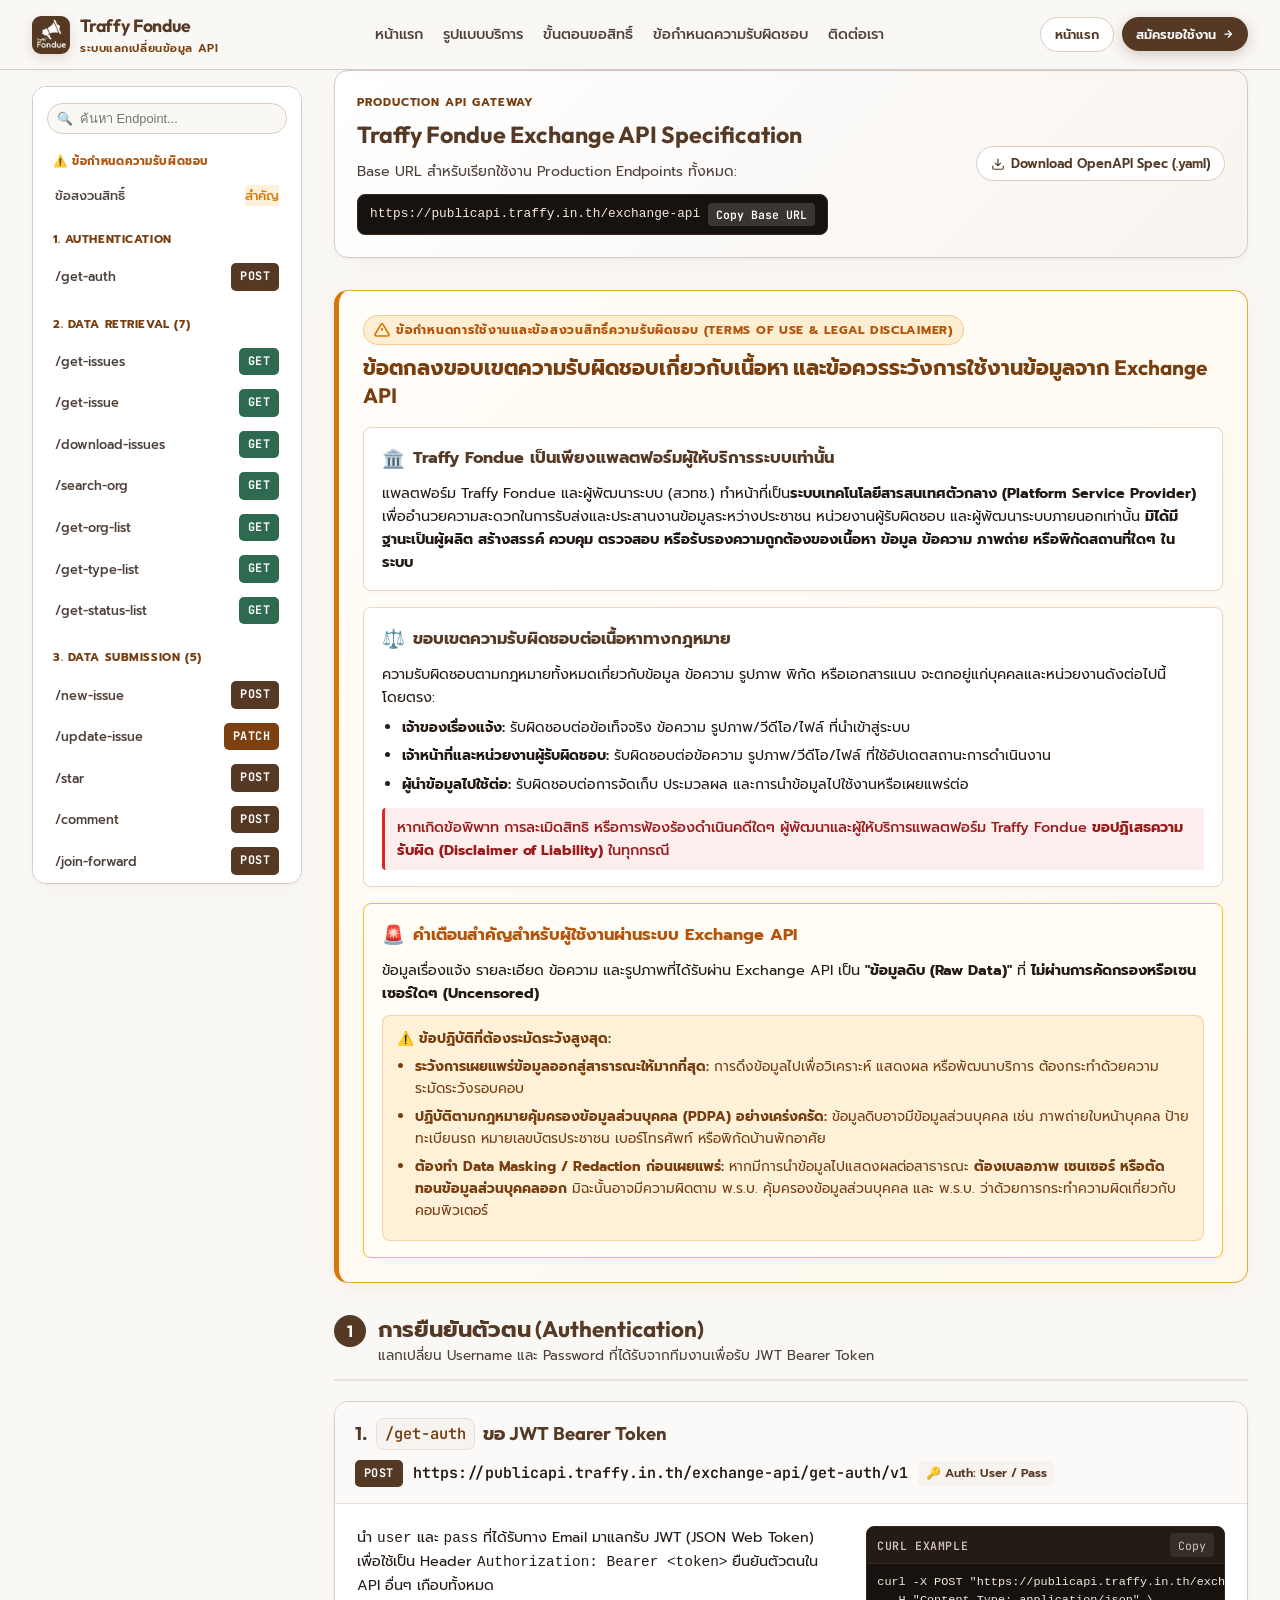
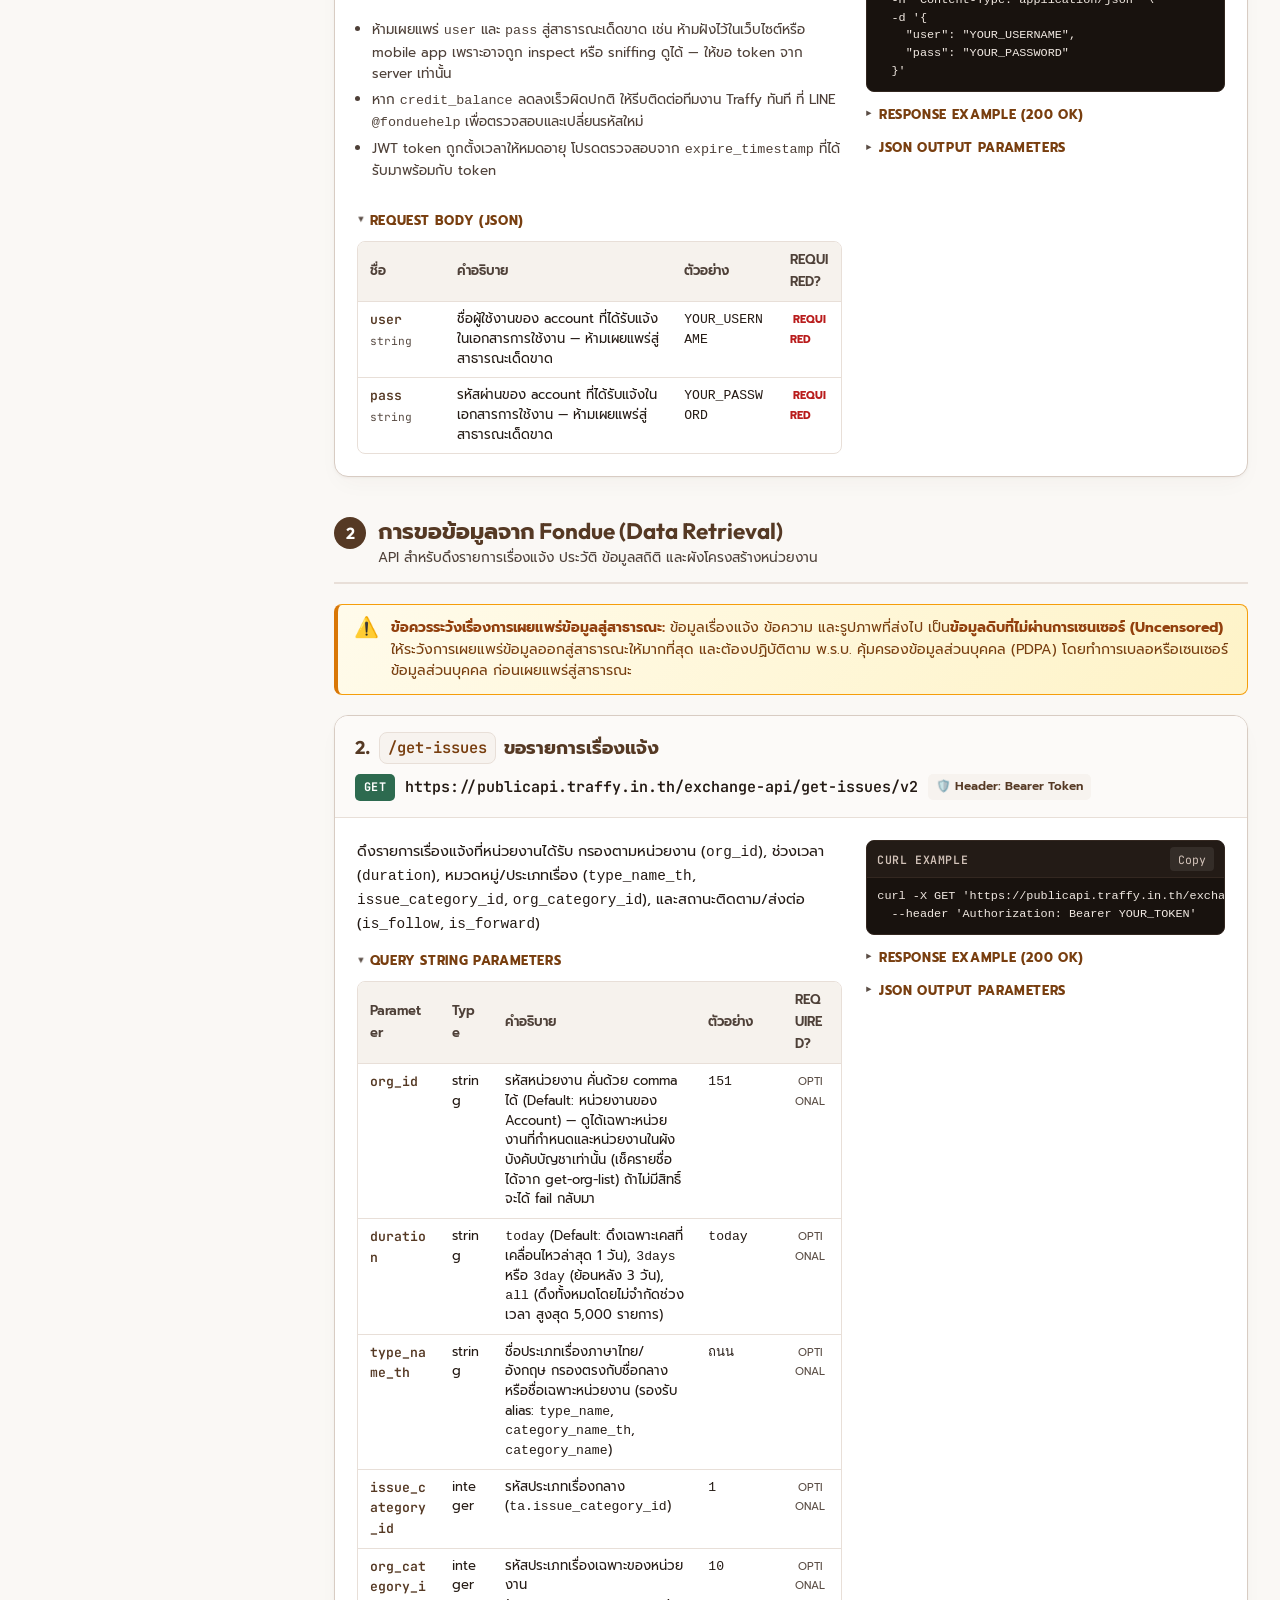
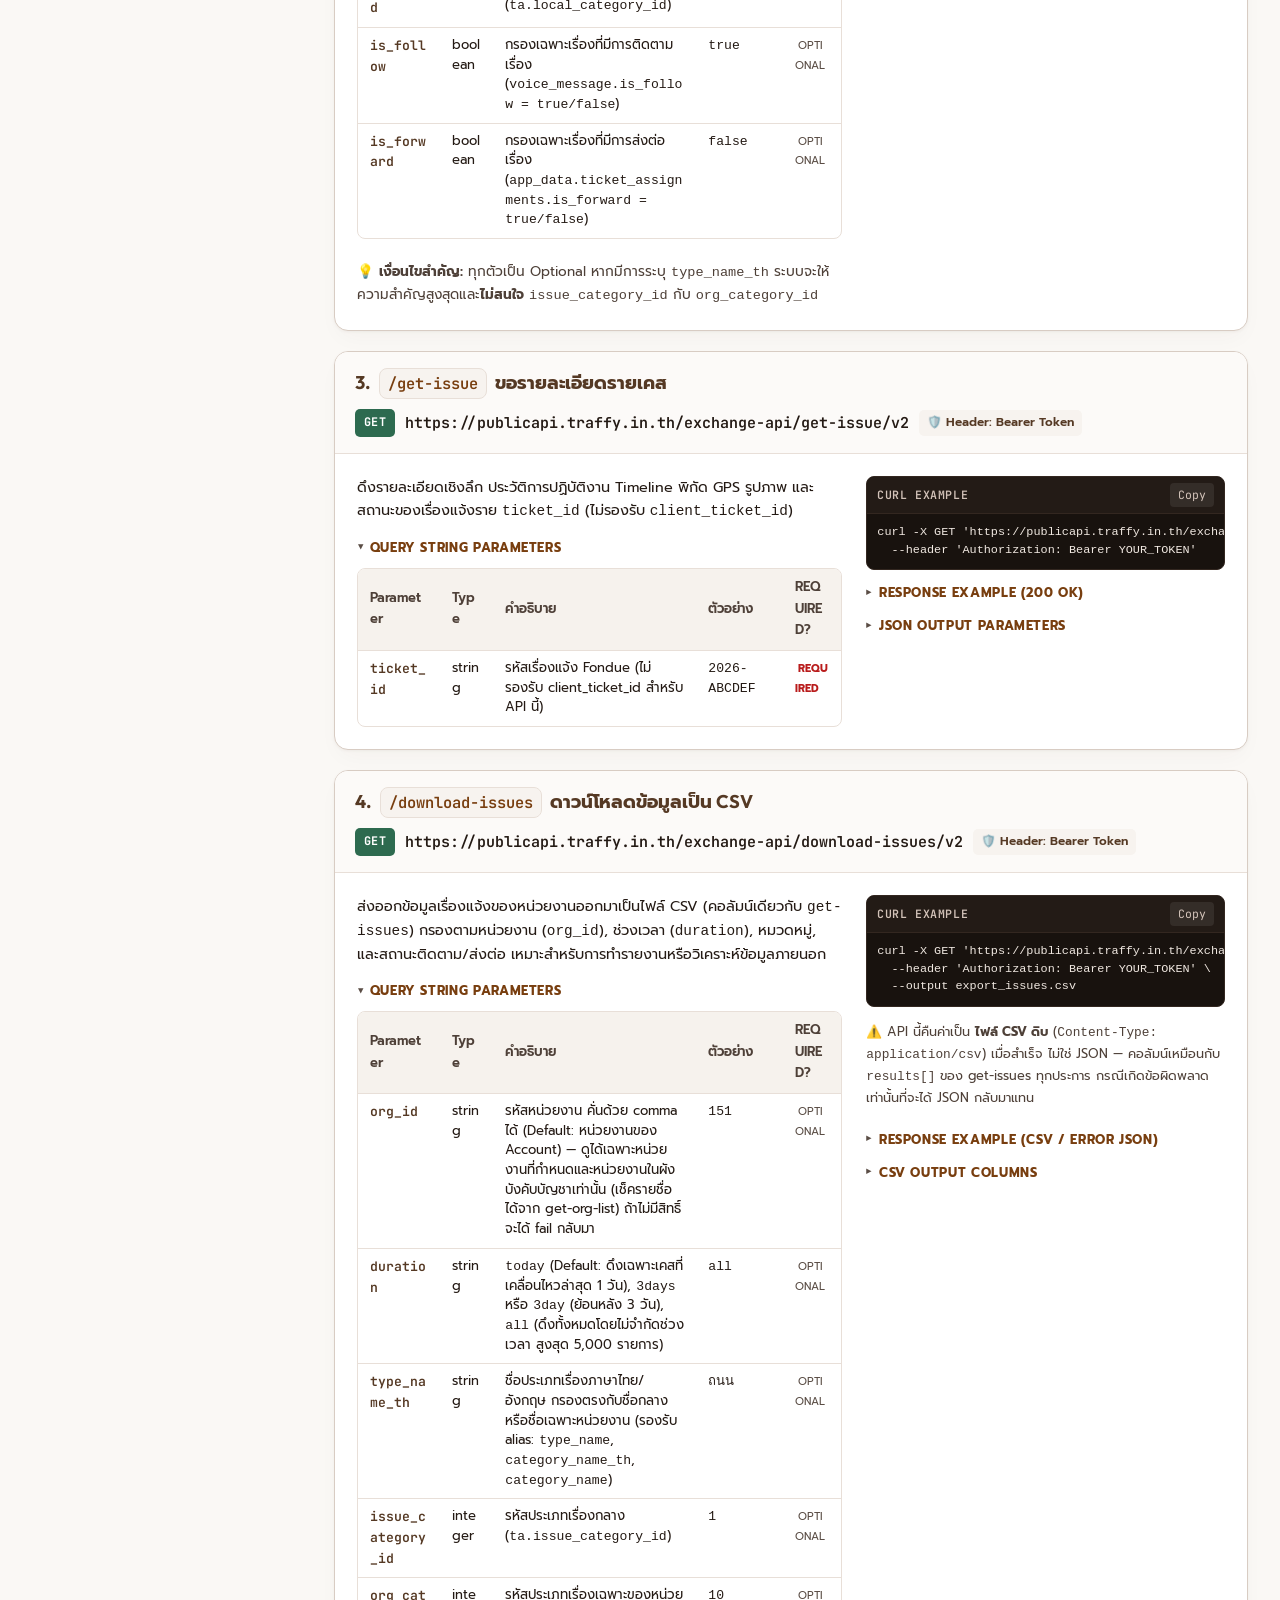
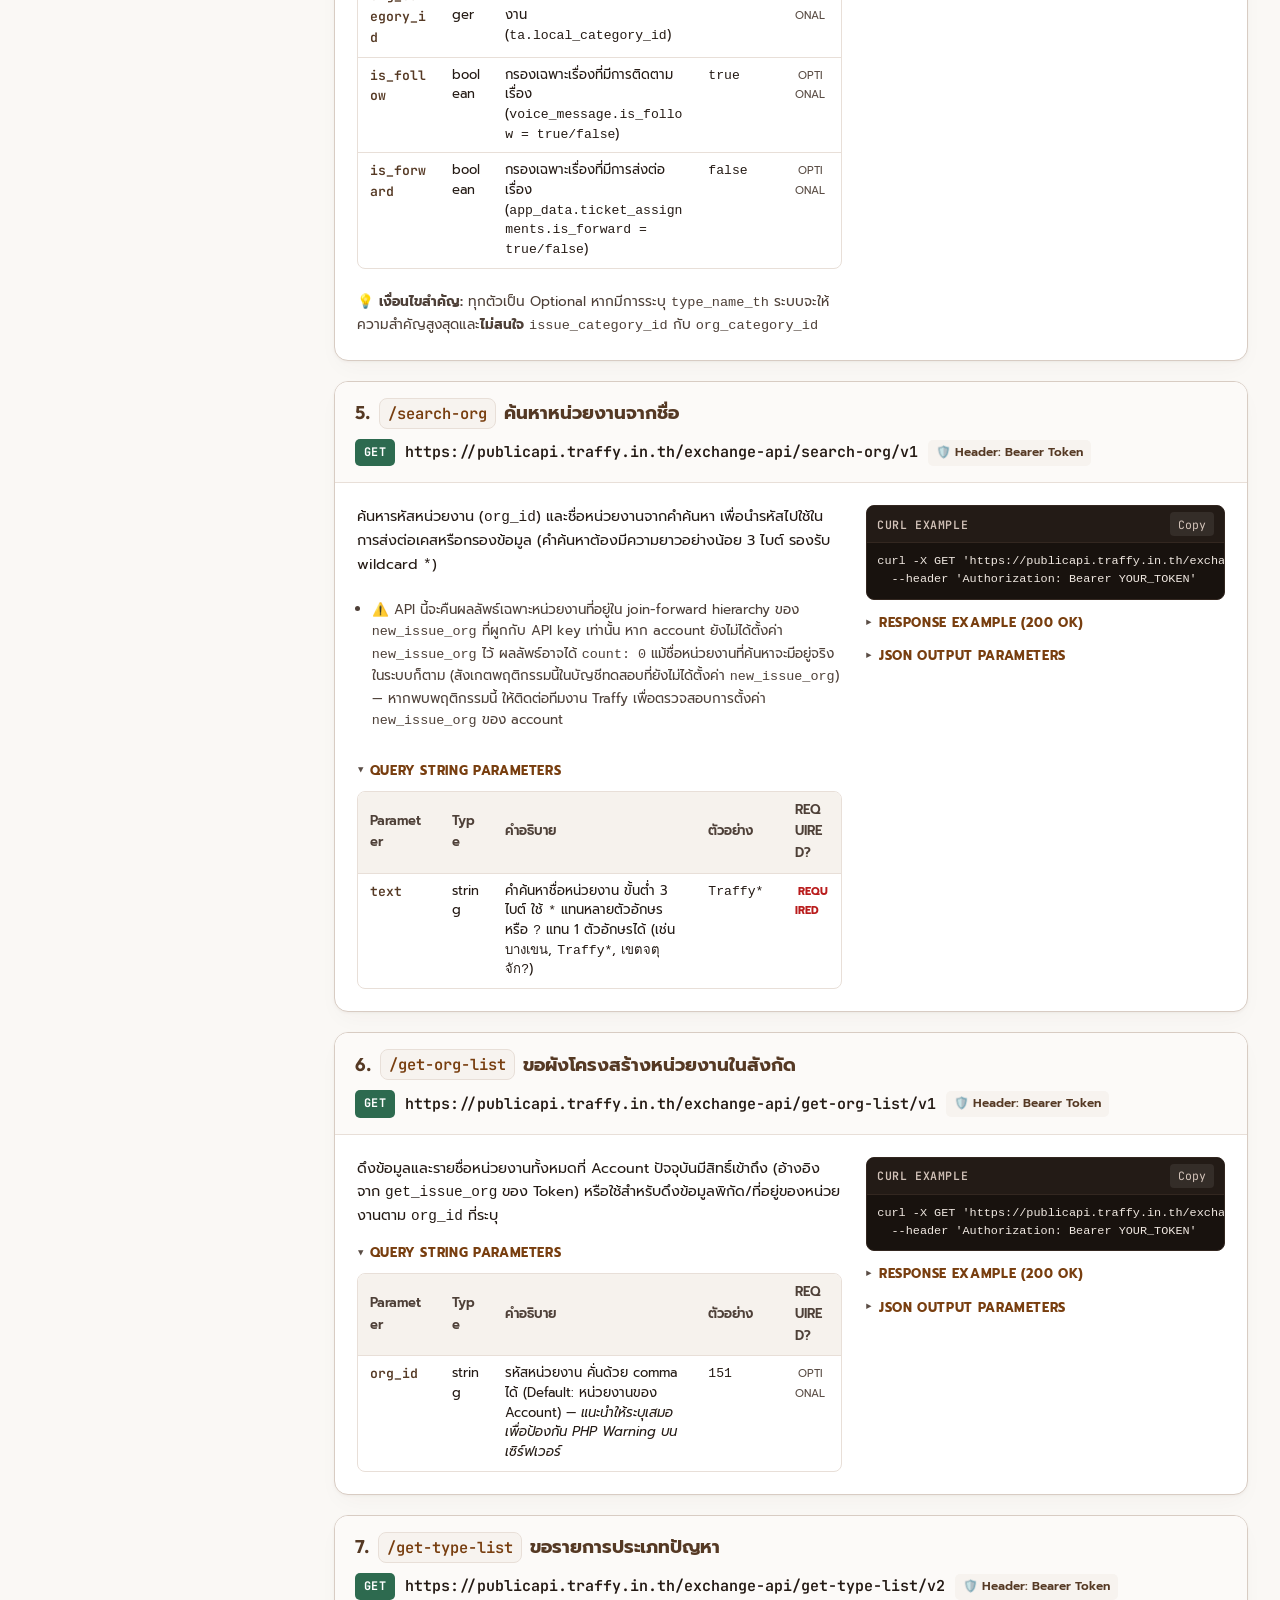
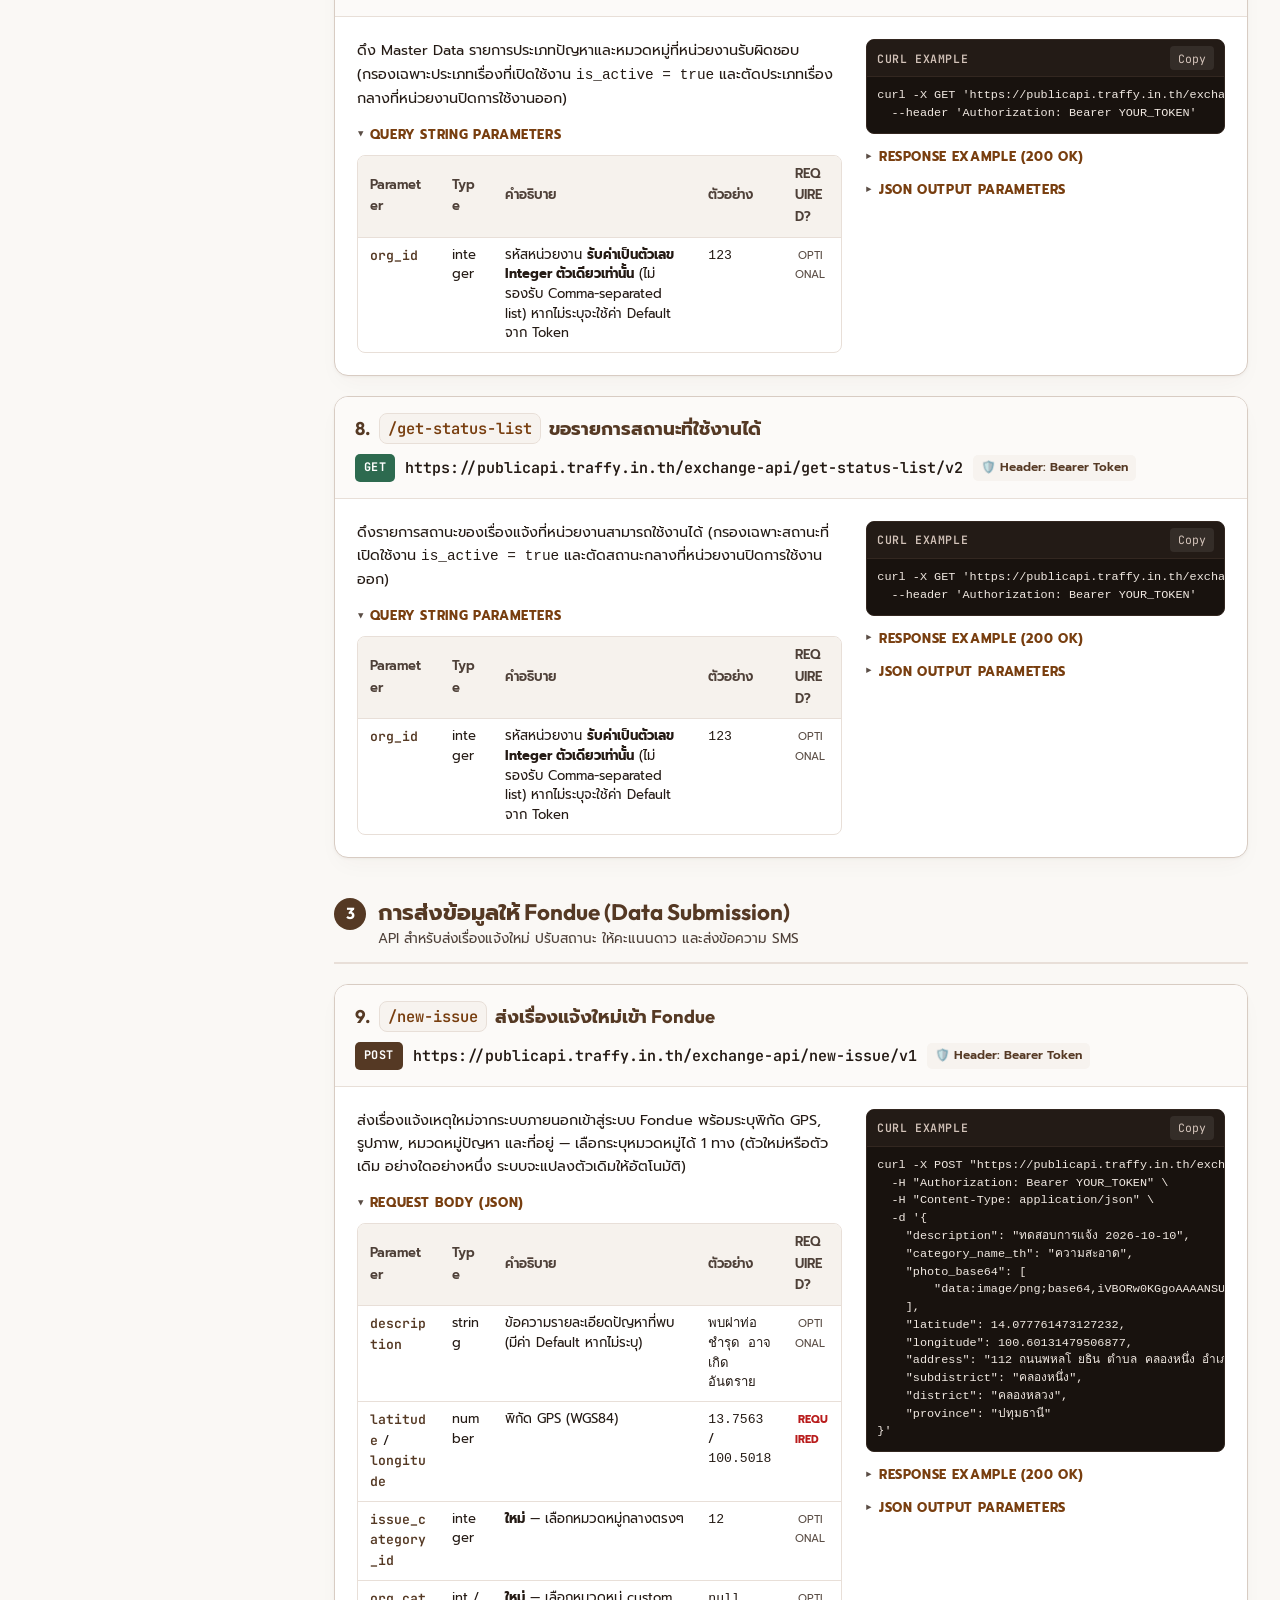
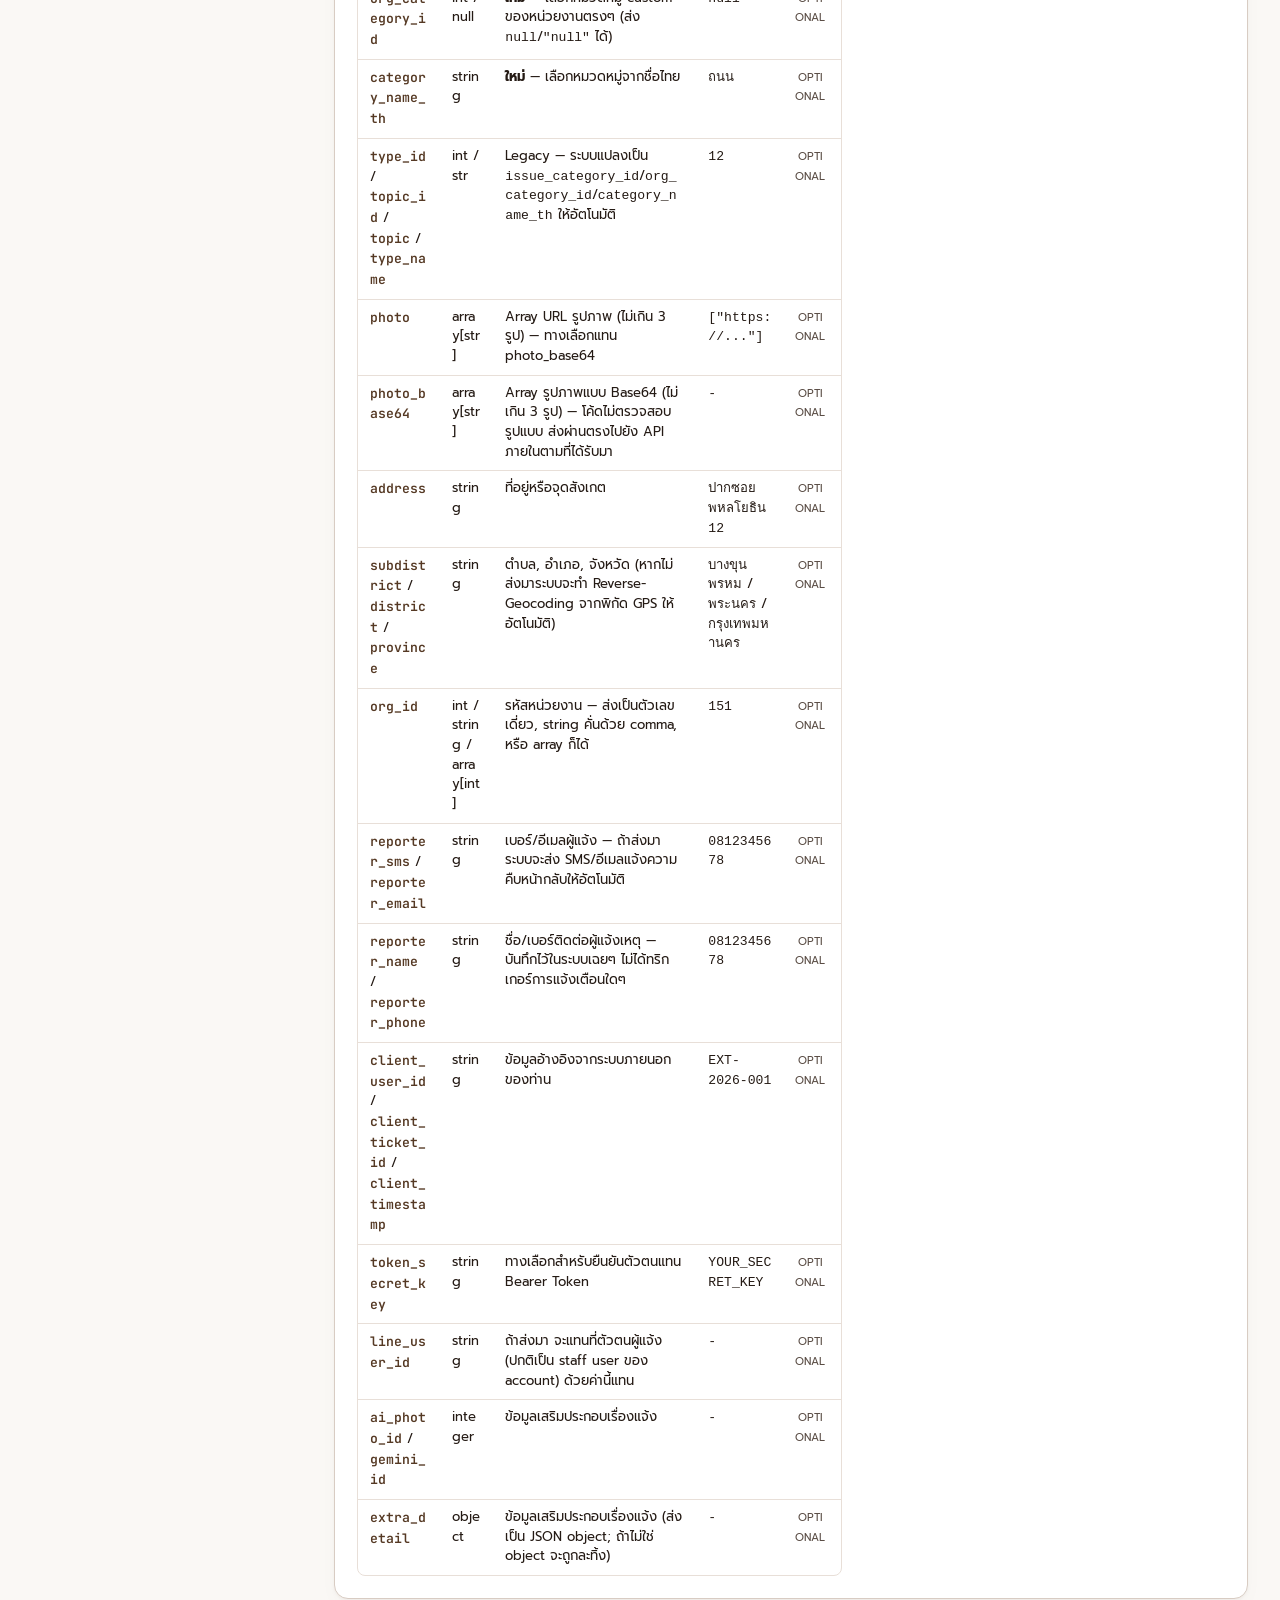
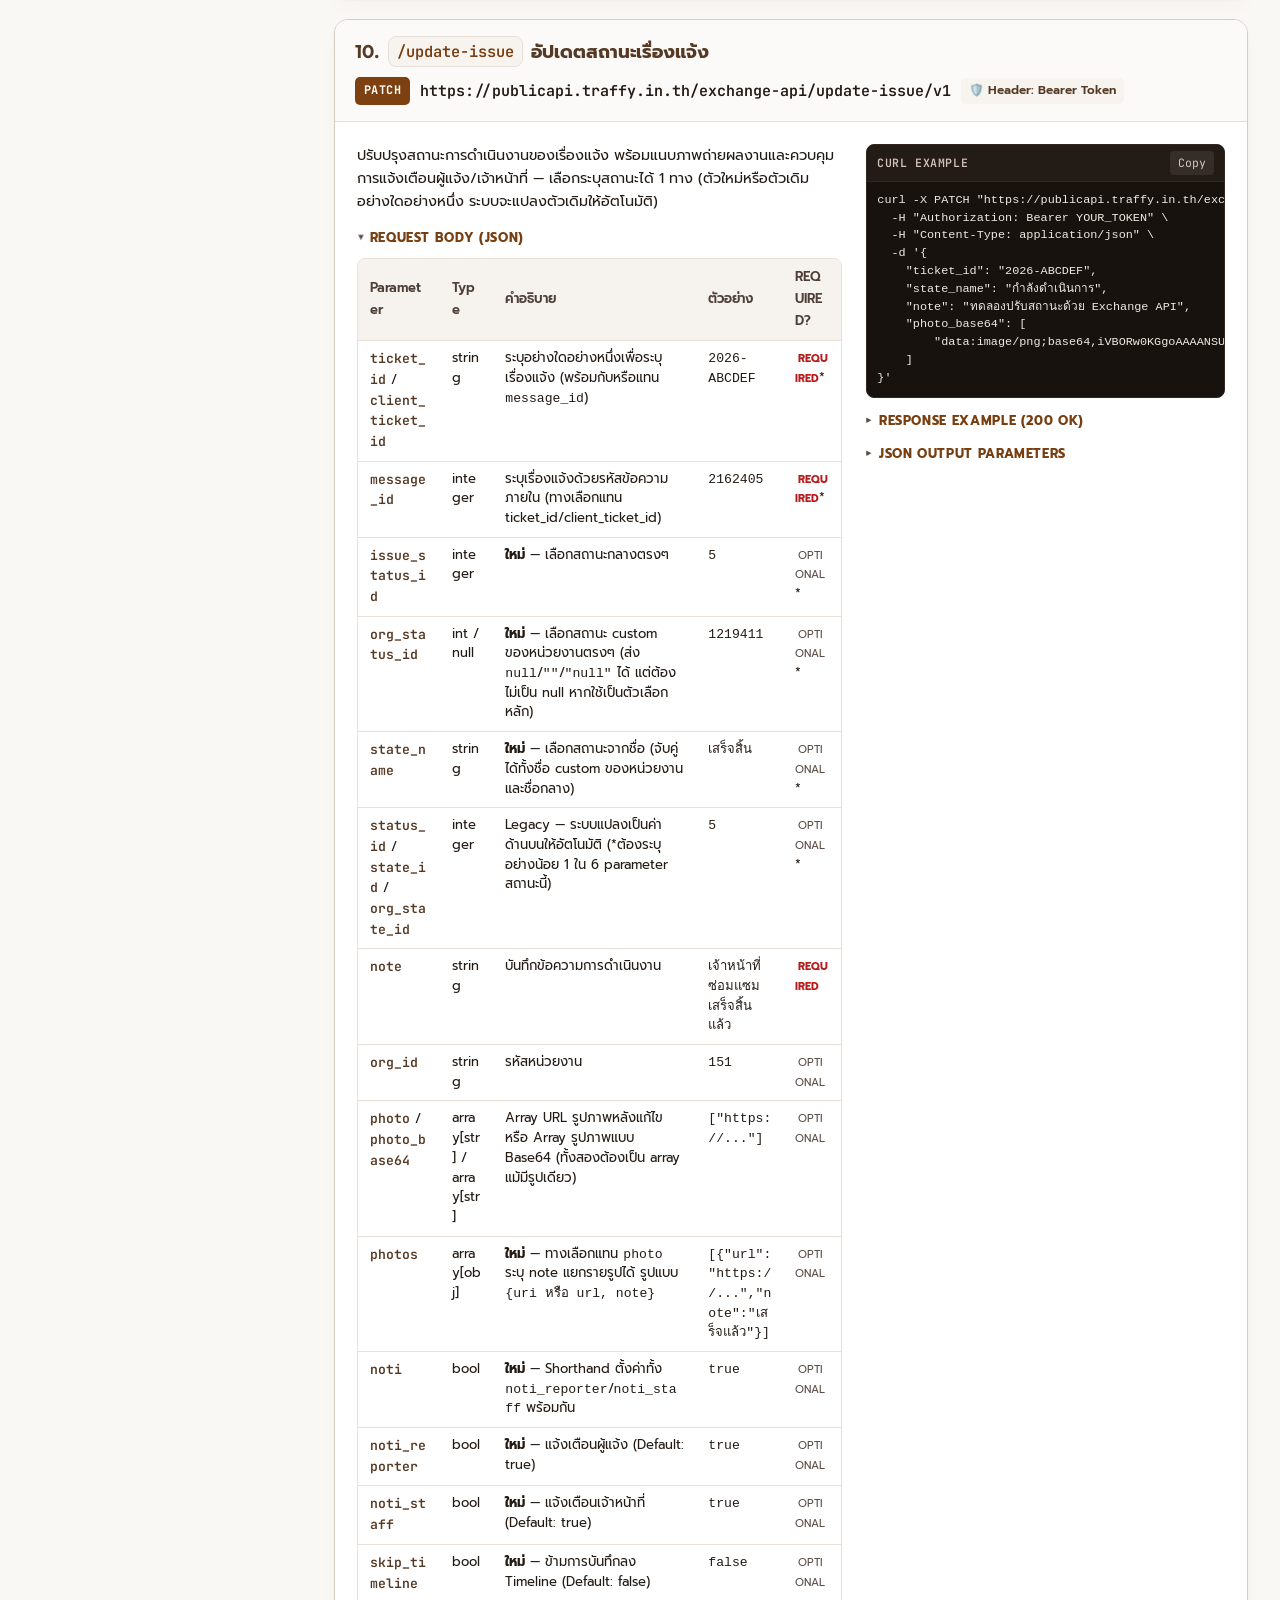
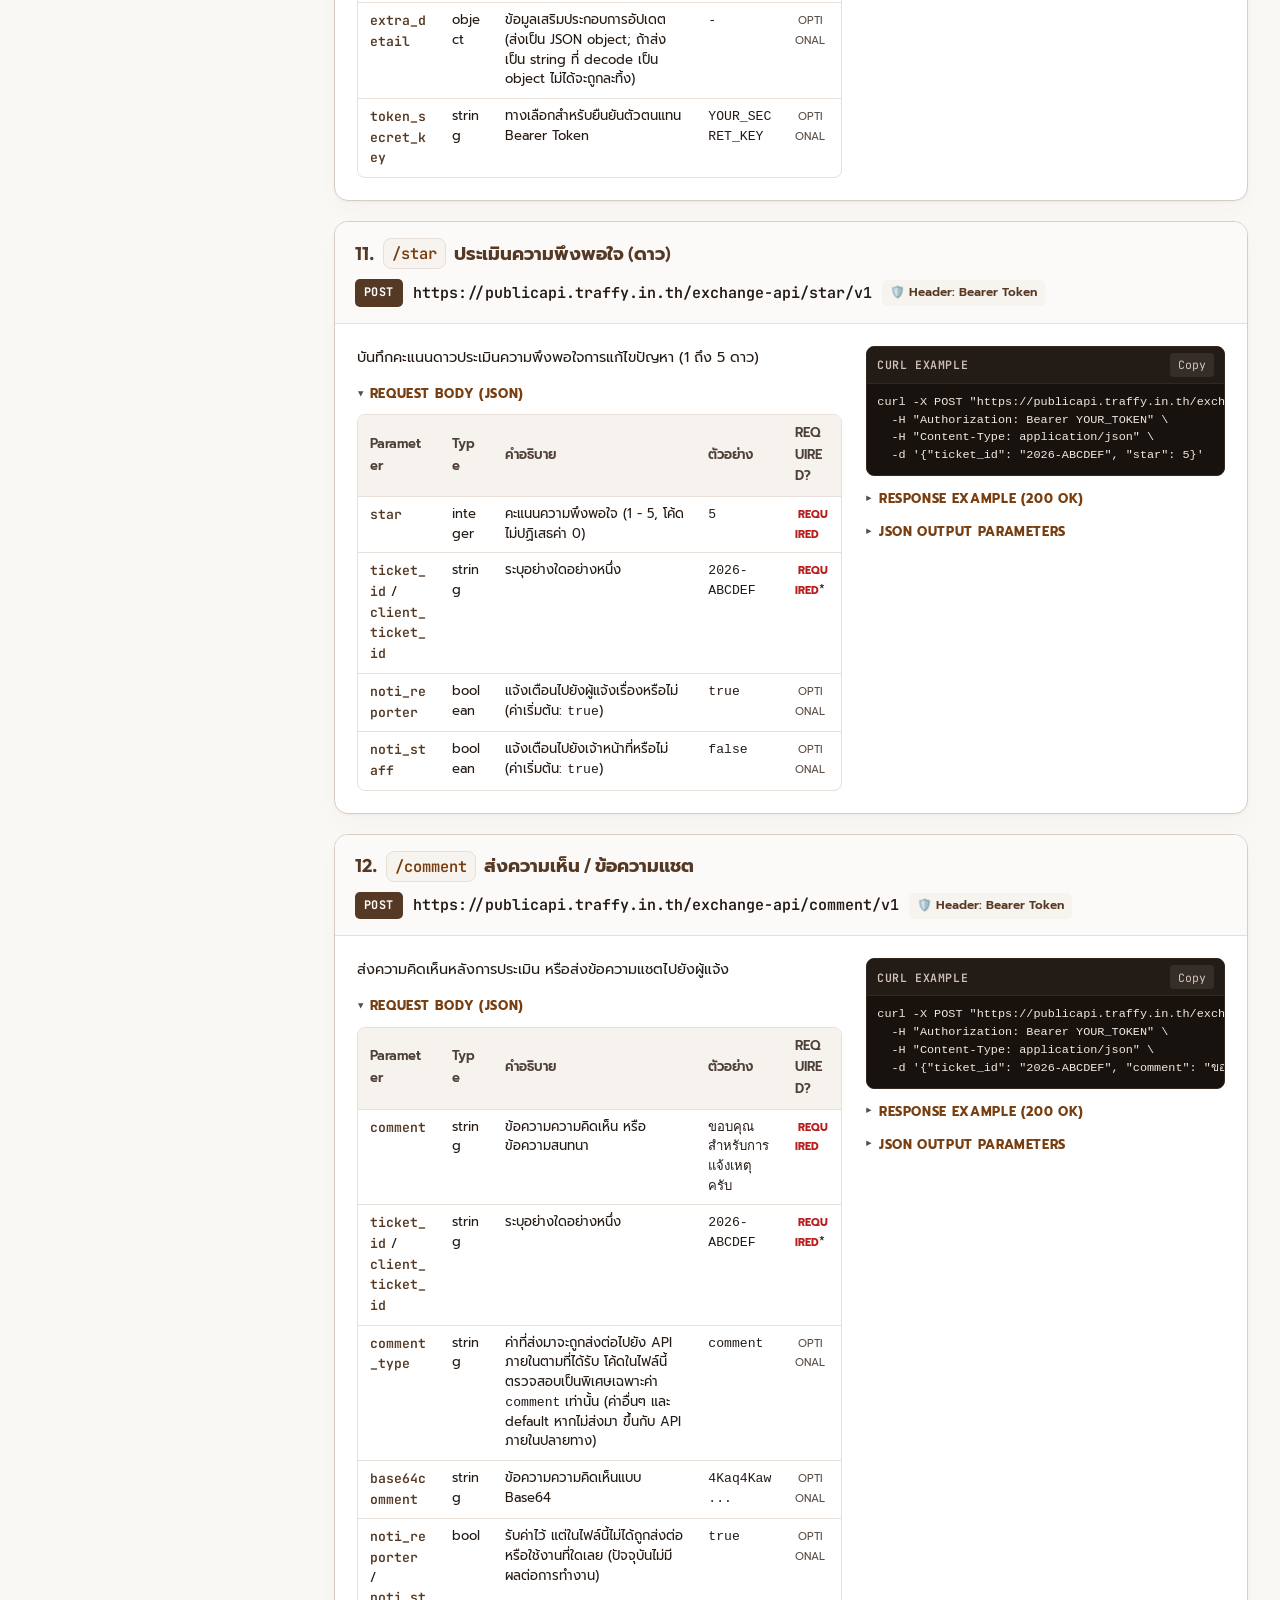
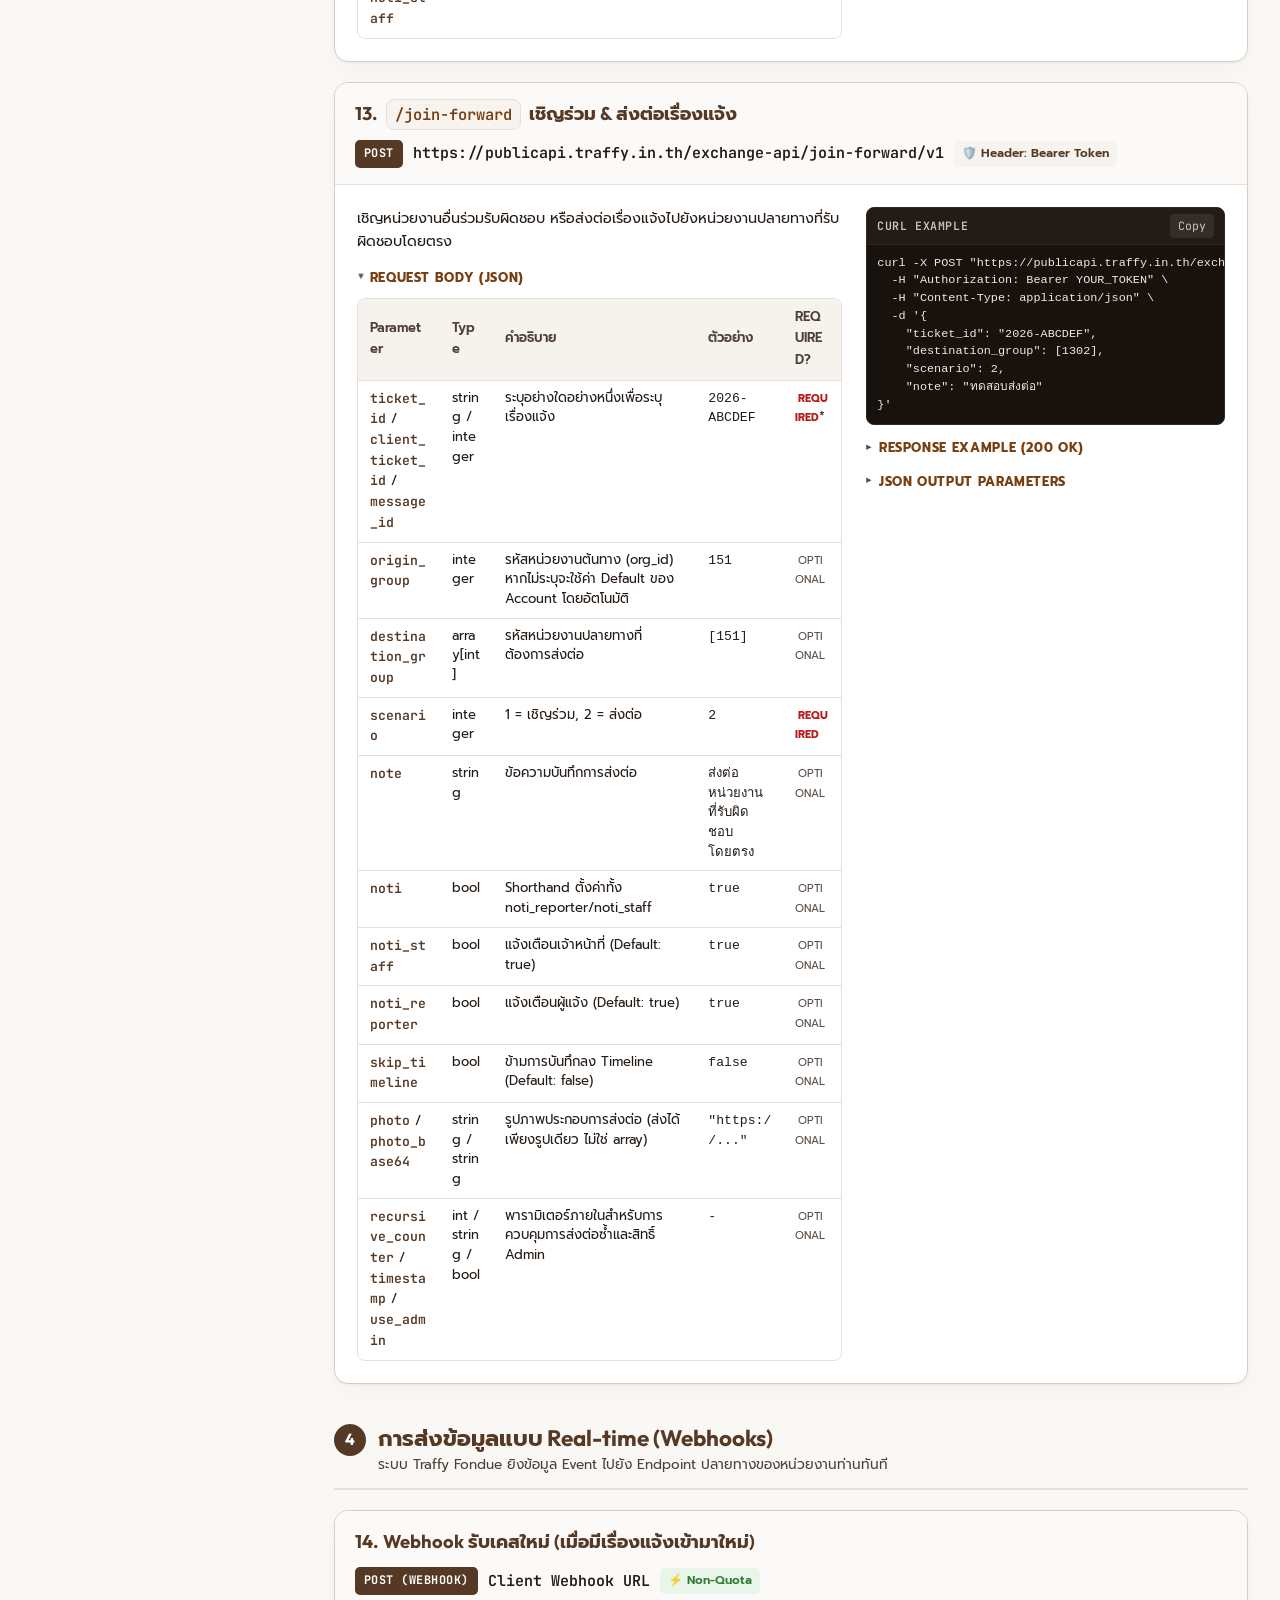
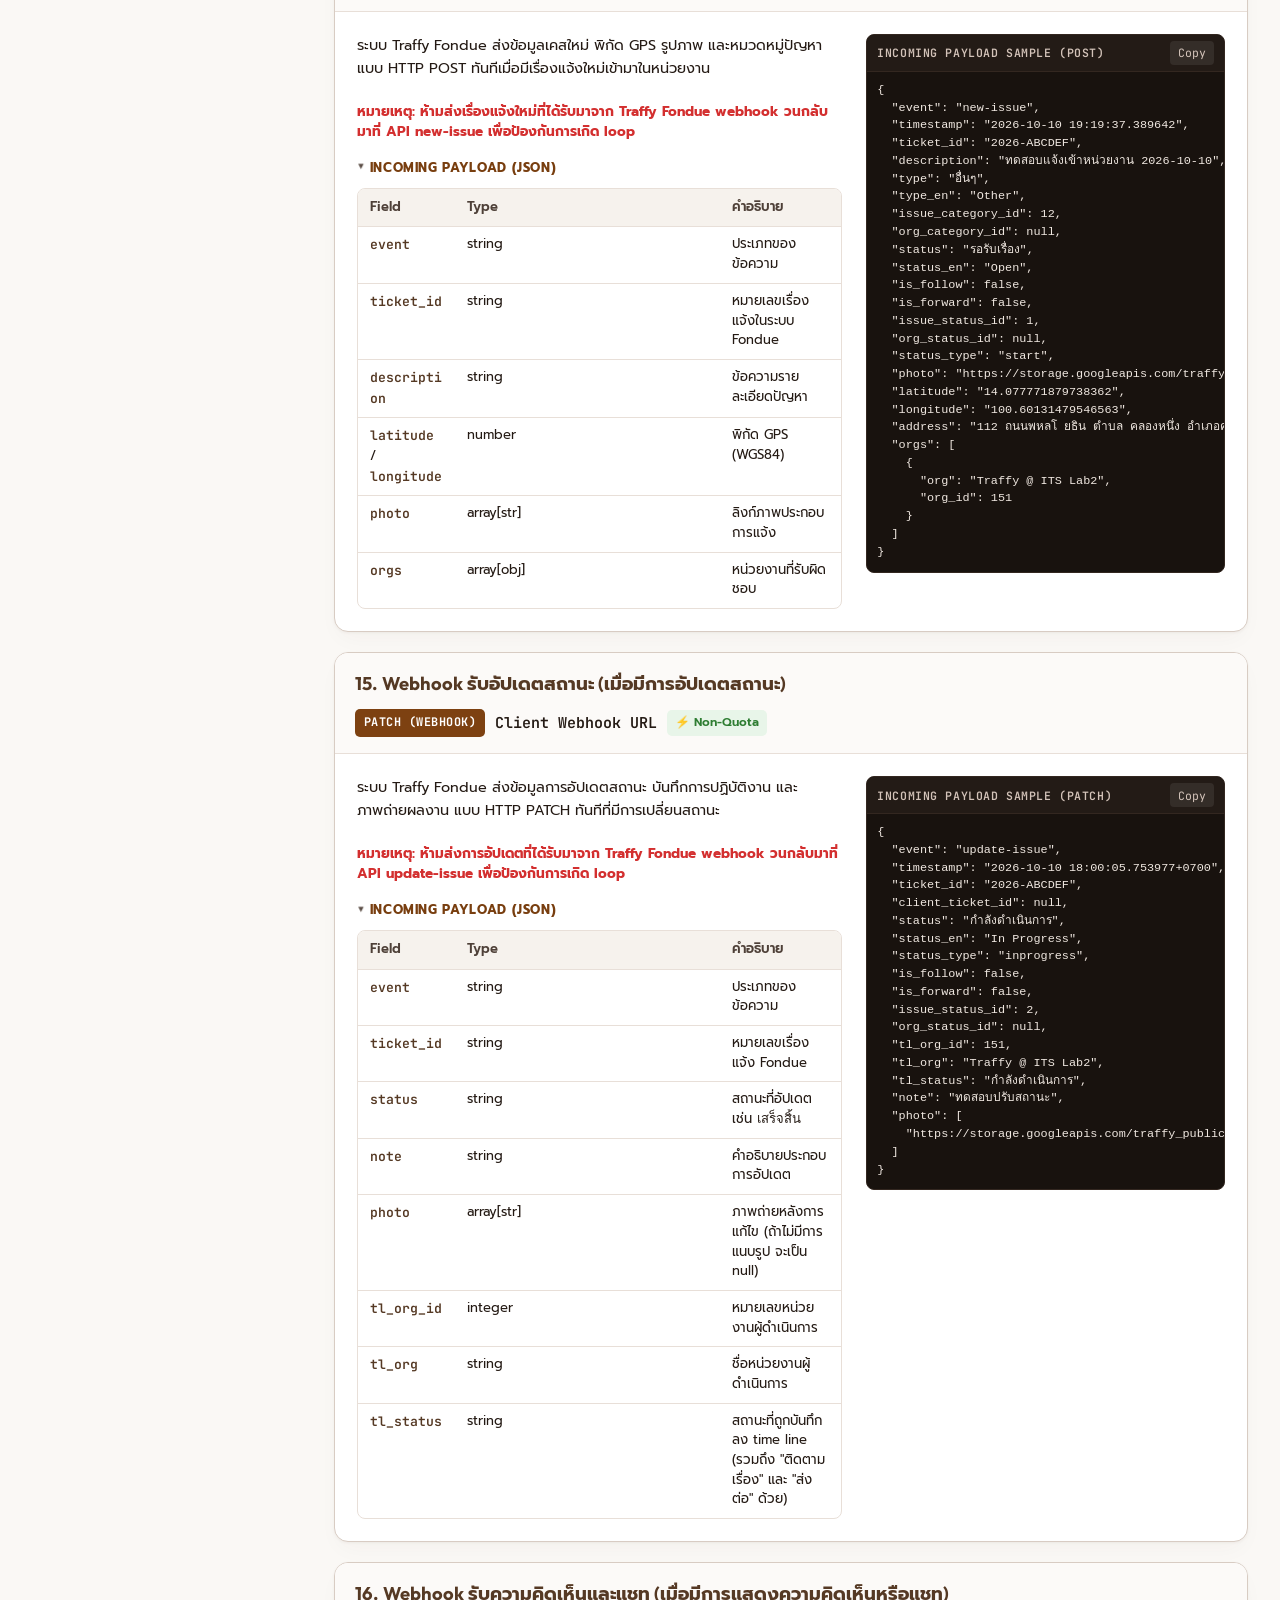
==== docs.html @ c978ef25 "docs: update API card headers to two-row layout and record ADR-009" ====
<!DOCTYPE html>
<html lang="th">

<head>
  <meta charset="UTF-8">
  <meta name="viewport" content="width=device-width, initial-scale=1.0">
  <title>Traffy Fondue Exchange API - Developer Reference Documentation</title>
  <meta name="description" content="คู่มืออ้างอิงทางเทคนิคและสเปก API ฉบับสมบูรณ์สำหรับ Traffy Fondue Exchange API">
  <link rel="icon" type="image/webp" href="assets/logo.webp">
  <link rel="stylesheet" href="css/style.css">
</head>

<body class="docs-page">
  <a href="#main-docs" class="skip-link">ข้ามไปยังเนื้อหาหลัก (Skip to Content)</a>

  <!-- SITE HEADER (Consistent with index.html) -->
  <!-- UNIFIED FIXED HEADER -->
  <header class="site-header">
    <div class="container nav-wrap">
      <a href="index.html" class="brand-logo" aria-label="Traffy Fondue Exchange API หน้าแรก">
        <img src="assets/logo.webp" alt="Traffy Fondue Logo">
        <div class="brand-text">
          <span class="brand-title">Traffy Fondue</span>
          <span class="brand-badge">ระบบแลกเปลี่ยนข้อมูล API</span>
        </div>
      </a>
      <ul class="nav-links">
        <li><a href="index.html" class="nav-link">หน้าแรก</a></li>
        <li><a href="index.html#modes" class="nav-link">รูปแบบบริการ</a></li>
        <li><a href="index.html#onboarding" class="nav-link">ขั้นตอนขอสิทธิ์</a></li>
        <li><a href="#sec-disclaimer" class="nav-link">ข้อกำหนดความรับผิดชอบ</a></li>
        <li><a href="index.html#support" class="nav-link">ติดต่อเรา</a></li>
      </ul>
      <div class="header-actions">
        <a href="index.html" class="btn btn-secondary btn-sm" aria-label="กลับสู่หน้าแรก">
          <span>หน้าแรก</span>
        </a>
        <a href="https://forms.gle/bvFEhjPHSmU1x7wP7" target="_blank" rel="noopener" class="btn btn-primary btn-sm"
          aria-label="สมัครขอใช้งาน API (เปิดในหน้าต่างใหม่)">
          <span>สมัครขอใช้งาน</span>
          <svg aria-hidden="true" focusable="false" width="12" height="12" viewBox="0 0 24 24" fill="none"
            stroke="currentColor" stroke-width="2.5">
            <path d="M5 12h14M12 5l7 7-7 7" />
          </svg>
        </a>
      </div>
    </div>
  </header>

  <!-- MOBILE QUICK JUMP BAR -->
  <div class="mobile-doc-nav" aria-label="เลือกหัวข้อ API สำหรับมือถือ">
    <div class="container">
      <select id="mobileEndpointSelect" class="mobile-endpoint-select" aria-label="เลือกข้ามไปยัง Endpoint">
        <option value="">⚡ ข้ามไปยัง Endpoint...</option>
        <optgroup label="⚠️ ข้อกำหนดและข้อสงวนสิทธิ์">
          <option value="#sec-disclaimer">⚠️ ข้อกำหนดความรับผิดชอบ & ข้อควรระวังเกี่ยวกับข้อมูล</option>
        </optgroup>
        <optgroup label="1. Authentication">
          <option value="#sec-auth">📌 1. Authentication (การยืนยันตัวตน)</option>
          <option value="#get-auth">get-auth - ขอรับ Token</option>
        </optgroup>
        <optgroup label="2. Data Retrieval (ดึงข้อมูล)">
          <option value="#sec-query">📌 2. Data Retrieval (การขอข้อมูลจาก Fondue)</option>
          <option value="#get-issues">get-issues - ขอรายการเรื่องแจ้ง</option>
          <option value="#get-issue">get-issue - ขอรายละเอียดรายเคส</option>
          <option value="#download-issues">download-issues - ดาวน์โหลดรายการเรื่องแจ้งเป็น CSV</option>
          <option value="#search-org">search-org - ค้นหาหน่วยงาน</option>
          <option value="#get-org-list">get-org-list - ขอรายชื่อหน่วยงานในผังโครงสร้างองค์กร</option>
          <option value="#get-type-list">get-type-list - ขอรายการประเภทปัญหา</option>
          <option value="#get-status-list">get-status-list - ขอรายการสถานะ</option>
        </optgroup>
        <optgroup label="3. Data Submission (ส่งข้อมูล)">
          <option value="#sec-action">📌 3. Data Submission (การส่งข้อมูลให้ Fondue)</option>
          <option value="#new-issue">new-issue - ส่งเรื่องแจ้งใหม่</option>
          <option value="#update-issue">update-issue - อัปเดตสถานะ</option>
          <option value="#star">star - ให้คะแนนความพึงพอใจ</option>
          <option value="#comment">comment - ส่งความเห็น/แชท</option>
          <option value="#join-forward">join-forward - เชิญร่วม/ส่งต่อ</option>
        </optgroup>
        <optgroup label="4. Real-time Webhooks">
          <option value="#sec-webhook">📌 4. Real-time Webhooks (Fondue ส่งข้อมูลออกไปแบบ real-time)</option>
          <option value="#webhook-new-issue">POST Webhook - เมื่อมีเคสเข้ามาใหม่</option>
          <option value="#webhook-status-update">PATCH Webhook - เมื่อเคสมีการอัปเดตสถานะ</option>
          <option value="#webhook-chat">POST Webhook - เมื่อมีการแสดงความคิดเห็นหรือแชท</option>
        </optgroup>
        <optgroup label="5. Troubleshooting">
          <option value="#sec-error">📌 5. Troubleshooting (รหัสข้อผิดพลาด)</option>
          <option value="#error-codes">Error Codes & วิธีแก้ไข</option>
        </optgroup>
        <optgroup label="6. Change Log">
          <option value="#sec-changelog">📌 6. Change Log (ประวัติการเปลี่ยนแปลง)</option>
          <option value="#changelog">2026-09-26 - v2 Release</option>
        </optgroup>
      </select>
    </div>
  </div>

  <!-- MAIN DOCS LAYOUT -->
  <div class="container docs-wrapper">
    <div class="docs-layout">

      <!-- STICKY SIDEBAR -->
      <aside class="docs-sidebar" aria-label="เมนูนำทางเอกสาร API">
        <div class="sidebar-search-wrap">
          <label for="docSearch" class="sr-only">ค้นหา Endpoint หรือคีย์เวิร์ด</label>
          <span class="search-icon" aria-hidden="true">🔍</span>
          <input type="search" id="docSearch" class="search-input doc-search-input" placeholder="ค้นหา Endpoint..."
            aria-label="ค้นหา Endpoint">
        </div>

        <nav class="docs-sidebar-nav">
          <!-- Terms & Disclaimer -->
          <div class="sidebar-group">
            <a href="#sec-disclaimer" class="sidebar-group-title" style="color: #b45309;">⚠️ ข้อกำหนดความรับผิดชอบ</a>
            <ul class="sidebar-links">
              <li>
                <a href="#sec-disclaimer" class="sidebar-link">
                  <span class="link-name">ข้อสงวนสิทธิ์</span>
                  <span class="sidebar-badge"
                    style="background: rgba(245, 158, 11, 0.15); color: #d97706; border-color: rgba(245, 158, 11, 0.3);">สำคัญ</span>
                </a>
              </li>
            </ul>
          </div>

          <!-- Group 1 -->
          <div class="sidebar-group">
            <a href="#sec-auth" class="sidebar-group-title">1. Authentication</a>
            <ul class="sidebar-links">
              <li>
                <a href="#get-auth" class="sidebar-link">
                  <span class="link-name">/get-auth</span>
                  <span class="method-badge method-post badge-mini">POST</span>
                </a>
              </li>
            </ul>
          </div>

          <!-- Group 2 -->
          <div class="sidebar-group">
            <a href="#sec-query" class="sidebar-group-title">2. Data Retrieval (7)</a>
            <ul class="sidebar-links">
              <li><a href="#get-issues" class="sidebar-link"><span class="link-name">/get-issues</span><span
                    class="method-badge method-get badge-mini">GET</span></a></li>
              <li><a href="#get-issue" class="sidebar-link"><span class="link-name">/get-issue</span><span
                    class="method-badge method-get badge-mini">GET</span></a></li>
              <li><a href="#download-issues" class="sidebar-link"><span class="link-name">/download-issues</span><span
                    class="method-badge method-get badge-mini">GET</span></a></li>
              <li><a href="#search-org" class="sidebar-link"><span class="link-name">/search-org</span><span
                    class="method-badge method-get badge-mini">GET</span></a></li>
              <li><a href="#get-org-list" class="sidebar-link"><span class="link-name">/get-org-list</span><span
                    class="method-badge method-get badge-mini">GET</span></a></li>
              <li><a href="#get-type-list" class="sidebar-link"><span class="link-name">/get-type-list</span><span
                    class="method-badge method-get badge-mini">GET</span></a></li>
              <li><a href="#get-status-list" class="sidebar-link"><span class="link-name">/get-status-list</span><span
                    class="method-badge method-get badge-mini">GET</span></a></li>
            </ul>
          </div>

          <!-- Group 3 -->
          <div class="sidebar-group">
            <a href="#sec-action" class="sidebar-group-title">3. Data Submission (5)</a>
            <ul class="sidebar-links">
              <li><a href="#new-issue" class="sidebar-link"><span class="link-name">/new-issue</span><span
                    class="method-badge method-post badge-mini">POST</span></a></li>
              <li><a href="#update-issue" class="sidebar-link"><span class="link-name">/update-issue</span><span
                    class="method-badge method-patch badge-mini">PATCH</span></a></li>
              <li><a href="#star" class="sidebar-link"><span class="link-name">/star</span><span
                    class="method-badge method-post badge-mini">POST</span></a></li>
              <li><a href="#comment" class="sidebar-link"><span class="link-name">/comment</span><span
                    class="method-badge method-post badge-mini">POST</span></a></li>
              <li><a href="#join-forward" class="sidebar-link"><span class="link-name">/join-forward</span><span
                    class="method-badge method-post badge-mini">POST</span></a></li>
            </ul>
          </div>

          <!-- Group 4 -->
          <div class="sidebar-group">
            <a href="#sec-webhook" class="sidebar-group-title">4. Webhooks (3)</a>
            <ul class="sidebar-links">
              <li><a href="#webhook-new-issue" class="sidebar-link"><span class="link-name">รับเคสใหม่</span><span
                    class="method-badge method-post badge-mini">POST</span></a></li>
              <li><a href="#webhook-status-update" class="sidebar-link"><span
                    class="link-name">รับอัปเดตสถานะ</span><span
                    class="method-badge method-patch badge-mini">PATCH</span></a></li>
              <li><a href="#webhook-chat" class="sidebar-link"><span class="link-name">แชทและความคิดเห็น</span><span
                    class="method-badge method-post badge-mini">POST</span></a></li>
            </ul>
          </div>

          <!-- Group 5 -->
          <div class="sidebar-group">
            <a href="#sec-error" class="sidebar-group-title">5. Troubleshooting</a>
            <ul class="sidebar-links">
              <li><a href="#error-codes" class="sidebar-link"><span class="link-name">Error Codes</span><span
                    class="sidebar-badge">INFO</span></a></li>
            </ul>
          </div>

          <!-- Group 6 -->
          <div class="sidebar-group">
            <a href="#sec-changelog" class="sidebar-group-title">6. Change Log</a>
            <ul class="sidebar-links">
              <li><a href="#changelog" class="sidebar-link"><span class="link-name">2026-09-26</span><span
                    class="sidebar-badge"
                    style="background: rgba(34, 197, 94, 0.15); color: #22c55e; border-color: rgba(34, 197, 94, 0.3);">v2</span></a>
              </li>
            </ul>
          </div>
        </nav>
      </aside>

      <!-- MAIN CONTENT COLUMN -->
      <main class="docs-content" id="main-docs">

        <!-- DOCS HERO CALLOUT -->
        <div class="docs-hero-callout">
          <div class="callout-content">
            <span class="callout-tag">Production API Gateway</span>
            <h1 class="callout-title">Traffy Fondue Exchange API Specification</h1>
            <p class="callout-desc">Base URL สำหรับเรียกใช้งาน Production Endpoints ทั้งหมด:</p>
            <div class="base-url-box">
              <code>https://publicapi.traffy.in.th/exchange-api</code>
              <button class="btn-copy-inline"
                onclick="copyText('https://publicapi.traffy.in.th/exchange-api', this)">Copy Base URL</button>
            </div>
          </div>
          <div class="callout-actions">
            <a href="openapi.yaml" download class="btn btn-secondary btn-sm">
              <svg aria-hidden="true" focusable="false" width="14" height="14" viewBox="0 0 24 24" fill="none"
                stroke="currentColor" stroke-width="2">
                <path d="M21 15v4a2 2 0 0 1-2 2H5a2 2 0 0 1-2-2v-4M7 10l5 5 5-5M12 15V3" />
              </svg>
              <span>Download OpenAPI Spec (.yaml)</span>
            </a>
          </div>
        </div>

        <!-- DISCLAIMER & TERMS OF DATA USE BANNER -->
        <section class="docs-disclaimer-banner" id="sec-disclaimer"
          aria-label="ข้อกำหนดความรับผิดชอบเกี่ยวกับเนื้อหาและข้อควรระวังเกี่ยวกับข้อมูล">
          <div class="disclaimer-header">
            <div class="disclaimer-badge">
              <svg aria-hidden="true" focusable="false" width="16" height="16" viewBox="0 0 24 24" fill="none"
                stroke="currentColor" stroke-width="2.5">
                <path d="M10.29 3.86L1.82 18a2 2 0 0 0 1.71 3h16.94a2 2 0 0 0 1.71-3L13.71 3.86a2 2 0 0 0-3.42 0z" />
                <line x1="12" y1="9" x2="12" y2="13" />
                <line x1="12" y1="17" x2="12.01" y2="17" />
              </svg>
              <span>ข้อกำหนดการใช้งานและข้อสงวนสิทธิ์ความรับผิดชอบ (Terms of Use & Legal Disclaimer)</span>
            </div>
            <h2 class="disclaimer-title">ข้อตกลงขอบเขตความรับผิดชอบเกี่ยวกับเนื้อหา และข้อควรระวังการใช้งานข้อมูลจาก
              Exchange API</h2>
          </div>

          <div class="disclaimer-grid">
            <!-- Box 1: Platform Service Provider Only -->
            <div class="disclaimer-card">
              <div class="disclaimer-card-header">
                <span class="disclaimer-icon">🏛️</span>
                <h3>Traffy Fondue เป็นเพียงแพลตฟอร์มผู้ให้บริการระบบเท่านั้น</h3>
              </div>
              <p>
                แพลตฟอร์ม Traffy Fondue และผู้พัฒนาระบบ (สวทช.) ทำหน้าที่เป็น<strong>ระบบเทคโนโลยีสารสนเทศตัวกลาง
                  (Platform Service Provider)</strong> เพื่ออำนวยความสะดวกในการรับส่งและประสานงานข้อมูลระหว่างประชาชน
                หน่วยงานผู้รับผิดชอบ และผู้พัฒนาระบบภายนอกเท่านั้น <strong>มิได้มีฐานะเป็นผู้ผลิต สร้างสรรค์ ควบคุม
                  ตรวจสอบ หรือรับรองความถูกต้องของเนื้อหา ข้อมูล ข้อความ ภาพถ่าย หรือพิกัดสถานที่ใดๆ ในระบบ</strong>
              </p>
            </div>

            <!-- Box 2: Content Liability & Legal Disclaimer -->
            <div class="disclaimer-card">
              <div class="disclaimer-card-header">
                <span class="disclaimer-icon">⚖️</span>
                <h3>ขอบเขตความรับผิดชอบต่อเนื้อหาทางกฎหมาย</h3>
              </div>
              <p>ความรับผิดชอบตามกฎหมายทั้งหมดเกี่ยวกับข้อมูล ข้อความ รูปภาพ พิกัด หรือเอกสารแนบ
                จะตกอยู่แก่บุคคลและหน่วยงานดังต่อไปนี้โดยตรง:</p>
              <ul class="disclaimer-list">
                <li><strong>เจ้าของเรื่องแจ้ง:</strong> รับผิดชอบต่อข้อเท็จจริง ข้อความ รูปภาพ/วีดีโอ/ไฟล์
                  ที่นำเข้าสู่ระบบ</li>
                <li><strong>เจ้าหน้าที่และหน่วยงานผู้รับผิดชอบ:</strong> รับผิดชอบต่อข้อความ รูปภาพ/วีดีโอ/ไฟล์
                  ที่ใช้อัปเดตสถานะการดำเนินงาน</li>
                <li><strong>ผู้นำข้อมูลไปใช้ต่อ:</strong> รับผิดชอบต่อการจัดเก็บ ประมวลผล
                  และการนำข้อมูลไปใช้งานหรือเผยแพร่ต่อ</li>
              </ul>
              <p class="disclaimer-highlight-text">
                หากเกิดข้อพิพาท การละเมิดสิทธิ หรือการฟ้องร้องดำเนินคดีใดๆ ผู้พัฒนาและผู้ให้บริการแพลตฟอร์ม Traffy
                Fondue <strong>ขอปฏิเสธความรับผิด (Disclaimer of Liability)</strong> ในทุกกรณี
              </p>
            </div>

            <!-- Box 3: Raw Uncensored Data Warning -->
            <div class="disclaimer-card disclaimer-card-danger">
              <div class="disclaimer-card-header">
                <span class="disclaimer-icon">🚨</span>
                <h3 style="color: #b45309;">คำเตือนสำคัญสำหรับผู้ใช้งานผ่านระบบ Exchange API</h3>
              </div>
              <p>
                ข้อมูลเรื่องแจ้ง รายละเอียด ข้อความ และรูปภาพที่ได้รับผ่าน Exchange API เป็น <strong>"ข้อมูลดิบ (Raw
                  Data)"</strong> ที่ <strong>ไม่ผ่านการคัดกรองหรือเซนเซอร์ใดๆ (Uncensored)</strong>
              </p>
              <div class="disclaimer-danger-box">
                <strong>⚠️ ข้อปฏิบัติที่ต้องระมัดระวังสูงสุด:</strong>
                <ul>
                  <li><strong>ระวังการเผยแพร่ข้อมูลออกสู่สาธารณะให้มากที่สุด:</strong> การดึงข้อมูลไปเพื่อวิเคราะห์
                    แสดงผล หรือพัฒนาบริการ ต้องกระทำด้วยความระมัดระวังรอบคอบ</li>
                  <li><strong>ปฏิบัติตามกฎหมายคุ้มครองข้อมูลส่วนบุคคล (PDPA) อย่างเคร่งครัด:</strong>
                    ข้อมูลดิบอาจมีข้อมูลส่วนบุคคล เช่น ภาพถ่ายใบหน้าบุคคล ป้ายทะเบียนรถ หมายเลขบัตรประชาชน เบอร์โทรศัพท์
                    หรือพิกัดบ้านพักอาศัย</li>
                  <li><strong>ต้องทำ Data Masking / Redaction ก่อนเผยแพร่:</strong> หากมีการนำข้อมูลไปแสดงผลต่อสาธารณะ
                    <strong>ต้องเบลอภาพ เซนเซอร์ หรือตัดทอนข้อมูลส่วนบุคคลออก</strong> มิฉะนั้นอาจมีความผิดตาม พ.ร.บ.
                    คุ้มครองข้อมูลส่วนบุคคล และ พ.ร.บ. ว่าด้วยการกระทำความผิดเกี่ยวกับคอมพิวเตอร์</li>
                </ul>
              </div>
            </div>
          </div>
        </section>

        <!-- 1. AUTHENTICATION -->
        <section class="docs-section-group" id="sec-auth">
          <div class="docs-group-header">
            <span class="group-num-badge">1</span>
            <div>
              <h2 class="group-heading">การยืนยันตัวตน (Authentication)</h2>
              <p class="group-subheading">แลกเปลี่ยน Username และ Password ที่ได้รับจากทีมงานเพื่อรับ JWT Bearer Token
              </p>
            </div>
          </div>

          <div class="api-cards-container">
            <!-- get-auth -->
            <article class="api-card" id="get-auth" data-keywords="get-auth auth login token jwt password user">
              <div class="api-card-header">
                <div class="api-card-header-top">
                  <span class="api-card-title">1. <code>/get-auth</code> ขอ JWT Bearer Token</span>
                </div>
                <div class="api-card-header-bottom">
                  <span class="method-badge method-post">POST</span>
                  <span class="api-endpoint">https://publicapi.traffy.in.th/exchange-api/get-auth/v1</span>
                  <span class="api-auth-badge">🔑 Auth: User / Pass</span>
                </div>
              </div>
              <div class="api-card-body">
                <div class="api-details-col">
                  <p class="api-desc">นำ <code>user</code> และ <code>pass</code> ที่ได้รับทาง Email มาแลกรับ JWT (JSON
                    Web Token) เพื่อใช้เป็น Header <code>Authorization: Bearer &lt;token&gt;</code> ยืนยันตัวตนใน API
                    อื่นๆ เกือบทั้งหมด</p>
                  <ul class="api-notes">
                    <li>ห้ามเผยแพร่ <code>user</code> และ <code>pass</code> สู่สาธารณะเด็ดขาด เช่น
                      ห้ามฝังไว้ในเว็บไซต์หรือ mobile app เพราะอาจถูก inspect หรือ sniffing ดูได้ — ให้ขอ token จาก
                      server เท่านั้น</li>
                    <li>หาก <code>credit_balance</code> ลดลงเร็วผิดปกติ ให้รีบติดต่อทีมงาน Traffy ทันที ที่ LINE
                      <code>@fonduehelp</code> เพื่อตรวจสอบและเปลี่ยนรหัสใหม่
                    </li>
                    <li>JWT token ถูกตั้งเวลาให้หมดอายุ โปรดตรวจสอบจาก <code>expire_timestamp</code> ที่ได้รับมาพร้อมกับ
                      token</li>
                  </ul>
                  <details class="param-section" open>
                    <summary class="param-title">Request Body (JSON)</summary>
                    <div class="table-wrap">
                      <table class="param-table">
                        <thead>
                          <tr>
                            <th>ชื่อ</th>
                            <th>คำอธิบาย</th>
                            <th>ตัวอย่าง</th>
                            <th>REQUIRED?</th>
                          </tr>
                        </thead>
                        <tbody>
                          <tr>
                            <td><span class="param-name">user</span><span class="param-type-inline">string</span></td>
                            <td>ชื่อผู้ใช้งานของ account ที่ได้รับแจ้งในเอกสารการใช้งาน — ห้ามเผยแพร่สู่สาธารณะเด็ดขาด
                            </td>
                            <td><code>YOUR_USERNAME</code></td>
                            <td><span class="param-req">REQUIRED</span></td>
                          </tr>
                          <tr>
                            <td><span class="param-name">pass</span><span class="param-type-inline">string</span></td>
                            <td>รหัสผ่านของ account ที่ได้รับแจ้งในเอกสารการใช้งาน — ห้ามเผยแพร่สู่สาธารณะเด็ดขาด</td>
                            <td><code>YOUR_PASSWORD</code></td>
                            <td><span class="param-req">REQUIRED</span></td>
                          </tr>
                        </tbody>
                      </table>
                    </div>
                  </details>
                </div>
                <div class="api-code-col">
                  <div class="code-block-wrap">
                    <div class="code-header"><span class="code-title">cURL Example</span><button class="btn-copy"
                        onclick="copyCode(this)">Copy</button></div>
                    <div class="code-content">
                      <pre><code>curl -X POST "https://publicapi.traffy.in.th/exchange-api/get-auth/v1" \
  -H "Content-Type: application/json" \
  -d '{
    "user": "YOUR_USERNAME",
    "pass": "YOUR_PASSWORD"
  }'</code></pre>
                    </div>
                  </div>
                  <details class="param-section">
                    <summary class="param-title">Response Example (200 OK)</summary>
                    <div class="code-block-wrap">
                      <div class="code-header"><span class="code-title">Response (200 OK)</span><button class="btn-copy"
                          onclick="copyCode(this)">Copy</button></div>
                      <div class="code-content">
                        <pre><code>{
    "status": "success",
    "message": "",
    "exec_time": "0.89s",
    "credit_balance": 975,
    "quota_limit": 1000,
    "permissions": [
        "read",
        "write"
    ],
    "results": {
        "token": "YOUT_TOKEN",
        "expire_timestamp": "2026-10-17 17:00:42"
    },
    "api_log_session_id": 410727497
}</code></pre>
                      </div>
                    </div>
                  </details>
                  <details class="param-section">
                    <summary class="param-title">JSON Output Parameters</summary>
                    <div class="table-wrap">
                      <table class="param-table">
                        <thead>
                          <tr>
                            <th>ชื่อ</th>
                            <th>คำอธิบาย</th>
                            <th>ตัวอย่าง</th>
                          </tr>
                        </thead>
                        <tbody>
                          <tr>
                            <td><span class="param-name">status</span></td>
                            <td>ผลการทำงาน ได้แก่ <code>success</code> (ไม่เกิดข้อผิดพลาด) / <code>fail</code>
                              (เกิดข้อผิดพลาด ทำงานต่อไม่ได้) / <code>warning</code> (เกิดข้อผิดพลาด แต่ยังทำงานต่อได้)
                            </td>
                            <td><code>success</code></td>
                          </tr>
                          <tr>
                            <td><span class="param-name">message</span></td>
                            <td>ข้อความอธิบายเมื่อ status เป็น fail หรือ warning เช่น
                              <code>"Invalid user or pass | user หรือ pass ไม่ถูกต้อง"</code>,
                              <code>"Almost running out of API usage quota | ใกล้หมดโควต้าการใช้งาน API แล้ว"</code>,
                              <code>"Running out of API usage quota | หมดโควต้าการใช้งาน API แล้ว"</code>
                            </td>
                            <td><code>""</code></td>
                          </tr>
                          <tr>
                            <td><span class="param-name">exec_time</span></td>
                            <td>เวลาที่ใช้ประมวลผล (วินาที)</td>
                            <td><code>0.041s</code></td>
                          </tr>
                          <tr>
                            <td><span class="param-name">credit_balance</span></td>
                            <td>จำนวนครั้งการใช้งานที่เหลืออยู่ในเดือนนี้ (<code>null</code> = ไม่จำกัดโควต้า)</td>
                            <td><code>820</code></td>
                          </tr>
                          <tr>
                            <td><span class="param-name">quota_limit</span></td>
                            <td>จำนวนโควต้าต่อเดือน (<code>null</code> = ไม่จำกัด)</td>
                            <td><code>1000</code></td>
                          </tr>
                          <tr>
                            <td><span class="param-name">permissions</span></td>
                            <td>สิทธิ์ของ account นี้ — <code>read</code> และ/หรือ <code>write</code> (Array of string)
                            </td>
                            <td><code>["read","write"]</code></td>
                          </tr>
                          <tr>
                            <td><span class="param-name">api_log_session_id</span></td>
                            <td>หมายเลข API log session สำหรับใช้ค้นหา debug การทำงานของ API ร่วมกับทีม Traffy</td>
                            <td><code>2122913957</code></td>
                          </tr>
                          <tr>
                            <td><span class="param-name">results</span></td>
                            <td>ข้อมูลผลลัพธ์ (object)</td>
                            <td><code>(Object)</code></td>
                          </tr>
                          <tr>
                            <td colspan="3" style="background:var(--bg-subtle);font-weight:600;">* ข้อมูลที่อยู่ใน
                              <code>results</code>
                            </td>
                          </tr>
                          <tr>
                            <td><span class="param-name">token</span></td>
                            <td>JWT สำหรับนำไปใช้เป็น <code>Authorization: Bearer</code> กับ API ต่างๆ</td>
                            <td><code>YOUR_TOKEN</code></td>
                          </tr>
                          <tr>
                            <td><span class="param-name">expire_timestamp</span></td>
                            <td>วันเวลาที่ token หมดอายุ (UTC+7)</td>
                            <td><code>2031-08-31 23:59:59</code></td>
                          </tr>
                        </tbody>
                      </table>
                    </div>
                  </details>
                </div>
              </div>
            </article>
          </div>
        </section>

        <!-- 2. DATA RETRIEVAL -->
        <section class="docs-section-group" id="sec-query">
          <div class="docs-group-header">
            <span class="group-num-badge">2</span>
            <div>
              <h2 class="group-heading">การขอข้อมูลจาก Fondue (Data Retrieval)</h2>
              <p class="group-subheading">API สำหรับดึงรายการเรื่องแจ้ง ประวัติ ข้อมูลสถิติ และผังโครงสร้างหน่วยงาน</p>
            </div>
          </div>

          <!-- RAW DATA WARNING ALERT -->
          <div class="raw-data-alert">
            <div class="raw-data-alert-icon">⚠️</div>
            <div class="raw-data-alert-content">
              <strong>ข้อควรระวังเรื่องการเผยแพร่ข้อมูลสู่สาธารณะ:</strong> ข้อมูลเรื่องแจ้ง ข้อความ และรูปภาพที่ส่งไป
              เป็น<strong>ข้อมูลดิบที่ไม่ผ่านการเซนเซอร์ (Uncensored)</strong>
              ให้ระวังการเผยแพร่ข้อมูลออกสู่สาธารณะให้มากที่สุด และต้องปฏิบัติตาม พ.ร.บ. คุ้มครองข้อมูลส่วนบุคคล (PDPA)
              โดยทำการเบลอหรือเซนเซอร์ข้อมูลส่วนบุคคล ก่อนเผยแพร่สู่สาธารณะ
            </div>
          </div>

          <div class="api-cards-container">
            <!-- get-issues -->
            <article class="api-card" id="get-issues"
              data-keywords="get-issues issues list search filter query date range pagination">
              <div class="api-card-header">
                <div class="api-card-header-top">
                  <span class="api-card-title">2. <code>/get-issues</code> ขอรายการเรื่องแจ้ง</span>
                </div>
                <div class="api-card-header-bottom">
                  <span class="method-badge method-get">GET</span>
                  <span class="api-endpoint">https://publicapi.traffy.in.th/exchange-api/get-issues/v2</span>
                  <span class="api-auth-badge">🛡️ Header: Bearer Token</span>
                </div>
              </div>
              <div class="api-card-body">
                <div class="api-details-col">
                  <p class="api-desc">ดึงรายการเรื่องแจ้งที่หน่วยงานได้รับ กรองตามหน่วยงาน (<code>org_id</code>),
                    ช่วงเวลา (<code>duration</code>), หมวดหมู่/ประเภทเรื่อง (<code>type_name_th</code>,
                    <code>issue_category_id</code>, <code>org_category_id</code>), และสถานะติดตาม/ส่งต่อ
                    (<code>is_follow</code>, <code>is_forward</code>)
                  </p>
                  <details class="param-section" open>
                    <summary class="param-title">Query String Parameters</summary>
                    <div class="table-wrap">
                      <table class="param-table">
                        <thead>
                          <tr>
                            <th>Parameter</th>
                            <th>Type</th>
                            <th>คำอธิบาย</th>
                            <th>ตัวอย่าง</th>
                            <th>REQUIRED?</th>
                          </tr>
                        </thead>
                        <tbody>
                          <tr>
                            <td><span class="param-name">org_id</span></td>
                            <td>string</td>
                            <td>รหัสหน่วยงาน คั่นด้วย comma ได้ (Default: หน่วยงานของ Account) —
                              ดูได้เฉพาะหน่วยงานที่กำหนดและหน่วยงานในผังบังคับบัญชาเท่านั้น (เช็ครายชื่อได้จาก
                              get-org-list) ถ้าไม่มีสิทธิ์จะได้ fail กลับมา</td>
                            <td><code>151</code></td>
                            <td><span class="param-opt">OPTIONAL</span></td>
                          </tr>
                          <tr>
                            <td><span class="param-name">duration</span></td>
                            <td>string</td>
                            <td><code>today</code> (Default: ดึงเฉพาะเคสที่เคลื่อนไหวล่าสุด 1 วัน), <code>3days</code>
                              หรือ <code>3day</code> (ย้อนหลัง 3 วัน), <code>all</code> (ดึงทั้งหมดโดยไม่จำกัดช่วงเวลา
                              สูงสุด 5,000 รายการ)</td>
                            <td><code>today</code></td>
                            <td><span class="param-opt">OPTIONAL</span></td>
                          </tr>
                          <tr>
                            <td><span class="param-name">type_name_th</span></td>
                            <td>string</td>
                            <td>ชื่อประเภทเรื่องภาษาไทย/อังกฤษ กรองตรงกับชื่อกลางหรือชื่อเฉพาะหน่วยงาน (รองรับ alias:
                              <code>type_name</code>, <code>category_name_th</code>, <code>category_name</code>)
                            </td>
                            <td><code>ถนน</code></td>
                            <td><span class="param-opt">OPTIONAL</span></td>
                          </tr>
                          <tr>
                            <td><span class="param-name">issue_category_id</span></td>
                            <td>integer</td>
                            <td>รหัสประเภทเรื่องกลาง (<code>ta.issue_category_id</code>)</td>
                            <td><code>1</code></td>
                            <td><span class="param-opt">OPTIONAL</span></td>
                          </tr>
                          <tr>
                            <td><span class="param-name">org_category_id</span></td>
                            <td>integer</td>
                            <td>รหัสประเภทเรื่องเฉพาะของหน่วยงาน (<code>ta.local_category_id</code>)</td>
                            <td><code>10</code></td>
                            <td><span class="param-opt">OPTIONAL</span></td>
                          </tr>
                          <tr>
                            <td><span class="param-name">is_follow</span></td>
                            <td>boolean</td>
                            <td>กรองเฉพาะเรื่องที่มีการติดตามเรื่อง (<code>voice_message.is_follow = true/false</code>)
                            </td>
                            <td><code>true</code></td>
                            <td><span class="param-opt">OPTIONAL</span></td>
                          </tr>
                          <tr>
                            <td><span class="param-name">is_forward</span></td>
                            <td>boolean</td>
                            <td>กรองเฉพาะเรื่องที่มีการส่งต่อเรื่อง
                              (<code>app_data.ticket_assignments.is_forward = true/false</code>)</td>
                            <td><code>false</code></td>
                            <td><span class="param-opt">OPTIONAL</span></td>
                          </tr>
                        </tbody>
                      </table>
                    </div>
                  </details>
                  <p style="font-size:0.85rem;color:var(--text-muted);margin:8px 0 0;">
                    💡 <strong>เงื่อนไขสำคัญ:</strong> ทุกตัวเป็น Optional หากมีการระบุ <code>type_name_th</code>
                    ระบบจะให้ความสำคัญสูงสุดและ<strong>ไม่สนใจ</strong> <code>issue_category_id</code> กับ
                    <code>org_category_id</code>
                  </p>
                </div>
                <div class="api-code-col">
                  <div class="code-block-wrap">
                    <div class="code-header"><span class="code-title">cURL Example</span><button class="btn-copy"
                        onclick="copyCode(this)">Copy</button></div>
                    <div class="code-content">
                      <pre><code>curl -X GET 'https://publicapi.traffy.in.th/exchange-api/get-issues/v2?org_id=151&duration=today' \
  --header 'Authorization: Bearer YOUR_TOKEN'</code></pre>
                    </div>
                  </div>
                  <details class="param-section">
                    <summary class="param-title">Response Example (200 OK)</summary>
                    <div class="code-block-wrap">
                      <div class="code-header"><span class="code-title">Response (200 OK)</span><button class="btn-copy"
                          onclick="copyCode(this)">Copy</button></div>
                      <div class="code-content">
                        <pre><code>{
    "status": "success",
    "message": "",
    "exec_time": "1.219s",
    "source": "h db, db",
    "credit_balance": 968,
    "org_id": [
        151
    ],
    "count": 2,
    "api_log_session_id": 987350047,
    "results": [
        {
            "ticket_id": "2026-ABCDEF",
            "type": "น้ำท่วม",
            "type_reporter": "น้ำท่วม",
            "organization": "ทดสอบการใช้งานระบบ Fondue (หน่วยงานย่อย), ทดสอบการใช้งานระบบ Fondue, !@฿, Traffy @ ITS Lab ทดสอบ19/08/68, เมืองแอสการ์ด",
            "description": "ทดสอบการแจ้ง 2026-10-05 19:06\n#ThukTeamTraffy",
            "photo": "https://storage.googleapis.com/traffy_public_bucket/attachment/2026-10/a9e049e39a9c492cf43408bed8eddf0b.png",
            "latitude": 13.754158,
            "longitude": 100.501499,
            "address": "แขวงเสาชิงช้า เขตพระนคร กรุงเทพมหานคร",
            "subdistrict": "เสาชิงช้า",
            "district": "พระนคร",
            "province": "กรุงเทพมหานคร",
            "timestamp": "2026-10-05 19:06:16.831069",
            "photo_after": null,
            "timestamp_inprogress": null,
            "timestamp_finished": "2026-10-05 19:06:29.688952",
            "org_finished": "ทดสอบการใช้งานระบบ Fondue (หน่วยงานย่อย)",
            "is_follow": false,
            "is_forward": false,
            "status": "เสร็จสิ้น",
            "status_latest": "เสร็จสิ้น",
            "confirmed": false,
            "star": 5,
            "count_reopen": 0,
            "last_activity": "2026-10-05 19:06:29.688952"
        },
        {
            "ticket_id": "2026-GHIJKL",
            "type": "น้ำท่วม",
            "type_reporter": "น้ำท่วม",
            "organization": "ทดสอบการใช้งานระบบ Fondue, ทดสอบการใช้งานระบบ Fondue (หน่วยงานย่อย)",
            "description": "ทดสอบการแจ้ง 27/04/2569 ครั้งที่ 1 น้ำท่วม\n#SoSafe",
            "photo": "https://storage.googleapis.com/traffy_public_bucket/attachment/2026-04/d18444b2e7dd0979b6c9362c2219056e.jpg",
            "latitude": 13.750072,
            "longitude": 100.491292,
            "address": "แขวงพระบรมมหาราชวัง เขตพระนคร กรุงเทพมหานคร",
            "subdistrict": "พระบรมมหาราชวัง",
            "district": "พระนคร",
            "province": "กรุงเทพมหานคร",
            "timestamp": "2026-04-27 15:32:24.316164",
            "photo_after": null,
            "timestamp_inprogress": null,
            "timestamp_finished": null,
            "org_finished": null,
            "is_follow": false,
            "is_forward": false,
            "status": "รอรับเรื่อง",
            "status_latest": "รอรับเรื่อง",
            "confirmed": false,
            "star": 0,
            "count_reopen": 0,
            "last_activity": "2026-04-27 15:32:24.316164"
        },
        {
        }
    ]
}</code></pre>
                      </div>
                    </div>
                  </details>
                  <details class="param-section">
                    <summary class="param-title">JSON Output Parameters</summary>
                    <div class="table-wrap">
                      <table class="param-table">
                        <thead>
                          <tr>
                            <th>ชื่อ</th>
                            <th>คำอธิบาย</th>
                            <th>ตัวอย่าง</th>
                          </tr>
                        </thead>
                        <tbody>
                          <tr>
                            <td><span class="param-name">status</span></td>
                            <td>ผลการทำงาน: <code>success</code> / <code>fail</code> / <code>warning</code></td>
                            <td><code>success</code></td>
                          </tr>
                          <tr>
                            <td><span class="param-name">message</span></td>
                            <td>ข้อความอธิบายเพิ่มเติม (ไม่ว่างเมื่อ status เป็น fail หรือ warning)</td>
                            <td><code>""</code></td>
                          </tr>
                          <tr>
                            <td><span class="param-name">exec_time</span></td>
                            <td>เวลาที่ใช้ประมวลผล (วินาที)</td>
                            <td><code>14.128s</code></td>
                          </tr>
                          <tr>
                            <td><span class="param-name">source</span></td>
                            <td>แหล่งข้อมูล — <code>db</code> เมื่อดึงข้อมูลสดจากฐานข้อมูล หรือข้อความรูปแบบ
                              <code>cache/h cache &lt;วันเวลาที่แคชถูกสร้าง&gt; (expire Ns)</code> เมื่อดึงจากแคช
                            </td>
                            <td><code>h db, db</code></td>
                          </tr>
                          <tr>
                            <td><span class="param-name">credit_balance</span></td>
                            <td>โควต้าคงเหลือ (<code>null</code> = ไม่จำกัด)</td>
                            <td><code>null</code></td>
                          </tr>
                          <tr>
                            <td><span class="param-name">org_id</span></td>
                            <td>รหัสหน่วยงานที่ใช้กรอง (Array of int)</td>
                            <td><code>[151]</code></td>
                          </tr>
                          <tr>
                            <td><span class="param-name">count</span></td>
                            <td>จำนวนเรื่องแจ้งทั้งหมดที่พบ</td>
                            <td><code>4367</code></td>
                          </tr>
                          <tr>
                            <td><span class="param-name">api_log_session_id</span></td>
                            <td>หมายเลข API log session สำหรับ debug ร่วมกับทีม Traffy</td>
                            <td><code>2030246239</code></td>
                          </tr>
                          <tr>
                            <td><span class="param-name">results</span></td>
                            <td>Array ของข้อมูลเรื่องแจ้ง เรียงจากแจ้ง/อัปเดตล่าสุดก่อน</td>
                            <td><code>(Array)</code></td>
                          </tr>
                          <tr>
                            <td colspan="3" style="background:var(--bg-subtle);font-weight:600;">* ข้อมูลที่อยู่ใน
                              <code>results[]</code>
                            </td>
                          </tr>
                          <tr>
                            <td><span class="param-name">ticket_id</span></td>
                            <td>หมายเลขของเรื่องแจ้ง</td>
                            <td><code>2026-B9WGC7</code></td>
                          </tr>
                          <tr>
                            <td><span class="param-name">type</span></td>
                            <td>ประเภทปัญหาที่เจ้าหน้าที่แก้ไข (ถ้ามี)</td>
                            <td><code>ทุจริต</code></td>
                          </tr>
                          <tr>
                            <td><span class="param-name">type_reporter</span></td>
                            <td>ประเภทปัญหาที่ผู้แจ้งระบุ</td>
                            <td><code>ทางเท้า</code></td>
                          </tr>
                          <tr>
                            <td><span class="param-name">organization</span></td>
                            <td>หน่วยงานที่ร่วมรับผิดชอบ คั่นด้วยลูกน้ำ</td>
                            <td><code>Traffy @ ITS Lab2, Accom Park</code></td>
                          </tr>
                          <tr>
                            <td><span class="param-name">description</span></td>
                            <td>ข้อความที่ผู้แจ้งพิมพ์มา</td>
                            <td><code>(***) ทดสอบแจ้ง</code></td>
                          </tr>
                          <tr>
                            <td><span class="param-name">photo</span></td>
                            <td>ภาพก่อนแก้ไขที่ผู้แจ้งส่งมา</td>
                            <td><code>https://storage.googleapis.com/...</code></td>
                          </tr>
                          <tr>
                            <td><span class="param-name">latitude</span> / <span class="param-name">longitude</span>
                            </td>
                            <td>พิกัด GPS</td>
                            <td><code>14.060383</code> / <code>100.596114</code></td>
                          </tr>
                          <tr>
                            <td><span class="param-name">address</span> / <span class="param-name">subdistrict</span> /
                              <span class="param-name">district</span> / <span class="param-name">province</span>
                            </td>
                            <td>ที่อยู่ / ตำบล / อำเภอ / จังหวัด</td>
                            <td><code>คลองหนึ่ง</code> / <code>คลองหลวง</code> / <code>ปทุมธานี</code></td>
                          </tr>
                          <tr>
                            <td><span class="param-name">timestamp</span></td>
                            <td>วันเวลาที่แจ้ง (UTC+7)</td>
                            <td><code>2026-08-20 22:25:37</code></td>
                          </tr>
                          <tr>
                            <td><span class="param-name">photo_after</span></td>
                            <td>ภาพหลังแก้ไขที่เจ้าหน้าที่ส่งเข้ามา</td>
                            <td><code>https://storage.googleapis.com/...</code></td>
                          </tr>
                          <tr>
                            <td><span class="param-name">timestamp_inprogress</span> / <span
                                class="param-name">timestamp_finished</span></td>
                            <td>วันเวลาที่เริ่มดำเนินการ / เสร็จสิ้น (<code>null</code> ถ้ายังไม่ถึงขั้นตอนนั้น)</td>
                            <td><code>null</code></td>
                          </tr>
                          <tr>
                            <td><span class="param-name">org_finished</span></td>
                            <td>ชื่อหน่วยงานล่าสุดที่อัปโหลดภาพการดำเนินการ</td>
                            <td><code>Accom Park</code></td>
                          </tr>
                          <tr>
                            <td><span class="param-name">status</span></td>
                            <td>สถานะปัจจุบันของเรื่องแจ้ง (ชื่อสถานะที่หน่วยงานตั้ง)</td>
                            <td><code>ของบประมาณ</code></td>
                          </tr>
                          <tr>
                            <td><span class="param-name">status_latest</span></td>
                            <td>สถานะล่าสุดในระบบ</td>
                            <td><code>ของบประมาณ</code></td>
                          </tr>
                          <tr>
                            <td><span class="param-name">is_follow</span></td>
                            <td>มีการติดตามเรื่องหรือไม่</td>
                            <td><code>false</code></td>
                          </tr>
                          <tr>
                            <td><span class="param-name">is_forward</span></td>
                            <td>มีการส่งต่อเรื่องหรือไม่</td>
                            <td><code>false</code></td>
                          </tr>
                          <tr>
                            <td><span class="param-name">confirmed</span></td>
                            <td>รับรองการแก้ไขแล้วหรือไม่</td>
                            <td><code>false</code></td>
                          </tr>
                          <tr>
                            <td><span class="param-name">star</span></td>
                            <td>ดาวความพึงพอใจที่ผู้แจ้งให้ (integer, ค่าเริ่มต้น/ยังไม่ได้ให้ = 0)</td>
                            <td><code>0</code></td>
                          </tr>
                          <tr>
                            <td><span class="param-name">count_reopen</span></td>
                            <td>จำนวนครั้งที่ถูกเปิดเรื่องใหม่</td>
                            <td><code>0</code></td>
                          </tr>
                          <tr>
                            <td><span class="param-name">last_activity</span></td>
                            <td>วันเวลากิจกรรมล่าสุด (UTC+7)</td>
                            <td><code>2026-09-09 14:38:19</code></td>
                          </tr>
                        </tbody>
                      </table>
                    </div>
                  </details>
                </div>
              </div>
            </article>

            <!-- get-issue -->
            <article class="api-card" id="get-issue"
              data-keywords="get-issue issue detail ticket ticket_id history logs timeline">
              <div class="api-card-header">
                <div class="api-card-header-top">
                  <span class="api-card-title">3. <code>/get-issue</code> ขอรายละเอียดรายเคส</span>
                </div>
                <div class="api-card-header-bottom">
                  <span class="method-badge method-get">GET</span>
                  <span class="api-endpoint">https://publicapi.traffy.in.th/exchange-api/get-issue/v2</span>
                  <span class="api-auth-badge">🛡️ Header: Bearer Token</span>
                </div>
              </div>
              <div class="api-card-body">
                <div class="api-details-col">
                  <p class="api-desc">ดึงรายละเอียดเชิงลึก ประวัติการปฏิบัติงาน Timeline พิกัด GPS รูปภาพ
                    และสถานะของเรื่องแจ้งราย <code>ticket_id</code> (ไม่รองรับ <code>client_ticket_id</code>)</p>
                  <details class="param-section" open>
                    <summary class="param-title">Query String Parameters</summary>
                    <div class="table-wrap">
                      <table class="param-table">
                        <thead>
                          <tr>
                            <th>Parameter</th>
                            <th>Type</th>
                            <th>คำอธิบาย</th>
                            <th>ตัวอย่าง</th>
                            <th>REQUIRED?</th>
                          </tr>
                        </thead>
                        <tbody>
                          <tr>
                            <td><span class="param-name">ticket_id</span></td>
                            <td>string</td>
                            <td>รหัสเรื่องแจ้ง Fondue (ไม่รองรับ client_ticket_id สำหรับ API นี้)</td>
                            <td><code>2026-ABCDEF</code></td>
                            <td><span class="param-req">REQUIRED</span></td>
                          </tr>
                        </tbody>
                      </table>
                    </div>
                  </details>
                </div>
                <div class="api-code-col">
                  <div class="code-block-wrap">
                    <div class="code-header"><span class="code-title">cURL Example</span><button class="btn-copy"
                        onclick="copyCode(this)">Copy</button></div>
                    <div class="code-content">
                      <pre><code>curl -X GET 'https://publicapi.traffy.in.th/exchange-api/get-issue/v2?ticket_id=2026-GM6GX7' \
  --header 'Authorization: Bearer YOUR_TOKEN'</code></pre>
                    </div>
                  </div>
                  <details class="param-section">
                    <summary class="param-title">Response Example (200 OK)</summary>
                    <div class="code-block-wrap">
                      <div class="code-header"><span class="code-title">Response (200 OK)</span><button class="btn-copy"
                          onclick="copyCode(this)">Copy</button></div>
                      <div class="code-content">
                        <pre><code>{
    "status": "success",
    "message": "",
    "exec_time": "1.43s",
    "source": "h db, db",
    "credit_balance": 965,
    "ticket_id": "2026-ABCDEF",
    "results": {
        "ticket_id": "2026-ABCDEF",
        "type": "น้ำท่วม",
        "organization": "ทดสอบการใช้งานระบบ Fondue (หน่วยงานย่อย), ทดสอบการใช้งานระบบ Fondue, !@฿, Traffy @ ITS Lab ทดสอบ19/08/68, เมืองแอสการ์ด",
        "description": "ทดสอบการแจ้ง 2026-10-05 19:06\n#ThukTeamTraffy",
        "photo": "https://storage.googleapis.com/traffy_public_bucket/attachment/2026-10/a9e049e39a9c492cf43408bed8eddf0b.png",
        "latitude": 13.754158,
        "longitude": 100.501499,
        "address": "แขวงเสาชิงช้า เขตพระนคร กรุงเทพมหานคร",
        "subdistrict": "เสาชิงช้า",
        "district": "พระนคร",
        "province": "กรุงเทพมหานคร",
        "timestamp": "2026-10-05 19:06:16.831069",
        "status_th_latest": "เสร็จสิ้น",
        "status_type": "finish",
        "confirmed": false,
        "star": 5,
        "count_reopen": 0,
        "last_activity": "2026-10-05 19:06:29.688952",
        "orgs": [
            {
                "timestamp": "2026-10-05 19:06:16.831069",
                "org_id": 6347,
                "name": "ทดสอบการใช้งานระบบ Fondue",
                "type": "น้ำท่วม",
                "type_en": "Flood",
                "issue_category_id": 78,
                "org_category_id": null,
                "status": "เสร็จสิ้น",
                "status_en": "Resolved",
                "is_follow": false,
                "is_forward": false,
                "issue_status_id": 3,
                "org_status_id": null,
                "status_type": "finish"
            },
            {
                "timestamp": "2026-10-05 19:06:16.831069",
                "org_id": 43152,
                "name": "ทดสอบการใช้งานระบบ Fondue (หน่วยงานย่อย)",
                "type": "น้ำท่วม",
                "type_en": "Flood",
                "issue_category_id": 78,
                "org_category_id": null,
                "status": "เสร็จสิ้น",
                "status_en": "Resolved",
                "is_follow": false,
                "is_forward": false,
                "issue_status_id": 3,
                "org_status_id": null,
                "status_type": "finish"
            },
            {
                "timestamp": "2026-10-05 19:06:21.519541",
                "org_id": 1302,
                "name": "!@฿",
                "type": "น้ำท่วม",
                "type_en": "Flood",
                "issue_category_id": 78,
                "org_category_id": null,
                "status": "เสร็จสิ้น",
                "status_en": "Resolved",
                "is_follow": false,
                "is_forward": false,
                "issue_status_id": 3,
                "org_status_id": null,
                "status_type": "finish"
            },
            {
                "timestamp": "2026-10-05 19:06:21.519541",
                "org_id": 28186,
                "name": "เมืองแอสการ์ด",
                "type": "น้ำท่วม",
                "type_en": "Flood",
                "issue_category_id": 78,
                "org_category_id": null,
                "status": "เสร็จสิ้น",
                "status_en": "Resolved",
                "is_follow": false,
                "is_forward": false,
                "issue_status_id": 3,
                "org_status_id": null,
                "status_type": "finish"
            },
            {
                "timestamp": "2026-10-05 19:06:21.519541",
                "org_id": 151,
                "name": "Traffy @ ITS Lab2",
                "type": "น้ำท่วม",
                "type_en": "Flood",
                "issue_category_id": 78,
                "org_category_id": null,
                "status": "เสร็จสิ้น",
                "status_en": "Resolved",
                "is_follow": false,
                "is_forward": false,
                "issue_status_id": 3,
                "org_status_id": null,
                "status_type": "finish"
            }
        ],
        "timeline": [
            {
                "timestamp": "2026-10-05 19:06:16.831069",
                "status_id": null,
                "status": "รอรับเรื่อง",
                "org_id": null,
                "org": null,
                "note": "ทดสอบการแจ้ง 2026-10-05 19:06\n#Test",
                "photo": "https://storage.googleapis.com/traffy_public_bucket/attachment/2026-10/a9e049e39a9c492cf43408bed8eddf0b.png"
            },
            {
                "timestamp": "2026-10-05 19:06:21.519541",
                "status_id": 285951,
                "status": "ส่งต่อ",
                "org_id": 151,
                "org": "ทดสอบการใช้งานระบบ Fondue (หน่วยงานย่อย)",
                "note": "ทดสอบการใช้งานระบบ Fondue (หน่วยงานย่อย) ส่งต่อไปยัง !@฿\r\nเนื่องจาก ทดสอบส่งต่อ\n( ⓘ และ ทดสอบการใช้งานระบบ Fondue ก็เป็นส่งต่อด้วยโดยอัตโนมัติ)",
                "photo": null
            },
            {
                "timestamp": "2026-10-05 19:06:29.571698",
                "status_id": 285950,
                "status": "เสร็จสิ้น",
                "org_id": 151,
                "org": "ทดสอบการใช้งานระบบ Fondue (หน่วยงานย่อย)",
                "note": "ทดลองปรับสถานะด้วย Exchange API",
                "photo": "https://storage.googleapis.com/traffy_public_bucket/attachment/2026-10/43252b17ad0ed1fd03b7cd9467bf4ca2.png"
            }
        ]
    },
    "api_log_session_id": 1799826007
}</code></pre>
                      </div>
                    </div>
                  </details>
                  <details class="param-section">
                    <summary class="param-title">JSON Output Parameters</summary>
                    <div class="table-wrap">
                      <table class="param-table">
                        <thead>
                          <tr>
                            <th>ชื่อ</th>
                            <th>คำอธิบาย</th>
                            <th>ตัวอย่าง</th>
                          </tr>
                        </thead>
                        <tbody>
                          <tr>
                            <td><span class="param-name">status</span></td>
                            <td>ผลการทำงาน: <code>success</code> / <code>fail</code> / <code>warning</code></td>
                            <td><code>success</code></td>
                          </tr>
                          <tr>
                            <td><span class="param-name">message</span></td>
                            <td>ข้อความอธิบายเพิ่มเติม (ไม่ว่างเมื่อ status เป็น fail หรือ warning)</td>
                            <td><code>""</code></td>
                          </tr>
                          <tr>
                            <td><span class="param-name">exec_time</span></td>
                            <td>เวลาที่ใช้ประมวลผล (วินาที)</td>
                            <td><code>1.193s</code></td>
                          </tr>
                          <tr>
                            <td><span class="param-name">source</span></td>
                            <td>แหล่งข้อมูล — <code>db</code> เมื่อดึงข้อมูลสดจากฐานข้อมูล หรือข้อความรูปแบบ
                              <code>cache/h cache &lt;วันเวลาที่แคชถูกสร้าง&gt; (expire Ns)</code> เมื่อดึงจากแคช
                            </td>
                            <td><code>h cache 2026-09-09 16:42:17 (expire 600s), db</code></td>
                          </tr>
                          <tr>
                            <td><span class="param-name">credit_balance</span></td>
                            <td>โควต้าคงเหลือ (<code>null</code> = ไม่จำกัด)</td>
                            <td><code>null</code></td>
                          </tr>
                          <tr>
                            <td><span class="param-name">ticket_id</span></td>
                            <td>รหัสการแจ้งที่ต้องการดูรายละเอียด</td>
                            <td><code>2026-ABCDEF</code></td>
                          </tr>
                          <tr>
                            <td><span class="param-name">results</span></td>
                            <td>ข้อมูลผลลัพธ์ (object)</td>
                            <td><code>(Object)</code></td>
                          </tr>
                          <tr>
                            <td colspan="3" style="background:var(--bg-subtle);font-weight:600;">* ข้อมูลที่อยู่ใน
                              <code>results</code>
                            </td>
                          </tr>
                          <tr>
                            <td><span class="param-name">ticket_id</span></td>
                            <td>หมายเลขของเรื่องแจ้ง</td>
                            <td><code>2026-ABCDEF</code></td>
                          </tr>
                          <tr>
                            <td><span class="param-name">type</span></td>
                            <td>ประเภทปัญหาที่ผู้แจ้งเลือกไว้</td>
                            <td><code>อื่นๆ</code></td>
                          </tr>
                          <tr>
                            <td><span class="param-name">organization</span></td>
                            <td>หน่วยงานที่ร่วมรับผิดชอบ คั่นด้วยลูกน้ำ</td>
                            <td><code>Traffy @ ITS Lab2, ทดสอบ toy (2)</code></td>
                          </tr>
                          <tr>
                            <td><span class="param-name">description</span></td>
                            <td>ข้อความที่ผู้แจ้งพิมพ์มา</td>
                            <td><code>ทดสอบแจ้ง ด้วย ssl ใหม่</code></td>
                          </tr>
                          <tr>
                            <td><span class="param-name">photo</span></td>
                            <td>ภาพที่ผู้แจ้งส่งมา</td>
                            <td><code>https://storage.googleapis.com/...</code></td>
                          </tr>
                          <tr>
                            <td><span class="param-name">latitude</span> / <span class="param-name">longitude</span>
                            </td>
                            <td>พิกัด GPS</td>
                            <td><code>14.077774</code> / <code>100.60131</code></td>
                          </tr>
                          <tr>
                            <td><span class="param-name">address</span> / <span class="param-name">subdistrict</span> /
                              <span class="param-name">district</span> / <span class="param-name">province</span>
                            </td>
                            <td>ที่อยู่ / ตำบล / อำเภอ / จังหวัด</td>
                            <td><code>คลองหนึ่ง</code> / <code>คลองหลวง</code> / <code>ปทุมธานี</code></td>
                          </tr>
                          <tr>
                            <td><span class="param-name">timestamp</span></td>
                            <td>วันเวลาที่แจ้ง (UTC+7)</td>
                            <td><code>2026-08-27 22:15:33</code></td>
                          </tr>
                          <tr>
                            <td><span class="param-name">status_th_latest</span></td>
                            <td>สถานะล่าสุดของระบบ (ภาษาไทย)</td>
                            <td><code>ของบประมาณ</code></td>
                          </tr>
                          <tr>
                            <td><span class="param-name">status_type</span></td>
                            <td>สถานะตามที่ผู้แจ้งเห็น:
                              <code>report</code>/<code>inprogress</code>/<code>finish</code>/<code>irrelevant</code>/<code>follow</code>
                            </td>
                            <td><code>inprogress</code></td>
                          </tr>
                          <tr>
                            <td><span class="param-name">confirmed</span></td>
                            <td>รับรองการแก้ไขแล้วหรือไม่</td>
                            <td><code>false</code></td>
                          </tr>
                          <tr>
                            <td><span class="param-name">star</span></td>
                            <td>ดาวความพึงพอใจ (1-5, <code>null</code> ถ้ายังไม่ได้ให้)</td>
                            <td><code>null</code></td>
                          </tr>
                          <tr>
                            <td><span class="param-name">count_reopen</span></td>
                            <td>จำนวนครั้งที่ถูกเปิดเรื่องใหม่</td>
                            <td><code>0</code></td>
                          </tr>
                          <tr>
                            <td><span class="param-name">last_activity</span></td>
                            <td>วันเวลากิจกรรมล่าสุด (UTC+7)</td>
                            <td><code>2026-09-01 16:14:49</code></td>
                          </tr>
                          <tr>
                            <td><span class="param-name">orgs</span></td>
                            <td>Array สถานะ/ประเภทปัญหาที่แต่ละหน่วยงานได้รับ</td>
                            <td><code>(Array)</code></td>
                          </tr>
                          <tr>
                            <td colspan="3" style="background:var(--bg-subtle);font-weight:600;">** ข้อมูลที่อยู่ใน
                              <code>orgs[]</code>
                            </td>
                          </tr>
                          <tr>
                            <td><span class="param-name">timestamp</span></td>
                            <td>วันเวลาที่ข้อมูลเข้าหน่วยงาน</td>
                            <td><code>2026-08-27 22:15:33</code></td>
                          </tr>
                          <tr>
                            <td><span class="param-name">org_id</span> / <span class="param-name">name</span></td>
                            <td>รหัสและชื่อหน่วยงาน</td>
                            <td><code>151</code> / <code>Traffy @ ITS Lab2</code></td>
                          </tr>
                          <tr>
                            <td><span class="param-name">issue_category_id</span> / <span class="param-name">type</span>
                              / <span class="param-name">type_en</span></td>
                            <td>รหัสและชื่อประเภทปัญหาที่หน่วยงานได้รับ</td>
                            <td><code>74</code> / <code>ทุจริต</code> / <code>Corruption</code></td>
                          </tr>
                          <tr>
                            <td><span class="param-name">issue_status_id</span> / <span class="param-name">status</span>
                              / <span class="param-name">status_en</span> /
                              <span class="param-name">status_type</span>
                            </td>
                            <td>รหัส ชื่อ และประเภทสถานะที่หน่วยงานมองเห็น</td>
                            <td><code>2</code> / <code>ของบประมาณ</code> / <code>In Progress</code> /
                              <code>inprogress</code>
                            </td>
                          </tr>
                          <tr>
                            <td><span class="param-name">is_follow</span> / <span class="param-name">is_forward</span>
                            </td>
                            <td>มีการติดตาม หรือมีการส่งต่อเรื่องหรือไม่</td>
                            <td><code>false</code> / <code>false</code></td>
                          </tr>
                          <tr>
                            <td><span class="param-name">org_category_id</span></td>
                            <td>รหัสหมวดหมู่ custom ของหน่วยงาน (<code>null</code> = ยังไม่ปรับแต่ง) <span
                                class="param-opt">NEW</span></td>
                            <td><code>null</code></td>
                          </tr>
                          <tr>
                            <td><span class="param-name">org_status_id</span></td>
                            <td>รหัสสถานะ custom ของหน่วยงาน (<code>null</code> = ยังไม่ปรับแต่ง) <span
                                class="param-opt">NEW</span></td>
                            <td><code>1219411</code></td>
                          </tr>
                          <tr>
                            <td><span class="param-name">timeline</span></td>
                            <td>Array ประวัติการดำเนินการ (ห้ามเผยแพร่สู่สาธารณะ อาจมีข้อมูลผู้แจ้ง)</td>
                            <td><code>(Array)</code></td>
                          </tr>
                          <tr>
                            <td colspan="3" style="background:var(--bg-subtle);font-weight:600;">*** ข้อมูลที่อยู่ใน
                              <code>timeline[]</code>
                            </td>
                          </tr>
                          <tr>
                            <td><span class="param-name">timestamp</span></td>
                            <td>วันเวลาของการอัปเดต</td>
                            <td><code>2026-08-27 22:18:06</code></td>
                          </tr>
                          <tr>
                            <td><span class="param-name">status_id</span> / <span class="param-name">status</span></td>
                            <td>รหัสและชื่อสถานะที่ จนท. กดอัปเดต</td>
                            <td><code>106369</code> / <code>จัดทำนโยบาย</code></td>
                          </tr>
                          <tr>
                            <td><span class="param-name">org_id</span> / <span class="param-name">org</span></td>
                            <td>รหัสและชื่อหน่วยงานที่กดอัปเดต</td>
                            <td><code>151</code> / <code>Traffy @ ITS Lab2</code></td>
                          </tr>
                          <tr>
                            <td><span class="param-name">note</span></td>
                            <td>คำอธิบายประกอบการอัปเดต</td>
                            <td><code>ทดสอบ</code></td>
                          </tr>
                          <tr>
                            <td><span class="param-name">photo</span></td>
                            <td>URL รูปภาพประกอบการอัปเดต</td>
                            <td><code>null</code></td>
                          </tr>
                          <tr>
                            <td><span class="param-name">api_log_session_id</span></td>
                            <td>หมายเลข API log session สำหรับ debug ร่วมกับทีม Traffy</td>
                            <td><code>2077283457</code></td>
                          </tr>
                        </tbody>
                      </table>
                    </div>
                  </details>
                </div>
              </div>
            </article>

            <!-- download-issues -->
            <article class="api-card" id="download-issues" data-keywords="download-issues csv export download report">
              <div class="api-card-header">
                <div class="api-card-header-top">
                  <span class="api-card-title">4. <code>/download-issues</code> ดาวน์โหลดข้อมูลเป็น CSV</span>
                </div>
                <div class="api-card-header-bottom">
                  <span class="method-badge method-get">GET</span>
                  <span class="api-endpoint">https://publicapi.traffy.in.th/exchange-api/download-issues/v2</span>
                  <span class="api-auth-badge">🛡️ Header: Bearer Token</span>
                </div>
              </div>
              <div class="api-card-body">
                <div class="api-details-col">
                  <p class="api-desc">ส่งออกข้อมูลเรื่องแจ้งของหน่วยงานออกมาเป็นไฟล์ CSV (คอลัมน์เดียวกับ
                    <code>get-issues</code>) กรองตามหน่วยงาน (<code>org_id</code>), ช่วงเวลา (<code>duration</code>),
                    หมวดหมู่, และสถานะติดตาม/ส่งต่อ เหมาะสำหรับการทำรายงานหรือวิเคราะห์ข้อมูลภายนอก
                  </p>
                  <details class="param-section" open>
                    <summary class="param-title">Query String Parameters</summary>
                    <div class="table-wrap">
                      <table class="param-table">
                        <thead>
                          <tr>
                            <th>Parameter</th>
                            <th>Type</th>
                            <th>คำอธิบาย</th>
                            <th>ตัวอย่าง</th>
                            <th>REQUIRED?</th>
                          </tr>
                        </thead>
                        <tbody>
                          <tr>
                            <td><span class="param-name">org_id</span></td>
                            <td>string</td>
                            <td>รหัสหน่วยงาน คั่นด้วย comma ได้ (Default: หน่วยงานของ Account) —
                              ดูได้เฉพาะหน่วยงานที่กำหนดและหน่วยงานในผังบังคับบัญชาเท่านั้น (เช็ครายชื่อได้จาก
                              get-org-list) ถ้าไม่มีสิทธิ์จะได้ fail กลับมา</td>
                            <td><code>151</code></td>
                            <td><span class="param-opt">OPTIONAL</span></td>
                          </tr>
                          <tr>
                            <td><span class="param-name">duration</span></td>
                            <td>string</td>
                            <td><code>today</code> (Default: ดึงเฉพาะเคสที่เคลื่อนไหวล่าสุด 1 วัน), <code>3days</code>
                              หรือ <code>3day</code> (ย้อนหลัง 3 วัน), <code>all</code> (ดึงทั้งหมดโดยไม่จำกัดช่วงเวลา
                              สูงสุด 5,000 รายการ)</td>
                            <td><code>all</code></td>
                            <td><span class="param-opt">OPTIONAL</span></td>
                          </tr>
                          <tr>
                            <td><span class="param-name">type_name_th</span></td>
                            <td>string</td>
                            <td>ชื่อประเภทเรื่องภาษาไทย/อังกฤษ กรองตรงกับชื่อกลางหรือชื่อเฉพาะหน่วยงาน (รองรับ alias:
                              <code>type_name</code>, <code>category_name_th</code>, <code>category_name</code>)
                            </td>
                            <td><code>ถนน</code></td>
                            <td><span class="param-opt">OPTIONAL</span></td>
                          </tr>
                          <tr>
                            <td><span class="param-name">issue_category_id</span></td>
                            <td>integer</td>
                            <td>รหัสประเภทเรื่องกลาง (<code>ta.issue_category_id</code>)</td>
                            <td><code>1</code></td>
                            <td><span class="param-opt">OPTIONAL</span></td>
                          </tr>
                          <tr>
                            <td><span class="param-name">org_category_id</span></td>
                            <td>integer</td>
                            <td>รหัสประเภทเรื่องเฉพาะของหน่วยงาน (<code>ta.local_category_id</code>)</td>
                            <td><code>10</code></td>
                            <td><span class="param-opt">OPTIONAL</span></td>
                          </tr>
                          <tr>
                            <td><span class="param-name">is_follow</span></td>
                            <td>boolean</td>
                            <td>กรองเฉพาะเรื่องที่มีการติดตามเรื่อง (<code>voice_message.is_follow = true/false</code>)
                            </td>
                            <td><code>true</code></td>
                            <td><span class="param-opt">OPTIONAL</span></td>
                          </tr>
                          <tr>
                            <td><span class="param-name">is_forward</span></td>
                            <td>boolean</td>
                            <td>กรองเฉพาะเรื่องที่มีการส่งต่อเรื่อง
                              (<code>app_data.ticket_assignments.is_forward = true/false</code>)</td>
                            <td><code>false</code></td>
                            <td><span class="param-opt">OPTIONAL</span></td>
                          </tr>
                        </tbody>
                      </table>
                    </div>
                  </details>
                  <p style="font-size:0.85rem;color:var(--text-muted);margin:8px 0 0;">
                    💡 <strong>เงื่อนไขสำคัญ:</strong> ทุกตัวเป็น Optional หากมีการระบุ <code>type_name_th</code>
                    ระบบจะให้ความสำคัญสูงสุดและ<strong>ไม่สนใจ</strong> <code>issue_category_id</code> กับ
                    <code>org_category_id</code>
                  </p>
                </div>
                <div class="api-code-col">
                  <div class="code-block-wrap">
                    <div class="code-header"><span class="code-title">cURL Example</span><button class="btn-copy"
                        onclick="copyCode(this)">Copy</button></div>
                    <div class="code-content">
                      <pre><code>curl -X GET 'https://publicapi.traffy.in.th/exchange-api/download-issues/v2?org_id=151&duration=all' \
  --header 'Authorization: Bearer YOUR_TOKEN' \
  --output export_issues.csv</code></pre>
                    </div>
                  </div>
                  <p style="font-size:0.8rem;color:var(--text-muted);margin:2px 0 8px;">⚠️ API นี้คืนค่าเป็น
                    <strong>ไฟล์ CSV ดิบ</strong> (<code>Content-Type: application/csv</code>) เมื่อสำเร็จ ไม่ใช่ JSON —
                    คอลัมน์เหมือนกับ <code>results[]</code> ของ <a href="#get-issues">get-issues</a> ทุกประการ
                    กรณีเกิดข้อผิดพลาดเท่านั้นที่จะได้ JSON กลับมาแทน
                  </p>
                  <details class="param-section">
                    <summary class="param-title">Response Example (CSV / Error JSON)</summary>
                    <div class="code-block-wrap">
                      <div class="code-header"><span class="code-title">Response (200 OK) — CSV</span><button
                          class="btn-copy" onclick="copyCode(this)">Copy</button></div>
                      <div class="code-content">
                        <pre><code>ticket_id,type,type_reporter,organization,description,photo,latitude,longitude,address,subdistrict,district,province,timestamp,photo_after,timestamp_inprogress,timestamp_finished,org_finished,is_follow,is_forward,status,status_latest,confirmed,star,count_reopen,last_activity
2026-ABCDEF,น้ำท่วม,น้ำท่วม,"ทดสอบการใช้งานระบบ Fondue (หน่วยงานย่อย), ทดสอบการใช้งานระบบ Fondue, !@฿, Traffy @ ITS Lab ทดสอบ19/08/68, เมืองแอสการ์ด","ทดสอบการแจ้ง 2026-10-05 19:06\n#ThukTeamTraffy",https://storage.googleapis.com/traffy_public_bucket/attachment/2026-10/a9e049e39a9c492cf43408bed8eddf0b.png,13.754158,100.501499,"แขวงเสาชิงช้า เขตพระนคร กรุงเทพมหานคร",เสาชิงช้า,พระนคร,กรุงเทพมหานคร,"2026-10-05 19:06:16.831069",,,"2026-10-05 19:06:29.688952","ทดสอบการใช้งานระบบ Fondue (หน่วยงานย่อย)",,,เสร็จสิ้น,เสร็จสิ้น,,5,0,"2026-10-05 19:06:29.688952"
2026-GHIJKL,น้ำท่วม,น้ำท่วม,"ทดสอบการใช้งานระบบ Fondue (หน่วยงานย่อย), ทดสอบการใช้งานระบบ Fondue","ทดสอบการแจ้ง 27/04/2569 ครั้งที่ 1 น้ำท่วม\n#SoSafe",https://storage.googleapis.com/traffy_public_bucket/attachment/2026-04/d18444b2e7dd0979b6c9362c2219056e.jpg,13.750072,100.491292,"แขวงพระบรมมหาราชวัง เขตพระนคร กรุงเทพมหานคร",พระบรมมหาราชวัง,พระนคร,กรุงเทพมหานคร,"2026-04-27 15:32:24.316164",,,,,,,รอรับเรื่อง,รอรับเรื่อง,,0,0,"2026-04-27 15:32:24.316164"
</code></pre>
                      </div>
                    </div>
                    <div class="code-block-wrap" style="margin-top:8px;">
                      <div class="code-header"><span class="code-title">Response (Error) — JSON</span><button
                          class="btn-copy" onclick="copyCode(this)">Copy</button></div>
                      <div class="code-content">
                        <pre><code>{
  "status": "fail",
  "message": "org_id is not specified | ไม่ได้ระบุ org_id",
  "exec_time": "0",
  "source": "",
  "credit_balance": null,
  "org_id": null,
  "count": 0,
  "api_log_session_id": 1234567890,
  "results": []
}</code></pre>
                      </div>
                    </div>
                  </details>
                  <details class="param-section">
                    <summary class="param-title">CSV Output Columns</summary>
                    <div class="table-wrap">
                      <table class="param-table">
                        <thead>
                          <tr>
                            <th>ชื่อ</th>
                            <th>คำอธิบาย</th>
                            <th>ตัวอย่าง</th>
                          </tr>
                        </thead>
                        <tbody>
                          <tr>
                            <td><span class="param-name">ticket_id</span></td>
                            <td>หมายเลขของเรื่องแจ้ง</td>
                            <td><code>2026-ABCDEF</code></td>
                          </tr>
                          <tr>
                            <td><span class="param-name">type</span></td>
                            <td>ประเภทปัญหาที่เจ้าหน้าที่เปลี่ยนใหม่ (ถ้ามี)</td>
                            <td><code>ทุจริต</code></td>
                          </tr>
                          <tr>
                            <td><span class="param-name">organization</span></td>
                            <td>หน่วยงานที่ร่วมรับผิดชอบ คั่นด้วยลูกน้ำ</td>
                            <td><code>Traffy @ ITS Lab2, Accom Park</code></td>
                          </tr>
                          <tr>
                            <td><span class="param-name">description</span></td>
                            <td>ข้อความที่ผู้แจ้งพิมพ์มา</td>
                            <td><code>(***) ทดสอบแจ้ง</code></td>
                          </tr>
                          <tr>
                            <td><span class="param-name">photo</span> / <span class="param-name">photo_after</span></td>
                            <td>ภาพก่อน / หลังแก้ไข</td>
                            <td><code>https://storage.googleapis.com/...</code></td>
                          </tr>
                          <tr>
                            <td><span class="param-name">latitude</span> / <span class="param-name">longitude</span>
                            </td>
                            <td>พิกัด GPS</td>
                            <td><code>14.060383</code> / <code>100.596114</code></td>
                          </tr>
                          <tr>
                            <td><span class="param-name">address</span> / <span class="param-name">subdistrict</span> /
                              <span class="param-name">district</span> / <span class="param-name">province</span>
                            </td>
                            <td>ที่อยู่ / ตำบล / อำเภอ / จังหวัด</td>
                            <td><code>คลองหนึ่ง</code> / <code>คลองหลวง</code> / <code>ปทุมธานี</code></td>
                          </tr>
                          <tr>
                            <td><span class="param-name">timestamp</span></td>
                            <td>วันเวลาที่แจ้ง (UTC+7)</td>
                            <td><code>2026-08-20 22:25:37.433959</code></td>
                          </tr>
                          <tr>
                            <td><span class="param-name">timestamp_inprogress</span> / <span
                                class="param-name">timestamp_finished</span></td>
                            <td>วันเวลาที่เริ่มดำเนินการ / เสร็จสิ้น (ว่าง ถ้ายังไม่ถึงขั้นตอนนั้น)</td>
                            <td><code>(ว่าง)</code></td>
                          </tr>
                          <tr>
                            <td><span class="param-name">org_finished</span></td>
                            <td>ชื่อหน่วยงานล่าสุดที่อัปโหลดภาพการดำเนินการ</td>
                            <td><code>Accom Park</code></td>
                          </tr>
                          <tr>
                            <td><span class="param-name">status</span></td>
                            <td>สถานะปัจจุบันของเรื่องแจ้ง (แต่ละหน่วยงานอาจเห็น status ไม่เหมือนกัน
                              แม้เป็นเรื่องแจ้งเดียวกัน)</td>
                            <td><code>ของบประมาณ</code></td>
                          </tr>

                          <tr>
                            <td><span class="param-name">confirmed</span></td>
                            <td>รับรองการแก้ไขแล้วหรือไม่ (ว่าง = false)</td>
                            <td><code>(ว่าง)</code></td>
                          </tr>
                          <tr>
                            <td><span class="param-name">star</span></td>
                            <td>ดาวความพึงพอใจที่ผู้แจ้งให้ (ค่าเริ่มต้น/ยังไม่ได้ให้ = 0)</td>
                            <td><code>0</code></td>
                          </tr>
                          <tr>
                            <td><span class="param-name">count_reopen</span></td>
                            <td>จำนวนครั้งที่ถูกเปิดเรื่องใหม่</td>
                            <td><code>0</code></td>
                          </tr>
                          <tr>
                            <td><span class="param-name">last_activity</span></td>
                            <td>วันเวลากิจกรรมล่าสุด (UTC+7)</td>
                            <td><code>2026-09-09 14:38:19.663501</code></td>
                          </tr>
                        </tbody>
                      </table>
                    </div>
                  </details>
                </div>
              </div>
            </article>

            <!-- search-org -->
            <article class="api-card" id="search-org" data-keywords="search-org org organization search find">
              <div class="api-card-header">
                <div class="api-card-header-top">
                  <span class="api-card-title">5. <code>/search-org</code> ค้นหาหน่วยงานจากชื่อ</span>
                </div>
                <div class="api-card-header-bottom">
                  <span class="method-badge method-get">GET</span>
                  <span class="api-endpoint">https://publicapi.traffy.in.th/exchange-api/search-org/v1</span>
                  <span class="api-auth-badge">🛡️ Header: Bearer Token</span>
                </div>
              </div>
              <div class="api-card-body">
                <div class="api-details-col">
                  <p class="api-desc">ค้นหารหัสหน่วยงาน (<code>org_id</code>) และชื่อหน่วยงานจากคำค้นหา
                    เพื่อนำรหัสไปใช้ในการส่งต่อเคสหรือกรองข้อมูล (คำค้นหาต้องมีความยาวอย่างน้อย 3 ไบต์ รองรับ wildcard
                    <code>*</code>)
                  </p>
                  <ul class="api-notes">
                    <li>⚠️ API นี้จะคืนผลลัพธ์เฉพาะหน่วยงานที่อยู่ใน join-forward hierarchy ของ
                      <code>new_issue_org</code> ที่ผูกกับ API key เท่านั้น หาก account ยังไม่ได้ตั้งค่า
                      <code>new_issue_org</code> ไว้ ผลลัพธ์อาจได้ <code>count: 0</code>
                      แม้ชื่อหน่วยงานที่ค้นหาจะมีอยู่จริงในระบบก็ตาม (สังเกตพฤติกรรมนี้ในบัญชีทดสอบที่ยังไม่ได้ตั้งค่า
                      <code>new_issue_org</code>) — หากพบพฤติกรรมนี้ ให้ติดต่อทีมงาน Traffy เพื่อตรวจสอบการตั้งค่า
                      <code>new_issue_org</code> ของ account
                    </li>
                  </ul>
                  <details class="param-section" open>
                    <summary class="param-title">Query String Parameters</summary>
                    <div class="table-wrap">
                      <table class="param-table">
                        <thead>
                          <tr>
                            <th>Parameter</th>
                            <th>Type</th>
                            <th>คำอธิบาย</th>
                            <th>ตัวอย่าง</th>
                            <th>REQUIRED?</th>
                          </tr>
                        </thead>
                        <tbody>
                          <tr>
                            <td><span class="param-name">text</span></td>
                            <td>string</td>
                            <td>คำค้นหาชื่อหน่วยงาน ขั้นต่ำ 3 ไบต์ ใช้ <code>*</code> แทนหลายตัวอักษร หรือ
                              <code>?</code> แทน 1 ตัวอักษรได้ (เช่น <code>บางเขน</code>, <code>Traffy*</code>,
                              <code>เขตจตุจัก?</code>)
                            </td>
                            <td><code>Traffy*</code></td>
                            <td><span class="param-req">REQUIRED</span></td>
                          </tr>
                        </tbody>
                      </table>
                    </div>
                  </details>
                </div>
                <div class="api-code-col">
                  <div class="code-block-wrap">
                    <div class="code-header"><span class="code-title">cURL Example</span><button class="btn-copy"
                        onclick="copyCode(this)">Copy</button></div>
                    <div class="code-content">
                      <pre><code>curl -X GET 'https://publicapi.traffy.in.th/exchange-api/search-org/v1?text=Traffy*' \
  --header 'Authorization: Bearer YOUR_TOKEN'</code></pre>
                    </div>
                  </div>
                  <details class="param-section">
                    <summary class="param-title">Response Example (200 OK)</summary>
                    <div class="code-block-wrap">
                      <div class="code-header"><span class="code-title">Response (200 OK)</span><button class="btn-copy"
                          onclick="copyCode(this)">Copy</button></div>
                      <div class="code-content">
                        <pre><code>{
    "status": "success",
    "message": "",
    "exec_time": "1.583s",
    "source": "db",
    "credit_balance": 960,
    "text": "เขตค*",
    "count": 5,
    "results": [
        {
            "org_id": "18055",
            "name": "เขตคลองเตย",
            "photo": "https://storage.googleapis.com/traffy_public_bucket/attachment/2023-12/ef26985e438d6873f8894bbb84cb1ebe09ab563b.png",
            "latitude": 13.70814,
            "longitude": 100.583706,
            "address": "เขตคลองเตย กรุงเทพมหานคร",
            "province": "กรุงเทพมหานคร",
            "is_official": true
        },
        {
            "org_id": "18056",
            "name": "เขตคลองสาน",
            "photo": "https://storage.googleapis.com/traffy_public_bucket/attachment/2023-11/a747aa05395b9c5ea4d2226e1da442c6d55063f2.jpg",
            "latitude": 13.730544,
            "longitude": 100.509252,
            "address": "เขตคลองสาน กรุงเทพมหานคร",
            "province": "กรุงเทพมหานคร",
            "is_official": true
        },
        {
        }
    ],
    "api_log_session_id": 1576633664,
    "api_log_session_id_show_joinforward_from_hierarchy": 538559209
}</code></pre>
                      </div>
                    </div>
                  </details>
                  <details class="param-section">
                    <summary class="param-title">JSON Output Parameters</summary>
                    <div class="table-wrap">
                      <table class="param-table">
                        <thead>
                          <tr>
                            <th>ชื่อ</th>
                            <th>คำอธิบาย</th>
                            <th>ตัวอย่าง</th>
                          </tr>
                        </thead>
                        <tbody>
                          <tr>
                            <td><span class="param-name">status</span></td>
                            <td>ผลการทำงาน: <code>success</code> / <code>fail</code> / <code>warning</code></td>
                            <td><code>success</code></td>
                          </tr>
                          <tr>
                            <td><span class="param-name">message</span></td>
                            <td>ข้อความอธิบายเพิ่มเติม (ไม่ว่างเมื่อ status เป็น fail หรือ warning)</td>
                            <td><code>""</code></td>
                          </tr>
                          <tr>
                            <td><span class="param-name">exec_time</span></td>
                            <td>เวลาที่ใช้ประมวลผล (วินาที)</td>
                            <td><code>1.372s</code></td>
                          </tr>
                          <tr>
                            <td><span class="param-name">source</span></td>
                            <td>แหล่งข้อมูล — <code>db</code> เมื่อดึงข้อมูลสดจากฐานข้อมูล หรือข้อความรูปแบบ
                              <code>cache &lt;วันเวลาที่แคชถูกสร้าง&gt; (expire Ns)</code> เมื่อดึงจากแคช
                            </td>
                            <td><code>db</code></td>
                          </tr>
                          <tr>
                            <td><span class="param-name">credit_balance</span></td>
                            <td>โควต้าคงเหลือ (<code>null</code> = ไม่จำกัด)</td>
                            <td><code>null</code></td>
                          </tr>
                          <tr>
                            <td><span class="param-name">text</span></td>
                            <td>คำค้นหาที่ส่งมา</td>
                            <td><code>Traffy*</code></td>
                          </tr>
                          <tr>
                            <td><span class="param-name">count</span></td>
                            <td>จำนวนหน่วยงานที่พบ (ดูหมายเหตุด้านบนเรื่อง <code>new_issue_org</code>)</td>
                            <td><code>0</code></td>
                          </tr>
                          <tr>
                            <td><span class="param-name">results</span></td>
                            <td>Array ของข้อมูลหน่วยงานที่พบ</td>
                            <td><code>[]</code></td>
                          </tr>
                          <tr>
                            <td colspan="3" style="background:var(--bg-subtle);font-weight:600;">* ข้อมูลที่อยู่ใน
                              <code>results[]</code> (เมื่อพบผลลัพธ์)
                            </td>
                          </tr>
                          <tr>
                            <td><span class="param-name">org_id</span></td>
                            <td>รหัสหน่วยงาน</td>
                            <td><code>151</code></td>
                          </tr>
                          <tr>
                            <td><span class="param-name">name</span></td>
                            <td>ชื่อหน่วยงาน</td>
                            <td><code>Traffy @ ITS Lab2</code></td>
                          </tr>
                          <tr>
                            <td><span class="param-name">photo</span></td>
                            <td>ภาพโลโก้/ภาพประจำหน่วยงาน</td>
                            <td><code>https://storage.googleapis.com/...</code></td>
                          </tr>
                          <tr>
                            <td><span class="param-name">latitude</span> / <span class="param-name">longitude</span>
                            </td>
                            <td>พิกัด GPS ของหน่วยงาน</td>
                            <td><code>13.8663</code> / <code>100.5967</code></td>
                          </tr>
                          <tr>
                            <td><span class="param-name">address</span> / <span class="param-name">province</span></td>
                            <td>ที่อยู่ / จังหวัด</td>
                            <td><code>กรุงเทพมหานคร</code></td>
                          </tr>
                          <tr>
                            <td><span class="param-name">is_official</span></td>
                            <td>เป็นหน่วยงานที่ยืนยันตัวตนแล้วหรือไม่</td>
                            <td><code>true</code></td>
                          </tr>
                          <tr>
                            <td><span class="param-name">api_log_session_id</span></td>
                            <td>หมายเลข API log session สำหรับ debug ร่วมกับทีม Traffy</td>
                            <td><code>1085634030</code></td>
                          </tr>
                          <tr>
                            <td><span class="param-name">api_log_session_id_show_joinforward_from_hierarchy</span></td>
                            <td>API log session ของการเรียก internal API <code>show_joinforward_from_hierarchy</code>
                              ที่ใช้กรองผลลัพธ์ — ปรากฏเฉพาะตอน <code>source</code> เป็น <code>db</code>
                              (ดึงข้อมูลสดจริง) เท่านั้น จะไม่ปรากฏเลยเมื่อผลมาจาก cache</td>
                            <td><code>689953440</code></td>
                          </tr>
                        </tbody>
                      </table>
                    </div>
                  </details>
                </div>
              </div>
            </article>

            <!-- get-org-list -->
            <article class="api-card" id="get-org-list" data-keywords="get-org-list org list structure tree hierarchy">
              <div class="api-card-header">
                <div class="api-card-header-top">
                  <span class="api-card-title">6. <code>/get-org-list</code> ขอผังโครงสร้างหน่วยงานในสังกัด</span>
                </div>
                <div class="api-card-header-bottom">
                  <span class="method-badge method-get">GET</span>
                  <span class="api-endpoint">https://publicapi.traffy.in.th/exchange-api/get-org-list/v1</span>
                  <span class="api-auth-badge">🛡️ Header: Bearer Token</span>
                </div>
              </div>
              <div class="api-card-body">
                <div class="api-details-col">
                  <p class="api-desc">ดึงข้อมูลและรายชื่อหน่วยงานทั้งหมดที่ Account ปัจจุบันมีสิทธิ์เข้าถึง (อ้างอิงจาก
                    <code>get_issue_org</code> ของ Token) หรือใช้สำหรับดึงข้อมูลพิกัด/ที่อยู่ของหน่วยงานตาม
                    <code>org_id</code> ที่ระบุ
                  </p>
                  <details class="param-section" open>
                    <summary class="param-title">Query String Parameters</summary>
                    <div class="table-wrap">
                      <table class="param-table">
                        <thead>
                          <tr>
                            <th>Parameter</th>
                            <th>Type</th>
                            <th>คำอธิบาย</th>
                            <th>ตัวอย่าง</th>
                            <th>REQUIRED?</th>
                          </tr>
                        </thead>
                        <tbody>
                          <tr>
                            <td><span class="param-name">org_id</span></td>
                            <td>string</td>
                            <td>รหัสหน่วยงาน คั่นด้วย comma ได้ (Default: หน่วยงานของ Account) —
                              <em>แนะนำให้ระบุเสมอเพื่อป้องกัน PHP Warning บนเซิร์ฟเวอร์</em>
                            </td>
                            <td><code>151</code></td>
                            <td><span class="param-opt">OPTIONAL</span></td>
                          </tr>
                        </tbody>
                      </table>
                    </div>
                  </details>
                </div>
                <div class="api-code-col">
                  <div class="code-block-wrap">
                    <div class="code-header"><span class="code-title">cURL Example</span><button class="btn-copy"
                        onclick="copyCode(this)">Copy</button></div>
                    <div class="code-content">
                      <pre><code>curl -X GET 'https://publicapi.traffy.in.th/exchange-api/get-org-list/v1?org_id=151' \
  --header 'Authorization: Bearer YOUR_TOKEN'</code></pre>
                    </div>
                  </div>
                  <details class="param-section">
                    <summary class="param-title">Response Example (200 OK)</summary>
                    <div class="code-block-wrap">
                      <div class="code-header"><span class="code-title">Response (200 OK)</span><button class="btn-copy"
                          onclick="copyCode(this)">Copy</button></div>
                      <div class="code-content">
                        <pre><code>{
  "status": "success",
  "message": "",
  "exec_time": "0.943s",
  "source": "db",
  "credit_balance": null,
  "org_id": "151",
  "count": 1,
  "results": [
    {
      "org_id": 151,
      "name": "Traffy @ ITS Lab2",
      "name_en": "Traffy @ ITS Lab2",
      "photo": "https://storage.googleapis.com/traffy_public_bucket/attachment/2022-01/998ce45a17d6fd64b0e35f7fb65c778a63397777.jpg",
      "latitude": 14.077786,
      "longitude": 100.601313,
      "address": "112 อุทยานวิทยาศาสตร์ ถนนพหลโยธิน ตำบลคลองหนึ่ง อำเภอคลองหลวง ปทุมธานี 12120 ประเทศไทย",
      "province": "ปทุมธานี",
      "is_official": true
    }
  ],
  "api_log_session_id": 1800786405
}</code></pre>
                      </div>
                    </div>
                  </details>
                  <details class="param-section">
                    <summary class="param-title">JSON Output Parameters</summary>
                    <div class="table-wrap">
                      <table class="param-table">
                        <thead>
                          <tr>
                            <th>ชื่อ</th>
                            <th>คำอธิบาย</th>
                            <th>ตัวอย่าง</th>
                          </tr>
                        </thead>
                        <tbody>
                          <tr>
                            <td><span class="param-name">status</span></td>
                            <td>ผลการทำงาน: <code>success</code> / <code>fail</code> / <code>warning</code></td>
                            <td><code>success</code></td>
                          </tr>
                          <tr>
                            <td><span class="param-name">message</span></td>
                            <td>ข้อความอธิบายเพิ่มเติม (ไม่ว่างเมื่อ status เป็น fail หรือ warning)</td>
                            <td><code>""</code></td>
                          </tr>
                          <tr>
                            <td><span class="param-name">exec_time</span></td>
                            <td>เวลาที่ใช้ประมวลผล (วินาที)</td>
                            <td><code>0.943s</code></td>
                          </tr>
                          <tr>
                            <td><span class="param-name">source</span></td>
                            <td>แหล่งข้อมูล — <code>db</code> เมื่อดึงข้อมูลสดจากฐานข้อมูล หรือข้อความรูปแบบ
                              <code>cache &lt;วันเวลาที่แคชถูกสร้าง&gt; (expire Ns)</code> เมื่อดึงจากแคช
                            </td>
                            <td><code>db</code></td>
                          </tr>
                          <tr>
                            <td><span class="param-name">credit_balance</span></td>
                            <td>โควต้าคงเหลือ (<code>null</code> = ไม่จำกัด)</td>
                            <td><code>null</code></td>
                          </tr>
                          <tr>
                            <td><span class="param-name">org_id</span></td>
                            <td>รหัสหน่วยงานตัวแรกที่ใช้กรองผลลัพธ์ — ค่าที่ส่งมา หรือหน่วยงานแรกของ Account
                              หากไม่ได้ส่ง org_id (string ตัวเดียว ไม่ใช่ array)</td>
                            <td><code>"151"</code></td>
                          </tr>
                          <tr>
                            <td><span class="param-name">count</span></td>
                            <td>จำนวนหน่วยงานทั้งหมดที่พบ (รวมหน่วยงานหลักของ account เองด้วย ไม่ใช่แค่หน่วยงานย่อย)
                            </td>
                            <td><code>1</code></td>
                          </tr>
                          <tr>
                            <td><span class="param-name">results</span></td>
                            <td>Array ของข้อมูลหน่วยงาน</td>
                            <td><code>(Array)</code></td>
                          </tr>
                          <tr>
                            <td colspan="3" style="background:var(--bg-subtle);font-weight:600;">* ข้อมูลที่อยู่ใน
                              <code>results[]</code>
                            </td>
                          </tr>
                          <tr>
                            <td><span class="param-name">org_id</span></td>
                            <td>รหัสหน่วยงาน</td>
                            <td><code>151</code></td>
                          </tr>
                          <tr>
                            <td><span class="param-name">name</span> / <span class="param-name">name_en</span></td>
                            <td>ชื่อหน่วยงาน ภาษาไทย / อังกฤษ</td>
                            <td><code>Traffy @ ITS Lab2</code></td>
                          </tr>
                          <tr>
                            <td><span class="param-name">photo</span></td>
                            <td>ภาพโลโก้/ภาพประจำหน่วยงาน</td>
                            <td><code>https://storage.googleapis.com/...</code></td>
                          </tr>
                          <tr>
                            <td><span class="param-name">latitude</span> / <span class="param-name">longitude</span>
                            </td>
                            <td>พิกัด GPS ของหน่วยงาน</td>
                            <td><code>14.077786</code> / <code>100.601313</code></td>
                          </tr>
                          <tr>
                            <td><span class="param-name">address</span> / <span class="param-name">province</span></td>
                            <td>ที่อยู่ / จังหวัด</td>
                            <td><code>ปทุมธานี</code></td>
                          </tr>
                          <tr>
                            <td><span class="param-name">is_official</span></td>
                            <td>เป็นหน่วยงานที่ยืนยันตัวตนแล้วหรือไม่</td>
                            <td><code>true</code></td>
                          </tr>
                          <tr>
                            <td><span class="param-name">api_log_session_id</span></td>
                            <td>หมายเลข API log session สำหรับ debug ร่วมกับทีม Traffy</td>
                            <td><code>1800786405</code></td>
                          </tr>
                        </tbody>
                      </table>
                    </div>
                  </details>
                </div>
              </div>
            </article>

            <!-- get-type-list -->
            <article class="api-card" id="get-type-list"
              data-keywords="get-type-list type category problem topic org_category">
              <div class="api-card-header">
                <div class="api-card-header-top">
                  <span class="api-card-title">7. <code>/get-type-list</code> ขอรายการประเภทปัญหา</span>
                </div>
                <div class="api-card-header-bottom">
                  <span class="method-badge method-get">GET</span>
                  <span class="api-endpoint">https://publicapi.traffy.in.th/exchange-api/get-type-list/v2</span>
                  <span class="api-auth-badge">🛡️ Header: Bearer Token</span>
                </div>
              </div>
              <div class="api-card-body">
                <div class="api-details-col">
                  <p class="api-desc">ดึง Master Data รายการประเภทปัญหาและหมวดหมู่ที่หน่วยงานรับผิดชอบ
                    (กรองเฉพาะประเภทเรื่องที่เปิดใช้งาน <code>is_active = true</code>
                    และตัดประเภทเรื่องกลางที่หน่วยงานปิดการใช้งานออก)</p>
                  <details class="param-section" open>
                    <summary class="param-title">Query String Parameters</summary>
                    <div class="table-wrap">
                      <table class="param-table">
                        <thead>
                          <tr>
                            <th>Parameter</th>
                            <th>Type</th>
                            <th>คำอธิบาย</th>
                            <th>ตัวอย่าง</th>
                            <th>REQUIRED?</th>
                          </tr>
                        </thead>
                        <tbody>
                          <tr>
                            <td><span class="param-name">org_id</span></td>
                            <td>integer</td>
                            <td>รหัสหน่วยงาน <strong>รับค่าเป็นตัวเลข Integer ตัวเดียวเท่านั้น</strong> (ไม่รองรับ
                              Comma-separated list) หากไม่ระบุจะใช้ค่า Default จาก Token</td>
                            <td><code>123</code></td>
                            <td><span class="param-opt">OPTIONAL</span></td>
                          </tr>
                        </tbody>
                      </table>
                    </div>
                  </details>
                </div>
                <div class="api-code-col">
                  <div class="code-block-wrap">
                    <div class="code-header"><span class="code-title">cURL Example</span><button class="btn-copy"
                        onclick="copyCode(this)">Copy</button></div>
                    <div class="code-content">
                      <pre><code>curl -X GET 'https://publicapi.traffy.in.th/exchange-api/get-type-list/v2?org_id=123' \
  --header 'Authorization: Bearer YOUR_TOKEN'</code></pre>
                    </div>
                  </div>
                  <details class="param-section">
                    <summary class="param-title">Response Example (200 OK)</summary>
                    <div class="code-block-wrap">
                      <div class="code-header"><span class="code-title">Response (200 OK)</span><button class="btn-copy"
                          onclick="copyCode(this)">Copy</button></div>
                      <div class="code-content">
                        <pre><code>{
    "status": "success",
    "message": "",
    "exec_time": "1.946s",
    "source": "h cache 2026-10-10 17:04:01 (expire 600s), cache 2026-10-10 17:04:01 (expire 3600s)",
    "credit_balance": 973,
    "org_id": 151,
    "count": 38,
    "results": [
        {
            "type": "น้ำท่วม",
            "type_en": "Flood",
            "issue_category_id": 78,
            "org_category_id": null,
            "photo": "https://storage.googleapis.com/traffy_public_bucket/attachment/2021-09/s-1630552986.779968.png",
            "index": 4
        },
        {
            "type": "ความสะอาด",
            "type_en": "Cleanliness",
            "issue_category_id": 5,
            "org_category_id": null,
            "photo": "https://storage.googleapis.com/traffy_public_bucket/attachment/2018-03/s-1520325639.52.png",
            "index": 6
        },
        {
        }
    ],
    "api_log_session_id": 1581207288
}</code></pre>
                      </div>
                    </div>
                  </details>
                  <details class="param-section">
                    <summary class="param-title">JSON Output Parameters</summary>
                    <div class="table-wrap">
                      <table class="param-table">
                        <thead>
                          <tr>
                            <th>ชื่อ</th>
                            <th>คำอธิบาย</th>
                            <th>ตัวอย่าง</th>
                          </tr>
                        </thead>
                        <tbody>
                          <tr>
                            <td><span class="param-name">status</span></td>
                            <td>ผลการทำงาน: <code>success</code> / <code>fail</code> / <code>warning</code></td>
                            <td><code>success</code></td>
                          </tr>
                          <tr>
                            <td><span class="param-name">org_id</span></td>
                            <td>หมายเลขหน่วยงาน (integer)</td>
                            <td><code>123</code></td>
                          </tr>
                          <tr>
                            <td><span class="param-name">count</span></td>
                            <td>จำนวนผลลัพธ์ใน <code>results</code></td>
                            <td><code>2</code></td>
                          </tr>
                          <tr>
                            <td><span class="param-name">results</span></td>
                            <td>Array ของข้อมูลประเภทปัญหา</td>
                            <td><code>(Array)</code></td>
                          </tr>
                          <tr>
                            <td><span class="param-name">message</span></td>
                            <td>ข้อความอธิบายเพิ่มเติม (ไม่ว่างเมื่อ status เป็น fail หรือ warning)</td>
                            <td><code>""</code></td>
                          </tr>
                          <tr>
                            <td><span class="param-name">exec_time</span></td>
                            <td>เวลาที่ใช้ประมวลผล (วินาที)</td>
                            <td><code>1.179s</code></td>
                          </tr>
                          <tr>
                            <td><span class="param-name">source</span></td>
                            <td>แหล่งข้อมูล (<code>db</code> หรือ <code>cache</code>)</td>
                            <td><code>db</code></td>
                          </tr>
                          <tr>
                            <td><span class="param-name">credit_balance</span></td>
                            <td>โควต้าคงเหลือ (<code>null</code> = ไม่จำกัด)</td>
                            <td><code>null</code></td>
                          </tr>
                          <tr>
                            <td><span class="param-name">api_log_session_id</span></td>
                            <td>หมายเลข API log session สำหรับ debug ร่วมกับทีม Traffy</td>
                            <td><code>424355237</code></td>
                          </tr>
                          <tr>
                            <td colspan="3" style="background:var(--bg-subtle);font-weight:600;">* ข้อมูลที่อยู่ใน
                              <code>results[]</code>
                            </td>
                          </tr>
                          <tr>
                            <td><span class="param-name">type</span> / <span class="param-name">type_en</span></td>
                            <td>ชื่อประเภทเรื่อง (ไทย/อังกฤษ)</td>
                            <td><code>ถนน</code> / <code>Road</code></td>
                          </tr>
                          <tr>
                            <td><span class="param-name">issue_category_id</span></td>
                            <td>รหัสประเภทเรื่องกลาง</td>
                            <td><code>1</code></td>
                          </tr>
                          <tr>
                            <td><span class="param-name">org_category_id</span></td>
                            <td>รหัสประเภทเรื่องเฉพาะของหน่วยงาน (<code>null</code> หากใช้ประเภทเรื่องกลาง)</td>
                            <td><code>10</code> / <code>null</code></td>
                          </tr>
                          <tr>
                            <td><span class="param-name">photo</span></td>
                            <td>URL รูปภาพไอคอนประเภทปัญหา</td>
                            <td><code>https://storage.googleapis.com/...</code></td>
                          </tr>
                          <tr>
                            <td><span class="param-name">index</span></td>
                            <td>ลำดับการเรียงลำดับ</td>
                            <td><code>1</code></td>
                          </tr>
                          <tr>
                            <td><span class="param-name">api_log_session_id</span></td>
                            <td>หมายเลข API log session สำหรับ debug ร่วมกับทีม Traffy</td>
                            <td><code>424355237</code></td>
                          </tr>
                        </tbody>
                      </table>
                    </div>
                  </details>
                </div>
              </div>
            </article>

            <!-- get-status-list -->
            <article class="api-card" id="get-status-list"
              data-keywords="get-status-list status state workflow master org_status">
              <div class="api-card-header">
                <div class="api-card-header-top">
                  <span class="api-card-title">8. <code>/get-status-list</code> ขอรายการสถานะที่ใช้งานได้</span>
                </div>
                <div class="api-card-header-bottom">
                  <span class="method-badge method-get">GET</span>
                  <span class="api-endpoint">https://publicapi.traffy.in.th/exchange-api/get-status-list/v2</span>
                  <span class="api-auth-badge">🛡️ Header: Bearer Token</span>
                </div>
              </div>
              <div class="api-card-body">
                <div class="api-details-col">
                  <p class="api-desc">ดึงรายการสถานะของเรื่องแจ้งที่หน่วยงานสามารถใช้งานได้ (กรองเฉพาะสถานะที่เปิดใช้งาน
                    <code>is_active = true</code> และตัดสถานะกลางที่หน่วยงานปิดการใช้งานออก)
                  </p>
                  <details class="param-section" open>
                    <summary class="param-title">Query String Parameters</summary>
                    <div class="table-wrap">
                      <table class="param-table">
                        <thead>
                          <tr>
                            <th>Parameter</th>
                            <th>Type</th>
                            <th>คำอธิบาย</th>
                            <th>ตัวอย่าง</th>
                            <th>REQUIRED?</th>
                          </tr>
                        </thead>
                        <tbody>
                          <tr>
                            <td><span class="param-name">org_id</span></td>
                            <td>integer</td>
                            <td>รหัสหน่วยงาน <strong>รับค่าเป็นตัวเลข Integer ตัวเดียวเท่านั้น</strong> (ไม่รองรับ
                              Comma-separated list) หากไม่ระบุจะใช้ค่า Default จาก Token</td>
                            <td><code>123</code></td>
                            <td><span class="param-opt">OPTIONAL</span></td>
                          </tr>
                        </tbody>
                      </table>
                    </div>
                  </details>
                </div>
                <div class="api-code-col">
                  <div class="code-block-wrap">
                    <div class="code-header"><span class="code-title">cURL Example</span><button class="btn-copy"
                        onclick="copyCode(this)">Copy</button></div>
                    <div class="code-content">
                      <pre><code>curl -X GET 'https://publicapi.traffy.in.th/exchange-api/get-status-list/v2?org_id=123' \
  --header 'Authorization: Bearer YOUR_TOKEN'</code></pre>
                    </div>
                  </div>
                  <details class="param-section">
                    <summary class="param-title">Response Example (200 OK)</summary>
                    <div class="code-block-wrap">
                      <div class="code-header"><span class="code-title">Response (200 OK)</span><button class="btn-copy"
                          onclick="copyCode(this)">Copy</button></div>
                      <div class="code-content">
                        <pre><code>{
    "status": "success",
    "message": "",
    "exec_time": "0.996s",
    "source": "h cache 2026-10-10 17:04:01 (expire 600s), db",
    "credit_balance": 972,
    "org_id": 151,
    "count": 4,
    "results": [
        {
            "issue_status_id": 1,
            "org_statuses_id": null,
            "status": "รอรับเรื่อง",
            "status_en": "Open",
            "status_type": "start",
            "sort_order": 1,
            "bg_color": "#f98a89",
            "text_color": "#000",
            "border_color": "#ef5d4a",
            "is_active": true
        },
        {
            "issue_status_id": 2,
            "org_statuses_id": null,
            "status": "กำลังดำเนินการ",
            "status_en": "In Progress",
            "status_type": "inprogress",
            "sort_order": 2,
            "bg_color": "#ffeca0",
            "text_color": "#92400E",
            "border_color": "#f4bf00",
            "is_active": true
        },
        {
        }
    ],
    "api_log_session_id": 31630987
}</code></pre>
                      </div>
                    </div>
                  </details>
                  <details class="param-section">
                    <summary class="param-title">JSON Output Parameters</summary>
                    <div class="table-wrap">
                      <table class="param-table">
                        <thead>
                          <tr>
                            <th>ชื่อ</th>
                            <th>คำอธิบาย</th>
                            <th>ตัวอย่าง</th>
                          </tr>
                        </thead>
                        <tbody>
                          <tr>
                            <td><span class="param-name">status</span></td>
                            <td>ผลการทำงาน: <code>success</code> / <code>fail</code> / <code>warning</code></td>
                            <td><code>success</code></td>
                          </tr>
                          <tr>
                            <td><span class="param-name">org_id</span></td>
                            <td>หมายเลขหน่วยงาน (integer)</td>
                            <td><code>123</code></td>
                          </tr>
                          <tr>
                            <td><span class="param-name">count</span></td>
                            <td>จำนวนผลลัพธ์ใน <code>results</code></td>
                            <td><code>2</code></td>
                          </tr>
                          <tr>
                            <td><span class="param-name">results</span></td>
                            <td>Array ของข้อมูลสถานะ</td>
                            <td><code>(Array)</code></td>
                          </tr>
                          <tr>
                            <td><span class="param-name">message</span></td>
                            <td>ข้อความอธิบายเพิ่มเติม (ไม่ว่างเมื่อ status เป็น fail หรือ warning)</td>
                            <td><code>""</code></td>
                          </tr>
                          <tr>
                            <td><span class="param-name">exec_time</span></td>
                            <td>เวลาที่ใช้ประมวลผล (วินาที)</td>
                            <td><code>1.121s</code></td>
                          </tr>
                          <tr>
                            <td><span class="param-name">source</span></td>
                            <td>แหล่งข้อมูล (<code>db</code> หรือ <code>cache</code>)</td>
                            <td><code>db</code></td>
                          </tr>
                          <tr>
                            <td><span class="param-name">credit_balance</span></td>
                            <td>โควต้าคงเหลือ (<code>null</code> = ไม่จำกัด)</td>
                            <td><code>null</code></td>
                          </tr>
                          <tr>
                            <td><span class="param-name">api_log_session_id</span></td>
                            <td>หมายเลข API log session สำหรับ debug ร่วมกับทีม Traffy</td>
                            <td><code>1841962945</code></td>
                          </tr>
                          <tr>
                            <td colspan="3" style="background:var(--bg-subtle);font-weight:600;">* ข้อมูลที่อยู่ใน
                              <code>results[]</code>
                            </td>
                          </tr>
                          <tr>
                            <td><span class="param-name">issue_status_id</span></td>
                            <td>รหัสสถานะกลางของระบบ</td>
                            <td><code>1</code></td>
                          </tr>
                          <tr>
                            <td><span class="param-name">org_statuses_id</span></td>
                            <td>รหัสสถานะเฉพาะของหน่วยงาน (<code>null</code> หากใช้สถานะกลาง)</td>
                            <td><code>15</code> / <code>null</code></td>
                          </tr>
                          <tr>
                            <td><span class="param-name">status</span></td>
                            <td>ชื่อกลุ่ม/สถานะภาษาไทย (เดิม <code>group_name_th</code>)</td>
                            <td><code>รอรับเรื่อง</code></td>
                          </tr>
                          <tr>
                            <td><span class="param-name">status_en</span></td>
                            <td>ชื่อกลุ่ม/สถานะภาษาอังกฤษ (เดิม <code>group_name_en</code>)</td>
                            <td><code>Pending</code> / <code>null</code></td>
                          </tr>
                          <tr>
                            <td><span class="param-name">status_type</span></td>
                            <td>ประเภทสถานะ (ดึงมาจาก <code>legacy_state_type</code> ของ <code>issue_statuses</code>
                              เช่น <code>waiting</code>, <code>inprogress</code>)</td>
                            <td><code>waiting</code></td>
                          </tr>
                          <tr>
                            <td><span class="param-name">sort_order</span></td>
                            <td>ลำดับการเรียงลำดับ</td>
                            <td><code>1</code></td>
                          </tr>
                          <tr>
                            <td><span class="param-name">bg_color</span> / <span class="param-name">text_color</span> /
                              <span class="param-name">border_color</span>
                            </td>
                            <td>สีพื้นหลัง / ตัวอักษร / ขอบ สำหรับแสดงผล (hex code)</td>
                            <td><code>#FFA500</code> / <code>#FFFFFF</code> / <code>#FFA500</code></td>
                          </tr>
                          <tr>
                            <td><span class="param-name">is_active</span></td>
                            <td>สถานะการเปิดใช้งาน คืนค่าเป็น Boolean (<code>true</code> / <code>false</code>)</td>
                            <td><code>true</code></td>
                          </tr>
                          <tr>
                            <td><span class="param-name">api_log_session_id</span></td>
                            <td>หมายเลข API log session สำหรับ debug ร่วมกับทีม Traffy</td>
                            <td><code>1789698051</code></td>
                          </tr>
                        </tbody>
                      </table>
                    </div>
                  </details>
                </div>
              </div>
            </article>
          </div>
        </section>

        <!-- 3. DATA SUBMISSION -->
        <section class="docs-section-group" id="sec-action">
          <div class="docs-group-header">
            <span class="group-num-badge">3</span>
            <div>
              <h2 class="group-heading">การส่งข้อมูลให้ Fondue (Data Submission)</h2>
              <p class="group-subheading">API สำหรับส่งเรื่องแจ้งใหม่ ปรับสถานะ ให้คะแนนดาว และส่งข้อความ SMS</p>
            </div>
          </div>

          <div class="api-cards-container">
            <!-- new-issue -->
            <article class="api-card" id="new-issue"
              data-keywords="new-issue create post issue report submit issue_category_id org_category_id category_name_th">
              <div class="api-card-header">
                <div class="api-card-header-top">
                  <span class="api-card-title">9. <code>/new-issue</code> ส่งเรื่องแจ้งใหม่เข้า Fondue</span>
                </div>
                <div class="api-card-header-bottom">
                  <span class="method-badge method-post">POST</span>
                  <span class="api-endpoint">https://publicapi.traffy.in.th/exchange-api/new-issue/v1</span>
                  <span class="api-auth-badge">🛡️ Header: Bearer Token</span>
                </div>
              </div>
              <div class="api-card-body">
                <div class="api-details-col">
                  <p class="api-desc">ส่งเรื่องแจ้งเหตุใหม่จากระบบภายนอกเข้าสู่ระบบ Fondue พร้อมระบุพิกัด GPS, รูปภาพ,
                    หมวดหมู่ปัญหา และที่อยู่ — เลือกระบุหมวดหมู่ได้ 1 ทาง (ตัวใหม่หรือตัวเดิม อย่างใดอย่างหนึ่ง
                    ระบบจะแปลงตัวเดิมให้อัตโนมัติ)</p>
                  <details class="param-section" open>
                    <summary class="param-title">Request Body (JSON)</summary>
                    <div class="table-wrap">
                      <table class="param-table">
                        <thead>
                          <tr>
                            <th>Parameter</th>
                            <th>Type</th>
                            <th>คำอธิบาย</th>
                            <th>ตัวอย่าง</th>
                            <th>REQUIRED?</th>
                          </tr>
                        </thead>
                        <tbody>
                          <tr>
                            <td><span class="param-name">description</span></td>
                            <td>string</td>
                            <td>ข้อความรายละเอียดปัญหาที่พบ (มีค่า Default หากไม่ระบุ)</td>
                            <td><code>พบฝาท่อชำรุด อาจเกิดอันตราย</code></td>
                            <td><span class="param-opt">OPTIONAL</span></td>
                          </tr>
                          <tr>
                            <td><span class="param-name">latitude</span> / <span class="param-name">longitude</span>
                            </td>
                            <td>number</td>
                            <td>พิกัด GPS (WGS84)</td>
                            <td><code>13.7563</code> / <code>100.5018</code></td>
                            <td><span class="param-req">REQUIRED</span></td>
                          </tr>
                          <tr>
                            <td><span class="param-name">issue_category_id</span></td>
                            <td>integer</td>
                            <td><b>ใหม่</b> — เลือกหมวดหมู่กลางตรงๆ</td>
                            <td><code>12</code></td>
                            <td><span class="param-opt">OPTIONAL</span></td>
                          </tr>
                          <tr>
                            <td><span class="param-name">org_category_id</span></td>
                            <td>int / null</td>
                            <td><b>ใหม่</b> — เลือกหมวดหมู่ custom ของหน่วยงานตรงๆ (ส่ง
                              <code>null</code>/<code>"null"</code> ได้)
                            </td>
                            <td><code>null</code></td>
                            <td><span class="param-opt">OPTIONAL</span></td>
                          </tr>
                          <tr>
                            <td><span class="param-name">category_name_th</span></td>
                            <td>string</td>
                            <td><b>ใหม่</b> — เลือกหมวดหมู่จากชื่อไทย</td>
                            <td><code>ถนน</code></td>
                            <td><span class="param-opt">OPTIONAL</span></td>
                          </tr>
                          <tr>
                            <td><span class="param-name">type_id</span> / <span class="param-name">topic_id</span> /
                              <span class="param-name">topic</span> / <span class="param-name">type_name</span>
                            </td>
                            <td>int / str</td>
                            <td>Legacy — ระบบแปลงเป็น
                              <code>issue_category_id</code>/<code>org_category_id</code>/<code>category_name_th</code>
                              ให้อัตโนมัติ
                            </td>
                            <td><code>12</code></td>
                            <td><span class="param-opt">OPTIONAL</span></td>
                          </tr>
                          <tr>
                            <td><span class="param-name">photo</span></td>
                            <td>array[str]</td>
                            <td>Array URL รูปภาพ (ไม่เกิน 3 รูป) — ทางเลือกแทน photo_base64</td>
                            <td><code>["https://..."]</code></td>
                            <td><span class="param-opt">OPTIONAL</span></td>
                          </tr>
                          <tr>
                            <td><span class="param-name">photo_base64</span></td>
                            <td>array[str]</td>
                            <td>Array รูปภาพแบบ Base64 (ไม่เกิน 3 รูป) — โค้ดไม่ตรวจสอบรูปแบบ ส่งผ่านตรงไปยัง API
                              ภายในตามที่ได้รับมา</td>
                            <td><code>-</code></td>
                            <td><span class="param-opt">OPTIONAL</span></td>
                          </tr>
                          <tr>
                            <td><span class="param-name">address</span></td>
                            <td>string</td>
                            <td>ที่อยู่หรือจุดสังเกต</td>
                            <td><code>ปากซอยพหลโยธิน 12</code></td>
                            <td><span class="param-opt">OPTIONAL</span></td>
                          </tr>
                          <tr>
                            <td><span class="param-name">subdistrict</span> / <span class="param-name">district</span> /
                              <span class="param-name">province</span>
                            </td>
                            <td>string</td>
                            <td>ตำบล, อำเภอ, จังหวัด (หากไม่ส่งมาระบบจะทำ Reverse-Geocoding จากพิกัด GPS ให้อัตโนมัติ)
                            </td>
                            <td><code>บางขุนพรหม</code> / <code>พระนคร</code> / <code>กรุงเทพมหานคร</code></td>
                            <td><span class="param-opt">OPTIONAL</span></td>
                          </tr>
                          <tr>
                            <td><span class="param-name">org_id</span></td>
                            <td>int / string / array[int]</td>
                            <td>รหัสหน่วยงาน — ส่งเป็นตัวเลขเดี่ยว, string คั่นด้วย comma, หรือ array ก็ได้</td>
                            <td><code>151</code></td>
                            <td><span class="param-opt">OPTIONAL</span></td>
                          </tr>
                          <tr>
                            <td><span class="param-name">reporter_sms</span> / <span
                                class="param-name">reporter_email</span></td>
                            <td>string</td>
                            <td>เบอร์/อีเมลผู้แจ้ง — ถ้าส่งมาระบบจะส่ง SMS/อีเมลแจ้งความคืบหน้ากลับให้อัตโนมัติ</td>
                            <td><code>0812345678</code></td>
                            <td><span class="param-opt">OPTIONAL</span></td>
                          </tr>
                          <tr>
                            <td><span class="param-name">reporter_name</span> / <span
                                class="param-name">reporter_phone</span></td>
                            <td>string</td>
                            <td>ชื่อ/เบอร์ติดต่อผู้แจ้งเหตุ — บันทึกไว้ในระบบเฉยๆ ไม่ได้ทริกเกอร์การแจ้งเตือนใดๆ</td>
                            <td><code>0812345678</code></td>
                            <td><span class="param-opt">OPTIONAL</span></td>
                          </tr>
                          <tr>
                            <td><span class="param-name">client_user_id</span> / <span
                                class="param-name">client_ticket_id</span> / <span
                                class="param-name">client_timestamp</span></td>
                            <td>string</td>
                            <td>ข้อมูลอ้างอิงจากระบบภายนอกของท่าน</td>
                            <td><code>EXT-2026-001</code></td>
                            <td><span class="param-opt">OPTIONAL</span></td>
                          </tr>
                          <tr>
                            <td><span class="param-name">token_secret_key</span></td>
                            <td>string</td>
                            <td>ทางเลือกสำหรับยืนยันตัวตนแทน Bearer Token</td>
                            <td><code>YOUR_SECRET_KEY</code></td>
                            <td><span class="param-opt">OPTIONAL</span></td>
                          </tr>
                          <tr>
                            <td><span class="param-name">line_user_id</span></td>
                            <td>string</td>
                            <td>ถ้าส่งมา จะแทนที่ตัวตนผู้แจ้ง (ปกติเป็น staff user ของ account) ด้วยค่านี้แทน</td>
                            <td><code>-</code></td>
                            <td><span class="param-opt">OPTIONAL</span></td>
                          </tr>
                          <tr>
                            <td><span class="param-name">ai_photo_id</span> / <span class="param-name">gemini_id</span>
                            </td>
                            <td>integer</td>
                            <td>ข้อมูลเสริมประกอบเรื่องแจ้ง</td>
                            <td><code>-</code></td>
                            <td><span class="param-opt">OPTIONAL</span></td>
                          </tr>
                          <tr>
                            <td><span class="param-name">extra_detail</span></td>
                            <td>object</td>
                            <td>ข้อมูลเสริมประกอบเรื่องแจ้ง (ส่งเป็น JSON object; ถ้าไม่ใช่ object จะถูกละทิ้ง)</td>
                            <td><code>-</code></td>
                            <td><span class="param-opt">OPTIONAL</span></td>
                          </tr>
                        </tbody>
                      </table>
                    </div>
                  </details>
                </div>
                <div class="api-code-col">
                  <div class="code-block-wrap">
                    <div class="code-header"><span class="code-title">cURL Example</span><button class="btn-copy"
                        onclick="copyCode(this)">Copy</button></div>
                    <div class="code-content">
                      <pre><code>curl -X POST "https://publicapi.traffy.in.th/exchange-api/new-issue/v1" \
  -H "Authorization: Bearer YOUR_TOKEN" \
  -H "Content-Type: application/json" \
  -d '{
    "description": "ทดสอบการแจ้ง 2026-10-10",
    "category_name_th": "ความสะอาด",
    "photo_base64": [
        "[data-uri]"
    ],
    "latitude": 14.077761473127232,
    "longitude": 100.60131479506877,
    "address": "112 ถนนพหลโ ยธิน ตำบล คลองหนึ่ง อำเภอคลองหลวง ปทุมธานี 12120",
    "subdistrict": "คลองหนึ่ง",
    "district": "คลองหลวง",
    "province": "ปทุมธานี"
}'</code></pre>
                    </div>
                  </div>
                  <details class="param-section">
                    <summary class="param-title">Response Example (200 OK)</summary>
                    <div class="code-block-wrap">
                      <div class="code-header"><span class="code-title">Response (200 OK)</span><button class="btn-copy"
                          onclick="copyCode(this)">Copy</button></div>
                      <div class="code-content">
                        <pre><code>{
    "status": "success",
    "message": "",
    "exec_time": "5.433s",
    "credit_balance": 959,
    "api_log_session": 2106821134,
    "org_id": [
        151
    ],
    "api_log_session_id_new-issue": 2103774691,
    "results": {
        "ticket_id": "2026-ABCDEF",
        "password": "1234"
    }
}</code></pre>
                      </div>
                    </div>
                  </details>
                  <details class="param-section">
                    <summary class="param-title">JSON Output Parameters</summary>
                    <div class="table-wrap">
                      <table class="param-table">
                        <thead>
                          <tr>
                            <th>ชื่อ</th>
                            <th>คำอธิบาย</th>
                            <th>ตัวอย่าง</th>
                          </tr>
                        </thead>
                        <tbody>
                          <tr>
                            <td><span class="param-name">status</span></td>
                            <td>ผลการทำงาน: <code>success</code> / <code>fail</code> / <code>warning</code></td>
                            <td><code>success</code></td>
                          </tr>
                          <tr>
                            <td><span class="param-name">message</span></td>
                            <td>ข้อความอธิบายเพิ่มเติม (ไม่ว่างเมื่อ status เป็น fail หรือ warning) เช่น
                              <code>"Invalid latitude or longitude value | ..."</code>,
                              <code>"Duplicate of post #XXXXXX | แจ้งซ้ำกับหมายเลข #XXXXXX"</code>
                            </td>
                            <td><code>""</code></td>
                          </tr>
                          <tr>
                            <td><span class="param-name">exec_time</span></td>
                            <td>เวลาที่ใช้ประมวลผล (วินาที)</td>
                            <td><code>0.31s</code></td>
                          </tr>
                          <tr>
                            <td><span class="param-name">credit_balance</span></td>
                            <td>โควต้าคงเหลือ (<code>null</code> = ไม่จำกัด)</td>
                            <td><code>819</code></td>
                          </tr>

                          <tr>
                            <td><span class="param-name">org_id</span></td>
                            <td>รหัสหน่วยงานที่รับเรื่อง (Array of int)</td>
                            <td><code>[151]</code></td>
                          </tr>
                          <tr>
                            <td><span class="param-name">results</span></td>
                            <td>ข้อมูลผลลัพธ์ (object)</td>
                            <td><code>(Object)</code></td>
                          </tr>
                          <tr>
                            <td colspan="3" style="background:var(--bg-subtle);font-weight:600;">* ข้อมูลที่อยู่ใน
                              <code>results</code>
                            </td>
                          </tr>
                          <tr>
                            <td><span class="param-name">ticket_id</span></td>
                            <td>หมายเลขเรื่องแจ้งที่สร้างขึ้นใหม่ (หรือหมายเลขเดิม หากตรวจพบว่าซ้ำ)</td>
                            <td><code>2026-ABCDEF</code></td>
                          </tr>
                          <tr>
                            <td><span class="param-name">password</span></td>
                            <td>รหัสผ่านสำหรับผู้แจ้งใช้ติดตามเรื่อง</td>
                            <td><code>5529</code></td>
                          </tr>
                          <tr>
                            <td><span class="param-name">client_ticket_id</span></td>
                            <td>สะท้อนค่า <code>client_ticket_id</code> กลับ — <b>ปรากฏเฉพาะกรณีตรวจพบว่าแจ้งซ้ำ</b>
                              (ไม่ปรากฏในกรณีสร้างเรื่องแจ้งใหม่สำเร็จตามปกติ)</td>
                            <td><code>EXT-2026-001</code></td>
                          </tr>
                          <tr>
                            <td><span class="param-name">smsStatus</span></td>
                            <td>สถานะการส่ง SMS แจ้งผู้แจ้ง ค่า <code>"Y"</code> เท่านั้น — <b>ปรากฏเฉพาะเมื่อส่ง
                                <code>reporter_sms</code> มา</b></td>
                            <td><code>Y</code></td>
                          </tr>
                          <tr>
                            <td><span class="param-name">emailStatus</span></td>
                            <td>สถานะการส่งอีเมลแจ้งผู้แจ้ง ค่า <code>"Y"</code> เท่านั้น — <b>ปรากฏเฉพาะเมื่อส่ง
                                <code>reporter_email</code> มา</b></td>
                            <td><code>Y</code></td>
                          </tr>
                          <tr>
                            <td><span class="param-name">api_log_session</span></td>
                            <td>หมายเลข API log session สำหรับ debug ร่วมกับทีม Traffy (สังเกตว่าไม่มี <code>_id</code>
                              ต่อท้าย ต่างจาก API อื่นๆ)</td>
                            <td><code>1234567890</code></td>
                          </tr>
                          <tr>
                            <td><span class="param-name">api_log_session_id_new-issue</span></td>
                            <td>API log session ของการเรียก internal API <code>new-issue/v1</code>
                              ที่ทำงานจริงเบื้องหลัง — ปรากฏเมื่อ response จาก internal API มี api_log_session_id
                              ส่งกลับมา (ไม่ว่าการเรียกนั้นจะสำเร็จหรือ error)</td>
                            <td><code>987654321</code></td>
                          </tr>
                        </tbody>
                      </table>
                    </div>
                  </details>
                </div>
              </div>
            </article>

            <!-- update-issue -->
            <article class="api-card" id="update-issue"
              data-keywords="update-issue update state patch status photo files report issue_status_id org_status_id state_name noti">
              <div class="api-card-header">
                <div class="api-card-header-top">
                  <span class="api-card-title">10. <code>/update-issue</code> อัปเดตสถานะเรื่องแจ้ง</span>
                </div>
                <div class="api-card-header-bottom">
                  <span class="method-badge method-patch">PATCH</span>
                  <span class="api-endpoint">https://publicapi.traffy.in.th/exchange-api/update-issue/v1</span>
                  <span class="api-auth-badge">🛡️ Header: Bearer Token</span>
                </div>
              </div>
              <div class="api-card-body">
                <div class="api-details-col">
                  <p class="api-desc">ปรับปรุงสถานะการดำเนินงานของเรื่องแจ้ง
                    พร้อมแนบภาพถ่ายผลงานและควบคุมการแจ้งเตือนผู้แจ้ง/เจ้าหน้าที่ — เลือกระบุสถานะได้ 1 ทาง
                    (ตัวใหม่หรือตัวเดิม อย่างใดอย่างหนึ่ง ระบบจะแปลงตัวเดิมให้อัตโนมัติ)</p>
                  <details class="param-section" open>
                    <summary class="param-title">Request Body (JSON)</summary>
                    <div class="table-wrap">
                      <table class="param-table">
                        <thead>
                          <tr>
                            <th>Parameter</th>
                            <th>Type</th>
                            <th>คำอธิบาย</th>
                            <th>ตัวอย่าง</th>
                            <th>REQUIRED?</th>
                          </tr>
                        </thead>
                        <tbody>
                          <tr>
                            <td><span class="param-name">ticket_id</span> / <span
                                class="param-name">client_ticket_id</span></td>
                            <td>string</td>
                            <td>ระบุอย่างใดอย่างหนึ่งเพื่อระบุเรื่องแจ้ง (พร้อมกับหรือแทน <code>message_id</code>)</td>
                            <td><code>2026-ABCDEF</code></td>
                            <td><span class="param-req">REQUIRED</span>*</td>
                          </tr>
                          <tr>
                            <td><span class="param-name">message_id</span></td>
                            <td>integer</td>
                            <td>ระบุเรื่องแจ้งด้วยรหัสข้อความภายใน (ทางเลือกแทน ticket_id/client_ticket_id)</td>
                            <td><code>2162405</code></td>
                            <td><span class="param-req">REQUIRED</span>*</td>
                          </tr>
                          <tr>
                            <td><span class="param-name">issue_status_id</span></td>
                            <td>integer</td>
                            <td><b>ใหม่</b> — เลือกสถานะกลางตรงๆ</td>
                            <td><code>5</code></td>
                            <td><span class="param-opt">OPTIONAL</span>*</td>
                          </tr>
                          <tr>
                            <td><span class="param-name">org_status_id</span></td>
                            <td>int / null</td>
                            <td><b>ใหม่</b> — เลือกสถานะ custom ของหน่วยงานตรงๆ (ส่ง
                              <code>null</code>/<code>""</code>/<code>"null"</code> ได้ แต่ต้องไม่เป็น null
                              หากใช้เป็นตัวเลือกหลัก)
                            </td>
                            <td><code>1219411</code></td>
                            <td><span class="param-opt">OPTIONAL</span>*</td>
                          </tr>
                          <tr>
                            <td><span class="param-name">state_name</span></td>
                            <td>string</td>
                            <td><b>ใหม่</b> — เลือกสถานะจากชื่อ (จับคู่ได้ทั้งชื่อ custom ของหน่วยงานและชื่อกลาง)</td>
                            <td><code>เสร็จสิ้น</code></td>
                            <td><span class="param-opt">OPTIONAL</span>*</td>
                          </tr>
                          <tr>
                            <td><span class="param-name">status_id</span> / <span class="param-name">state_id</span> /
                              <span class="param-name">org_state_id</span>
                            </td>
                            <td>integer</td>
                            <td>Legacy — ระบบแปลงเป็นค่าด้านบนให้อัตโนมัติ (*ต้องระบุอย่างน้อย 1 ใน 6 parameter
                              สถานะนี้)</td>
                            <td><code>5</code></td>
                            <td><span class="param-opt">OPTIONAL</span>*</td>
                          </tr>
                          <tr>
                            <td><span class="param-name">note</span></td>
                            <td>string</td>
                            <td>บันทึกข้อความการดำเนินงาน</td>
                            <td><code>เจ้าหน้าที่ซ่อมแซมเสร็จสิ้นแล้ว</code></td>
                            <td><span class="param-req">REQUIRED</span></td>
                          </tr>
                          <tr>
                            <td><span class="param-name">org_id</span></td>
                            <td>string</td>
                            <td>รหัสหน่วยงาน</td>
                            <td><code>151</code></td>
                            <td><span class="param-opt">OPTIONAL</span></td>
                          </tr>
                          <tr>
                            <td><span class="param-name">photo</span> / <span class="param-name">photo_base64</span>
                            </td>
                            <td>array[str] / array[str]</td>
                            <td>Array URL รูปภาพหลังแก้ไข หรือ Array รูปภาพแบบ Base64 (ทั้งสองต้องเป็น array
                              แม้มีรูปเดียว)</td>
                            <td><code>["https://..."]</code></td>
                            <td><span class="param-opt">OPTIONAL</span></td>
                          </tr>
                          <tr>
                            <td><span class="param-name">photos</span></td>
                            <td>array[obj]</td>
                            <td><b>ใหม่</b> — ทางเลือกแทน <code>photo</code> ระบุ note แยกรายรูปได้ รูปแบบ
                              <code>{uri หรือ url, note}</code>
                            </td>
                            <td><code>[{"url":"https://...","note":"เสร็จแล้ว"}]</code></td>
                            <td><span class="param-opt">OPTIONAL</span></td>
                          </tr>
                          <tr>
                            <td><span class="param-name">noti</span></td>
                            <td>bool</td>
                            <td><b>ใหม่</b> — Shorthand ตั้งค่าทั้ง <code>noti_reporter</code>/<code>noti_staff</code>
                              พร้อมกัน</td>
                            <td><code>true</code></td>
                            <td><span class="param-opt">OPTIONAL</span></td>
                          </tr>
                          <tr>
                            <td><span class="param-name">noti_reporter</span></td>
                            <td>bool</td>
                            <td><b>ใหม่</b> — แจ้งเตือนผู้แจ้ง (Default: true)</td>
                            <td><code>true</code></td>
                            <td><span class="param-opt">OPTIONAL</span></td>
                          </tr>
                          <tr>
                            <td><span class="param-name">noti_staff</span></td>
                            <td>bool</td>
                            <td><b>ใหม่</b> — แจ้งเตือนเจ้าหน้าที่ (Default: true)</td>
                            <td><code>true</code></td>
                            <td><span class="param-opt">OPTIONAL</span></td>
                          </tr>
                          <tr>
                            <td><span class="param-name">skip_timeline</span></td>
                            <td>bool</td>
                            <td><b>ใหม่</b> — ข้ามการบันทึกลง Timeline (Default: false)</td>
                            <td><code>false</code></td>
                            <td><span class="param-opt">OPTIONAL</span></td>
                          </tr>
                          <tr>
                            <td><span class="param-name">extra_detail</span></td>
                            <td>object</td>
                            <td>ข้อมูลเสริมประกอบการอัปเดต (ส่งเป็น JSON object; ถ้าส่งเป็น string ที่ decode เป็น
                              object ไม่ได้จะถูกละทิ้ง)</td>
                            <td><code>-</code></td>
                            <td><span class="param-opt">OPTIONAL</span></td>
                          </tr>
                          <tr>
                            <td><span class="param-name">token_secret_key</span></td>
                            <td>string</td>
                            <td>ทางเลือกสำหรับยืนยันตัวตนแทน Bearer Token</td>
                            <td><code>YOUR_SECRET_KEY</code></td>
                            <td><span class="param-opt">OPTIONAL</span></td>
                          </tr>
                        </tbody>
                      </table>
                    </div>
                  </details>
                </div>
                <div class="api-code-col">
                  <div class="code-block-wrap">
                    <div class="code-header"><span class="code-title">cURL Example</span><button class="btn-copy"
                        onclick="copyCode(this)">Copy</button></div>
                    <div class="code-content">
                      <pre><code>curl -X PATCH "https://publicapi.traffy.in.th/exchange-api/update-issue/v1" \
  -H "Authorization: Bearer YOUR_TOKEN" \
  -H "Content-Type: application/json" \
  -d '{
    "ticket_id": "2026-ABCDEF",
    "state_name": "กำลังดำเนินการ",
    "note": "ทดลองปรับสถานะด้วย Exchange API",
    "photo_base64": [
        "[data-uri]"
    ]
}'</code></pre>
                    </div>
                  </div>
                  <details class="param-section">
                    <summary class="param-title">Response Example (200 OK)</summary>
                    <div class="code-block-wrap">
                      <div class="code-header"><span class="code-title">Response (200 OK)</span><button class="btn-copy"
                          onclick="copyCode(this)">Copy</button></div>
                      <div class="code-content">
                        <pre><code>{
    "status": "success",
    "message": "",
    "exec_time": "4.544s",
    "credit_balance": 958,
    "org_id": 151,
    "api_log_session_id": 1318057093,
    "source": "h db",
    "api_log_session_id_update_message": 7604078
}</code></pre>
                      </div>
                    </div>
                  </details>
                  <details class="param-section">
                    <summary class="param-title">JSON Output Parameters</summary>
                    <div class="table-wrap">
                      <table class="param-table">
                        <thead>
                          <tr>
                            <th>ชื่อ</th>
                            <th>คำอธิบาย</th>
                            <th>ตัวอย่าง</th>
                          </tr>
                        </thead>
                        <tbody>
                          <tr>
                            <td><span class="param-name">status</span></td>
                            <td>ผลการทำงาน: <code>success</code> / <code>fail</code> / <code>warning</code></td>
                            <td><code>success</code></td>
                          </tr>
                          <tr>
                            <td><span class="param-name">message</span></td>
                            <td>ข้อความอธิบายเพิ่มเติม (ไม่ว่างเมื่อ status เป็น fail หรือ warning)</td>
                            <td><code>""</code></td>
                          </tr>
                          <tr>
                            <td><span class="param-name">exec_time</span></td>
                            <td>เวลาที่ใช้ประมวลผล (วินาที)</td>
                            <td><code>0.22s</code></td>
                          </tr>
                          <tr>
                            <td><span class="param-name">credit_balance</span></td>
                            <td>โควต้าคงเหลือ (<code>null</code> = ไม่จำกัด)</td>
                            <td><code>819</code></td>
                          </tr>
                          <tr>
                            <td><span class="param-name">org_id</span></td>
                            <td>รหัสหน่วยงานที่ทำการอัปเดต (int ตัวเดียว ไม่ใช่ array)</td>
                            <td><code>151</code></td>
                          </tr>
                          <tr>
                            <td><span class="param-name">api_log_session_id</span></td>
                            <td>หมายเลข API log session สำหรับ debug ร่วมกับทีม Traffy</td>
                            <td><code>1234567890</code></td>
                          </tr>
                          <tr>
                            <td><span class="param-name">source</span></td>
                            <td>แหล่งข้อมูลของ org hierarchy lookup — <code>h db</code> เมื่อดึงสดจากฐานข้อมูล หรือ
                              <code>h cache &lt;วันเวลาที่แคชถูกสร้าง&gt; (expire Ns)</code> เมื่อดึงจากแคช —
                              ปรากฏเฉพาะเมื่อ account ตั้งค่า <code>get_issue_org</code> ไว้เท่านั้น
                            </td>
                            <td><code>h db</code></td>
                          </tr>
                          <tr>
                            <td><span class="param-name">api_log_session_id_update_message</span></td>
                            <td>API log session ของการเรียก internal API <code>update_message/v2</code>
                              ที่ทำงานจริงเบื้องหลัง — ปรากฏเมื่อ response จาก internal API มี api_log_session_id
                              ส่งกลับมา (ไม่ว่าการเรียกนั้นจะสำเร็จหรือ error)</td>
                            <td><code>987654321</code></td>
                          </tr>
                          <tr>
                            <td><span class="param-name">results</span></td>
                            <td>ข้อมูลผลลัพธ์ (object) — ปรากฏเฉพาะเมื่อส่ง <code>noti_reporter=true</code>
                              (หรือไม่ได้ส่ง <code>noti</code>/<code>noti_reporter</code> มาเลย ซึ่งมีค่าเริ่มต้นเป็น
                              true) และ ticket มี <code>reporter_sms</code>/<code>reporter_email</code>
                              บันทึกไว้อยู่แล้วในระบบ (ไม่ใช่ค่าที่ผู้เรียก API ส่งมาตอนนี้)</td>
                            <td><code>(Object)</code></td>
                          </tr>
                          <tr>
                            <td colspan="3" style="background:var(--bg-subtle);font-weight:600;">* ข้อมูลที่อยู่ใน
                              <code>results</code>
                            </td>
                          </tr>
                          <tr>
                            <td><span class="param-name">smsStatus</span></td>
                            <td>สถานะการส่ง SMS แจ้งผู้แจ้ง ค่า <code>"Y"</code> เท่านั้น — ปรากฏเฉพาะเมื่อ ticket มี
                              <code>reporter_sms</code> บันทึกไว้อยู่แล้ว
                            </td>
                            <td><code>Y</code></td>
                          </tr>
                          <tr>
                            <td><span class="param-name">emailStatus</span></td>
                            <td>สถานะการส่งอีเมลแจ้งผู้แจ้ง ค่า <code>"Y"</code> เท่านั้น — ปรากฏเฉพาะเมื่อ ticket มี
                              <code>reporter_email</code> บันทึกไว้อยู่แล้ว
                            </td>
                            <td><code>Y</code></td>
                          </tr>
                        </tbody>
                      </table>
                    </div>
                  </details>
                </div>
              </div>
            </article>

            <!-- star -->
            <article class="api-card" id="star" data-keywords="star rating score satisfaction review">
              <div class="api-card-header">
                <div class="api-card-header-top">
                  <span class="api-card-title">11. <code>/star</code> ประเมินความพึงพอใจ (ดาว)</span>
                </div>
                <div class="api-card-header-bottom">
                  <span class="method-badge method-post">POST</span>
                  <span class="api-endpoint">https://publicapi.traffy.in.th/exchange-api/star/v1</span>
                  <span class="api-auth-badge">🛡️ Header: Bearer Token</span>
                </div>
              </div>
              <div class="api-card-body">
                <div class="api-details-col">
                  <p class="api-desc">บันทึกคะแนนดาวประเมินความพึงพอใจการแก้ไขปัญหา (1 ถึง 5 ดาว)</p>
                  <details class="param-section" open>
                    <summary class="param-title">Request Body (JSON)</summary>
                    <div class="table-wrap">
                      <table class="param-table">
                        <thead>
                          <tr>
                            <th>Parameter</th>
                            <th>Type</th>
                            <th>คำอธิบาย</th>
                            <th>ตัวอย่าง</th>
                            <th>REQUIRED?</th>
                          </tr>
                        </thead>
                        <tbody>
                          <tr>
                            <td><span class="param-name">star</span></td>
                            <td>integer</td>
                            <td>คะแนนความพึงพอใจ (1 - 5, โค้ดไม่ปฏิเสธค่า 0)</td>
                            <td><code>5</code></td>
                            <td><span class="param-req">REQUIRED</span></td>
                          </tr>
                          <tr>
                            <td><span class="param-name">ticket_id</span> / <span
                                class="param-name">client_ticket_id</span></td>
                            <td>string</td>
                            <td>ระบุอย่างใดอย่างหนึ่ง</td>
                            <td><code>2026-ABCDEF</code></td>
                            <td><span class="param-req">REQUIRED</span>*</td>
                          <tr>
                            <td><span class="param-name">noti_reporter</span></td>
                            <td>boolean</td>
                            <td>แจ้งเตือนไปยังผู้แจ้งเรื่องหรือไม่ (ค่าเริ่มต้น: <code>true</code>)</td>
                            <td><code>true</code></td>
                            <td><span class="param-opt">OPTIONAL</span></td>
                          </tr>
                          <tr>
                            <td><span class="param-name">noti_staff</span></td>
                            <td>boolean</td>
                            <td>แจ้งเตือนไปยังเจ้าหน้าที่หรือไม่ (ค่าเริ่มต้น: <code>true</code>)</td>
                            <td><code>false</code></td>
                            <td><span class="param-opt">OPTIONAL</span></td>
                          </tr>
                        </tbody>
                      </table>
                    </div>
                  </details>
                </div>
                <div class="api-code-col">
                  <div class="code-block-wrap">
                    <div class="code-header"><span class="code-title">cURL Example</span><button class="btn-copy"
                        onclick="copyCode(this)">Copy</button></div>
                    <div class="code-content">
                      <pre><code>curl -X POST "https://publicapi.traffy.in.th/exchange-api/star/v1" \
  -H "Authorization: Bearer YOUR_TOKEN" \
  -H "Content-Type: application/json" \
  -d '{"ticket_id": "2026-ABCDEF", "star": 5}'</code></pre>
                    </div>
                  </div>
                  <details class="param-section">
                    <summary class="param-title">Response Example (200 OK)</summary>
                    <div class="code-block-wrap">
                      <div class="code-header"><span class="code-title">Response (200 OK)</span><button class="btn-copy"
                          onclick="copyCode(this)">Copy</button></div>
                      <div class="code-content">
                        <pre><code>{
    "status": "success",
    "message": "",
    "exec_time": "2.019s",
    "credit_balance": 955,
    "api_log_session_id": 1627013755,
    "api_log_session_id_star": 1876745266
}</code></pre>
                      </div>
                    </div>
                  </details>
                  <details class="param-section">
                    <summary class="param-title">JSON Output Parameters</summary>
                    <div class="table-wrap">
                      <table class="param-table">
                        <thead>
                          <tr>
                            <th>ชื่อ</th>
                            <th>คำอธิบาย</th>
                            <th>ตัวอย่าง</th>
                          </tr>
                        </thead>
                        <tbody>
                          <tr>
                            <td><span class="param-name">status</span></td>
                            <td>ผลการทำงาน: <code>success</code> / <code>fail</code> / <code>warning</code></td>
                            <td><code>success</code></td>
                          </tr>
                          <tr>
                            <td><span class="param-name">message</span></td>
                            <td>ข้อความอธิบายเพิ่มเติม (ไม่ว่างเมื่อ status เป็น fail หรือ warning)</td>
                            <td><code>""</code></td>
                          </tr>
                          <tr>
                            <td><span class="param-name">exec_time</span></td>
                            <td>เวลาที่ใช้ประมวลผล (วินาที)</td>
                            <td><code>0.04s</code></td>
                          </tr>
                          <tr>
                            <td><span class="param-name">credit_balance</span></td>
                            <td>โควต้าคงเหลือ (<code>null</code> = ไม่จำกัด)</td>
                            <td><code>819</code></td>
                          </tr>
                          <tr>
                            <td><span class="param-name">api_log_session_id</span></td>
                            <td>หมายเลข API log session สำหรับ debug ร่วมกับทีม Traffy (ไม่มี <code>results</code>
                              object ใน response นี้)</td>
                            <td><code>1234567890</code></td>
                          </tr>
                          <tr>
                            <td><span class="param-name">api_log_session_id_star</span></td>
                            <td>API log session ของการเรียก internal API <code>issue/star/v1</code>
                              ที่ทำงานจริงเบื้องหลัง — ปรากฏเมื่อ response จาก internal API มี api_log_session_id
                              ส่งกลับมา (ไม่ว่าการเรียกนั้นจะสำเร็จหรือ error)</td>
                            <td><code>987654321</code></td>
                          </tr>
                        </tbody>
                      </table>
                    </div>
                  </details>
                </div>
              </div>
            </article>

            <!-- comment -->
            <article class="api-card" id="comment" data-keywords="comment chat sms feedback message conversation">
              <div class="api-card-header">
                <div class="api-card-header-top">
                  <span class="api-card-title">12. <code>/comment</code> ส่งความเห็น / ข้อความแชต</span>
                </div>
                <div class="api-card-header-bottom">
                  <span class="method-badge method-post">POST</span>
                  <span class="api-endpoint">https://publicapi.traffy.in.th/exchange-api/comment/v1</span>
                  <span class="api-auth-badge">🛡️ Header: Bearer Token</span>
                </div>
              </div>
              <div class="api-card-body">
                <div class="api-details-col">
                  <p class="api-desc">ส่งความคิดเห็นหลังการประเมิน หรือส่งข้อความแชตไปยังผู้แจ้ง</p>
                  <details class="param-section" open>
                    <summary class="param-title">Request Body (JSON)</summary>
                    <div class="table-wrap">
                      <table class="param-table">
                        <thead>
                          <tr>
                            <th>Parameter</th>
                            <th>Type</th>
                            <th>คำอธิบาย</th>
                            <th>ตัวอย่าง</th>
                            <th>REQUIRED?</th>
                          </tr>
                        </thead>
                        <tbody>
                          <tr>
                            <td><span class="param-name">comment</span></td>
                            <td>string</td>
                            <td>ข้อความความคิดเห็น หรือข้อความสนทนา</td>
                            <td><code>ขอบคุณสำหรับการแจ้งเหตุครับ</code></td>
                            <td><span class="param-req">REQUIRED</span></td>
                          </tr>
                          <tr>
                            <td><span class="param-name">ticket_id</span> / <span
                                class="param-name">client_ticket_id</span></td>
                            <td>string</td>
                            <td>ระบุอย่างใดอย่างหนึ่ง</td>
                            <td><code>2026-ABCDEF</code></td>
                            <td><span class="param-req">REQUIRED</span>*</td>
                          </tr>
                          <tr>
                            <td><span class="param-name">comment_type</span></td>
                            <td>string</td>
                            <td>ค่าที่ส่งมาจะถูกส่งต่อไปยัง API ภายในตามที่ได้รับ โค้ดในไฟล์นี้ตรวจสอบเป็นพิเศษเฉพาะค่า
                              <code>comment</code> เท่านั้น (ค่าอื่นๆ และ default หากไม่ส่งมา ขึ้นกับ API ภายในปลายทาง)
                            </td>
                            <td><code>comment</code></td>
                            <td><span class="param-opt">OPTIONAL</span></td>
                          </tr>
                          <tr>
                            <td><span class="param-name">base64comment</span></td>
                            <td>string</td>
                            <td>ข้อความความคิดเห็นแบบ Base64</td>
                            <td><code>4Kaq4Kaw...</code></td>
                            <td><span class="param-opt">OPTIONAL</span></td>
                          </tr>
                          <tr>
                            <td><span class="param-name">noti_reporter</span> / <span
                                class="param-name">noti_staff</span></td>
                            <td>bool</td>
                            <td>รับค่าไว้ แต่ในไฟล์นี้ไม่ได้ถูกส่งต่อหรือใช้งานที่ใดเลย (ปัจจุบันไม่มีผลต่อการทำงาน)
                            </td>
                            <td><code>true</code></td>
                            <td><span class="param-opt">OPTIONAL</span></td>
                          </tr>
                        </tbody>
                      </table>
                    </div>
                  </details>
                </div>
                <div class="api-code-col">
                  <div class="code-block-wrap">
                    <div class="code-header"><span class="code-title">cURL Example</span><button class="btn-copy"
                        onclick="copyCode(this)">Copy</button></div>
                    <div class="code-content">
                      <pre><code>curl -X POST "https://publicapi.traffy.in.th/exchange-api/comment/v1" \
  -H "Authorization: Bearer YOUR_TOKEN" \
  -H "Content-Type: application/json" \
  -d '{"ticket_id": "2026-ABCDEF", "comment": "ขอบคุณสำหรับการแจ้งเหตุครับ", "comment_type": "comment"}'</code></pre>
                    </div>
                  </div>
                  <details class="param-section">
                    <summary class="param-title">Response Example (200 OK)</summary>
                    <div class="code-block-wrap">
                      <div class="code-header"><span class="code-title">Response (200 OK)</span><button class="btn-copy"
                          onclick="copyCode(this)">Copy</button></div>
                      <div class="code-content">
                        <pre><code>{
    "status": "success",
    "message": "",
    "exec_time": "2.364s",
    "credit_balance": 954,
    "api_log_session_id": 318366603,
    "api_log_session_id_messagecomment": 214448439
}</code></pre>
                      </div>
                    </div>
                  </details>
                  <details class="param-section">
                    <summary class="param-title">JSON Output Parameters</summary>
                    <div class="table-wrap">
                      <table class="param-table">
                        <thead>
                          <tr>
                            <th>ชื่อ</th>
                            <th>คำอธิบาย</th>
                            <th>ตัวอย่าง</th>
                          </tr>
                        </thead>
                        <tbody>
                          <tr>
                            <td><span class="param-name">status</span></td>
                            <td>ผลการทำงาน: <code>success</code> / <code>fail</code> / <code>warning</code></td>
                            <td><code>success</code></td>
                          </tr>
                          <tr>
                            <td><span class="param-name">message</span></td>
                            <td>ข้อความอธิบายเพิ่มเติม (ไม่ว่างเมื่อ status เป็น fail หรือ warning)</td>
                            <td><code>""</code></td>
                          </tr>
                          <tr>
                            <td><span class="param-name">exec_time</span></td>
                            <td>เวลาที่ใช้ประมวลผล (วินาที)</td>
                            <td><code>0.10s</code></td>
                          </tr>
                          <tr>
                            <td><span class="param-name">credit_balance</span></td>
                            <td>โควต้าคงเหลือ (<code>null</code> = ไม่จำกัด)</td>
                            <td><code>819</code></td>
                          </tr>
                          <tr>
                            <td><span class="param-name">api_log_session_id</span></td>
                            <td>หมายเลข API log session สำหรับ debug ร่วมกับทีม Traffy (ไม่มี <code>results</code>
                              object ใน response นี้)</td>
                            <td><code>1234567890</code></td>
                          </tr>
                          <tr>
                            <td><span class="param-name">api_log_session_id_messagecomment</span></td>
                            <td>API log session ของการเรียก internal API <code>messagecomment</code>
                              ที่ทำงานจริงเบื้องหลัง — ปรากฏเมื่อการเรียกนั้นสำเร็จและส่ง api_log_session_id กลับมา</td>
                            <td><code>987654321</code></td>
                          </tr>
                        </tbody>
                      </table>
                    </div>
                  </details>
                </div>
              </div>
            </article>

            <!-- join-forward -->
            <article class="api-card" id="join-forward" data-keywords="join-forward forward invite transfer assign">
              <div class="api-card-header">
                <div class="api-card-header-top">
                  <span class="api-card-title">13. <code>/join-forward</code> เชิญร่วม & ส่งต่อเรื่องแจ้ง</span>
                </div>
                <div class="api-card-header-bottom">
                  <span class="method-badge method-post">POST</span>
                  <span class="api-endpoint">https://publicapi.traffy.in.th/exchange-api/join-forward/v1</span>
                  <span class="api-auth-badge">🛡️ Header: Bearer Token</span>
                </div>
              </div>
              <div class="api-card-body">
                <div class="api-details-col">
                  <p class="api-desc">เชิญหน่วยงานอื่นร่วมรับผิดชอบ
                    หรือส่งต่อเรื่องแจ้งไปยังหน่วยงานปลายทางที่รับผิดชอบโดยตรง</p>
                  <details class="param-section" open>
                    <summary class="param-title">Request Body (JSON)</summary>
                    <div class="table-wrap">
                      <table class="param-table">
                        <thead>
                          <tr>
                            <th>Parameter</th>
                            <th>Type</th>
                            <th>คำอธิบาย</th>
                            <th>ตัวอย่าง</th>
                            <th>REQUIRED?</th>
                          </tr>
                        </thead>
                        <tbody>
                          <tr>
                            <td><span class="param-name">ticket_id</span> / <span
                                class="param-name">client_ticket_id</span> / <span class="param-name">message_id</span>
                            </td>
                            <td>string / integer</td>
                            <td>ระบุอย่างใดอย่างหนึ่งเพื่อระบุเรื่องแจ้ง</td>
                            <td><code>2026-ABCDEF</code></td>
                            <td><span class="param-req">REQUIRED</span>*</td>
                          </tr>
                          <tr>
                            <td><span class="param-name">origin_group</span></td>
                            <td>integer</td>
                            <td>รหัสหน่วยงานต้นทาง (org_id) หากไม่ระบุจะใช้ค่า Default ของ Account โดยอัตโนมัติ</td>
                            <td><code>151</code></td>
                            <td><span class="param-opt">OPTIONAL</span></td>
                          </tr>
                          <tr>
                            <td><span class="param-name">destination_group</span></td>
                            <td>array[int]</td>
                            <td>รหัสหน่วยงานปลายทางที่ต้องการส่งต่อ</td>
                            <td><code>[151]</code></td>
                            <td><span class="param-opt">OPTIONAL</span></td>
                          </tr>
                          <tr>
                            <td><span class="param-name">scenario</span></td>
                            <td>integer</td>
                            <td>1 = เชิญร่วม, 2 = ส่งต่อ</td>
                            <td><code>2</code></td>
                            <td><span class="param-req">REQUIRED</span></td>
                          </tr>
                          <tr>
                            <td><span class="param-name">note</span></td>
                            <td>string</td>
                            <td>ข้อความบันทึกการส่งต่อ</td>
                            <td><code>ส่งต่อหน่วยงานที่รับผิดชอบโดยตรง</code></td>
                            <td><span class="param-opt">OPTIONAL</span></td>
                          </tr>
                          <tr>
                            <td><span class="param-name">noti</span></td>
                            <td>bool</td>
                            <td>Shorthand ตั้งค่าทั้ง noti_reporter/noti_staff</td>
                            <td><code>true</code></td>
                            <td><span class="param-opt">OPTIONAL</span></td>
                          </tr>
                          <tr>
                            <td><span class="param-name">noti_staff</span></td>
                            <td>bool</td>
                            <td>แจ้งเตือนเจ้าหน้าที่ (Default: true)</td>
                            <td><code>true</code></td>
                            <td><span class="param-opt">OPTIONAL</span></td>
                          </tr>
                          <tr>
                            <td><span class="param-name">noti_reporter</span></td>
                            <td>bool</td>
                            <td>แจ้งเตือนผู้แจ้ง (Default: true)</td>
                            <td><code>true</code></td>
                            <td><span class="param-opt">OPTIONAL</span></td>
                          </tr>
                          <tr>
                            <td><span class="param-name">skip_timeline</span></td>
                            <td>bool</td>
                            <td>ข้ามการบันทึกลง Timeline (Default: false)</td>
                            <td><code>false</code></td>
                            <td><span class="param-opt">OPTIONAL</span></td>
                          </tr>
                          <tr>
                            <td><span class="param-name">photo</span> / <span class="param-name">photo_base64</span>
                            </td>
                            <td>string / string</td>
                            <td>รูปภาพประกอบการส่งต่อ (ส่งได้เพียงรูปเดียว ไม่ใช่ array)</td>
                            <td><code>"https://..."</code></td>
                            <td><span class="param-opt">OPTIONAL</span></td>
                          </tr>
                          <tr>
                            <td><span class="param-name">recursive_counter</span> / <span
                                class="param-name">timestamp</span> / <span class="param-name">use_admin</span></td>
                            <td>int / string / bool</td>
                            <td>พารามิเตอร์ภายในสำหรับการควบคุมการส่งต่อซ้ำและสิทธิ์ Admin</td>
                            <td><code>-</code></td>
                            <td><span class="param-opt">OPTIONAL</span></td>
                          </tr>
                        </tbody>
                      </table>
                    </div>
                  </details>
                </div>
                <div class="api-code-col">
                  <div class="code-block-wrap">
                    <div class="code-header"><span class="code-title">cURL Example</span><button class="btn-copy"
                        onclick="copyCode(this)">Copy</button></div>
                    <div class="code-content">
                      <pre><code>curl -X POST "https://publicapi.traffy.in.th/exchange-api/join-forward/v1" \
  -H "Authorization: Bearer YOUR_TOKEN" \
  -H "Content-Type: application/json" \
  -d '{
    "ticket_id": "2026-ABCDEF",
    "destination_group": [1302],
    "scenario": 2,
    "note": "ทดสอบส่งต่อ"
}'</code></pre>
                    </div>
                  </div>
                  <details class="param-section">
                    <summary class="param-title">Response Example (200 OK)</summary>
                    <div class="code-block-wrap">
                      <div class="code-header"><span class="code-title">Response (200 OK)</span><button class="btn-copy"
                          onclick="copyCode(this)">Copy</button></div>
                      <div class="code-content">
                        <pre><code>{
    "status": "success",
    "message": "",
    "exec_time": "3.81s",
    "credit_balance": 953,
    "api_log_session_id": 197816176,
    "api_log_session_id_join_forward": 1289237601,
    "results": []
}</code></pre>
                      </div>
                    </div>
                  </details>
                  <details class="param-section">
                    <summary class="param-title">JSON Output Parameters</summary>
                    <div class="table-wrap">
                      <table class="param-table">
                        <thead>
                          <tr>
                            <th>ชื่อ</th>
                            <th>คำอธิบาย</th>
                            <th>ตัวอย่าง</th>
                          </tr>
                        </thead>
                        <tbody>
                          <tr>
                            <td><span class="param-name">status</span></td>
                            <td>ผลการทำงาน: <code>success</code> / <code>fail</code> / <code>warning</code></td>
                            <td><code>success</code></td>
                          </tr>
                          <tr>
                            <td><span class="param-name">message</span></td>
                            <td>ข้อความอธิบายเพิ่มเติม (ไม่ว่างเมื่อ status เป็น fail หรือ warning) เช่น
                              <code>"Error calling API join_forward : ..."</code>
                            </td>
                            <td><code>""</code></td>
                          </tr>
                          <tr>
                            <td><span class="param-name">exec_time</span></td>
                            <td>เวลาที่ใช้ประมวลผล (วินาที)</td>
                            <td><code>0.18s</code></td>
                          </tr>
                          <tr>
                            <td><span class="param-name">credit_balance</span></td>
                            <td>โควต้าคงเหลือ (<code>null</code> = ไม่จำกัด)</td>
                            <td><code>819</code></td>
                          </tr>
                          <tr>
                            <td><span class="param-name">results</span></td>
                            <td>ส่งผ่านมาจาก internal API <code>join_forward</code> โดยตรง (ไม่มีสัญญา (contract)
                              ที่ตายตัวเปิดเผยต่อสาธารณะ) — <b>ไม่ปรากฏ key นี้เสมอไป</b></td>
                            <td><code>(Object, ไม่แน่นอน)</code></td>
                          </tr>
                          <tr>
                            <td><span class="param-name">api_log_session_id</span></td>
                            <td>หมายเลข API log session สำหรับ debug ร่วมกับทีม Traffy</td>
                            <td><code>1234567890</code></td>
                          </tr>
                          <tr>
                            <td><span class="param-name">api_log_session_id_join_forward</span></td>
                            <td>API log session ของการเรียก internal API <code>join_forward</code>
                              ที่ทำงานจริงเบื้องหลัง (มีประโยชน์เวลาแจ้งทีม Traffy ตรวจสอบปัญหา)</td>
                            <td><code>987654321</code></td>
                          </tr>
                        </tbody>
                      </table>
                    </div>
                  </details>
                </div>
              </div>
            </article>
          </div>
        </section>

        <!-- 4. REAL-TIME WEBHOOKS -->
        <section class="docs-section-group" id="sec-webhook">
          <div class="docs-group-header">
            <span class="group-num-badge">4</span>
            <div>
              <h2 class="group-heading">การส่งข้อมูลแบบ Real-time (Webhooks)</h2>
              <p class="group-subheading">ระบบ Traffy Fondue ยิงข้อมูล Event ไปยัง Endpoint ปลายทางของหน่วยงานท่านทันที
              </p>
            </div>
          </div>

          <div class="api-cards-container">
            <!-- webhook new issue -->
            <article class="api-card" id="webhook-new-issue"
              data-keywords="webhook new issue real-time push event post">
              <div class="api-card-header">
                <div class="api-card-header-top">
                  <span class="api-card-title">14. Webhook รับเคสใหม่ (เมื่อมีเรื่องแจ้งเข้ามาใหม่)</span>
                </div>
                <div class="api-card-header-bottom">
                  <span class="method-badge method-post">POST (Webhook)</span>
                  <span class="api-endpoint">Client Webhook URL</span>
                  <span class="api-auth-badge" style="background: #E8F5E9; color: #2E7D32;">⚡ Non-Quota</span>
                </div>
              </div>
              <div class="api-card-body">
                <div class="api-details-col">
                  <p class="api-desc">ระบบ Traffy Fondue ส่งข้อมูลเคสใหม่ พิกัด GPS รูปภาพ และหมวดหมู่ปัญหา แบบ HTTP
                    POST ทันทีเมื่อมีเรื่องแจ้งใหม่เข้ามาในหน่วยงาน</p>
                  <p
                    style="color: #d32f2f; font-weight: bold; margin-top: 0.5rem; font-size: 0.85rem; line-height: 1.5;">
                    หมายเหตุ: ห้ามส่งเรื่องแจ้งใหม่ที่ได้รับมาจาก Traffy Fondue webhook วนกลับมาที่ API new-issue
                    เพื่อป้องกันการเกิด loop</p>
                  <details class="param-section" open>
                    <summary class="param-title">Incoming Payload (JSON)</summary>
                    <div class="table-wrap">
                      <table class="param-table">
                        <thead>
                          <tr>
                            <th>Field</th>
                            <th>Type</th>
                            <th>คำอธิบาย</th>
                          </tr>
                        </thead>
                        <tbody>
                          <tr>
                            <td><span class="param-name">event</span></td>
                            <td>string</td>
                            <td>ประเภทของข้อความ</td>
                          </tr>
                          <tr>
                            <td><span class="param-name">ticket_id</span></td>
                            <td>string</td>
                            <td>หมายเลขเรื่องแจ้งในระบบ Fondue</td>
                          </tr>
                          <tr>
                            <td><span class="param-name">description</span></td>
                            <td>string</td>
                            <td>ข้อความรายละเอียดปัญหา</td>
                          </tr>
                          <tr>
                            <td><span class="param-name">latitude</span> / <span class="param-name">longitude</span>
                            </td>
                            <td>number</td>
                            <td>พิกัด GPS (WGS84)</td>
                          </tr>
                          <tr>
                            <td><span class="param-name">photo</span></td>
                            <td>array[str]</td>
                            <td>ลิงก์ภาพประกอบการแจ้ง</td>
                          </tr>
                          <tr>
                            <td><span class="param-name">orgs</span></td>
                            <td>array[obj]</td>
                            <td>หน่วยงานที่รับผิดชอบ</td>
                          </tr>
                        </tbody>
                      </table>
                    </div>
                  </details>
                </div>
                <div class="api-code-col">
                  <div class="code-block-wrap">
                    <div class="code-header"><span class="code-title">Incoming Payload Sample (POST)</span><button
                        class="btn-copy" onclick="copyCode(this)">Copy</button></div>
                    <div class="code-content">
                      <pre><code>{
  "event": "new-issue",
  "timestamp": "2026-10-10 19:19:37.389642",
  "ticket_id": "2026-ABCDEF",
  "description": "ทดสอบแจ้งเข้าหน่วยงาน 2026-10-10",
  "type": "อื่นๆ",
  "type_en": "Other",
  "issue_category_id": 12,
  "org_category_id": null,
  "status": "รอรับเรื่อง",
  "status_en": "Open",
  "is_follow": false,
  "is_forward": false,
  "issue_status_id": 1,
  "org_status_id": null,
  "status_type": "start",
  "photo": "https://storage.googleapis.com/traffy_public_bucket/attachment/2026-10/7f3358882698a7d4f1d23d93be009ab2.jpeg",
  "latitude": "14.077771879738362",
  "longitude": "100.60131479546563",
  "address": "112 ถนนพหลโ ยธิน ตำบล คลองหนึ่ง อำเภอคลองหลวง ปทุมธานี 12120",
  "orgs": [
    {
      "org": "Traffy @ ITS Lab2",
      "org_id": 151
    }
  ]
}</code></pre>
                    </div>
                  </div>
                </div>
              </div>
            </article>

            <!-- webhook status update -->
            <article class="api-card" id="webhook-status-update"
              data-keywords="webhook update status patch real-time push event">
              <div class="api-card-header">
                <div class="api-card-header-top">
                  <span class="api-card-title">15. Webhook รับอัปเดตสถานะ (เมื่อมีการอัปเดตสถานะ)</span>
                </div>
                <div class="api-card-header-bottom">
                  <span class="method-badge method-patch">PATCH (Webhook)</span>
                  <span class="api-endpoint">Client Webhook URL</span>
                  <span class="api-auth-badge" style="background: #E8F5E9; color: #2E7D32;">⚡ Non-Quota</span>
                </div>
              </div>
              <div class="api-card-body">
                <div class="api-details-col">
                  <p class="api-desc">ระบบ Traffy Fondue ส่งข้อมูลการอัปเดตสถานะ บันทึกการปฏิบัติงาน และภาพถ่ายผลงาน แบบ
                    HTTP PATCH ทันทีที่มีการเปลี่ยนสถานะ</p>
                  <p
                    style="color: #d32f2f; font-weight: bold; margin-top: 0.5rem; font-size: 0.85rem; line-height: 1.5;">
                    หมายเหตุ: ห้ามส่งการอัปเดตที่ได้รับมาจาก Traffy Fondue webhook วนกลับมาที่ API update-issue
                    เพื่อป้องกันการเกิด loop</p>
                  <details class="param-section" open>
                    <summary class="param-title">Incoming Payload (JSON)</summary>
                    <div class="table-wrap">
                      <table class="param-table">
                        <thead>
                          <tr>
                            <th>Field</th>
                            <th>Type</th>
                            <th>คำอธิบาย</th>
                          </tr>
                        </thead>
                        <tbody>
                          <tr>
                            <td><span class="param-name">event</span></td>
                            <td>string</td>
                            <td>ประเภทของข้อความ</td>
                          </tr>
                          <tr>
                            <td><span class="param-name">ticket_id</span></td>
                            <td>string</td>
                            <td>หมายเลขเรื่องแจ้ง Fondue</td>
                          </tr>
                          <tr>
                            <td><span class="param-name">status</span></td>
                            <td>string</td>
                            <td>สถานะที่อัปเดต เช่น <code>เสร็จสิ้น</code></td>
                          </tr>
                          <tr>
                            <td><span class="param-name">note</span></td>
                            <td>string</td>
                            <td>คำอธิบายประกอบการอัปเดต</td>
                          </tr>
                          <tr>
                            <td><span class="param-name">photo</span></td>
                            <td>array[str]</td>
                            <td>ภาพถ่ายหลังการแก้ไข (ถ้าไม่มีการแนบรูป จะเป็น null)</td>
                          </tr>
                          <tr>
                            <td><span class="param-name">tl_org_id</span></td>
                            <td>integer</td>
                            <td>หมายเลขหน่วยงานผู้ดำเนินการ</td>
                          </tr>
                          <tr>
                            <td><span class="param-name">tl_org</span></td>
                            <td>string</td>
                            <td>ชื่อหน่วยงานผู้ดำเนินการ</td>
                          </tr>
                          <tr>
                            <td><span class="param-name">tl_status</span></td>
                            <td>string</td>
                            <td>สถานะที่ถูกบันทึกลง time line (รวมถึง "ติดตามเรื่อง" และ "ส่งต่อ" ด้วย)</td>
                          </tr>
                        </tbody>
                      </table>
                    </div>
                  </details>
                </div>
                <div class="api-code-col">
                  <div class="code-block-wrap">
                    <div class="code-header"><span class="code-title">Incoming Payload Sample (PATCH)</span><button
                        class="btn-copy" onclick="copyCode(this)">Copy</button></div>
                    <div class="code-content">
                      <pre><code>{
  "event": "update-issue",
  "timestamp": "2026-10-10 18:00:05.753977+0700",
  "ticket_id": "2026-ABCDEF",
  "client_ticket_id": null,
  "status": "กำลังดำเนินการ",
  "status_en": "In Progress",
  "status_type": "inprogress",
  "is_follow": false,
  "is_forward": false,
  "issue_status_id": 2,
  "org_status_id": null,
  "tl_org_id": 151,
  "tl_org": "Traffy @ ITS Lab2",
  "tl_status": "กำลังดำเนินการ",
  "note": "ทดสอบปรับสถานะ",
  "photo": [
    "https://storage.googleapis.com/traffy_public_bucket/attachment/2026-10/5b2aeca91541bff9d5515e6bb194f40a.jpg"
  ]
}</code></pre>
                    </div>
                  </div>
                </div>
              </div>
            </article>

            <!-- webhook chat -->
            <article class="api-card" id="webhook-chat" data-keywords="webhook chat comment rating event post">
              <div class="api-card-header">
                <div class="api-card-header-top">
                  <span class="api-card-title">16. Webhook รับความคิดเห็นและแชท (เมื่อมีการแสดงความคิดเห็นหรือแชท)</span>
                </div>
                <div class="api-card-header-bottom">
                  <span class="method-badge method-post">POST (Webhook)</span>
                  <span class="api-endpoint">Client Webhook URL</span>
                  <span class="api-auth-badge" style="background: #E8F5E9; color: #2E7D32;">⚡ Non-Quota</span>
                </div>
              </div>
              <div class="api-card-body">
                <div class="api-details-col">
                  <p class="api-desc">ระบบ Traffy Fondue ส่งข้อมูลความคิดเห็น แชท หรือการให้คะแนนแบบ HTTP POST
                    ทันทีที่มีเหตุการณ์เกิดขึ้น</p>
                  <p
                    style="color: #d32f2f; font-weight: bold; margin-top: 0.5rem; font-size: 0.85rem; line-height: 1.5;">
                    หมายเหตุ: ห้ามส่งการแสดงความคิดเห็นที่ได้รับมาจาก Traffy Fondue webhook วนกลับมาที่ API
                    messagecomment เพื่อป้องกันการเกิด loop</p>
                  <details class="param-section" open>
                    <summary class="param-title">Incoming Payload (JSON)</summary>
                    <div class="table-wrap">
                      <table class="param-table">
                        <thead>
                          <tr>
                            <th>Field</th>
                            <th>Type</th>
                            <th>คำอธิบาย</th>
                          </tr>
                        </thead>
                        <tbody>
                          <tr>
                            <td><span class="param-name">event</span></td>
                            <td>string</td>
                            <td>ประเภทของเหตุการณ์ เช่น <code>chat</code>, <code>rating</code>, <code>comment</code>,
                              <code>chat_staff_only</code>
                            </td>
                          </tr>
                          <tr>
                            <td><span class="param-name">message_comment_id</span></td>
                            <td>integer</td>
                            <td>รหัสความคิดเห็นในระบบ</td>
                          </tr>
                          <tr>
                            <td><span class="param-name">message_id</span></td>
                            <td>integer</td>
                            <td>รหัสข้อความในระบบ</td>
                          </tr>
                          <tr>
                            <td><span class="param-name">ticket_id</span></td>
                            <td>string</td>
                            <td>หมายเลขเรื่องแจ้ง Fondue</td>
                          </tr>
                          <tr>
                            <td><span class="param-name">comment</span></td>
                            <td>string</td>
                            <td>ข้อความแสดงความคิดเห็น</td>
                          </tr>
                          <tr>
                            <td><span class="param-name">timestamp</span></td>
                            <td>string</td>
                            <td>วันเวลาที่มีการแสดงความคิดเห็น</td>
                          </tr>
                          <tr>
                            <td><span class="param-name">sender_org_id</span></td>
                            <td>integer</td>
                            <td>รหัสหน่วยงานผู้ส่ง (ถ้ามี)</td>
                          </tr>
                          <tr>
                            <td><span class="param-name">sender_org</span></td>
                            <td>string</td>
                            <td>ชื่อหน่วยงานผู้ส่ง (ถ้ามี)</td>
                          </tr>
                          <tr>
                            <td><span class="param-name">sender_user_id</span></td>
                            <td>integer</td>
                            <td>รหัสผู้ใช้งานผู้ส่ง</td>
                          </tr>
                          <tr>
                            <td><span class="param-name">sender_username</span></td>
                            <td>string</td>
                            <td>ชื่อผู้ใช้งานผู้ส่ง</td>
                          </tr>
                        </tbody>
                      </table>
                    </div>
                  </details>
                </div>
                <div class="api-code-col">
                  <div class="code-block-wrap">
                    <div class="code-header"><span class="code-title">Incoming Payload Sample (POST)</span><button
                        class="btn-copy" onclick="copyCode(this)">Copy</button></div>
                    <div class="code-content">
                      <pre><code>{
  "event": "chat",
  "message_comment_id": 12345678,
  "message_id": 1234567,
  "ticket_id": "2026-ABCDEF",
  "comment": "ทดสอบส่งข้อความจากเจ้าหน้าที่",
  "timestamp": "2026-09-17 15:13:57.662001",
  "sender_org_id": 151,
  "sender_org": "Traffy @ ITS Lab2",
  "sender_user_id": 1234,
  "sender_username": "Traffy staff"
}</code></pre>
                    </div>
                  </div>
                </div>
              </div>
            </article>
          </div>
        </section>

        <!-- 5. ERROR CODES & TROUBLESHOOTING -->
        <section class="docs-section-group" id="sec-error">
          <div class="docs-group-header">
            <span class="group-num-badge">5</span>
            <div>
              <h2 class="group-heading">รหัสข้อผิดพลาดและการแก้ปัญหา (Error Codes)</h2>
              <p class="group-subheading">รายการ Error Message ที่พบบ่อย พร้อมสาเหตุและแนวทางการแก้ไข</p>
            </div>
          </div>

          <div class="quick-ref-card" id="error-codes" style="background: var(--bg-card);">
            <div class="quick-table-wrap">
              <table class="quick-table">
                <thead>
                  <tr>
                    <th>Error Message</th>
                    <th>สาเหตุ</th>
                    <th>แนวทางแก้ไข</th>
                  </tr>
                </thead>
                <tbody>
                  <tr>
                    <td><code>Invalid user or pass</code></td>
                    <td>Username หรือ Password ไม่ถูกต้อง</td>
                    <td>ตรวจสอบข้อมูลใน Email ที่ได้รับแจ้งจากทีมงาน</td>
                  </tr>
                  <tr>
                    <td><code>This token has expired</code></td>
                    <td>JWT Token หมดอายุ</td>
                    <td>เรียก API <code>/get-auth/v1</code> เพื่อขอรับ Token ชุดใหม่</td>
                  </tr>
                  <tr>
                    <td><code>ERR 1 - Invalid token</code></td>
                    <td>Token ไม่ถูกต้อง หรือไม่ได้แนบ Header</td>
                    <td>ตรวจสอบ Header: <code>Authorization: Bearer &lt;token&gt;</code></td>
                  </tr>
                  <tr>
                    <td><code>Running out of API usage quota</code></td>
                    <td>โควต้าประจำเดือนหมด</td>
                    <td>ติดต่อขอเพิ่มโควต้าผ่านทาง LINE: <code>@fonduehelp</code></td>
                  </tr>
                  <tr>
                    <td><code>Invalid input JSON format</code></td>
                    <td>Body ไม่ได้อยู่ในรูปแบบ JSON ที่ถูกต้อง</td>
                    <td>ตรวจสอบ Syntax ของ JSON Payload</td>
                  </tr>
                  <tr>
                    <td><code>[Parameter] is not specified</code></td>
                    <td>ขาดพารามิเตอร์บังคับ (Required)</td>
                    <td>ตรวจสอบว่าได้ส่งฟิลด์ดังกล่าวมาครบถ้วน</td>
                  </tr>
                </tbody>
              </table>
            </div>
          </div>
        </section>

        <!-- 6. CHANGE LOG -->
        <section class="docs-section-group" id="sec-changelog">
          <div class="docs-group-header">
            <span class="group-num-badge">6</span>
            <div>
              <h2 class="group-heading">ประวัติการเปลี่ยนแปลง (Change Log)</h2>
              <p class="group-subheading">บันทึกประวัติการปรับปรุงและอัปเดตเวอร์ชันของ Exchange API</p>
            </div>
          </div>

          <article class="api-card" id="changelog" data-keywords="changelog change log update history 2026-09-26 v2"
            style="padding: 24px;">
            <div style="display: flex; align-items: center; gap: 12px; margin-bottom: 16px;">
              <h3 style="margin: 0; font-size: 1.15rem; font-weight: 700; color: var(--text-primary);">2026-09-26</h3>
              <span class="sidebar-badge"
                style="background: rgba(34, 197, 94, 0.15); color: #22c55e; border-color: rgba(34, 197, 94, 0.3); font-size: 0.75rem; padding: 2px 8px; border-radius: 4px; font-weight: 600;">v2
                Release</span>
            </div>
            <ul style="margin: 0; padding-left: 20px; line-height: 1.8; color: var(--text-secondary);">
              <li>เปลี่ยนไปใช้ API <code>get-type-list/v2</code> และ <code>get-status-list/v2</code></li>
              <li>ปรับปรุง API <code>get-issues</code> และ <code>download-issues</code> ให้รองรับ parameter
                <code>type_name_th</code> (และ alias), <code>issue_category_id</code>, <code>org_category_id</code>,
                <code>is_follow</code>, <code>is_forward</code> และ เพิ่มตัวเลือก <code>3days</code> สำหรับ parameter
                <code>duration</code>
              </li>
            </ul>
          </article>
        </section>

      </main>
    </div>
  </div>

  <!-- FOOTER -->
  <footer class="site-footer">
    <div class="container footer-wrap">
      <div>
        <p>© 2026 Traffy Fondue Platform. NECTEC / NSTDA. All rights reserved.</p>
      </div>
      <ul class="footer-links">
        <li><a href="index.html" class="footer-link">หน้าแรก Portal</a></li>
        <li><a href="https://www.traffy.in.th" target="_blank" rel="noopener" class="footer-link">เว็บไซต์หลัก
            Traffy</a></li>
        <li><a href="https://github.com/traffy-nectec/exchange-api-doc" target="_blank" rel="noopener"
            class="footer-link">GitHub Repository</a></li>
      </ul>
    </div>
  </footer>

  <script src="js/app.js"></script>
</body>

</html>
---- css/style.css ----
@import url('https://fonts.googleapis.com/css2?family=JetBrains+Mono:wght@400;500;600&family=Outfit:wght@400;500;600;700&family=Prompt:ital,wght@0,300;0,400;0,500;0,600;0,700;1,400&display=swap');

:root {
  --brand: #553924;
  --brand-hover: #372314;
  --brand-light: #734f33;
  --brand-subtle: #F7F3EF;
  --brand-border: #D8CCC3;
  --brand-accent: #783E0F;
  
  --bg-main: #FAF8F5;
  --bg-card: #FFFFFF;
  --bg-card-alt: #F6F2ED;
  --bg-dark: #1F1712;
  --bg-code: #18120E;
  
  --text-main: #241A14;
  --text-muted: #4E4038;
  --text-light: #5A4D45;
  --text-inverse: #FAF8F5;
  
  --border: #D8CCC3;
  --border-light: #E8DFD8;
  
  --font-heading: 'Outfit', 'Prompt', sans-serif;
  --font-body: 'Prompt', 'Outfit', sans-serif;
  --font-mono: 'JetBrains Mono', monospace;
  
  --radius-sm: 8px;
  --radius-md: 14px;
  --radius-lg: 18px;
  --radius-full: 9999px;
  
  --shadow-sm: 0 2px 8px rgba(85, 57, 36, 0.04);
  --shadow-md: 0 10px 30px rgba(85, 57, 36, 0.07);
  --shadow-lg: 0 20px 50px rgba(85, 57, 36, 0.11);
  --shadow-card: 0 1px 3px rgba(85, 57, 36, 0.05), 0 10px 24px -6px rgba(85, 57, 36, 0.04);
  
  --container-max: 100%;
  --container-docs-max: 100%;
  --header-height: 70px;
}

/* Accessibility Skip Link */
.skip-link {
  position: absolute;
  top: -60px;
  left: 16px;
  background: var(--brand);
  color: #FFFFFF;
  padding: 12px 20px;
  border-radius: var(--radius-sm);
  font-weight: 700;
  z-index: 99999;
  transition: top 0.2s ease;
  box-shadow: 0 4px 14px rgba(0, 0, 0, 0.3);
}

.skip-link:focus {
  top: 16px;
  outline: 3px solid #FFFFFF;
  outline-offset: 2px;
}

/* Screen Reader Utility */
.sr-only {
  position: absolute;
  width: 1px;
  height: 1px;
  padding: 0;
  margin: -1px;
  overflow: hidden;
  clip: rect(0, 0, 0, 0);
  white-space: nowrap;
  border: 0;
}

/* Focus States */
:focus-visible {
  outline: 3px solid var(--brand);
  outline-offset: 3px;
  border-radius: 4px;
}

*, *::before, *::after {
  box-sizing: border-box;
  margin: 0;
  padding: 0;
}

/* HTML & Body: NEVER use overflow-x: hidden here as it breaks position: sticky! */
html {
  scroll-behavior: smooth;
  font-size: 16px;
}

body {
  font-family: var(--font-body);
  background-color: var(--bg-main);
  color: var(--text-main);
  line-height: 1.65;
  -webkit-font-smoothing: antialiased;
  -moz-osx-font-smoothing: grayscale;
}

a {
  color: inherit;
  text-decoration: none;
  transition: all 0.2s ease;
}

button {
  font-family: inherit;
  cursor: pointer;
  border: none;
  background: none;
}

img {
  max-width: 100%;
  height: auto;
  display: block;
}

.container {
  max-width: var(--container-max);
  margin: 0 auto;
  padding: 0 20px;
  width: 100%;
  box-sizing: border-box;
}

/* =========================================
   STICKY HEADER (WORKS 100% RELIABLY)
========================================= */
.site-header {
  position: fixed;
  top: 0;
  left: 0;
  right: 0;
  z-index: 99999;
  background: rgba(250, 248, 245, 0.96);
  backdrop-filter: blur(16px);
  -webkit-backdrop-filter: blur(16px);
  border-bottom: 1px solid var(--border);
  height: var(--header-height);
  display: flex;
  align-items: center;
  width: 100%;
  box-shadow: 0 1px 4px rgba(85, 57, 36, 0.04);
}

body {
  padding-top: var(--header-height);
}

.nav-wrap {
  display: flex;
  align-items: center;
  justify-content: space-between;
  width: 100%;
  gap: 10px;
}

.brand-logo {
  display: flex;
  align-items: center;
  gap: 10px;
  flex-shrink: 0;
  min-width: 0;
}

.brand-logo img {
  width: 38px;
  height: 38px;
  border-radius: 9px;
  object-fit: cover;
  box-shadow: 0 4px 12px rgba(85, 57, 36, 0.15);
  flex-shrink: 0;
}

.brand-text {
  display: flex;
  flex-direction: column;
  min-width: 0;
}

.brand-title {
  font-family: var(--font-heading);
  font-size: 1.1rem;
  font-weight: 700;
  color: var(--brand);
  letter-spacing: -0.01em;
  white-space: nowrap;
}

.brand-badge {
  font-size: 0.7rem;
  font-weight: 600;
  color: var(--brand-accent);
  letter-spacing: 0.05em;
  text-transform: uppercase;
  white-space: nowrap;
}

.nav-links {
  display: flex;
  align-items: center;
  gap: 20px;
  list-style: none;
}

.nav-link {
  font-size: 0.9rem;
  font-weight: 500;
  color: var(--text-muted);
}

.nav-link:hover, .nav-link.active {
  color: var(--brand);
}

.header-actions {
  display: flex;
  align-items: center;
  gap: 8px;
  flex-shrink: 0;
}

/* =========================================
   BUTTONS
========================================= */
.btn {
  display: inline-flex;
  align-items: center;
  justify-content: center;
  gap: 6px;
  font-size: 0.88rem;
  font-weight: 600;
  padding: 9px 18px;
  border-radius: var(--radius-full);
  transition: all 0.25s ease;
  white-space: nowrap;
  min-height: 40px;
  touch-action: manipulation;
}

.btn-primary {
  background-color: var(--brand);
  color: #FFFFFF;
  box-shadow: 0 4px 14px rgba(85, 57, 36, 0.25);
}

.btn-primary:hover {
  background-color: var(--brand-hover);
  transform: translateY(-2px);
}

.btn-secondary {
  background-color: var(--bg-card);
  color: var(--brand);
  border: 1px solid var(--border);
}

.btn-secondary:hover {
  background-color: var(--brand-subtle);
  border-color: var(--brand-border);
  transform: translateY(-2px);
}

.btn-sm {
  padding: 6px 14px;
  font-size: 0.8rem;
  min-height: 34px;
}

.btn-lg {
  padding: 12px 24px;
  font-size: 0.98rem;
}

/* =========================================
   HERO SECTION (LANDING)
========================================= */
.hero-section {
  padding: 60px 0 40px;
  text-align: center;
  position: relative;
  overflow: hidden;
}

.hero-glow {
  position: absolute;
  top: -120px;
  left: 50%;
  transform: translateX(-50%);
  width: 600px;
  height: 350px;
  background: radial-gradient(circle, rgba(184, 115, 51, 0.12) 0%, rgba(85, 57, 36, 0.05) 50%, transparent 80%);
  filter: blur(50px);
  pointer-events: none;
  z-index: 0;
}

.hero-badge {
  display: inline-flex;
  align-items: center;
  gap: 8px;
  padding: 6px 14px;
  background-color: var(--brand-subtle);
  border: 1px solid var(--brand-border);
  border-radius: var(--radius-full);
  font-size: 0.8rem;
  font-weight: 600;
  color: var(--brand);
  margin-bottom: 20px;
  max-width: 95%;
}

.hero-title {
  font-family: var(--font-heading);
  font-size: clamp(1.9rem, 4.2vw, 3.4rem);
  font-weight: 700;
  line-height: 1.22;
  color: var(--brand);
  max-width: 860px;
  margin: 0 auto 16px;
  letter-spacing: -0.02em;
  word-break: break-word;
}

.hero-title span {
  color: var(--brand-accent);
}

.hero-desc {
  font-size: 1.05rem;
  color: var(--text-muted);
  max-width: 680px;
  margin: 0 auto 28px;
  line-height: 1.7;
}

.hero-cta {
  display: flex;
  align-items: center;
  justify-content: center;
  gap: 12px;
  flex-wrap: wrap;
  margin-bottom: 36px;
}

.hero-stats {
  display: flex;
  align-items: center;
  justify-content: center;
  gap: 36px;
  padding-top: 24px;
  border-top: 1px solid var(--border-light);
  max-width: 780px;
  margin: 0 auto;
  flex-wrap: wrap;
}

.stat-item {
  display: flex;
  flex-direction: column;
  align-items: center;
}

.stat-num {
  font-family: var(--font-heading);
  font-size: 1.5rem;
  font-weight: 700;
  color: var(--brand);
}

.stat-label {
  font-size: 0.8rem;
  color: var(--text-muted);
}

/* =========================================
   SECTIONS
========================================= */
.section {
  padding: 60px 0;
  position: relative;
}

.section-header {
  text-align: center;
  max-width: 680px;
  margin: 0 auto 40px;
}

.section-tag {
  font-size: 0.78rem;
  font-weight: 700;
  text-transform: uppercase;
  letter-spacing: 0.08em;
  color: var(--brand-accent);
  margin-bottom: 8px;
  display: block;
}

.section-title {
  font-family: var(--font-heading);
  font-size: 1.95rem;
  font-weight: 700;
  color: var(--brand);
  line-height: 1.25;
  margin-bottom: 10px;
  word-break: break-word;
}

.section-desc {
  font-size: 0.98rem;
  color: var(--text-muted);
}

/* =========================================
   MODES & ONBOARDING CARDS
========================================= */
.modes-grid {
  display: grid;
  grid-template-columns: repeat(auto-fit, minmax(280px, 1fr));
  gap: 20px;
}

.mode-card {
  background: var(--bg-card);
  border: 1px solid var(--border);
  border-radius: var(--radius-lg);
  padding: 28px 22px;
  display: flex;
  flex-direction: column;
  box-shadow: var(--shadow-card);
  transition: all 0.25s ease;
}

.mode-card:hover {
  transform: translateY(-4px);
  border-color: var(--brand-border);
}

.mode-icon-wrap {
  width: 46px;
  height: 46px;
  border-radius: 12px;
  background-color: var(--brand-subtle);
  color: var(--brand);
  display: flex;
  align-items: center;
  justify-content: center;
  font-size: 1.3rem;
  margin-bottom: 16px;
  border: 1px solid var(--brand-border);
  flex-shrink: 0;
}

.mode-title {
  font-family: var(--font-heading);
  font-size: 1.2rem;
  font-weight: 700;
  color: var(--brand);
  margin-bottom: 8px;
}

.mode-desc {
  font-size: 0.9rem;
  color: var(--text-muted);
  margin-bottom: 16px;
  line-height: 1.55;
}

.mode-list {
  list-style: none;
  margin-top: auto;
  border-top: 1px dashed var(--border-light);
  padding-top: 12px;
  display: flex;
  flex-direction: column;
  gap: 6px;
}

.mode-list-item {
  font-size: 0.82rem;
  color: var(--text-main);
  display: flex;
  align-items: center;
  gap: 6px;
}

.mode-list-item code {
  font-family: var(--font-mono);
  font-size: 0.76rem;
  background: var(--brand-subtle);
  padding: 2px 6px;
  border-radius: 4px;
  color: var(--brand);
  font-weight: 600;
}

.onboarding-steps {
  display: grid;
  grid-template-columns: repeat(auto-fit, minmax(200px, 1fr));
  gap: 16px;
}

.step-card {
  background: var(--bg-card);
  border: 1px solid var(--border);
  border-radius: var(--radius-md);
  padding: 22px 18px;
  box-shadow: var(--shadow-card);
}

.step-badge {
  display: inline-flex;
  align-items: center;
  justify-content: center;
  width: 30px;
  height: 30px;
  border-radius: 50%;
  background-color: var(--brand);
  color: #FFFFFF;
  font-size: 0.85rem;
  font-weight: 700;
  margin-bottom: 12px;
}

.step-title {
  font-family: var(--font-heading);
  font-size: 1.05rem;
  font-weight: 700;
  color: var(--brand);
  margin-bottom: 6px;
}

.step-desc {
  font-size: 0.85rem;
  color: var(--text-muted);
  line-height: 1.5;
}

/* =========================================
   QUICK REFERENCE TABLE (LANDING)
========================================= */
.quick-ref-card {
  background: var(--bg-card);
  border: 1px solid var(--border);
  border-radius: var(--radius-lg);
  padding: 24px;
  box-shadow: var(--shadow-card);
  width: 100%;
  box-sizing: border-box;
}

.quick-table-wrap {
  overflow-x: auto;
  border: 1px solid var(--border-light);
  border-radius: var(--radius-sm);
  margin-bottom: 20px;
  -webkit-overflow-scrolling: touch;
  width: 100%;
  box-sizing: border-box;
}

.quick-table {
  width: 100%;
  border-collapse: collapse;
  font-size: 0.85rem;
  text-align: left;
}

.quick-table th {
  background: var(--bg-card-alt);
  padding: 10px 14px;
  font-weight: 600;
  color: var(--text-muted);
  border-bottom: 1px solid var(--border-light);
  white-space: nowrap;
}

.quick-table td {
  padding: 10px 14px;
  border-bottom: 1px solid var(--border-light);
  color: var(--text-main);
  vertical-align: middle;
}

.quick-link-btn {
  font-size: 0.8rem;
  font-weight: 600;
  color: var(--brand);
  display: inline-flex;
  align-items: center;
  gap: 4px;
}

/* =========================================
   DEDICATED DOCS PORTAL (docs.html)
========================================= */
.docs-page .container {
  max-width: var(--container-docs-max);
  padding: 0 32px;
}

.docs-wrapper {
  padding: 24px 32px 60px;
  width: 100%;
  max-width: var(--container-docs-max);
  margin: 0 auto;
  box-sizing: border-box;
}

.docs-layout {
  display: grid;
  grid-template-columns: 270px minmax(0, 1fr); /* minmax(0, 1fr) is critical to prevent blowout */
  gap: 32px;
  align-items: start;
  width: 100%;
  box-sizing: border-box;
}

/* Mobile Quick Jump Bar */
.mobile-doc-nav {
  display: none;
}

.mobile-endpoint-select {
  width: 100%;
  padding: 9px 12px;
  border-radius: var(--radius-sm);
  border: 1px solid var(--border);
  background: var(--bg-card);
  font-family: inherit;
  font-size: 0.85rem;
  font-weight: 600;
  color: var(--brand);
  outline: none;
}

/* Sticky Sidebar */
.docs-sidebar {
  position: -webkit-sticky;
  position: sticky;
  top: calc(var(--header-height) + 16px);
  max-height: calc(100vh - var(--header-height) - 32px);
  overflow-y: auto;
  background: var(--bg-card);
  border: 1px solid var(--border);
  border-radius: var(--radius-md);
  padding: 16px 14px;
  box-shadow: var(--shadow-card);
  width: 100%;
  box-sizing: border-box;
}

.sidebar-search-wrap {
  position: relative;
  margin-bottom: 14px;
  width: 100%;
}

.doc-search-input {
  width: 100%;
  padding: 7px 10px 7px 32px;
  border-radius: var(--radius-full);
  border: 1px solid var(--border);
  background: var(--bg-main);
  font-size: 0.8rem;
  outline: none;
  box-sizing: border-box;
}

.search-icon {
  position: absolute;
  left: 10px;
  top: 50%;
  transform: translateY(-50%);
  font-size: 0.8rem;
  pointer-events: none;
}

.docs-sidebar-nav {
  display: flex;
  flex-direction: column;
  gap: 14px;
  width: 100%;
}

.sidebar-group-title {
  font-size: 0.72rem;
  font-weight: 700;
  text-transform: uppercase;
  letter-spacing: 0.05em;
  color: var(--brand-accent);
  padding: 4px 6px;
  margin-bottom: 4px;
  display: block;
  text-decoration: none;
  border-radius: var(--radius-sm);
  transition: all 0.15s ease;
  cursor: pointer;
}

a.sidebar-group-title:hover {
  color: var(--brand);
  background: var(--brand-subtle);
  transform: translateX(2px);
}

.sidebar-links {
  list-style: none;
  display: flex;
  flex-direction: column;
  gap: 2px;
  width: 100%;
}

.sidebar-link {
  display: flex;
  align-items: center;
  justify-content: space-between;
  padding: 6px 8px;
  border-radius: var(--radius-sm);
  font-size: 0.8rem;
  color: var(--text-muted);
  font-weight: 500;
  transition: all 0.15s ease;
  width: 100%;
  box-sizing: border-box;
}

.sidebar-link:hover {
  background: var(--brand-subtle);
  color: var(--brand);
}

.sidebar-link.active {
  background: var(--brand);
  color: #FFFFFF;
  font-weight: 600;
}

.sidebar-link.active .badge-mini {
  background: rgba(255, 255, 255, 0.2);
  color: #FFFFFF;
}

.badge-mini {
  font-size: 0.65rem;
  padding: 2px 5px;
  border-radius: 3px;
}

/* Main Content Area */
.docs-content {
  width: 100%;
  max-width: 100%;
  min-width: 0;
  box-sizing: border-box;
}

.docs-hero-callout {
  background: linear-gradient(135deg, #FFFFFF 0%, #F8F4F0 100%);
  border: 1px solid var(--border);
  border-radius: var(--radius-md);
  padding: 22px;
  box-shadow: var(--shadow-card);
  margin-bottom: 32px;
  display: flex;
  align-items: center;
  justify-content: space-between;
  flex-wrap: wrap;
  gap: 16px;
  width: 100%;
  box-sizing: border-box;
}

.callout-tag {
  font-size: 0.72rem;
  font-weight: 700;
  text-transform: uppercase;
  letter-spacing: 0.08em;
  color: var(--brand-accent);
  display: block;
  margin-bottom: 4px;
}

.callout-title {
  font-family: var(--font-heading);
  font-size: 1.45rem;
  font-weight: 700;
  color: var(--brand);
  margin-bottom: 6px;
  word-break: break-word;
}

.callout-desc {
  font-size: 0.88rem;
  color: var(--text-muted);
  margin-bottom: 10px;
}

.base-url-box {
  display: flex;
  align-items: center;
  justify-content: space-between;
  gap: 8px;
  background: var(--bg-code);
  color: #F0E8E1;
  padding: 8px 12px;
  border-radius: var(--radius-sm);
  font-family: var(--font-mono);
  font-size: 0.8rem;
  border: 1px solid #382B23;
  width: 100%;
  box-sizing: border-box;
  flex-wrap: wrap;
}

.base-url-box code {
  word-break: break-all;
  font-size: 0.8rem;
}

.btn-copy-inline {
  background: rgba(255, 255, 255, 0.15);
  color: #FFFFFF;
  font-size: 0.72rem;
  font-family: var(--font-mono);
  font-weight: 600;
  padding: 4px 8px;
  border-radius: 4px;
}

.docs-section-group {
  margin-bottom: 40px;
  width: 100%;
  box-sizing: border-box;
  scroll-margin-top: 90px;
}

.docs-group-header {
  display: flex;
  align-items: flex-start;
  gap: 12px;
  border-bottom: 2px solid var(--border-light);
  padding-bottom: 12px;
  margin-bottom: 20px;
  width: 100%;
  box-sizing: border-box;
}

.group-num-badge {
  width: 32px;
  height: 32px;
  border-radius: 50%;
  background: var(--brand);
  color: #FFFFFF;
  display: flex;
  align-items: center;
  justify-content: center;
  font-family: var(--font-heading);
  font-size: 1rem;
  font-weight: 700;
  flex-shrink: 0;
}

.group-heading {
  font-family: var(--font-heading);
  font-size: 1.4rem;
  font-weight: 700;
  color: var(--brand);
  line-height: 1.25;
  word-break: break-word;
}

.group-subheading {
  font-size: 0.85rem;
  color: var(--text-muted);
  margin-top: 2px;
}

/* API CARD LAYOUT (FLUID & BOUNDED) */
.api-cards-container {
  display: flex;
  flex-direction: column;
  gap: 20px;
  width: 100%;
  box-sizing: border-box;
}

.api-card {
  background: var(--bg-card);
  border: 1px solid var(--border);
  border-radius: var(--radius-md);
  overflow: hidden;
  box-shadow: var(--shadow-card);
  scroll-margin-top: 90px;
  width: 100%;
  max-width: 100%;
  box-sizing: border-box;
}

.api-card-header {
  padding: 16px 20px;
  border-bottom: 1px solid var(--border-light);
  display: flex;
  flex-direction: column;
  align-items: flex-start;
  gap: 10px;
  background: #FCFAF8;
  width: 100%;
  box-sizing: border-box;
}

.api-card-header-top {
  display: flex;
  align-items: center;
  gap: 8px;
  width: 100%;
}

.api-card-title {
  font-family: var(--font-heading);
  font-size: 1.15rem;
  font-weight: 700;
  color: var(--brand);
  margin: 0;
  display: flex;
  align-items: center;
  gap: 8px;
  flex-wrap: wrap;
  word-break: break-word;
}

.api-card-title code {
  font-family: var(--font-mono);
  font-size: 0.96rem;
  font-weight: 600;
  background: var(--brand-subtle);
  color: var(--brand-accent);
  padding: 2px 8px;
  border-radius: var(--radius-sm);
  border: 1px solid var(--border-light);
}

.api-card-header-bottom {
  display: flex;
  align-items: center;
  gap: 10px;
  flex-wrap: wrap;
  width: 100%;
}

.api-card-title-group {
  display: flex;
  align-items: center;
  gap: 8px;
  flex-wrap: wrap;
  min-width: 0;
}

.method-badge {
  font-family: var(--font-mono);
  font-size: 0.74rem;
  font-weight: 700;
  padding: 4px 9px;
  border-radius: 5px;
  text-transform: uppercase;
  letter-spacing: 0.04em;
  flex-shrink: 0;
}

.method-post {
  background-color: #553924;
  color: #FFFFFF;
}

.method-patch {
  background-color: #7D4111;
  color: #FFFFFF;
}

.method-get {
  background-color: #2D6A4F;
  color: #FFFFFF;
}

.api-endpoint {
  font-family: var(--font-mono);
  font-size: 0.94rem;
  font-weight: 600;
  color: var(--text-main);
  word-break: break-all;
}

.api-card-name {
  font-size: 0.82rem;
  font-weight: 600;
  color: var(--text-muted);
  background: var(--brand-subtle);
  padding: 3px 8px;
  border-radius: var(--radius-full);
  word-break: break-word;
}

.api-auth-badge {
  display: inline-flex;
  align-items: center;
  gap: 4px;
  font-size: 0.75rem;
  font-weight: 600;
  color: var(--brand);
  background-color: var(--brand-subtle);
  padding: 3px 8px;
  border-radius: 5px;
  flex-shrink: 0;
}

.api-card-body {
  padding: 22px;
  display: grid;
  grid-template-columns: minmax(0, 1.15fr) minmax(0, 0.85fr);
  gap: 24px;
  width: 100%;
  box-sizing: border-box;
}

.api-details-col {
  display: flex;
  flex-direction: column;
  gap: 14px;
  width: 100%;
  min-width: 0;
  box-sizing: border-box;
}

.api-desc {
  font-size: 0.9rem;
  color: var(--text-main);
  line-height: 1.6;
  word-break: break-word;
}

.api-notes {
  font-size: 0.84rem;
  color: var(--text-muted);
  line-height: 1.6;
  margin: 8px 0 14px;
  padding-left: 1.1em;
}

.api-notes li + li {
  margin-top: 4px;
}

.param-title {
  font-size: 0.8rem;
  font-weight: 700;
  text-transform: uppercase;
  letter-spacing: 0.05em;
  color: var(--brand-accent);
}

.param-section {
  width: 100%;
}

summary.param-title {
  cursor: pointer;
  display: flex;
  align-items: center;
  gap: 6px;
  list-style: none;
  user-select: none;
}

summary.param-title::-webkit-details-marker {
  display: none;
}

summary.param-title::before {
  content: '\25B6';
  display: inline-block;
  font-size: 0.6rem;
  color: var(--text-light);
  transition: transform 0.15s ease;
}

.param-section[open] > summary.param-title::before {
  transform: rotate(90deg);
}

summary.param-title:hover {
  color: var(--brand);
}

summary.param-title:hover::before {
  color: var(--brand);
}

.param-section .table-wrap {
  margin-top: 10px;
}

.param-section .code-block-wrap {
  margin-top: 10px;
}

.table-wrap {
  overflow-x: auto;
  border: 1px solid var(--border-light);
  border-radius: var(--radius-sm);
  -webkit-overflow-scrolling: touch;
  width: 100%;
  max-width: 100%;
  box-sizing: border-box;
}

.param-table {
  width: 100%;
  table-layout: fixed;
  border-collapse: collapse;
  font-size: 0.82rem;
  text-align: left;
}

/* Variant A - 3-column output tables: ชื่อ | คำอธิบาย | ตัวอย่าง */
.param-table:not(:has(thead th:nth-child(4))) th:nth-child(1),
.param-table:not(:has(thead th:nth-child(4))) td:nth-child(1) {
  width: 20%;
}

.param-table:not(:has(thead th:nth-child(4))) th:nth-child(3),
.param-table:not(:has(thead th:nth-child(4))) td:nth-child(3) {
  width: 25%;
}

/* Variant B - 4-column input table (get-auth): ชื่อ | คำอธิบาย | ตัวอย่าง | REQUIRED? */
.param-table:has(thead th:nth-child(4)):not(:has(thead th:nth-child(5))) th:nth-child(1),
.param-table:has(thead th:nth-child(4)):not(:has(thead th:nth-child(5))) td:nth-child(1) {
  width: 18%;
}

.param-table:has(thead th:nth-child(4)):not(:has(thead th:nth-child(5))) th:nth-child(3),
.param-table:has(thead th:nth-child(4)):not(:has(thead th:nth-child(5))) td:nth-child(3) {
  width: 22%;
}

.param-table:has(thead th:nth-child(4)):not(:has(thead th:nth-child(5))) th:nth-child(4),
.param-table:has(thead th:nth-child(4)):not(:has(thead th:nth-child(5))) td:nth-child(4) {
  width: 13%;
}

/* Variant C - 5-column input tables: Parameter | Type | คำอธิบาย | ตัวอย่าง | REQUIRED? */
.param-table:has(thead th:nth-child(5)) th:nth-child(1),
.param-table:has(thead th:nth-child(5)) td:nth-child(1) {
  width: 17%;
}

.param-table:has(thead th:nth-child(5)) th:nth-child(2),
.param-table:has(thead th:nth-child(5)) td:nth-child(2) {
  width: 11%;
}

.param-table:has(thead th:nth-child(5)) th:nth-child(4),
.param-table:has(thead th:nth-child(5)) td:nth-child(4) {
  width: 18%;
}

.param-table:has(thead th:nth-child(5)) th:nth-child(5),
.param-table:has(thead th:nth-child(5)) td:nth-child(5) {
  width: 12%;
}

.param-table th {
  background: var(--bg-card-alt);
  padding: 8px 12px;
  font-weight: 600;
  color: var(--text-muted);
  border-bottom: 1px solid var(--border-light);
  overflow-wrap: anywhere;
}

.param-table td {
  padding: 8px 12px;
  border-bottom: 1px solid var(--border-light);
  color: var(--text-main);
  vertical-align: top;
  overflow-wrap: anywhere;
  line-height: 1.5;
}

.param-table tr:last-child td {
  border-bottom: none;
}

.param-name {
  font-family: var(--font-mono);
  font-weight: 600;
  color: var(--brand);
  overflow-wrap: anywhere;
}

.param-type-inline {
  display: block;
  font-family: var(--font-mono);
  font-weight: 400;
  font-size: 0.7rem;
  color: var(--text-light);
  margin-top: 2px;
}

.param-req {
  font-size: 0.68rem;
  color: #B91C1C;
  font-weight: 700;
  margin-left: 3px;
}

.param-opt {
  font-size: 0.68rem;
  color: var(--text-light);
  margin-left: 3px;
}

/* Code Column */
.api-code-col {
  display: flex;
  flex-direction: column;
  gap: 12px;
  width: 100%;
  min-width: 0;
  box-sizing: border-box;
}

.code-block-wrap {
  background: var(--bg-code);
  border-radius: var(--radius-sm);
  overflow: hidden;
  border: 1px solid #332720;
  width: 100%;
  max-width: 100%;
  box-sizing: border-box;
}

.code-header {
  background: #231B16;
  padding: 6px 10px;
  display: flex;
  align-items: center;
  justify-content: space-between;
  border-bottom: 1px solid #332720;
}

.code-title {
  font-family: var(--font-mono);
  font-size: 0.72rem;
  font-weight: 600;
  color: #D3C3B9;
  text-transform: uppercase;
  letter-spacing: 0.05em;
}

.btn-copy {
  font-size: 0.72rem;
  font-family: var(--font-mono);
  color: #D3C3B9;
  padding: 3px 8px;
  border-radius: 4px;
  background: rgba(255, 255, 255, 0.08);
  min-height: 24px;
}

.btn-copy:hover {
  background: rgba(255, 255, 255, 0.18);
  color: #FFFFFF;
}

.code-content {
  padding: 10px;
  overflow-x: auto;
  font-family: var(--font-mono);
  font-size: 0.74rem;
  line-height: 1.5;
  color: #F0E8E1;
  -webkit-overflow-scrolling: touch;
  width: 100%;
  max-width: 100%;
  box-sizing: border-box;
}

pre {
  margin: 0;
  white-space: pre;
}

/* =========================================
   SUPPORT & CONTACT SECTION
========================================= */
.support-card {
  background: linear-gradient(135deg, #553924 0%, #372314 100%);
  border-radius: var(--radius-lg);
  padding: 36px 28px;
  color: #FFFFFF;
  display: flex;
  align-items: center;
  justify-content: space-between;
  flex-wrap: wrap;
  gap: 20px;
  box-shadow: var(--shadow-lg);
  width: 100%;
  box-sizing: border-box;
}

.support-info h3 {
  font-family: var(--font-heading);
  font-size: 1.55rem;
  font-weight: 700;
  margin-bottom: 6px;
  word-break: break-word;
}

.support-info p {
  color: #E2D5CC;
  max-width: 600px;
  font-size: 0.92rem;
}

.support-actions {
  display: flex;
  gap: 10px;
  flex-wrap: wrap;
}

.btn-light {
  background-color: #FFFFFF;
  color: var(--brand);
}

.btn-light:hover {
  background-color: var(--brand-subtle);
}

/* =========================================
   FOOTER
========================================= */
.site-footer {
  background: #1F1712;
  color: #BDB0A6;
  padding: 32px 0;
  font-size: 0.84rem;
  border-top: 1px solid #332720;
  width: 100%;
}

.footer-wrap {
  display: flex;
  align-items: center;
  justify-content: space-between;
  flex-wrap: wrap;
  gap: 14px;
}

.footer-links {
  display: flex;
  gap: 18px;
  list-style: none;
}

.footer-link:hover {
  color: #FFFFFF;
}

/* =========================================
   RESPONSIVE BREAKPOINTS (TABLET & MOBILE)
========================================= */
@media (max-width: 992px) {
  .docs-layout {
    display: block;
  }

  .docs-sidebar {
    display: none;
  }

  .mobile-doc-nav {
    display: block;
    position: -webkit-sticky;
    position: sticky;
    top: var(--header-height);
    z-index: 9900;
    background: rgba(250, 248, 245, 0.96);
    backdrop-filter: blur(12px);
    -webkit-backdrop-filter: blur(12px);
    border-bottom: 1px solid var(--border);
    padding: 8px 0;
    width: 100%;
  }

  /* Ensure card headings and sections clear both fixed header + sticky dropdown on mobile */
  .api-card,
  .docs-section-group {
    scroll-margin-top: calc(var(--header-height) + 68px);
  }

  .docs-wrapper {
    padding: 16px 12px 60px;
  }

  .api-card-body {
    display: block;
    padding: 14px 12px;
  }

  .api-details-col {
    margin-bottom: 14px;
  }

  /* Prevent table columns from being crushed on mobile screens */
  .param-table {
    min-width: 540px;
  }
}

@media (max-width: 768px) {
  :root {
    --header-height: 54px;
  }

  .site-header {
    height: 54px;
  }

  .site-header .container {
    padding: 0 10px;
  }

  .container {
    padding: 0 10px;
  }

  .nav-links {
    display: none;
  }

  .nav-wrap {
    gap: 6px;
  }

  .brand-logo {
    gap: 6px;
  }

  .brand-logo img {
    width: 28px;
    height: 28px;
    border-radius: 7px;
  }

  .brand-title {
    font-size: 0.9rem;
  }

  .brand-badge {
    display: none;
  }

  .header-actions {
    gap: 4px;
  }

  .header-actions .btn {
    min-height: 32px;
    padding: 4px 8px;
    font-size: 0.74rem;
  }

  .header-actions .btn svg {
    display: none;
  }

  .hero-section {
    padding: 36px 0 28px;
  }

  .hero-title {
    font-size: 1.8rem;
    margin-bottom: 10px;
  }

  .hero-desc {
    font-size: 0.92rem;
    margin-bottom: 20px;
  }

  .hero-stats {
    gap: 8px;
    display: grid;
    grid-template-columns: repeat(2, 1fr);
    padding-top: 16px;
  }

  .stat-item {
    background: var(--bg-card);
    padding: 8px;
    border-radius: var(--radius-sm);
    border: 1px solid var(--border-light);
  }

  .stat-num {
    font-size: 1.25rem;
  }

  .docs-hero-callout {
    padding: 16px 12px;
    gap: 12px;
  }

  .callout-title {
    font-size: 1.2rem;
  }

  .base-url-box {
    flex-direction: column;
    align-items: flex-start;
    gap: 6px;
    padding: 8px 10px;
  }

  .base-url-box code {
    font-size: 0.74rem;
  }

  .btn-copy-inline {
    width: 100%;
    text-align: center;
    padding: 5px 8px;
  }

  .callout-actions {
    width: 100%;
  }

  .callout-actions .btn {
    width: 100%;
    font-size: 0.74rem;
    justify-content: center;
  }

  .docs-group-header {
    gap: 8px;
    padding-bottom: 8px;
    margin-bottom: 14px;
  }

  .group-num-badge {
    width: 26px;
    height: 26px;
    font-size: 0.85rem;
  }

  .group-heading {
    font-size: 1.15rem;
  }

  .api-card {
    border-radius: var(--radius-sm);
  }

  .api-card-header {
    padding: 10px 12px;
    flex-direction: column;
    align-items: flex-start;
    gap: 6px;
  }

  .api-endpoint {
    font-size: 0.82rem;
  }

  .api-card-name {
    font-size: 0.75rem;
  }

  .api-card-body {
    padding: 12px 10px;
  }

  .param-table th, .param-table td {
    padding: 5px 6px;
    font-size: 0.74rem;
  }

  .code-content {
    padding: 8px;
    font-size: 0.7rem;
  }

  .quick-ref-card {
    padding: 16px 10px;
  }

  .support-card {
    padding: 22px 14px;
    flex-direction: column;
    text-align: center;
  }

  .support-actions {
    justify-content: center;
    width: 100%;
  }

  .support-actions .btn {
    width: 100%;
  }

  .footer-wrap {
    flex-direction: column;
    text-align: center;
    gap: 12px;
  }

  .footer-links {
    justify-content: center;
    flex-wrap: wrap;
    gap: 12px;
  }
}

@media (max-width: 480px) {
  .hero-cta {
    flex-direction: column;
    width: 100%;
    gap: 8px;
  }

  .hero-cta .btn {
    width: 100%;
  }

  .modes-grid, .onboarding-steps {
    grid-template-columns: 1fr;
    gap: 12px;
  }

  .mode-card, .step-card {
    padding: 16px 12px;
  }
}

/* =========================================
   RESPONSIVE QUICK REFERENCE (TABLE VS CARDS)
========================================= */
.quick-table-desktop {
  display: block;
  width: 100%;
}

.quick-cards-mobile {
  display: none;
  width: 100%;
}

.quick-summary-item {
  background: var(--bg-main);
  border: 1px solid var(--border);
  border-radius: var(--radius-sm);
  padding: 14px;
  display: flex;
  flex-direction: column;
  gap: 8px;
  box-sizing: border-box;
  width: 100%;
  transition: all 0.2s ease;
}

.quick-summary-item:hover {
  border-color: var(--brand-border);
  background: #FFFFFF;
}

.quick-item-top {
  display: flex;
  align-items: center;
  justify-content: space-between;
  flex-wrap: wrap;
  gap: 6px;
}

.quick-item-path {
  font-family: var(--font-mono);
  font-weight: 700;
  color: var(--brand);
  font-size: 0.88rem;
  word-break: break-all;
}

.quick-item-auth {
  font-size: 0.72rem;
  font-weight: 600;
  color: var(--brand);
  background: var(--brand-subtle);
  padding: 2px 8px;
  border-radius: 4px;
}

.quick-item-title {
  font-family: var(--font-heading);
  font-size: 0.95rem;
  font-weight: 700;
  color: var(--brand);
}

.quick-item-desc {
  font-size: 0.84rem;
  color: var(--text-muted);
  line-height: 1.45;
}

.quick-item-btn {
  width: 100%;
  justify-content: center;
  font-size: 0.8rem;
  margin-top: 4px;
  min-height: 36px;
}

@media (max-width: 768px) {
  .quick-table-desktop {
    display: none;
  }

  .quick-cards-mobile {
    display: flex;
    flex-direction: column;
    gap: 12px;
  }
}

@media (max-width: 480px) {
  .site-header {
    height: 50px;
  }
  body {
    padding-top: 50px;
  }
  .site-header .container {
    padding: 0 10px;
  }
  .brand-logo {
    gap: 6px;
  }
  .brand-logo img {
    width: 26px;
    height: 26px;
    border-radius: 6px;
  }
  .brand-title {
    font-size: 0.86rem;
  }
  .header-actions .btn {
    padding: 4px 8px;
    font-size: 0.72rem;
    min-height: 30px;
  }
}

/* ==========================================================================
   TERMS & DISCLAIMER CALLOUT & ALERT STYLES
   ========================================================================== */

.docs-disclaimer-banner {
  background: linear-gradient(135deg, #FFFDF8 0%, #FEF8ED 100%);
  border: 1px solid #E5A93C;
  border-left: 5px solid #D97706;
  border-radius: var(--radius-md);
  padding: 24px;
  box-shadow: 0 4px 20px rgba(217, 119, 6, 0.08);
  margin-bottom: 32px;
  width: 100%;
  box-sizing: border-box;
  scroll-margin-top: 90px;
}

.disclaimer-header {
  margin-bottom: 18px;
}

.disclaimer-badge {
  display: inline-flex;
  align-items: center;
  gap: 6px;
  font-size: 0.76rem;
  font-weight: 700;
  text-transform: uppercase;
  letter-spacing: 0.06em;
  color: #B45309;
  background: rgba(245, 158, 11, 0.15);
  border: 1px solid rgba(217, 119, 6, 0.3);
  padding: 4px 10px;
  border-radius: var(--radius-full);
  margin-bottom: 8px;
}

.disclaimer-badge svg {
  color: #D97706;
}

.disclaimer-title {
  font-family: var(--font-heading);
  font-size: 1.3rem;
  font-weight: 700;
  color: #783E0F;
  margin-bottom: 6px;
  line-height: 1.35;
}

.disclaimer-grid {
  display: flex;
  flex-direction: column;
  gap: 16px;
}

.disclaimer-card {
  background: #FFFFFF;
  border: 1px solid #EAD8C7;
  border-radius: var(--radius-sm);
  padding: 16px 18px;
  box-shadow: 0 1px 4px rgba(85, 57, 36, 0.04);
}

.disclaimer-card-header {
  display: flex;
  align-items: center;
  gap: 8px;
  margin-bottom: 8px;
}

.disclaimer-card-header h3 {
  font-size: 1.02rem;
  font-weight: 700;
  color: var(--brand);
  margin: 0;
}

.disclaimer-icon {
  font-size: 1.15rem;
}

.disclaimer-card p {
  font-size: 0.9rem;
  color: var(--text-main);
  line-height: 1.6;
  margin-bottom: 8px;
}

.disclaimer-card p:last-child {
  margin-bottom: 0;
}

.disclaimer-list {
  margin: 8px 0 12px 20px;
  padding: 0;
  font-size: 0.88rem;
  color: var(--text-main);
  line-height: 1.6;
}

.disclaimer-list li {
  margin-bottom: 6px;
}

.disclaimer-highlight-text {
  background: rgba(220, 38, 38, 0.08);
  border-left: 3px solid #DC2626;
  padding: 8px 12px;
  border-radius: 4px;
  color: #991B1B !important;
  font-weight: 500;
}

.disclaimer-card-danger {
  border-color: #FBBF24;
  background: #FFFDF5;
}

.disclaimer-danger-box {
  background: rgba(245, 158, 11, 0.12);
  border: 1px solid rgba(217, 119, 6, 0.25);
  border-radius: var(--radius-sm);
  padding: 12px 14px;
  margin-top: 10px;
  font-size: 0.86rem;
  color: #783E0F;
  line-height: 1.6;
}

.disclaimer-danger-box ul {
  margin: 6px 0 0 18px;
  padding: 0;
}

.disclaimer-danger-box li {
  margin-bottom: 6px;
}

/* Raw data alert inside Query APIs */
.raw-data-alert {
  display: flex;
  align-items: flex-start;
  gap: 12px;
  background: linear-gradient(135deg, #FFFBEB 0%, #FEF3C7 100%);
  border: 1px solid #F59E0B;
  border-left: 4px solid #D97706;
  border-radius: var(--radius-sm);
  padding: 12px 16px;
  margin-bottom: 20px;
  font-size: 0.88rem;
  line-height: 1.55;
  color: #783E0F;
  width: 100%;
  box-sizing: border-box;
}

.raw-data-alert-icon {
  font-size: 1.25rem;
  flex-shrink: 0;
  line-height: 1;
}

.raw-data-alert-content {
  flex: 1;
}

.raw-data-alert-content strong {
  color: #92400E;
}

/* Landing page disclaimer card */
.disclaimer-portal-card {
  background: linear-gradient(135deg, #FFFFFF 0%, #FEF9EE 100%);
  border: 2px solid #E5A93C;
  border-left: 6px solid #D97706;
  border-radius: var(--radius-lg);
  padding: 32px;
  box-shadow: var(--shadow-md);
  margin-bottom: 24px;
}

@media (max-width: 768px) {
  .docs-disclaimer-banner {
    padding: 16px 14px;
    margin-bottom: 24px;
  }

  .disclaimer-title {
    font-size: 1.12rem;
  }

  .disclaimer-portal-card {
    padding: 20px 16px;
  }
}
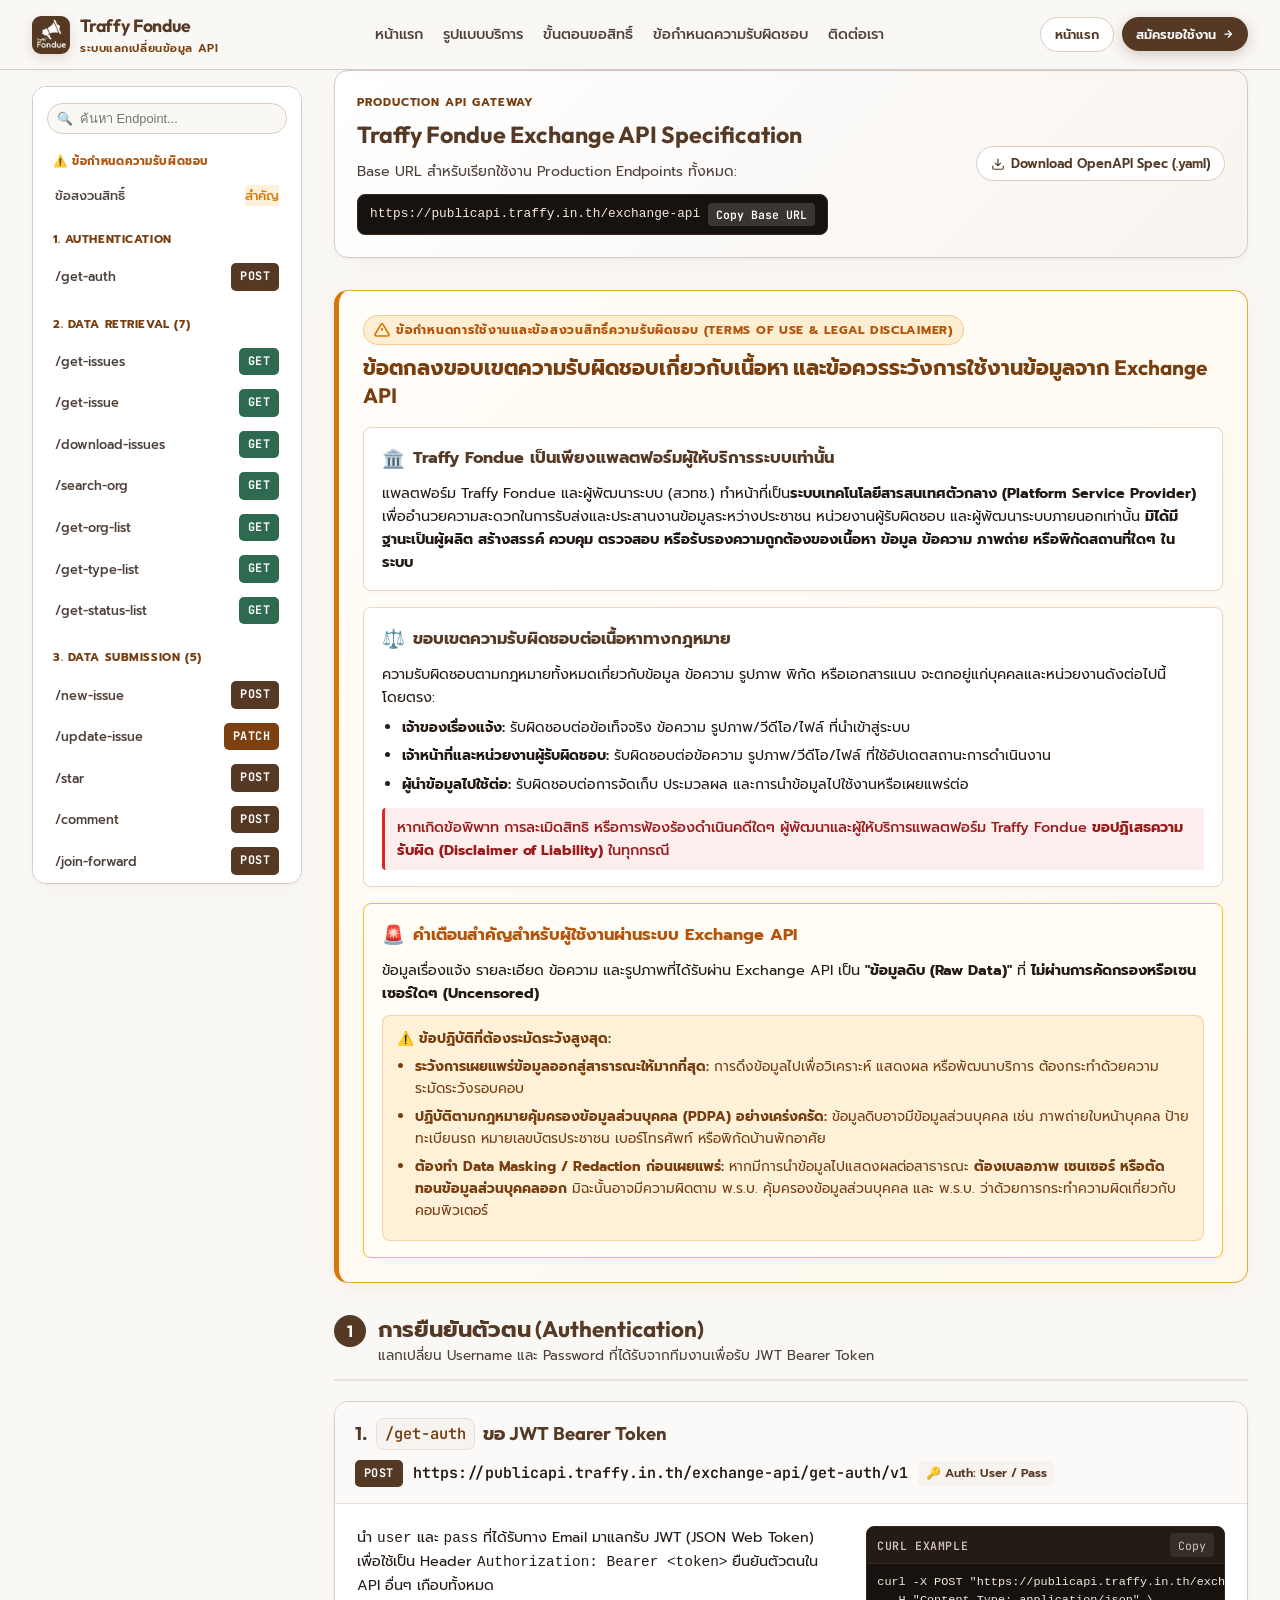
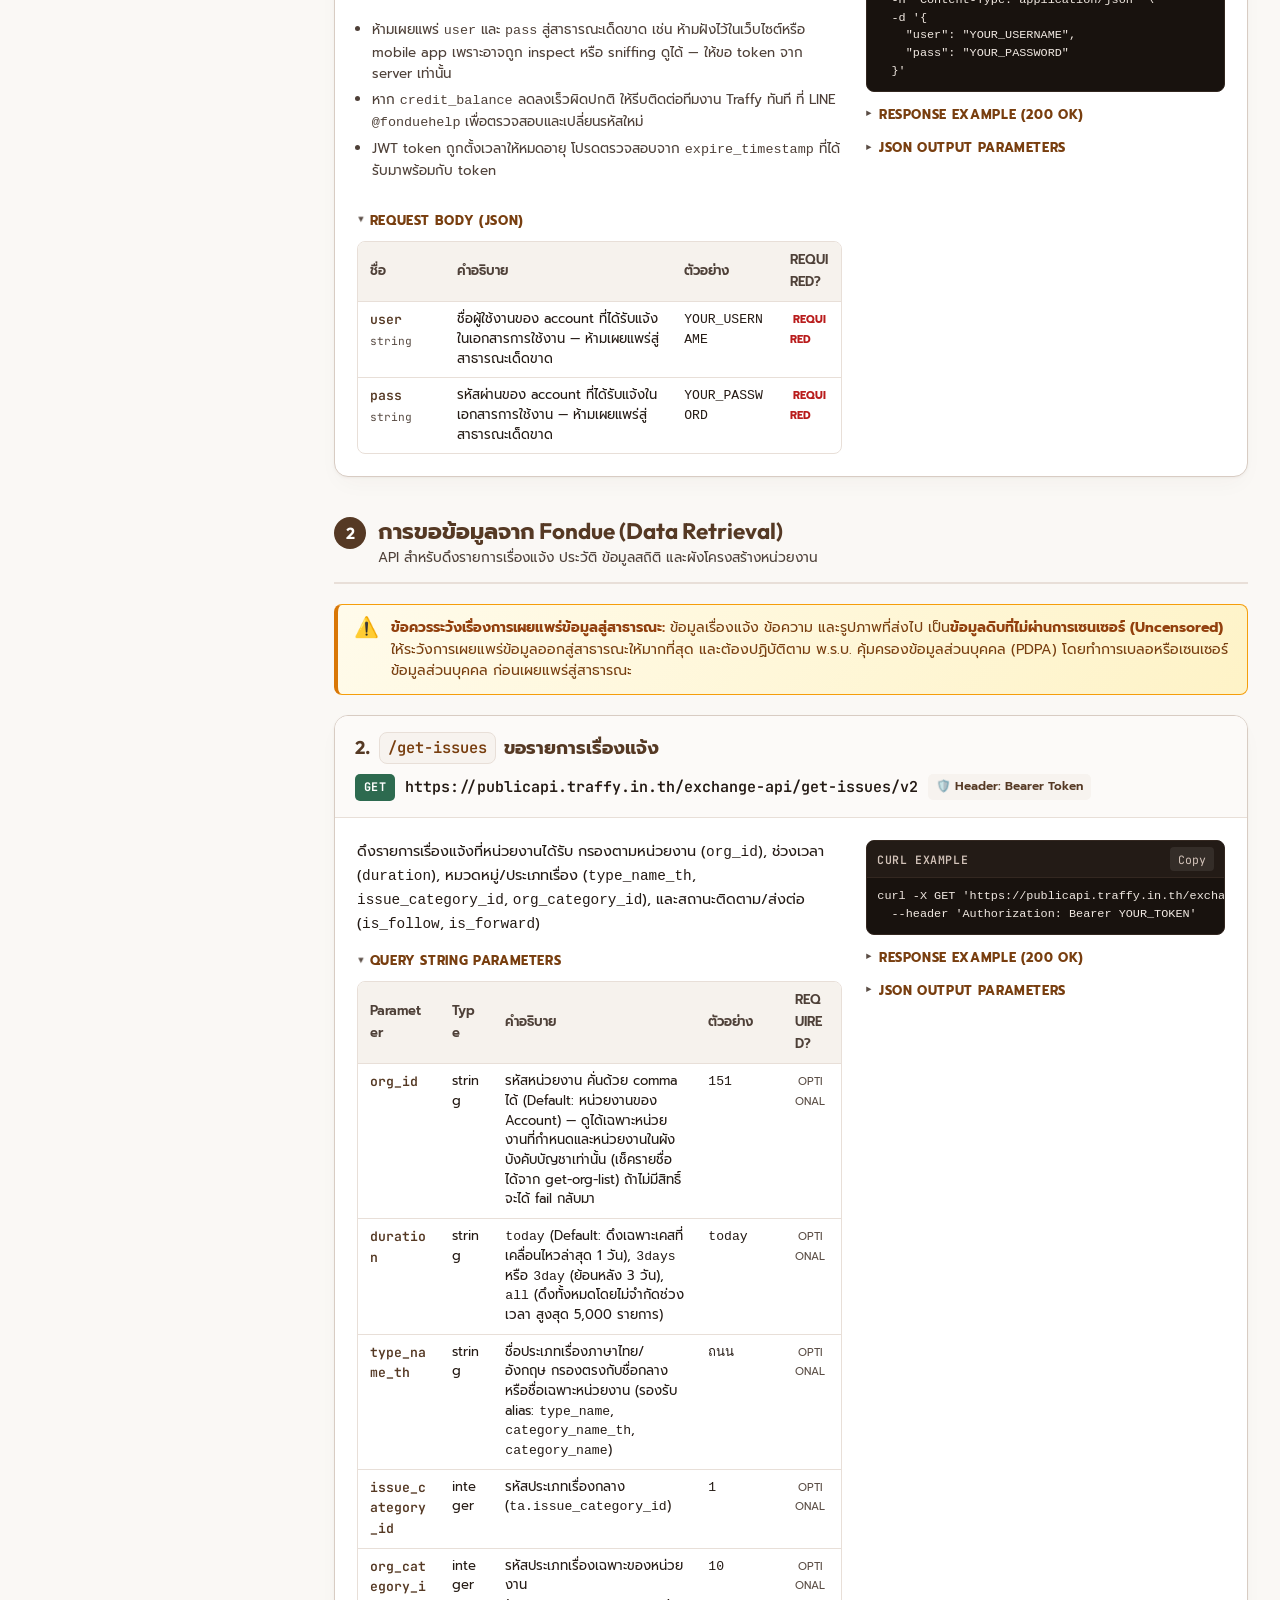
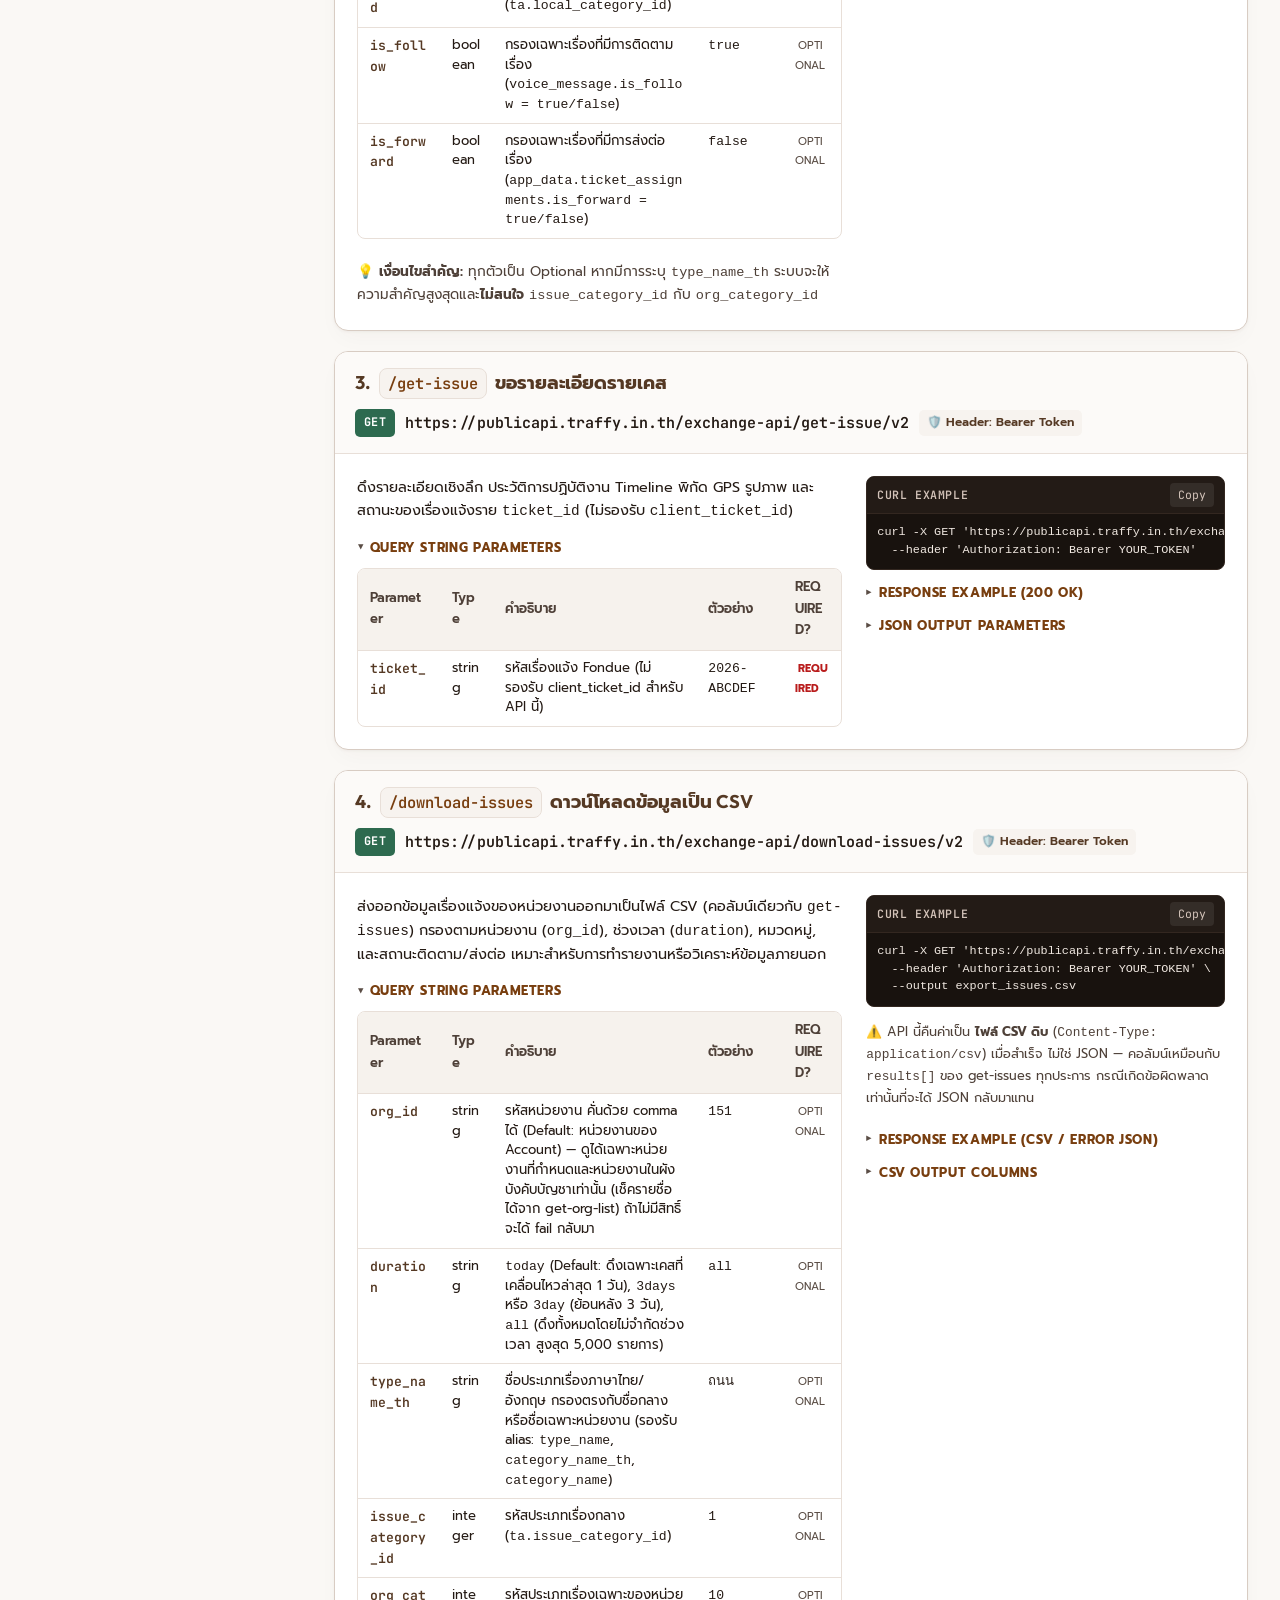
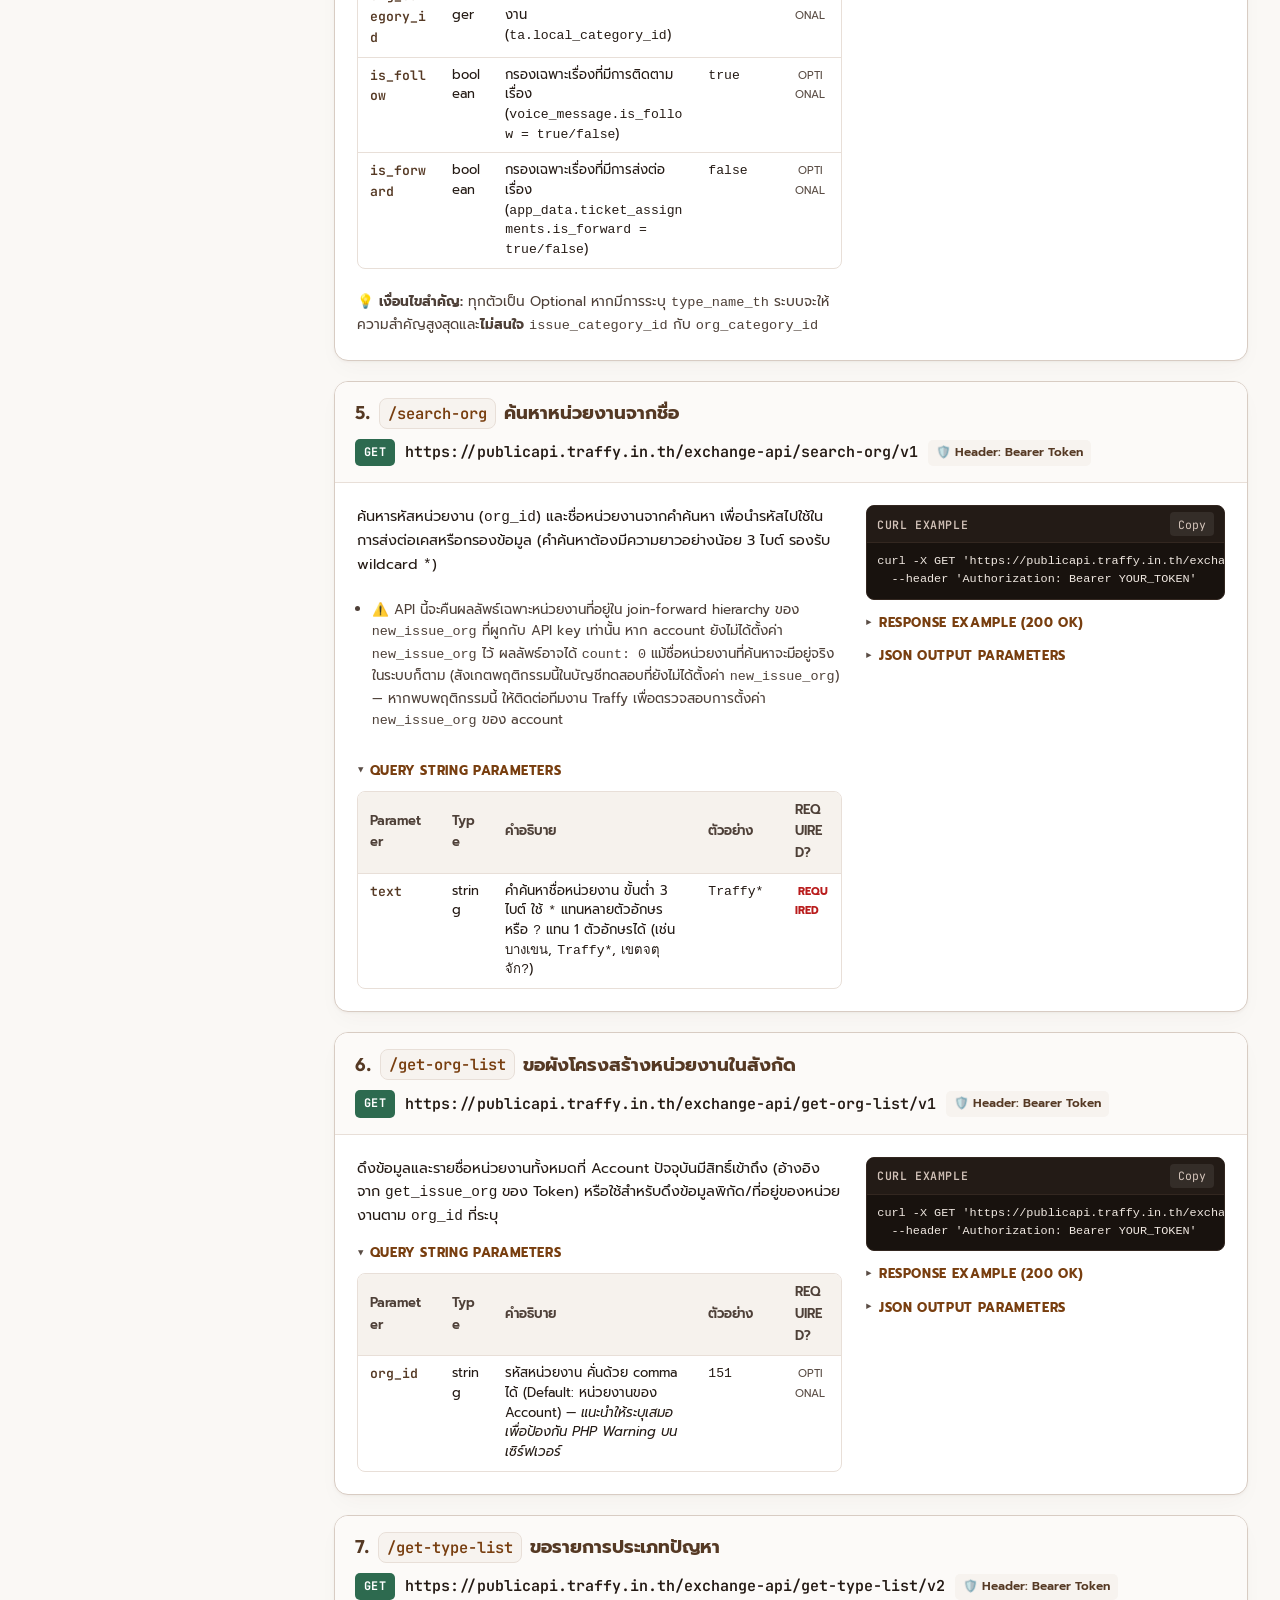
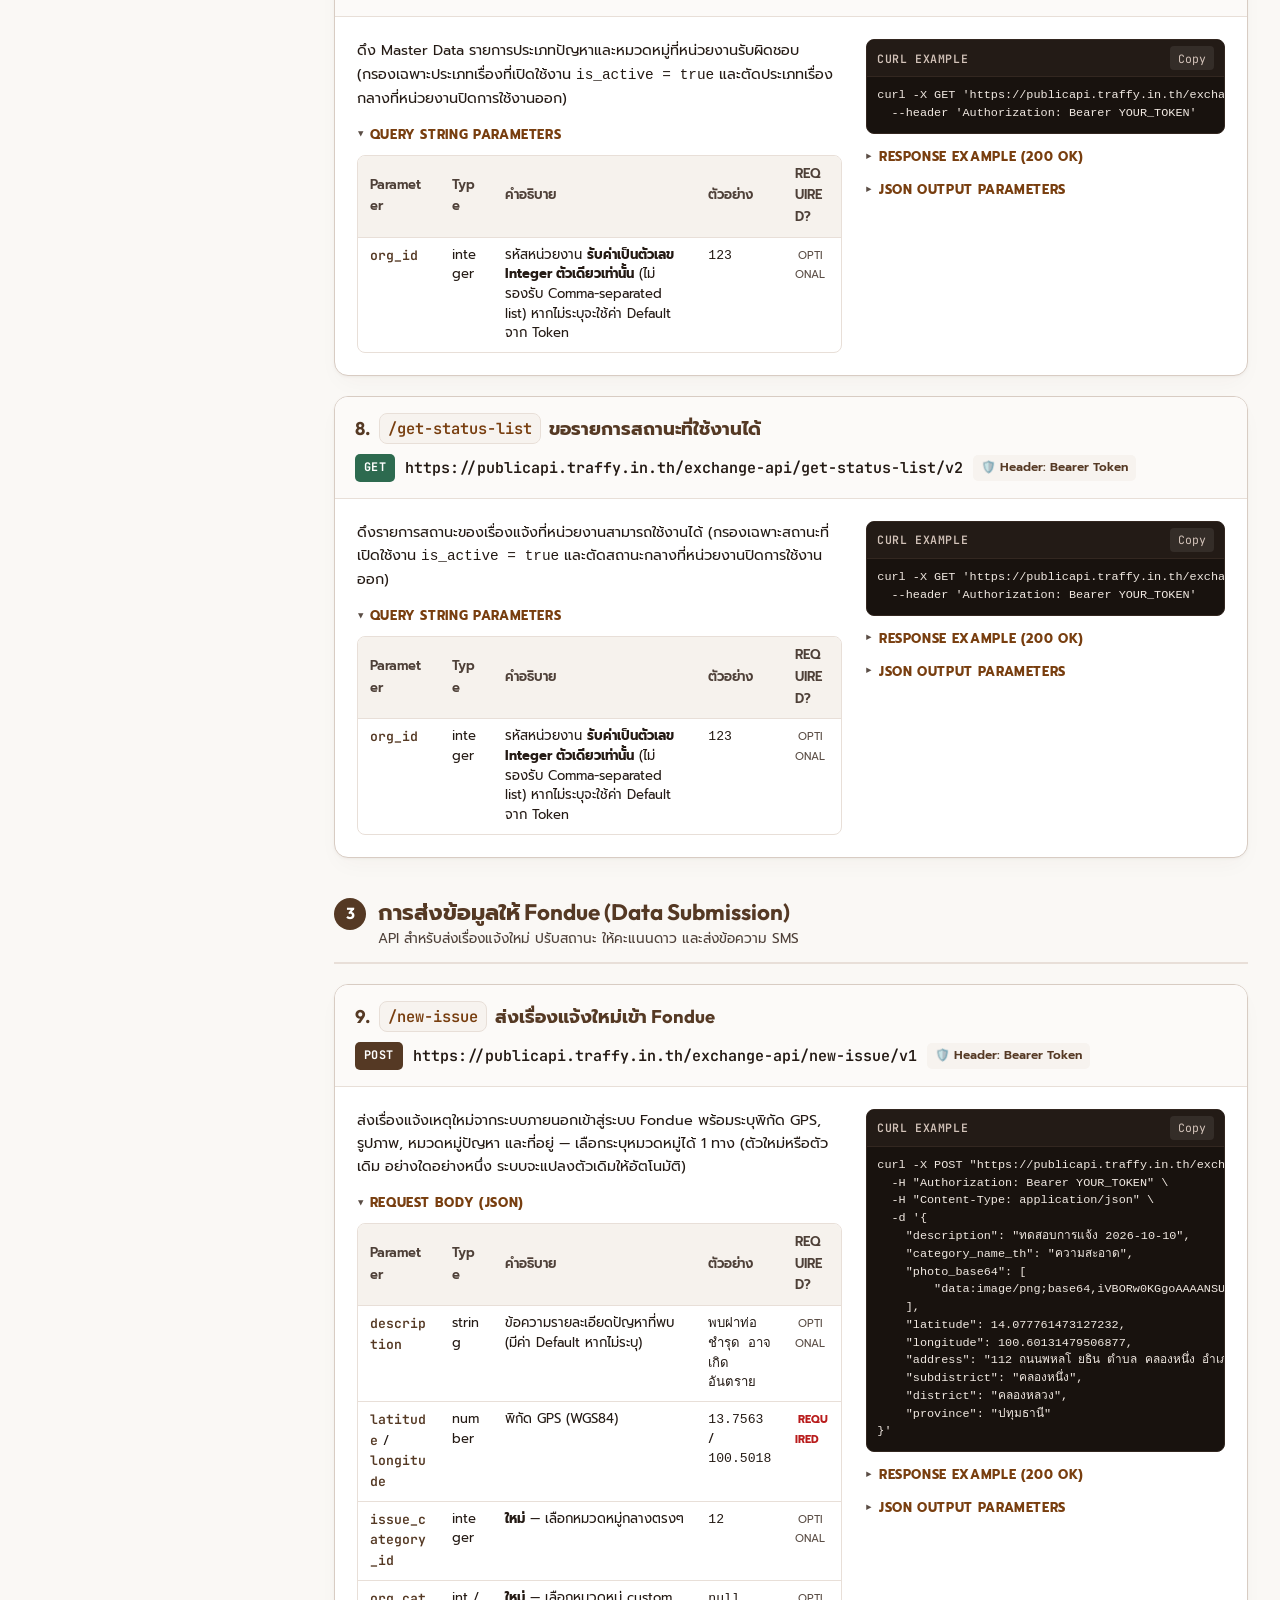
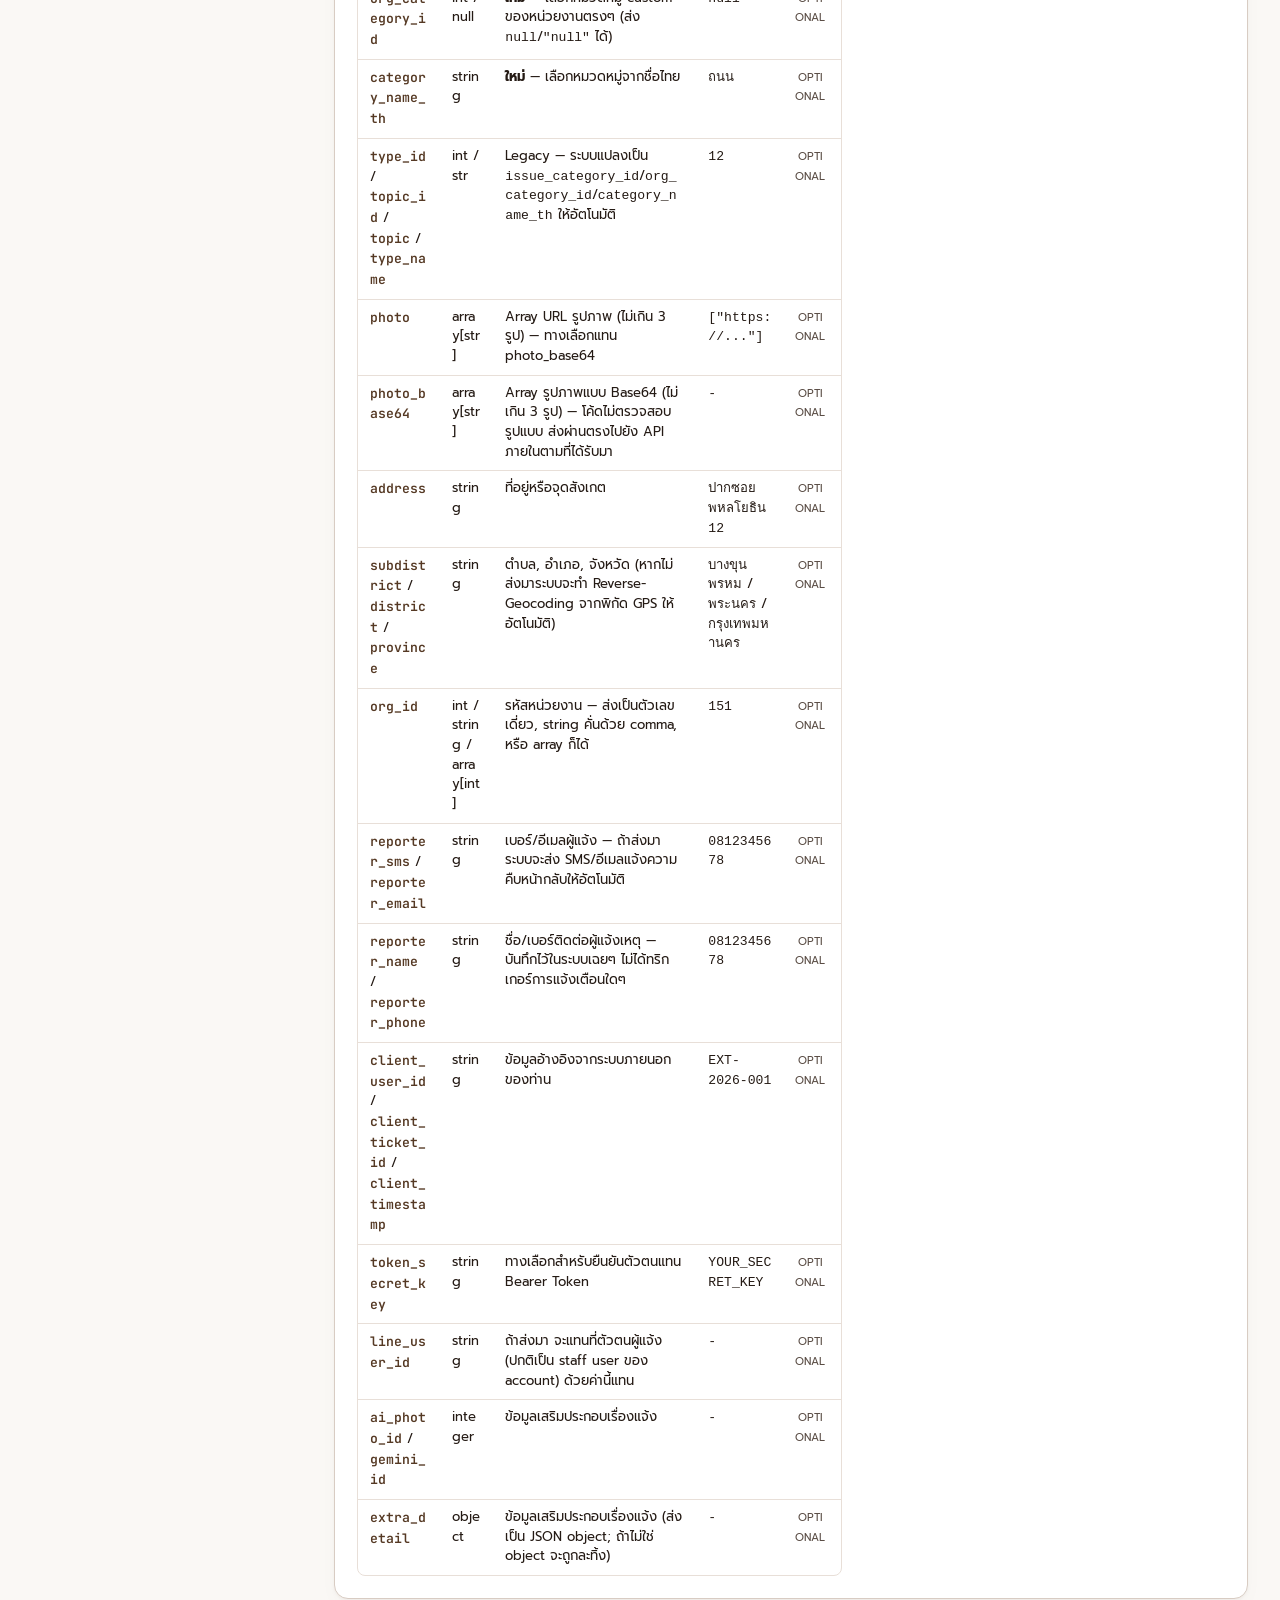
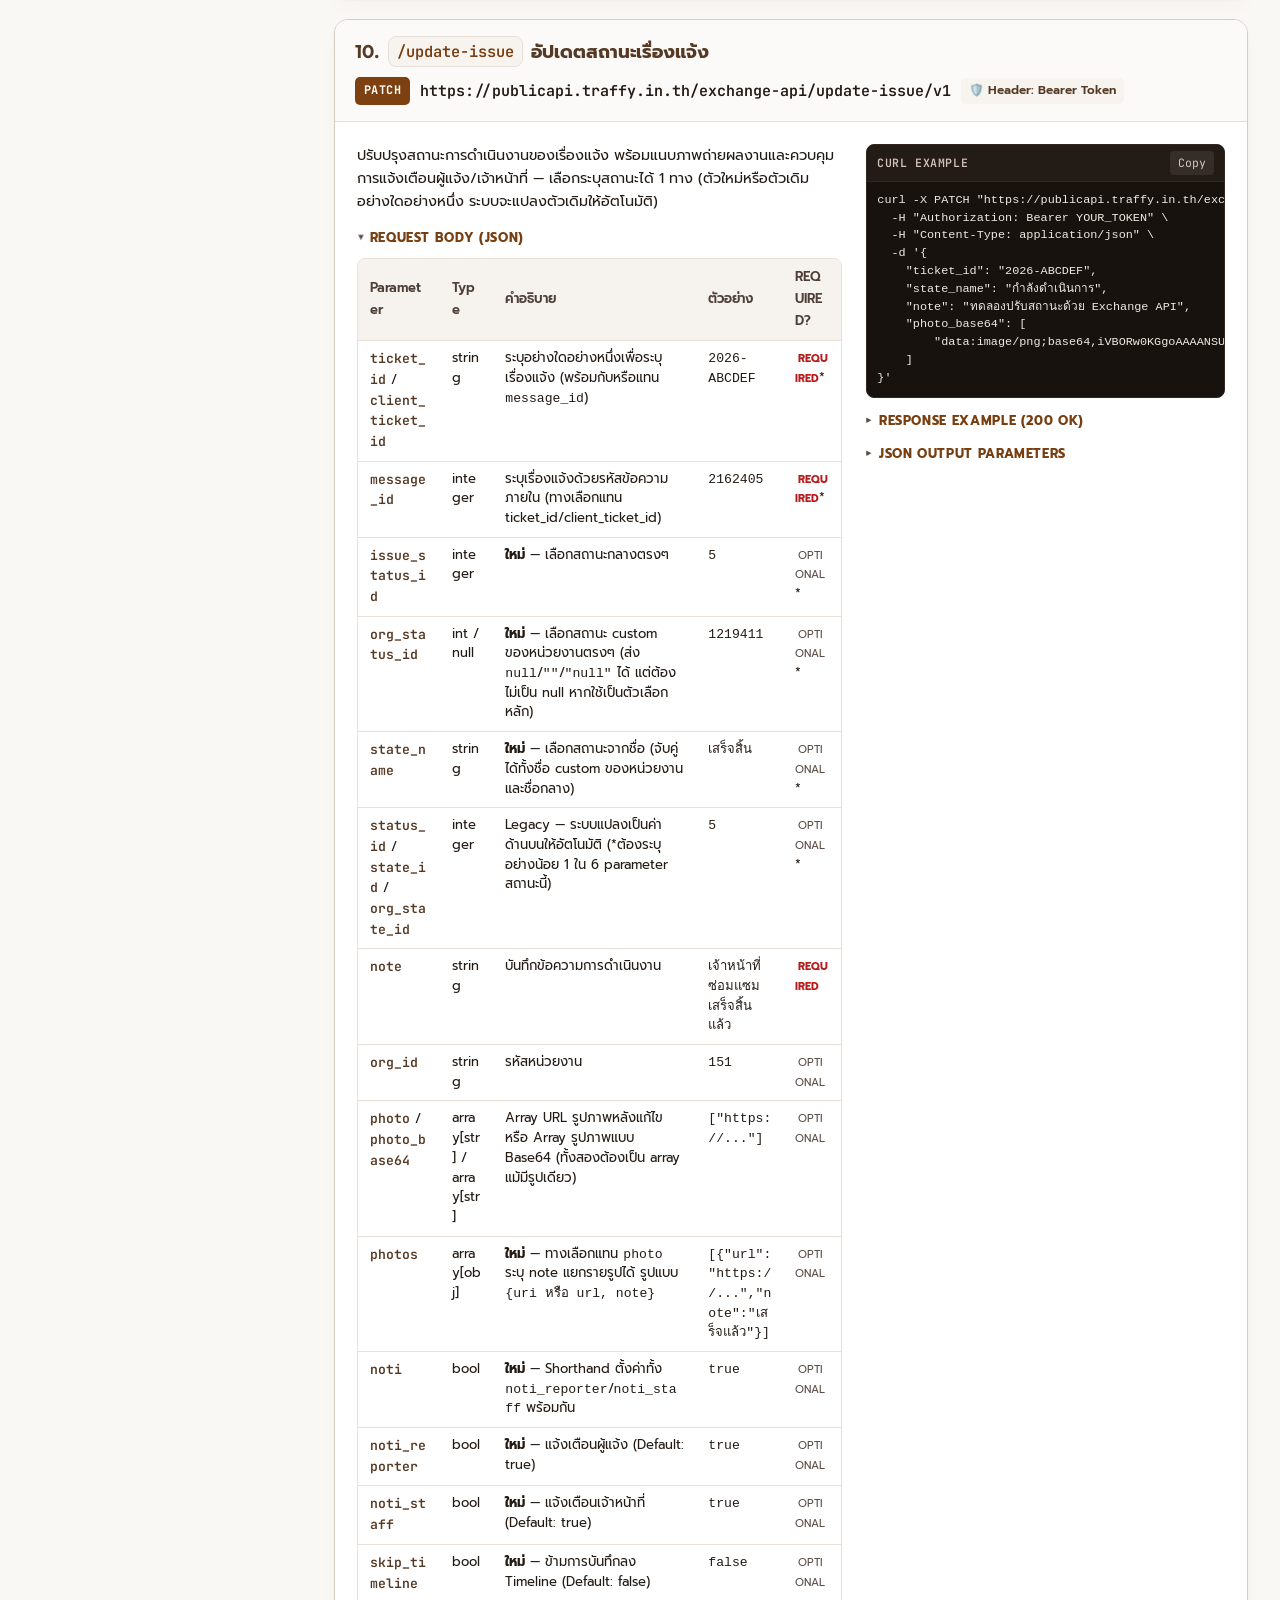
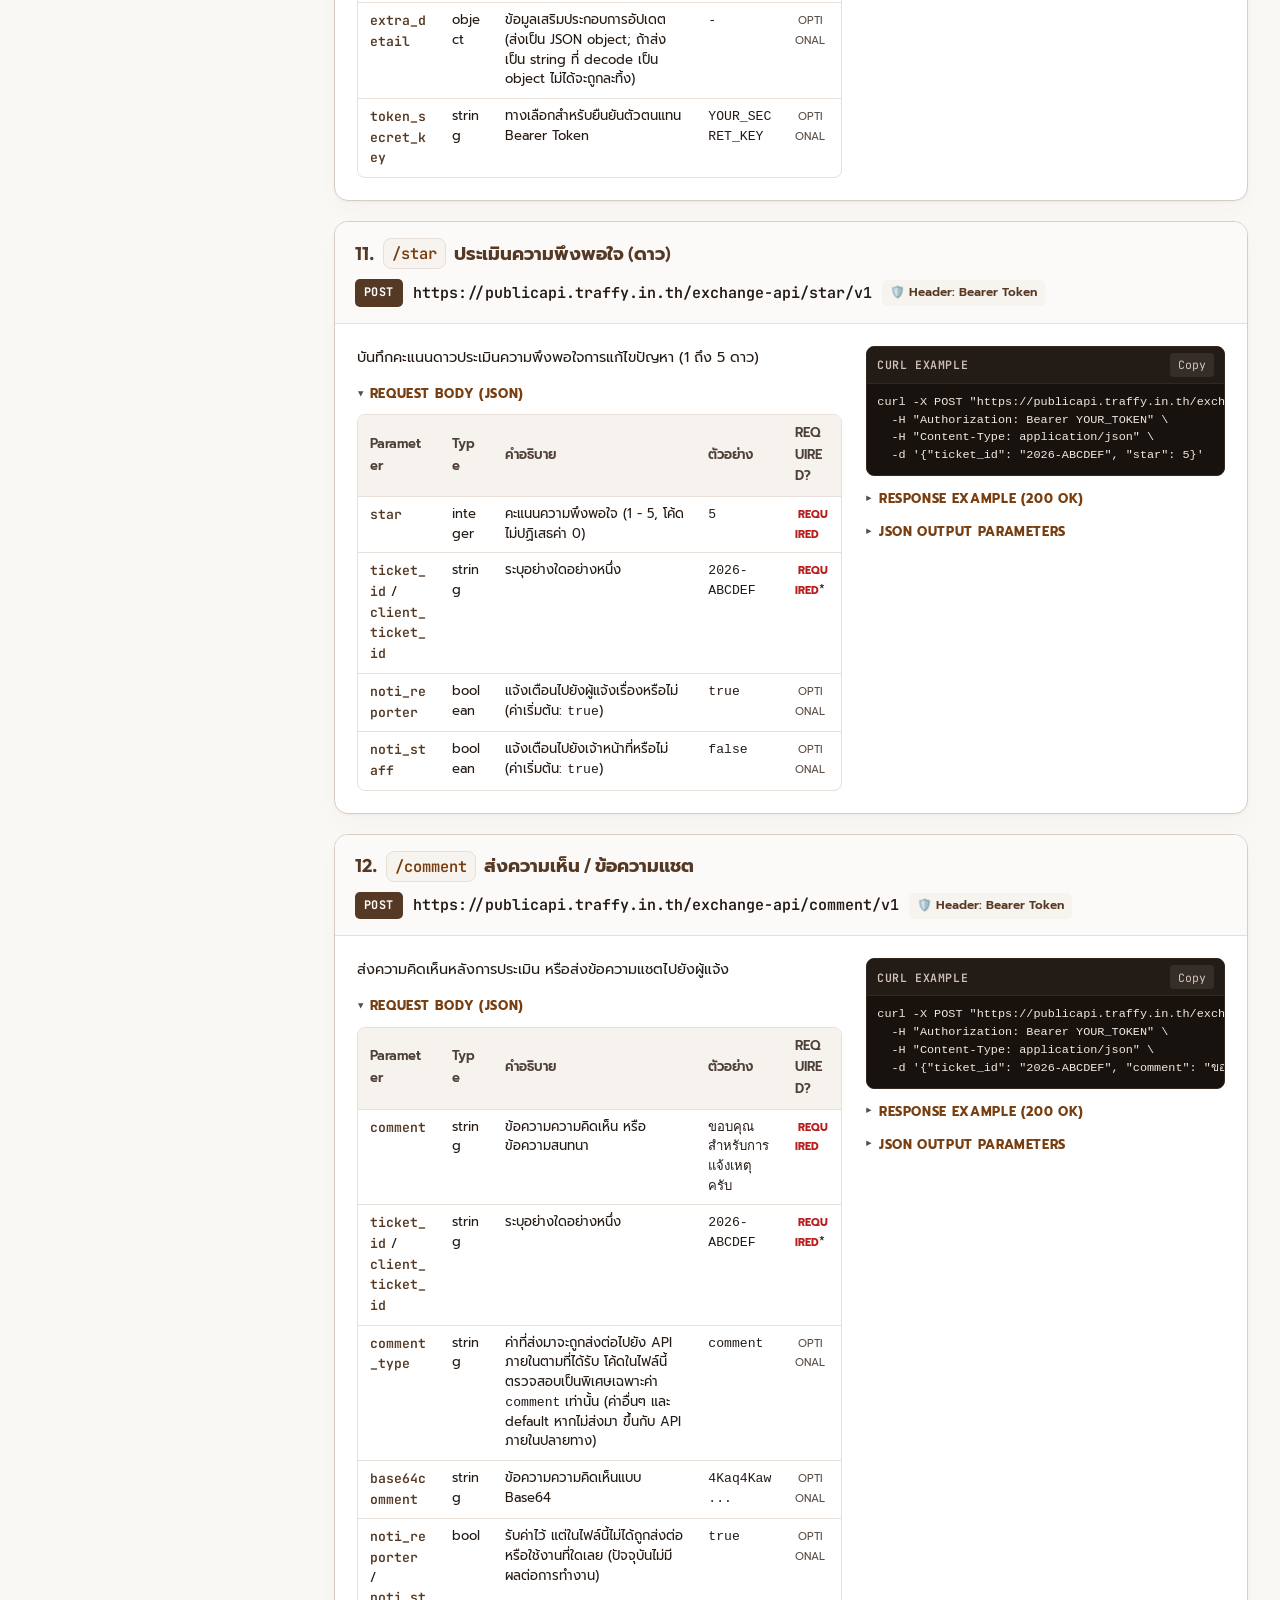
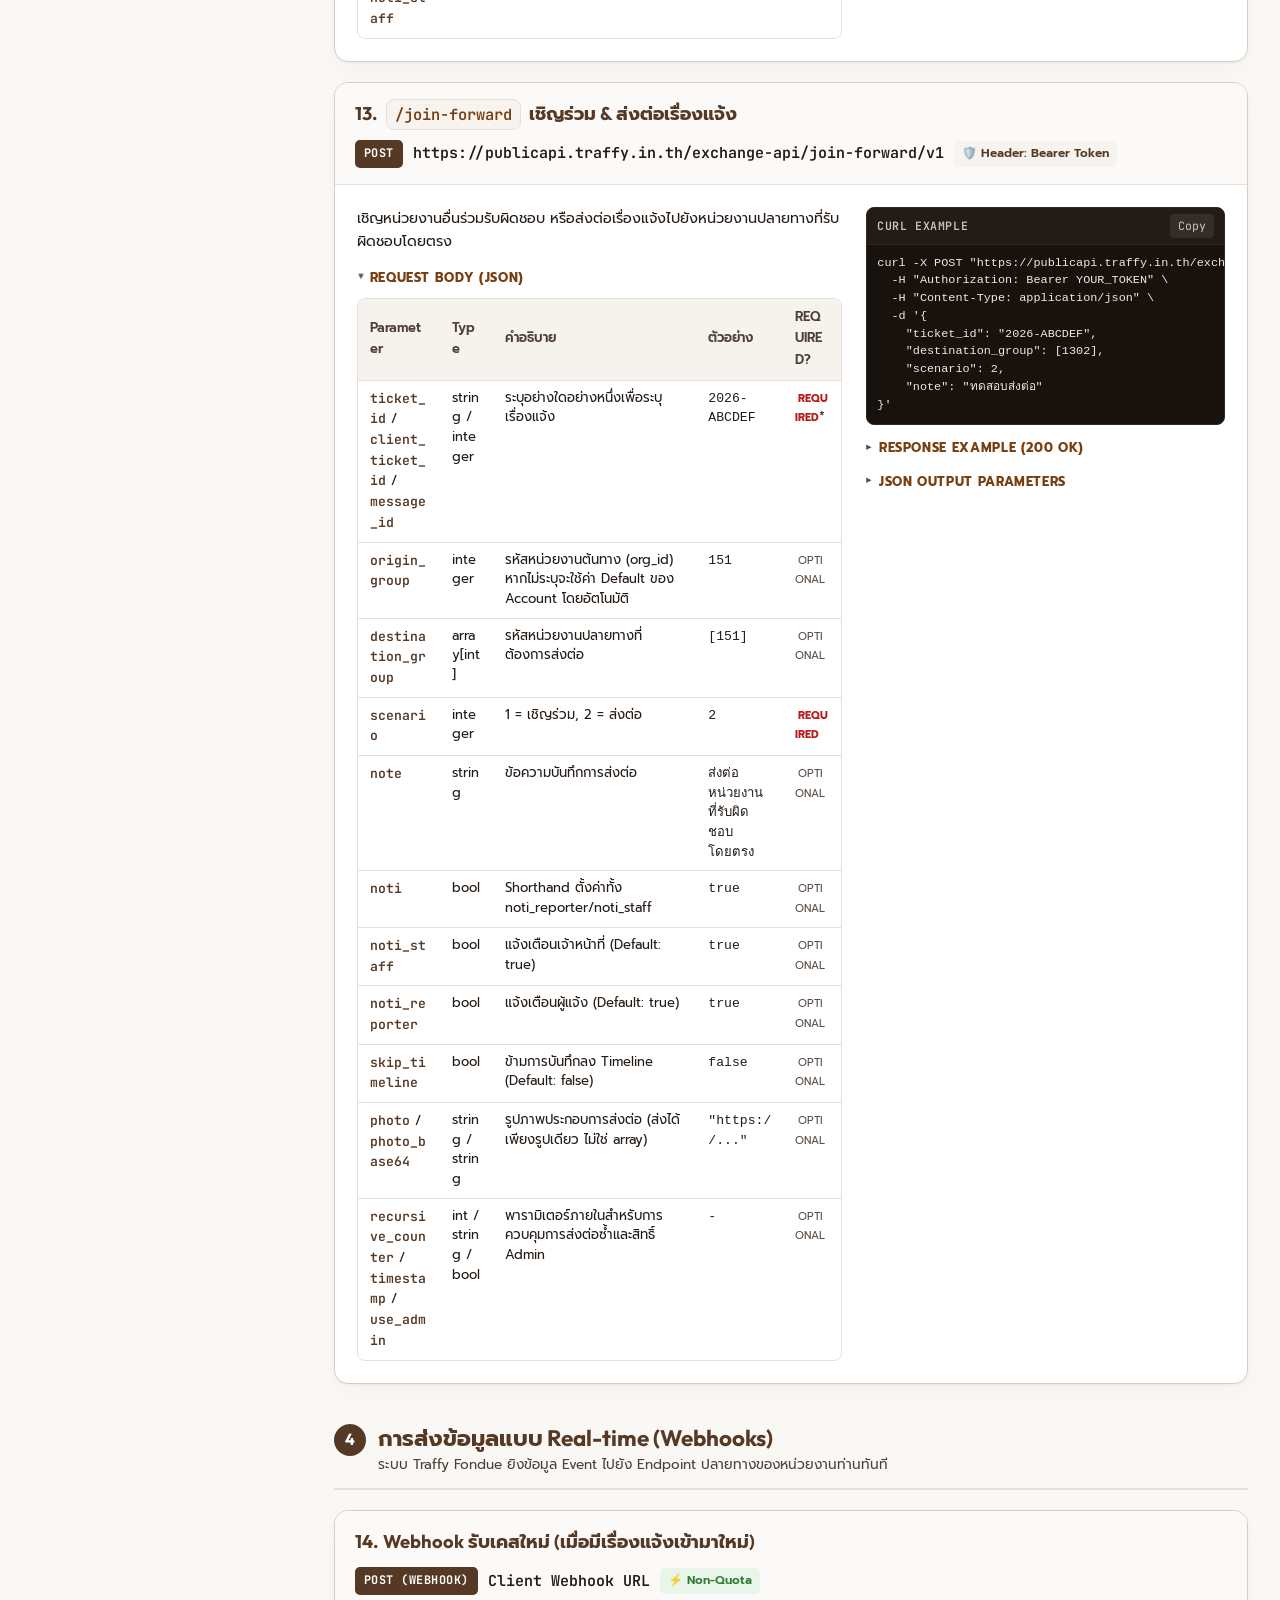
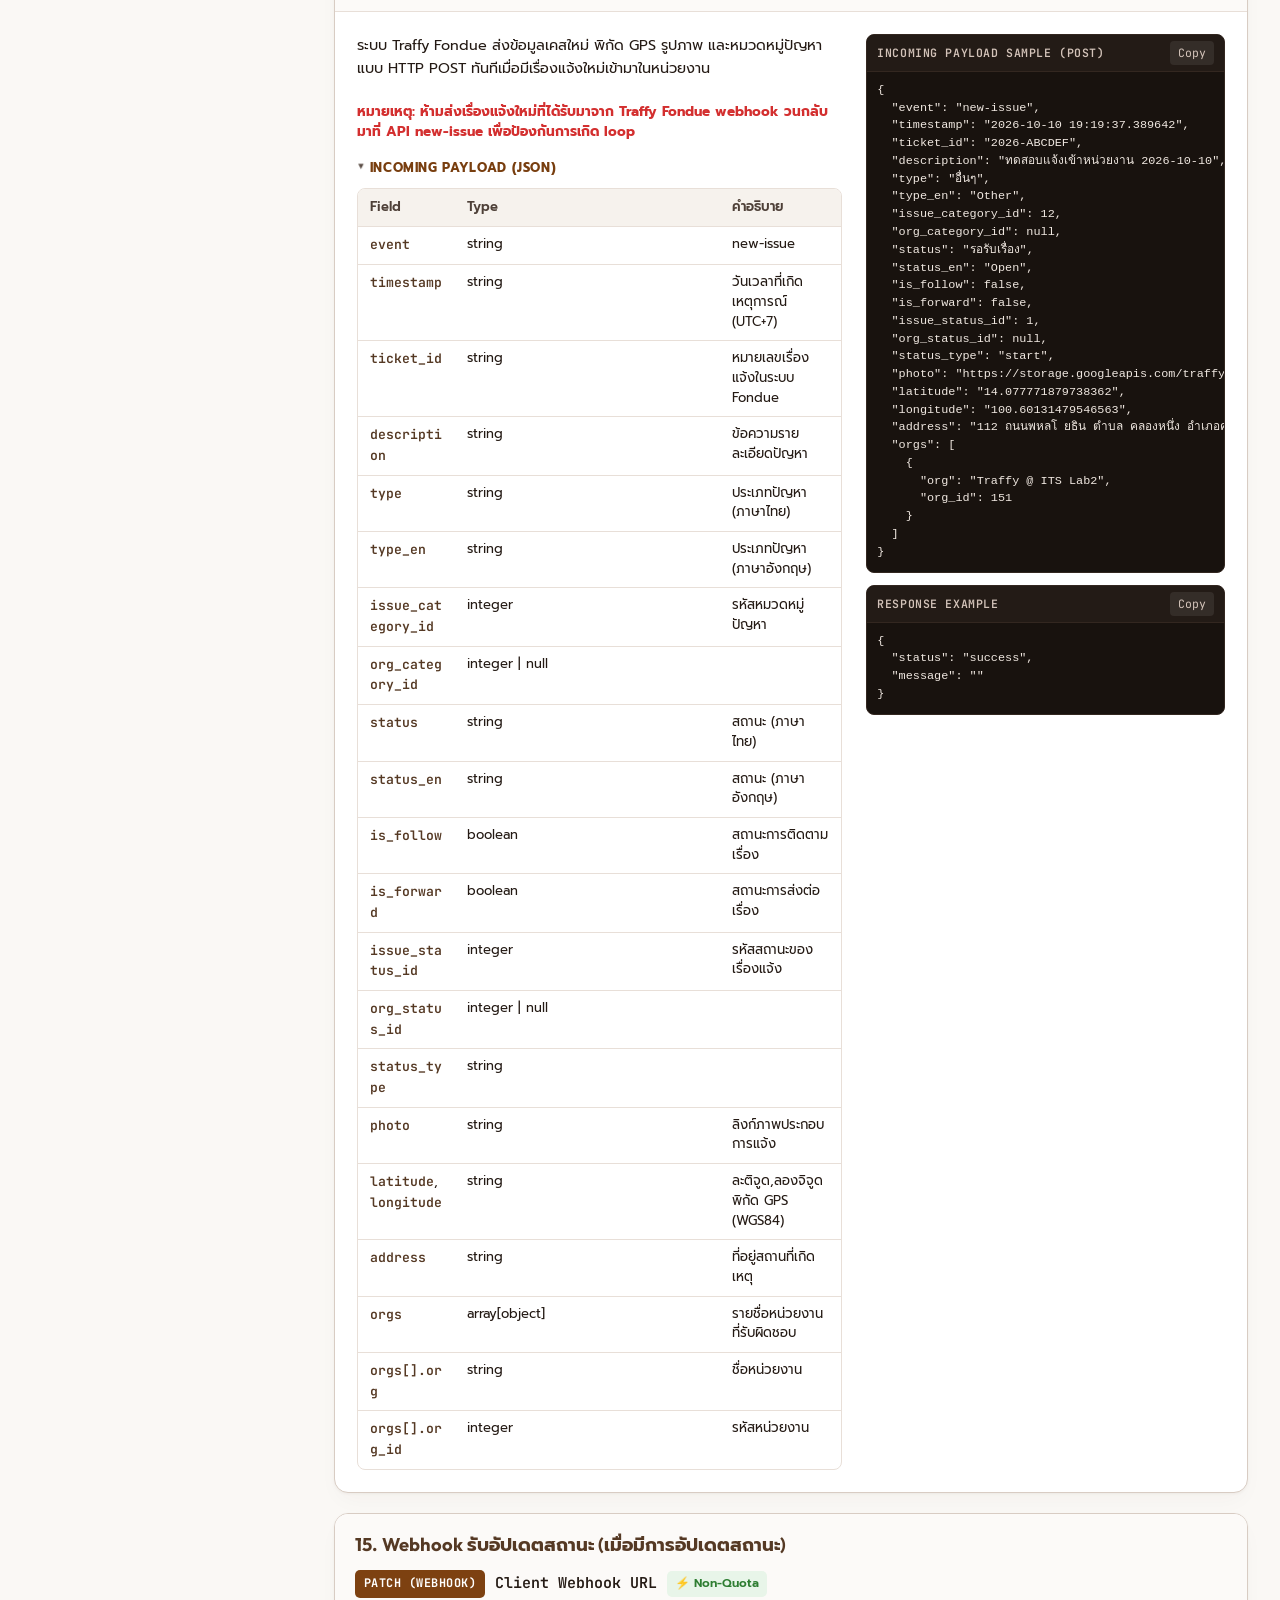
==== commit 9ea895e6: "docs(webhooks): complete payload fields and add response examples Fill every field from the JSON sam" ====
--- a/docs.html
+++ b/docs.html
@@ -7,7 +7,7 @@
   <title>Traffy Fondue Exchange API - Developer Reference Documentation</title>
   <meta name="description" content="คู่มืออ้างอิงทางเทคนิคและสเปก API ฉบับสมบูรณ์สำหรับ Traffy Fondue Exchange API">
   <link rel="icon" type="image/webp" href="assets/logo.webp">
-  <link rel="stylesheet" href="css/style.css">
+  <link rel="stylesheet" href="css/style.css?v=2">
 </head>
 
 <body class="docs-page">
@@ -310,7 +310,8 @@
                     หรือพิกัดบ้านพักอาศัย</li>
                   <li><strong>ต้องทำ Data Masking / Redaction ก่อนเผยแพร่:</strong> หากมีการนำข้อมูลไปแสดงผลต่อสาธารณะ
                     <strong>ต้องเบลอภาพ เซนเซอร์ หรือตัดทอนข้อมูลส่วนบุคคลออก</strong> มิฉะนั้นอาจมีความผิดตาม พ.ร.บ.
-                    คุ้มครองข้อมูลส่วนบุคคล และ พ.ร.บ. ว่าด้วยการกระทำความผิดเกี่ยวกับคอมพิวเตอร์</li>
+                    คุ้มครองข้อมูลส่วนบุคคล และ พ.ร.บ. ว่าด้วยการกระทำความผิดเกี่ยวกับคอมพิวเตอร์
+                  </li>
                 </ul>
               </div>
             </div>
@@ -331,7 +332,7 @@
           <div class="api-cards-container">
             <!-- get-auth -->
             <article class="api-card" id="get-auth" data-keywords="get-auth auth login token jwt password user">
-              <div class="api-card-header">
+              <div class="api-card-header" style="flex-direction: column; align-items: flex-start;">
                 <div class="api-card-header-top">
                   <span class="api-card-title">1. <code>/get-auth</code> ขอ JWT Bearer Token</span>
                 </div>
@@ -534,7 +535,7 @@
             <!-- get-issues -->
             <article class="api-card" id="get-issues"
               data-keywords="get-issues issues list search filter query date range pagination">
-              <div class="api-card-header">
+              <div class="api-card-header" style="flex-direction: column; align-items: flex-start;">
                 <div class="api-card-header-top">
                   <span class="api-card-title">2. <code>/get-issues</code> ขอรายการเรื่องแจ้ง</span>
                 </div>
@@ -899,7 +900,7 @@
             <!-- get-issue -->
             <article class="api-card" id="get-issue"
               data-keywords="get-issue issue detail ticket ticket_id history logs timeline">
-              <div class="api-card-header">
+              <div class="api-card-header" style="flex-direction: column; align-items: flex-start;">
                 <div class="api-card-header-top">
                   <span class="api-card-title">3. <code>/get-issue</code> ขอรายละเอียดรายเคส</span>
                 </div>
@@ -980,6 +981,8 @@
         "star": 5,
         "count_reopen": 0,
         "last_activity": "2026-10-05 19:06:29.688952",
+        "user_id": "c8b91e4a2d",
+        "reporter_phone": "0999999999",
         "orgs": [
             {
                 "timestamp": "2026-10-05 19:06:16.831069",
@@ -1090,6 +1093,32 @@
                 "note": "ทดลองปรับสถานะด้วย Exchange API",
                 "photo": "https://storage.googleapis.com/traffy_public_bucket/attachment/2026-10/43252b17ad0ed1fd03b7cd9467bf4ca2.png"
             }
+        ],
+        "chat": [
+            {
+                "org_id": null,
+                "comment": "ตอนนี้น้ำท่วมขังบริเวณหน้าปากซอยสูงประมาณ 15 ซม. รถเล็กสัญจรลำบากครับ",
+                "user_id": "c8b91e4a2d",
+                "timestamp": "2026-10-05T12:15:20.130997+00:00"
+            },
+            {
+                "org_id": 43152,
+                "comment": "รับเรื่องแล้วครับ ทางหน่วยงานกำลังส่งทีมเจ้าหน้าที่พร้อมเครื่องสูบน้ำเข้าตรวจสอบพื้นที่ครับ",
+                "user_id": "staff_bkk_01",
+                "timestamp": "2026-10-05T12:30:45.492847+00:00"
+            },
+            {
+                "org_id": 43152,
+                "comment": "เจ้าหน้าที่ดำเนินการสูบระบายน้ำและเก็บขยะอุดตันหน้าตะแกรงเรียบร้อย ระดับน้ำแห้งเป็นปกติแล้วครับ",
+                "user_id": "staff_bkk_01",
+                "timestamp": "2026-10-05T13:45:10.840125+00:00"
+            },
+            {
+                "org_id": null,
+                "comment": "ขอบคุณเจ้าหน้าที่มากครับ ระดับน้ำแห้งแล้ว เดินทางสะดวกขึ้นมากครับ",
+                "user_id": "c8b91e4a2d",
+                "timestamp": "2026-10-05T14:02:18.210450+00:00"
+            }
         ]
     },
     "api_log_session_id": 1799826007
@@ -1227,6 +1256,16 @@
                             <td><code>2026-09-01 16:14:49</code></td>
                           </tr>
                           <tr>
+                            <td><span class="param-name">user_id</span></td>
+                            <td>รหัสประจำตัวของผู้แจ้ง</td>
+                            <td><code>c8b91e4a2d</code></td>
+                          </tr>
+                          <tr>
+                            <td><span class="param-name">reporter_phone</span></td>
+                            <td>เบอร์โทรศัพท์ของผู้แจ้ง (<code>null</code> หากไม่ระบุ)</td>
+                            <td><code>0999999999</code></td>
+                          </tr>
+                          <tr>
                             <td><span class="param-name">orgs</span></td>
                             <td>Array สถานะ/ประเภทปัญหาที่แต่ละหน่วยงานได้รับ</td>
                             <td><code>(Array)</code></td>
@@ -1316,6 +1355,41 @@
                             <td><code>null</code></td>
                           </tr>
                           <tr>
+                            <td><span class="param-name">chat</span></td>
+                            <td>Array ของข้อความแชทระหว่างเจ้าหน้าที่กับผู้แจ้ง <span class="param-opt"
+                                style="color:var(--danger, #ef4444); font-weight:600;">(ห้ามเผยแพร่สู่สาธารณะ)</span>
+                            </td>
+                            <td><code>(Array)</code></td>
+                          </tr>
+                          <tr>
+                            <td colspan="3" style="background:var(--bg-subtle);font-weight:600;">**** ข้อมูลที่อยู่ใน
+                              <code>chat[]</code> <span
+                                style="font-size:0.85em; font-weight:normal; color:var(--text-muted);">(ห้ามเผยแพร่ข้อมูลส่วนของ
+                                chat สู่สาธารณะ เนื่องจากอาจมีชื่อและเบอร์โทรศัพท์ของผู้แจ้ง เพื่อให้ จนท.
+                                ติดต่อกลับ)</span>
+                            </td>
+                          </tr>
+                          <tr>
+                            <td><span class="param-name">org_id</span></td>
+                            <td>รหัสหน่วยงาน (<code>null</code> หากข้อความเป็นของผู้แจ้ง)</td>
+                            <td><code>43152</code> / <code>null</code></td>
+                          </tr>
+                          <tr>
+                            <td><span class="param-name">comment</span></td>
+                            <td>ข้อความแชท</td>
+                            <td><code>รับเรื่องแล้วครับ กำลังส่งเจ้าหน้าที่เข้าตรวจสอบพื้นที่ครับ</code></td>
+                          </tr>
+                          <tr>
+                            <td><span class="param-name">user_id</span></td>
+                            <td>รหัสผู้ส่งข้อความ (ผู้แจ้งหรือเจ้าหน้าที่)</td>
+                            <td><code>staff_bkk_01</code> / <code>c8b91e4a2d</code></td>
+                          </tr>
+                          <tr>
+                            <td><span class="param-name">timestamp</span></td>
+                            <td>วันเวลาที่ส่งข้อความ (ISO 8601)</td>
+                            <td><code>2026-10-05T12:30:45.492847+00:00</code></td>
+                          </tr>
+                          <tr>
                             <td><span class="param-name">api_log_session_id</span></td>
                             <td>หมายเลข API log session สำหรับ debug ร่วมกับทีม Traffy</td>
                             <td><code>2077283457</code></td>
@@ -1330,7 +1404,7 @@
 
             <!-- download-issues -->
             <article class="api-card" id="download-issues" data-keywords="download-issues csv export download report">
-              <div class="api-card-header">
+              <div class="api-card-header" style="flex-direction: column; align-items: flex-start;">
                 <div class="api-card-header-top">
                   <span class="api-card-title">4. <code>/download-issues</code> ดาวน์โหลดข้อมูลเป็น CSV</span>
                 </div>
@@ -1575,7 +1649,7 @@
 
             <!-- search-org -->
             <article class="api-card" id="search-org" data-keywords="search-org org organization search find">
-              <div class="api-card-header">
+              <div class="api-card-header" style="flex-direction: column; align-items: flex-start;">
                 <div class="api-card-header-top">
                   <span class="api-card-title">5. <code>/search-org</code> ค้นหาหน่วยงานจากชื่อ</span>
                 </div>
@@ -1794,7 +1868,7 @@
 
             <!-- get-org-list -->
             <article class="api-card" id="get-org-list" data-keywords="get-org-list org list structure tree hierarchy">
-              <div class="api-card-header">
+              <div class="api-card-header" style="flex-direction: column; align-items: flex-start;">
                 <div class="api-card-header-top">
                   <span class="api-card-title">6. <code>/get-org-list</code> ขอผังโครงสร้างหน่วยงานในสังกัด</span>
                 </div>
@@ -1987,7 +2061,7 @@
             <!-- get-type-list -->
             <article class="api-card" id="get-type-list"
               data-keywords="get-type-list type category problem topic org_category">
-              <div class="api-card-header">
+              <div class="api-card-header" style="flex-direction: column; align-items: flex-start;">
                 <div class="api-card-header-top">
                   <span class="api-card-title">7. <code>/get-type-list</code> ขอรายการประเภทปัญหา</span>
                 </div>
@@ -2180,7 +2254,7 @@
             <!-- get-status-list -->
             <article class="api-card" id="get-status-list"
               data-keywords="get-status-list status state workflow master org_status">
-              <div class="api-card-header">
+              <div class="api-card-header" style="flex-direction: column; align-items: flex-start;">
                 <div class="api-card-header-top">
                   <span class="api-card-title">8. <code>/get-status-list</code> ขอรายการสถานะที่ใช้งานได้</span>
                 </div>
@@ -2412,7 +2486,7 @@
             <!-- new-issue -->
             <article class="api-card" id="new-issue"
               data-keywords="new-issue create post issue report submit issue_category_id org_category_id category_name_th">
-              <div class="api-card-header">
+              <div class="api-card-header" style="flex-direction: column; align-items: flex-start;">
                 <div class="api-card-header-top">
                   <span class="api-card-title">9. <code>/new-issue</code> ส่งเรื่องแจ้งใหม่เข้า Fondue</span>
                 </div>
@@ -2739,7 +2813,7 @@
             <!-- update-issue -->
             <article class="api-card" id="update-issue"
               data-keywords="update-issue update state patch status photo files report issue_status_id org_status_id state_name noti">
-              <div class="api-card-header">
+              <div class="api-card-header" style="flex-direction: column; align-items: flex-start;">
                 <div class="api-card-header-top">
                   <span class="api-card-title">10. <code>/update-issue</code> อัปเดตสถานะเรื่องแจ้ง</span>
                 </div>
@@ -3029,7 +3103,7 @@
 
             <!-- star -->
             <article class="api-card" id="star" data-keywords="star rating score satisfaction review">
-              <div class="api-card-header">
+              <div class="api-card-header" style="flex-direction: column; align-items: flex-start;">
                 <div class="api-card-header-top">
                   <span class="api-card-title">11. <code>/star</code> ประเมินความพึงพอใจ (ดาว)</span>
                 </div>
@@ -3172,7 +3246,7 @@
 
             <!-- comment -->
             <article class="api-card" id="comment" data-keywords="comment chat sms feedback message conversation">
-              <div class="api-card-header">
+              <div class="api-card-header" style="flex-direction: column; align-items: flex-start;">
                 <div class="api-card-header-top">
                   <span class="api-card-title">12. <code>/comment</code> ส่งความเห็น / ข้อความแชต</span>
                 </div>
@@ -3326,7 +3400,7 @@
 
             <!-- join-forward -->
             <article class="api-card" id="join-forward" data-keywords="join-forward forward invite transfer assign">
-              <div class="api-card-header">
+              <div class="api-card-header" style="flex-direction: column; align-items: flex-start;">
                 <div class="api-card-header-top">
                   <span class="api-card-title">13. <code>/join-forward</code> เชิญร่วม & ส่งต่อเรื่องแจ้ง</span>
                 </div>
@@ -3550,7 +3624,7 @@
             <!-- webhook new issue -->
             <article class="api-card" id="webhook-new-issue"
               data-keywords="webhook new issue real-time push event post">
-              <div class="api-card-header">
+              <div class="api-card-header" style="flex-direction: column; align-items: flex-start;">
                 <div class="api-card-header-top">
                   <span class="api-card-title">14. Webhook รับเคสใหม่ (เมื่อมีเรื่องแจ้งเข้ามาใหม่)</span>
                 </div>
@@ -3583,7 +3657,12 @@
                           <tr>
                             <td><span class="param-name">event</span></td>
                             <td>string</td>
-                            <td>ประเภทของข้อความ</td>
+                            <td>new-issue</td>
+                          </tr>
+                          <tr>
+                            <td><span class="param-name">timestamp</span></td>
+                            <td>string</td>
+                            <td>วันเวลาที่เกิดเหตุการณ์ (UTC+7)</td>
                           </tr>
                           <tr>
                             <td><span class="param-name">ticket_id</span></td>
@@ -3596,20 +3675,89 @@
                             <td>ข้อความรายละเอียดปัญหา</td>
                           </tr>
                           <tr>
-                            <td><span class="param-name">latitude</span> / <span class="param-name">longitude</span>
-                            </td>
-                            <td>number</td>
-                            <td>พิกัด GPS (WGS84)</td>
+                            <td><span class="param-name">type</span></td>
+                            <td>string</td>
+                            <td>ประเภทปัญหา (ภาษาไทย)</td>
+                          </tr>
+                          <tr>
+                            <td><span class="param-name">type_en</span></td>
+                            <td>string</td>
+                            <td>ประเภทปัญหา (ภาษาอังกฤษ)</td>
+                          </tr>
+                          <tr>
+                            <td><span class="param-name">issue_category_id</span></td>
+                            <td>integer</td>
+                            <td>รหัสหมวดหมู่ปัญหา</td>
+                          </tr>
+                          <tr>
+                            <td><span class="param-name">org_category_id</span></td>
+                            <td>integer | null</td>
+                            <td></td>
+                          </tr>
+                          <tr>
+                            <td><span class="param-name">status</span></td>
+                            <td>string</td>
+                            <td>สถานะ (ภาษาไทย)</td>
+                          </tr>
+                          <tr>
+                            <td><span class="param-name">status_en</span></td>
+                            <td>string</td>
+                            <td>สถานะ (ภาษาอังกฤษ)</td>
+                          </tr>
+                          <tr>
+                            <td><span class="param-name">is_follow</span></td>
+                            <td>boolean</td>
+                            <td>สถานะการติดตามเรื่อง</td>
+                          </tr>
+                          <tr>
+                            <td><span class="param-name">is_forward</span></td>
+                            <td>boolean</td>
+                            <td>สถานะการส่งต่อเรื่อง</td>
+                          </tr>
+                          <tr>
+                            <td><span class="param-name">issue_status_id</span></td>
+                            <td>integer</td>
+                            <td>รหัสสถานะของเรื่องแจ้ง</td>
+                          </tr>
+                          <tr>
+                            <td><span class="param-name">org_status_id</span></td>
+                            <td>integer | null</td>
+                            <td></td>
+                          </tr>
+                          <tr>
+                            <td><span class="param-name">status_type</span></td>
+                            <td>string</td>
+                            <td></td>
                           </tr>
                           <tr>
                             <td><span class="param-name">photo</span></td>
-                            <td>array[str]</td>
+                            <td>string</td>
                             <td>ลิงก์ภาพประกอบการแจ้ง</td>
                           </tr>
                           <tr>
+                            <td><span class="param-name">latitude</span>,<span class="param-name">longitude</span></td>
+                            <td>string</td>
+                            <td>ละติจูด,ลองจิจูด พิกัด GPS (WGS84)</td>
+                          </tr>
+                          <tr>
+                            <td><span class="param-name">address</span></td>
+                            <td>string</td>
+                            <td>ที่อยู่สถานที่เกิดเหตุ</td>
+                          </tr>
+                          <tr>
                             <td><span class="param-name">orgs</span></td>
-                            <td>array[obj]</td>
-                            <td>หน่วยงานที่รับผิดชอบ</td>
+                            <td>array[object]</td>
+                            <td>รายชื่อหน่วยงานที่รับผิดชอบ</td>
+                          </tr>
+                          <tr>
+                            <td><span class="param-name">orgs[].org</span></td>
+                            <td>string</td>
+                            <td>ชื่อหน่วยงาน</td>
+                          </tr>
+                          <tr>
+                            <td><span class="param-name">orgs[].org_id</span></td>
+                            <td>integer</td>
+                            <td>รหัสหน่วยงาน</td>
                           </tr>
                         </tbody>
                       </table>
@@ -3650,6 +3798,16 @@
 }</code></pre>
                     </div>
                   </div>
+                  <div class="code-block-wrap">
+                    <div class="code-header"><span class="code-title">Response Example</span><button
+                        class="btn-copy" onclick="copyCode(this)">Copy</button></div>
+                    <div class="code-content">
+                      <pre><code>{
+  "status": "success",
+  "message": ""
+}</code></pre>
+                    </div>
+                  </div>
                 </div>
               </div>
             </article>
@@ -3657,7 +3815,7 @@
             <!-- webhook status update -->
             <article class="api-card" id="webhook-status-update"
               data-keywords="webhook update status patch real-time push event">
-              <div class="api-card-header">
+              <div class="api-card-header" style="flex-direction: column; align-items: flex-start;">
                 <div class="api-card-header-top">
                   <span class="api-card-title">15. Webhook รับอัปเดตสถานะ (เมื่อมีการอัปเดตสถานะ)</span>
                 </div>
@@ -3690,42 +3848,82 @@
                           <tr>
                             <td><span class="param-name">event</span></td>
                             <td>string</td>
-                            <td>ประเภทของข้อความ</td>
+                            <td>update-issue</td>
+                          </tr>
+                          <tr>
+                            <td><span class="param-name">timestamp</span></td>
+                            <td>string</td>
+                            <td>วันเวลาที่เกิดเหตุการณ์ (UTC+7)</td>
                           </tr>
                           <tr>
                             <td><span class="param-name">ticket_id</span></td>
                             <td>string</td>
-                            <td>หมายเลขเรื่องแจ้ง Fondue</td>
+                            <td>หมายเลขเรื่องแจ้งในระบบ Fondue</td>
+                          </tr>
+                          <tr>
+                            <td><span class="param-name">client_ticket_id</span></td>
+                            <td>string | null</td>
+                            <td>หมายเลขเรื่องแจ้งฝั่งผู้เรียก (ถ้ามี)</td>
                           </tr>
                           <tr>
                             <td><span class="param-name">status</span></td>
                             <td>string</td>
-                            <td>สถานะที่อัปเดต เช่น <code>เสร็จสิ้น</code></td>
-                          </tr>
-                          <tr>
-                            <td><span class="param-name">note</span></td>
-                            <td>string</td>
-                            <td>คำอธิบายประกอบการอัปเดต</td>
-                          </tr>
-                          <tr>
-                            <td><span class="param-name">photo</span></td>
-                            <td>array[str]</td>
-                            <td>ภาพถ่ายหลังการแก้ไข (ถ้าไม่มีการแนบรูป จะเป็น null)</td>
+                            <td>สถานะที่อัปเดต (ภาษาไทย)</td>
+                          </tr>
+                          <tr>
+                            <td><span class="param-name">status_en</span></td>
+                            <td>string</td>
+                            <td>สถานะที่อัปเดต (ภาษาอังกฤษ)</td>
+                          </tr>
+                          <tr>
+                            <td><span class="param-name">status_type</span></td>
+                            <td>string</td>
+                            <td></td>
+                          </tr>
+                          <tr>
+                            <td><span class="param-name">is_follow</span></td>
+                            <td>boolean</td>
+                            <td>สถานะการติดตามเรื่อง</td>
+                          </tr>
+                          <tr>
+                            <td><span class="param-name">is_forward</span></td>
+                            <td>boolean</td>
+                            <td>สถานะการส่งต่อเรื่อง</td>
+                          </tr>
+                          <tr>
+                            <td><span class="param-name">issue_status_id</span></td>
+                            <td>integer</td>
+                            <td>รหัสสถานะของเรื่องแจ้ง</td>
+                          </tr>
+                          <tr>
+                            <td><span class="param-name">org_status_id</span></td>
+                            <td>integer | null</td>
+                            <td></td>
                           </tr>
                           <tr>
                             <td><span class="param-name">tl_org_id</span></td>
                             <td>integer</td>
-                            <td>หมายเลขหน่วยงานผู้ดำเนินการ</td>
+                            <td>รหัสหน่วยงานผู้ดำเนินการ (ถ้าเป็นผู้แจ้งจะเป็น NULL)</td>
                           </tr>
                           <tr>
                             <td><span class="param-name">tl_org</span></td>
                             <td>string</td>
-                            <td>ชื่อหน่วยงานผู้ดำเนินการ</td>
+                            <td>ชื่อหน่วยงานผู้ดำเนินการ (ถ้าเป็นผู้แจ้งจะเป็น NULL)</td>
                           </tr>
                           <tr>
                             <td><span class="param-name">tl_status</span></td>
                             <td>string</td>
                             <td>สถานะที่ถูกบันทึกลง time line (รวมถึง "ติดตามเรื่อง" และ "ส่งต่อ" ด้วย)</td>
+                          </tr>
+                          <tr>
+                            <td><span class="param-name">note</span></td>
+                            <td>string</td>
+                            <td>คำอธิบายประกอบการอัปเดต</td>
+                          </tr>
+                          <tr>
+                            <td><span class="param-name">photo</span></td>
+                            <td>array[string]</td>
+                            <td>ภาพถ่ายหลังการแก้ไข (ถ้าไม่มีการแนบรูป จะเป็น null)</td>
                           </tr>
                         </tbody>
                       </table>
@@ -3759,15 +3957,26 @@
 }</code></pre>
                     </div>
                   </div>
+                  <div class="code-block-wrap">
+                    <div class="code-header"><span class="code-title">Response Example</span><button
+                        class="btn-copy" onclick="copyCode(this)">Copy</button></div>
+                    <div class="code-content">
+                      <pre><code>{
+  "status": "success",
+  "message": ""
+}</code></pre>
+                    </div>
+                  </div>
                 </div>
               </div>
             </article>
 
             <!-- webhook chat -->
             <article class="api-card" id="webhook-chat" data-keywords="webhook chat comment rating event post">
-              <div class="api-card-header">
+              <div class="api-card-header" style="flex-direction: column; align-items: flex-start;">
                 <div class="api-card-header-top">
-                  <span class="api-card-title">16. Webhook รับความคิดเห็นและแชท (เมื่อมีการแสดงความคิดเห็นหรือแชท)</span>
+                  <span class="api-card-title">16. Webhook รับความคิดเห็นและแชท
+                    (เมื่อมีการแสดงความคิดเห็นหรือแชท)</span>
                 </div>
                 <div class="api-card-header-bottom">
                   <span class="method-badge method-post">POST (Webhook)</span>
@@ -3868,6 +4077,16 @@
   "sender_org": "Traffy @ ITS Lab2",
   "sender_user_id": 1234,
   "sender_username": "Traffy staff"
+}</code></pre>
+                    </div>
+                  </div>
+                  <div class="code-block-wrap">
+                    <div class="code-header"><span class="code-title">Response Example</span><button
+                        class="btn-copy" onclick="copyCode(this)">Copy</button></div>
+                    <div class="code-content">
+                      <pre><code>{
+  "status": "success",
+  "message": ""
 }</code></pre>
                     </div>
                   </div>
--- a/css/style.css
+++ b/css/style.css
@@ -909,9 +909,10 @@
 .api-card-header {
   padding: 16px 20px;
   border-bottom: 1px solid var(--border-light);
-  display: flex;
-  flex-direction: column;
-  align-items: flex-start;
+  display: flex !important;
+  flex-direction: column !important;
+  align-items: flex-start !important;
+  justify-content: flex-start !important;
   gap: 10px;
   background: #FCFAF8;
   width: 100%;
@@ -919,9 +920,7 @@
 }
 
 .api-card-header-top {
-  display: flex;
-  align-items: center;
-  gap: 8px;
+  display: block;
   width: 100%;
 }
 
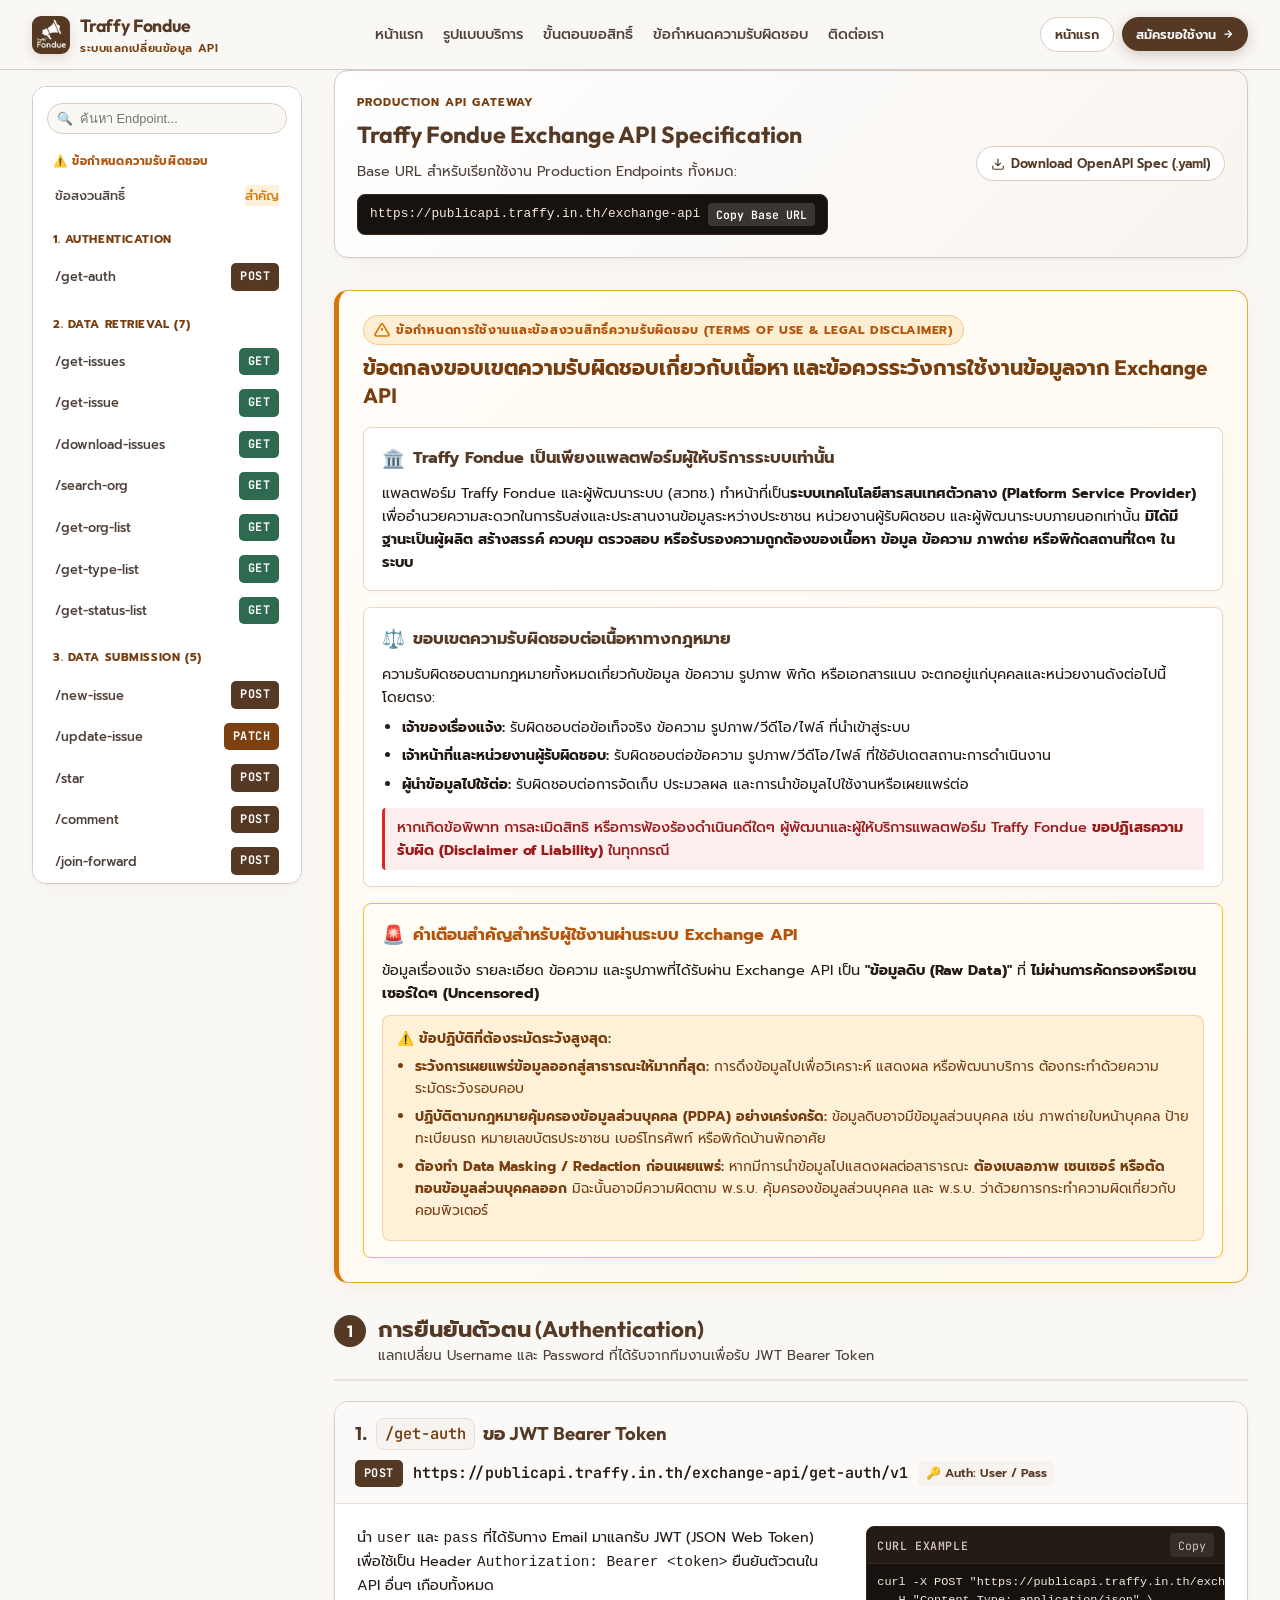
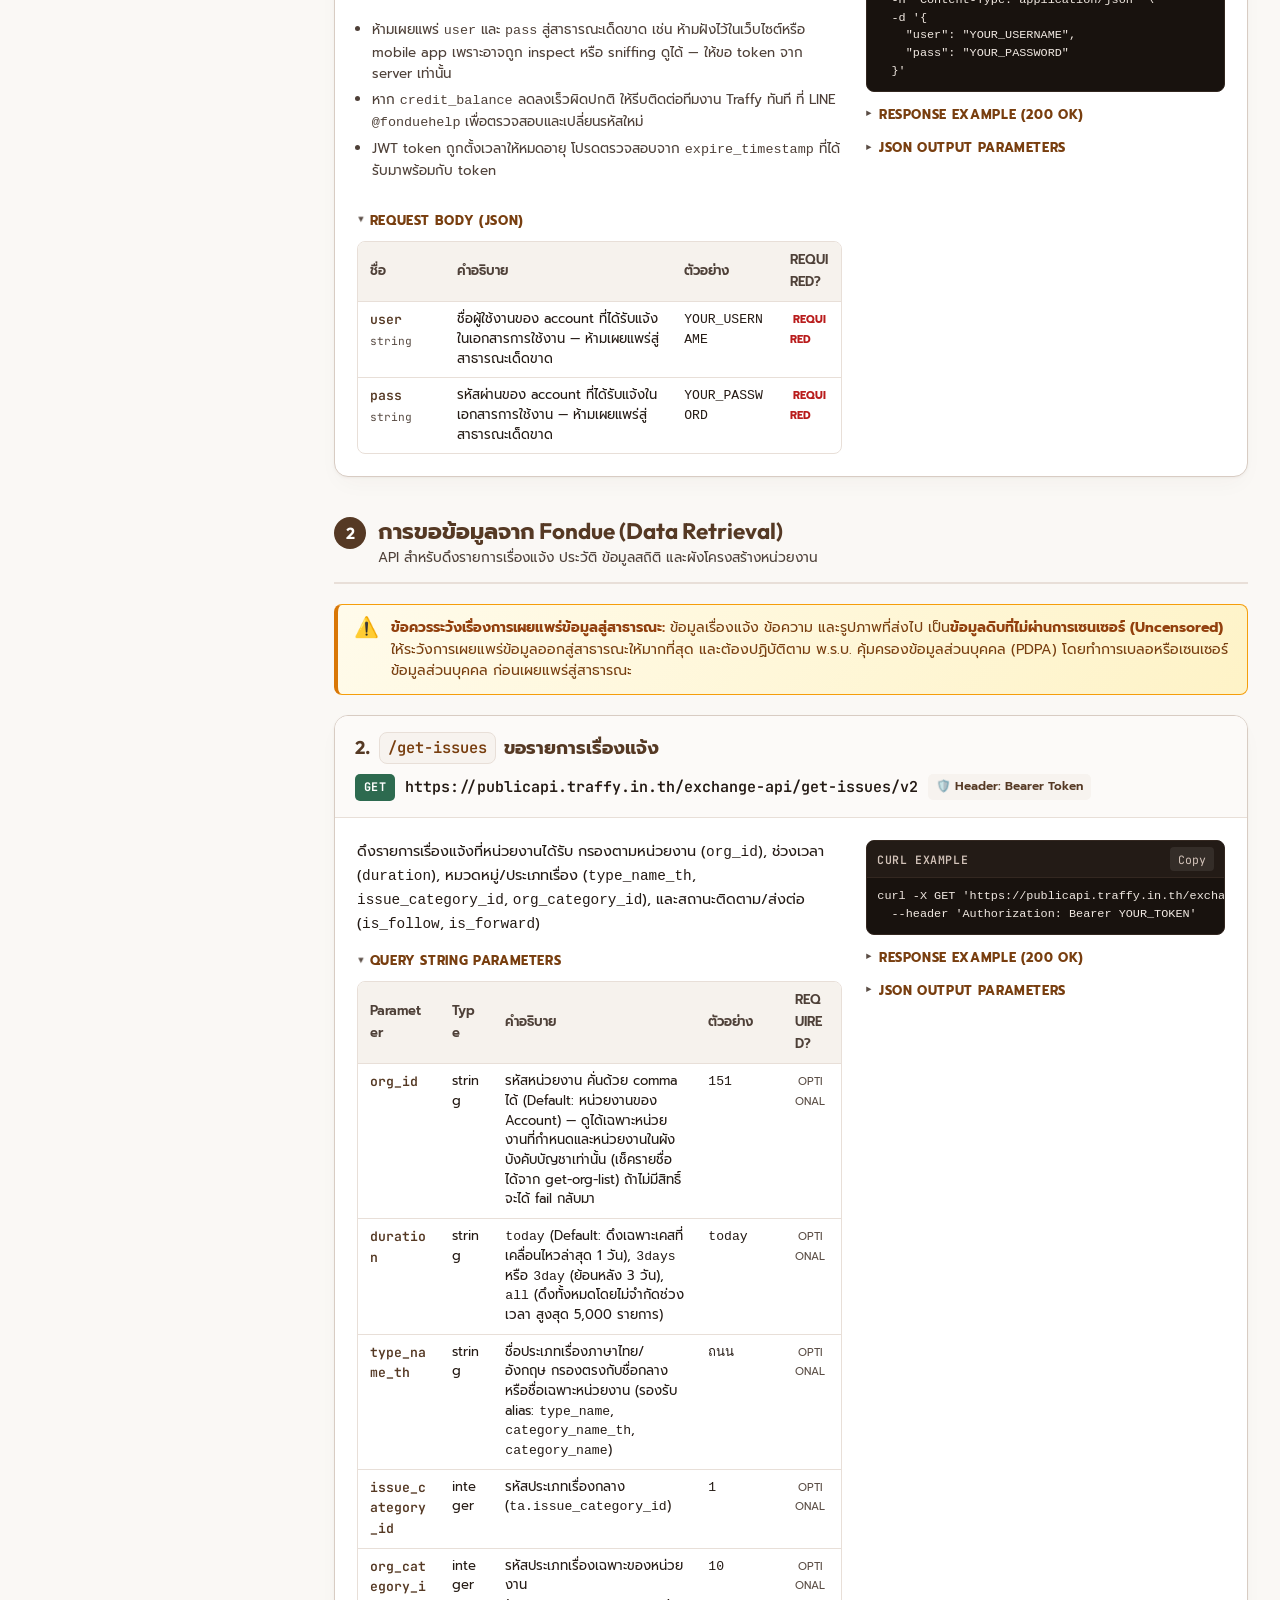
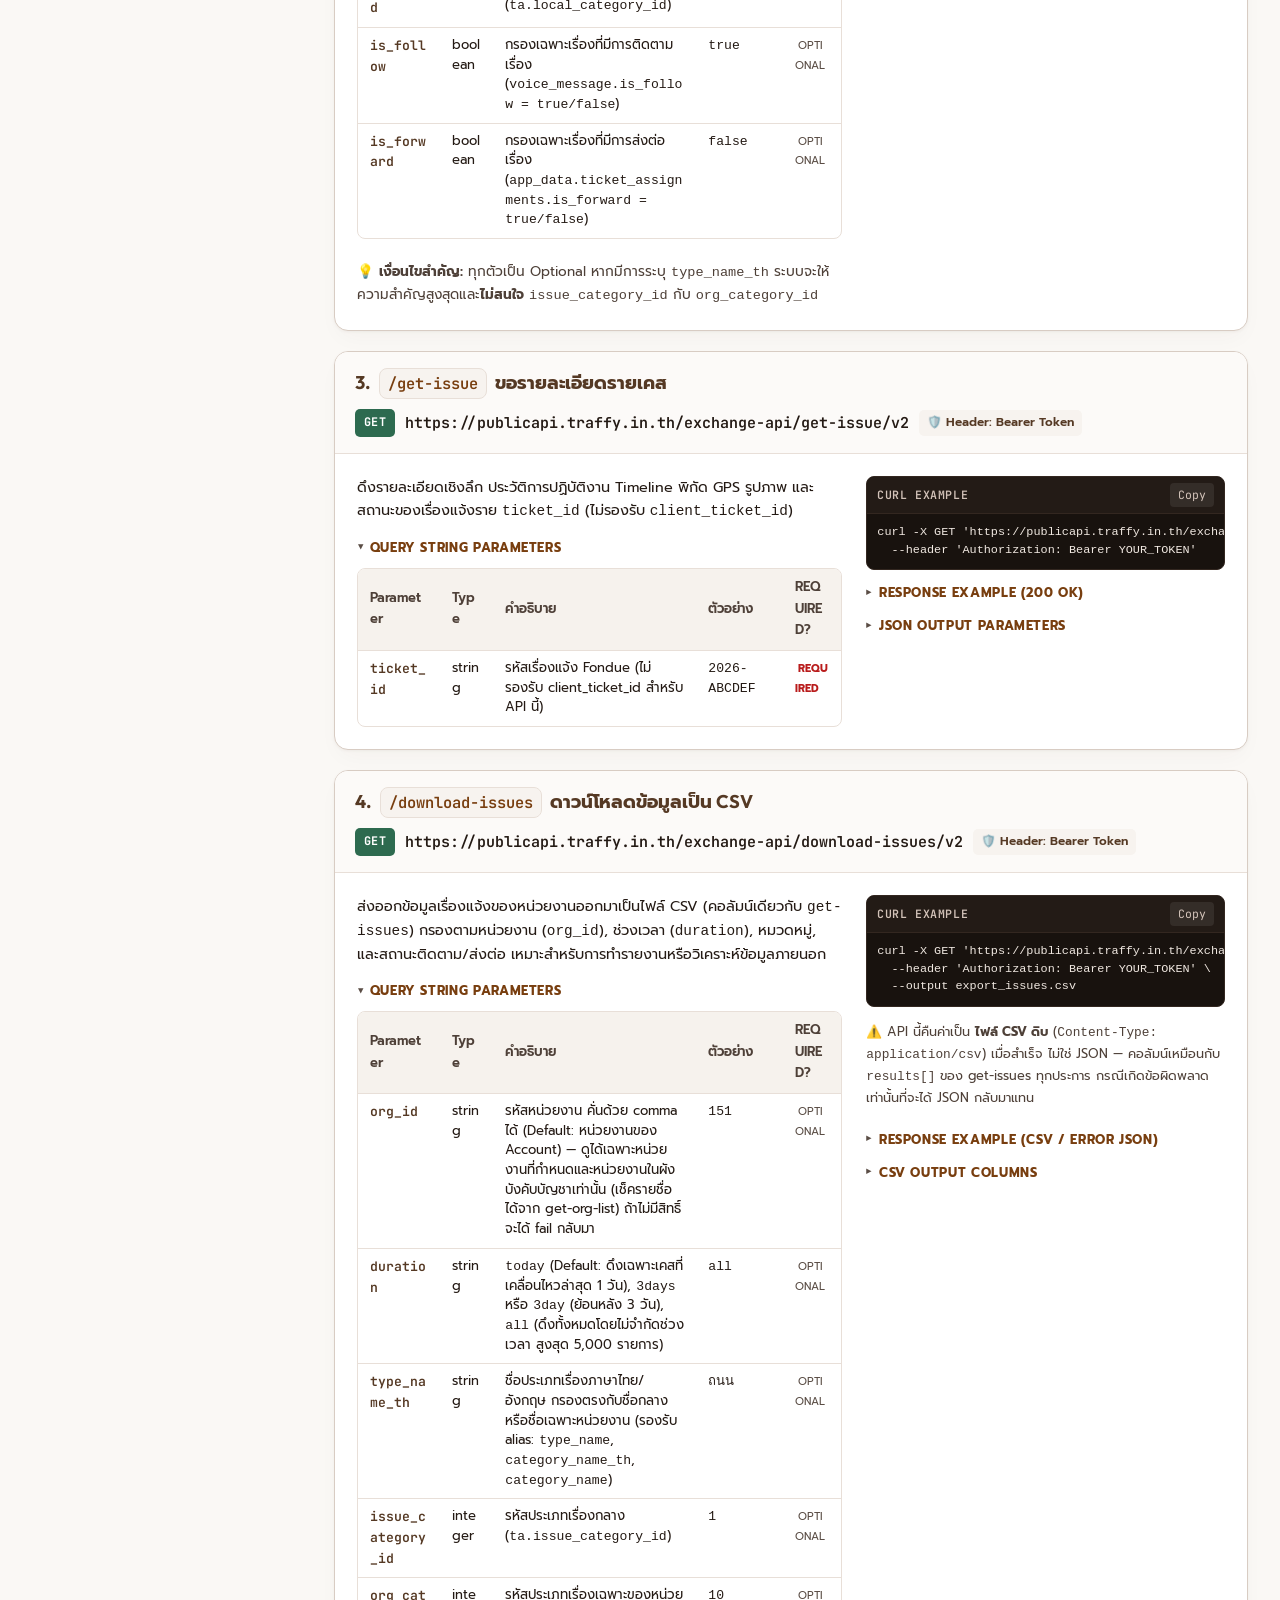
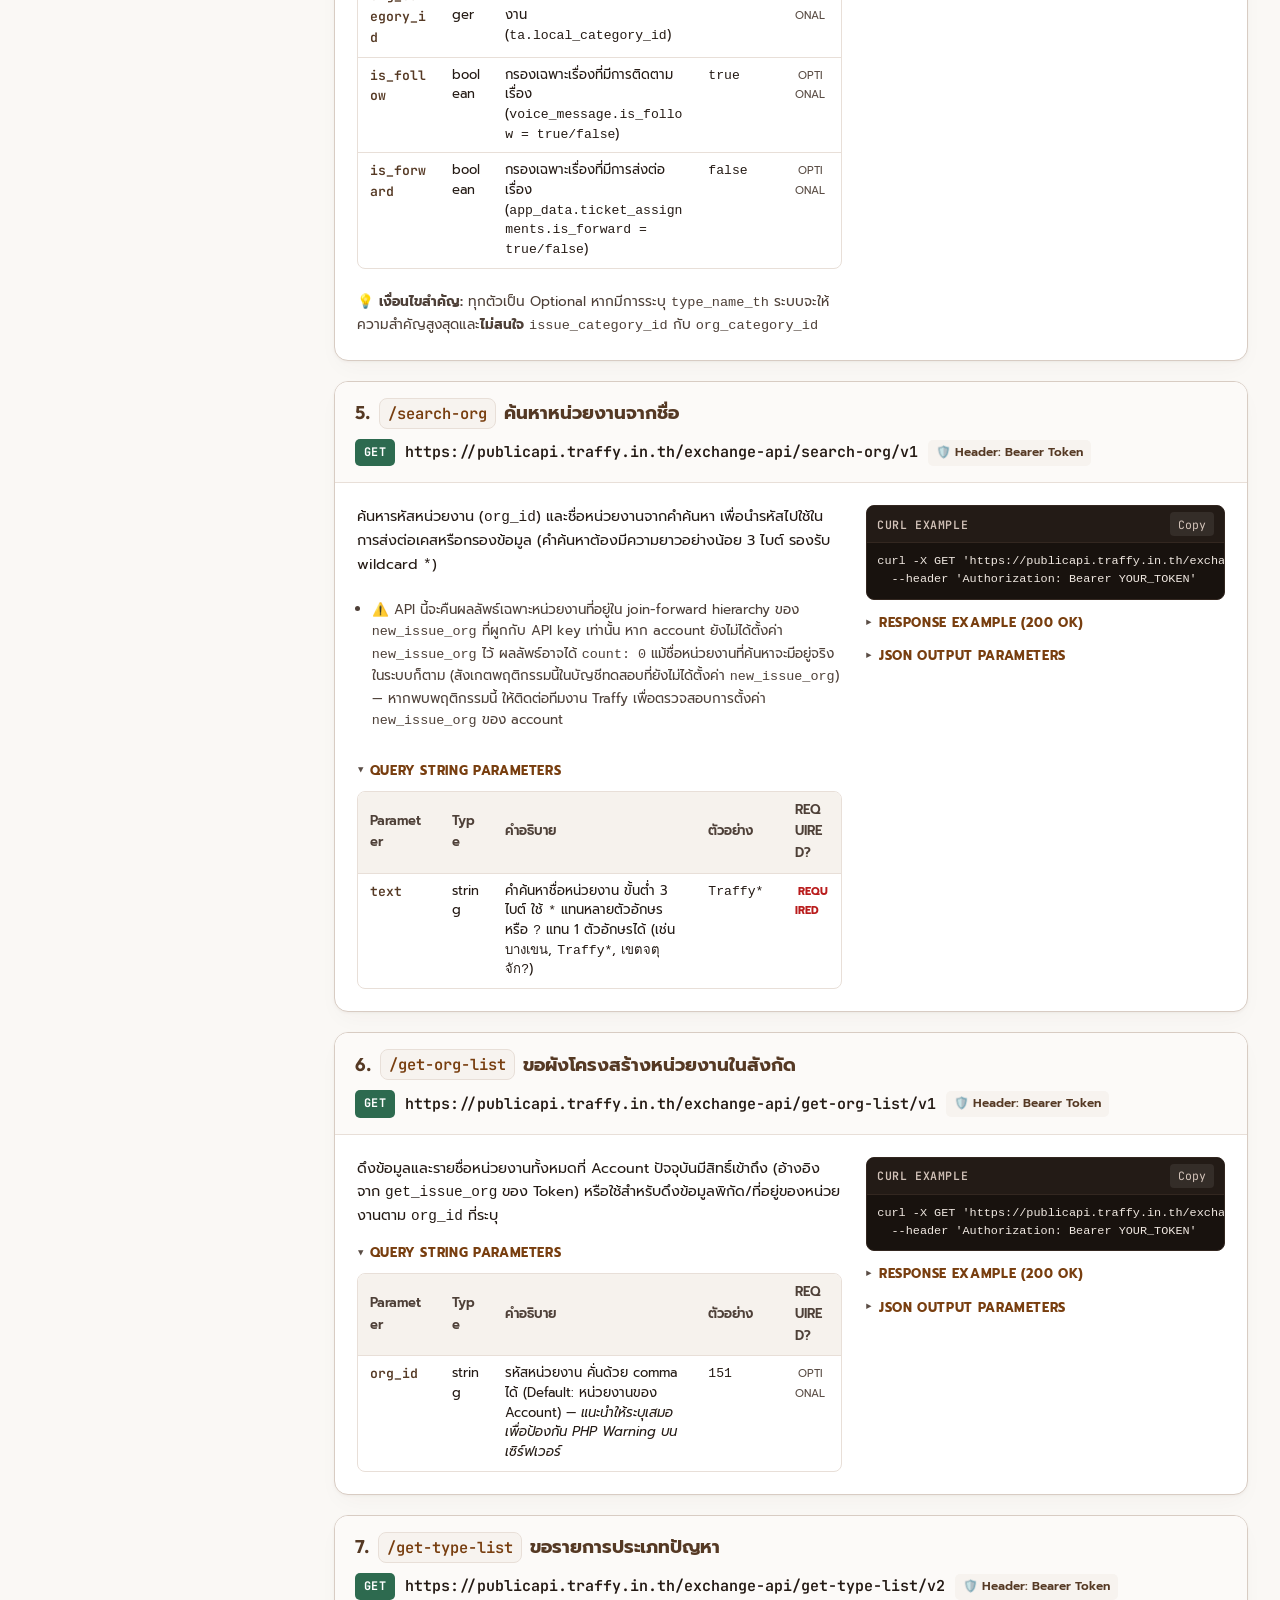
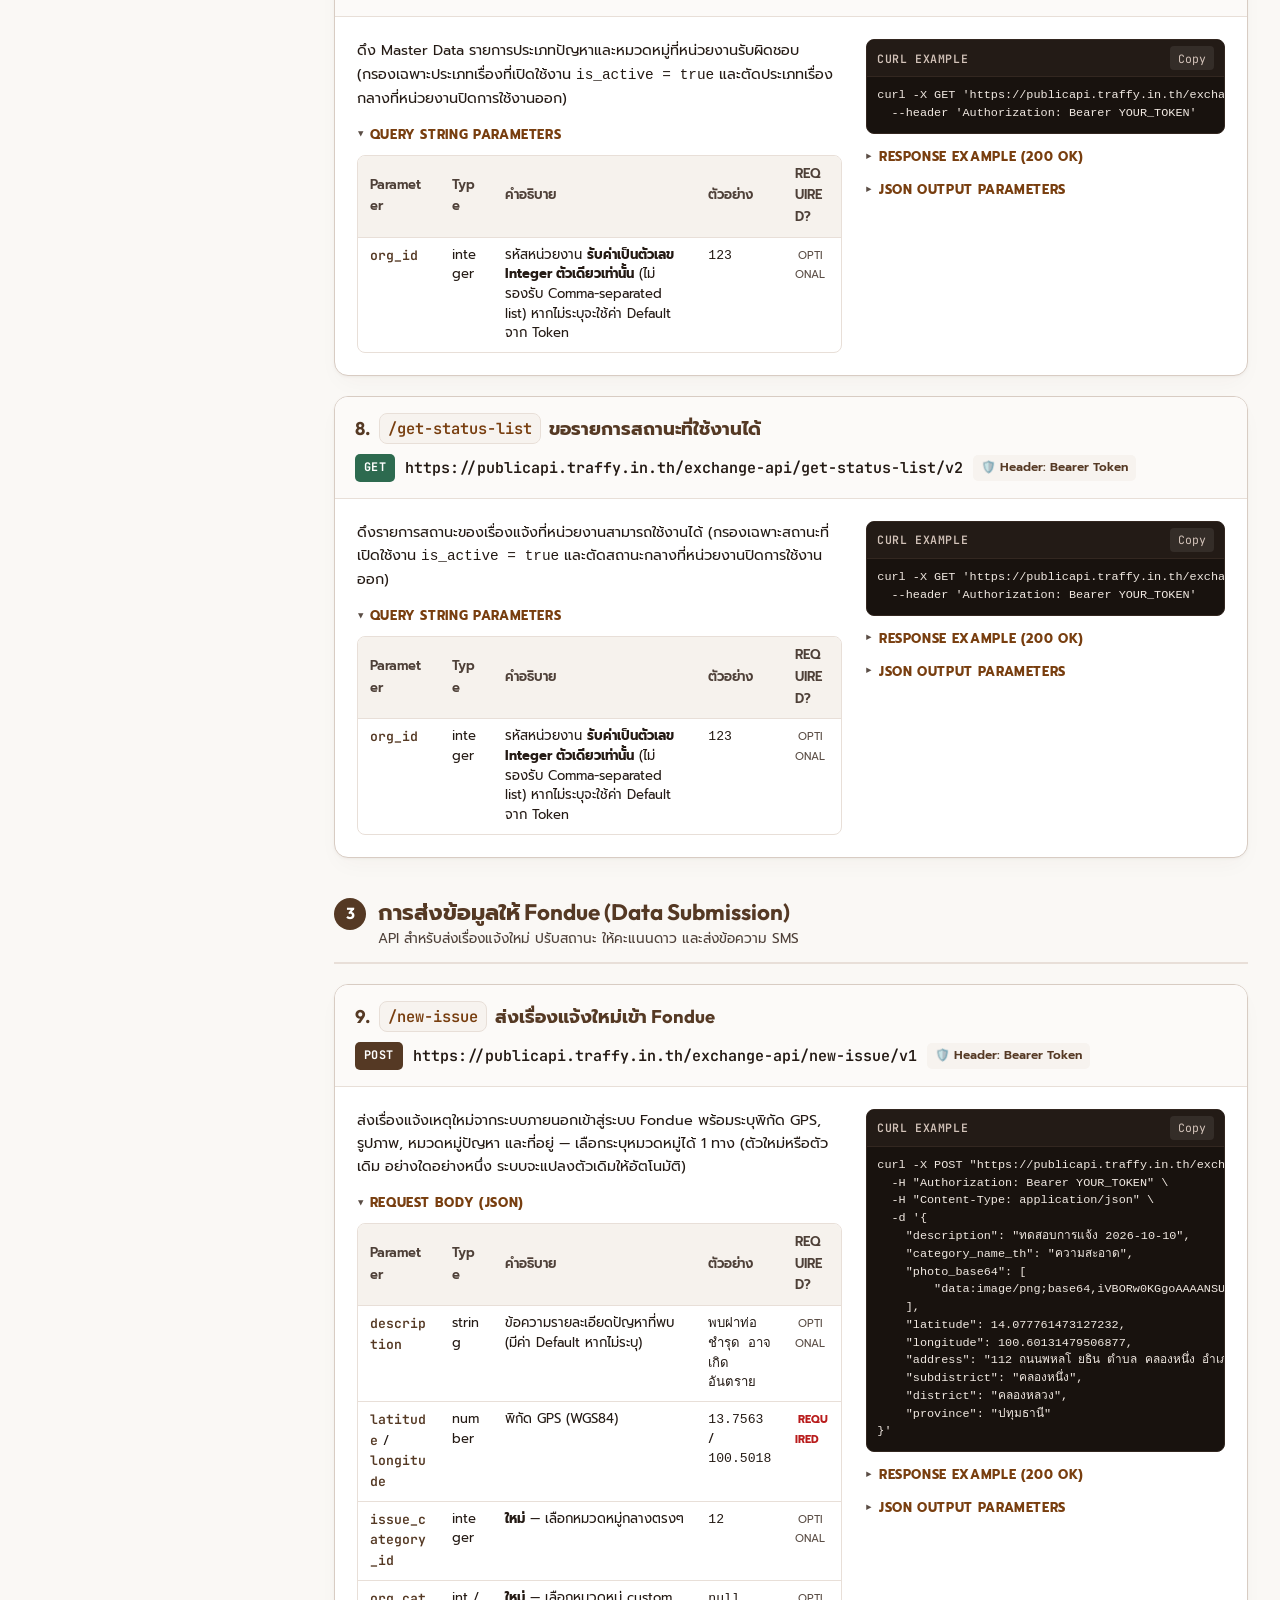
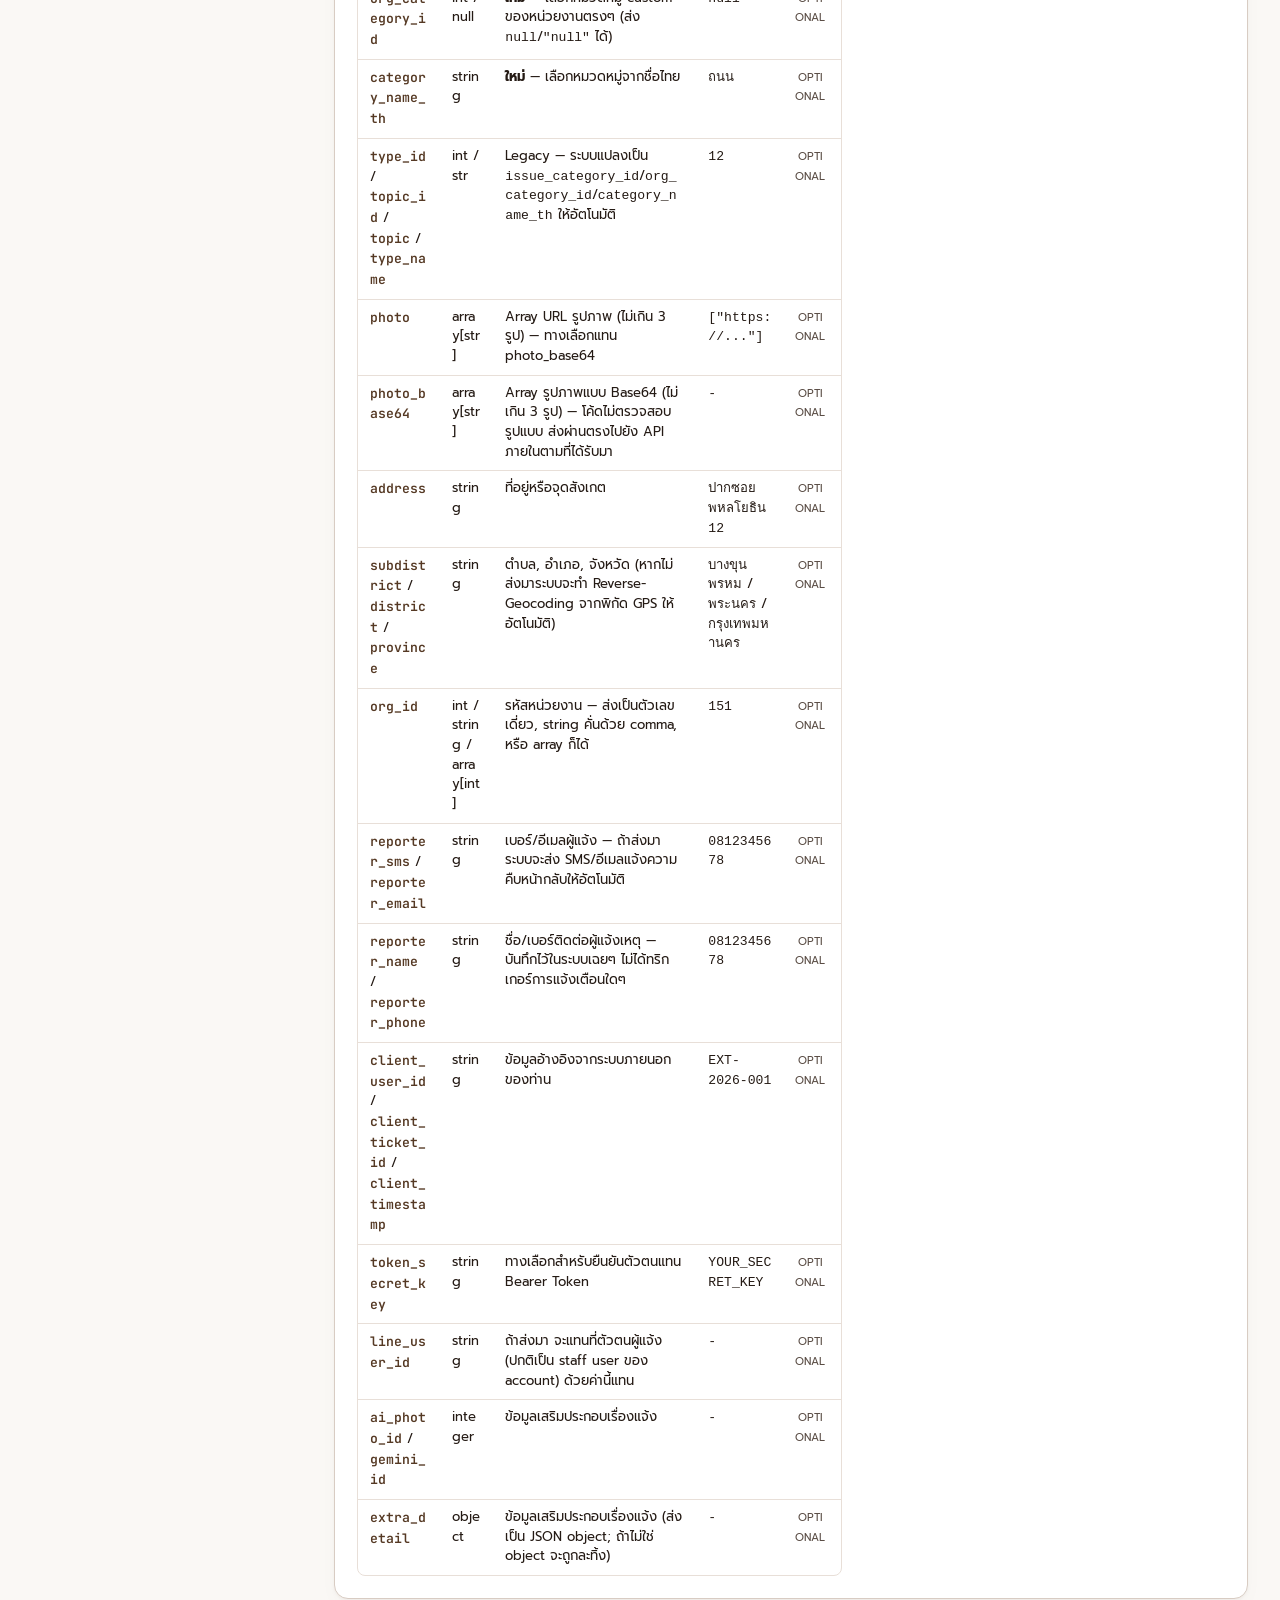
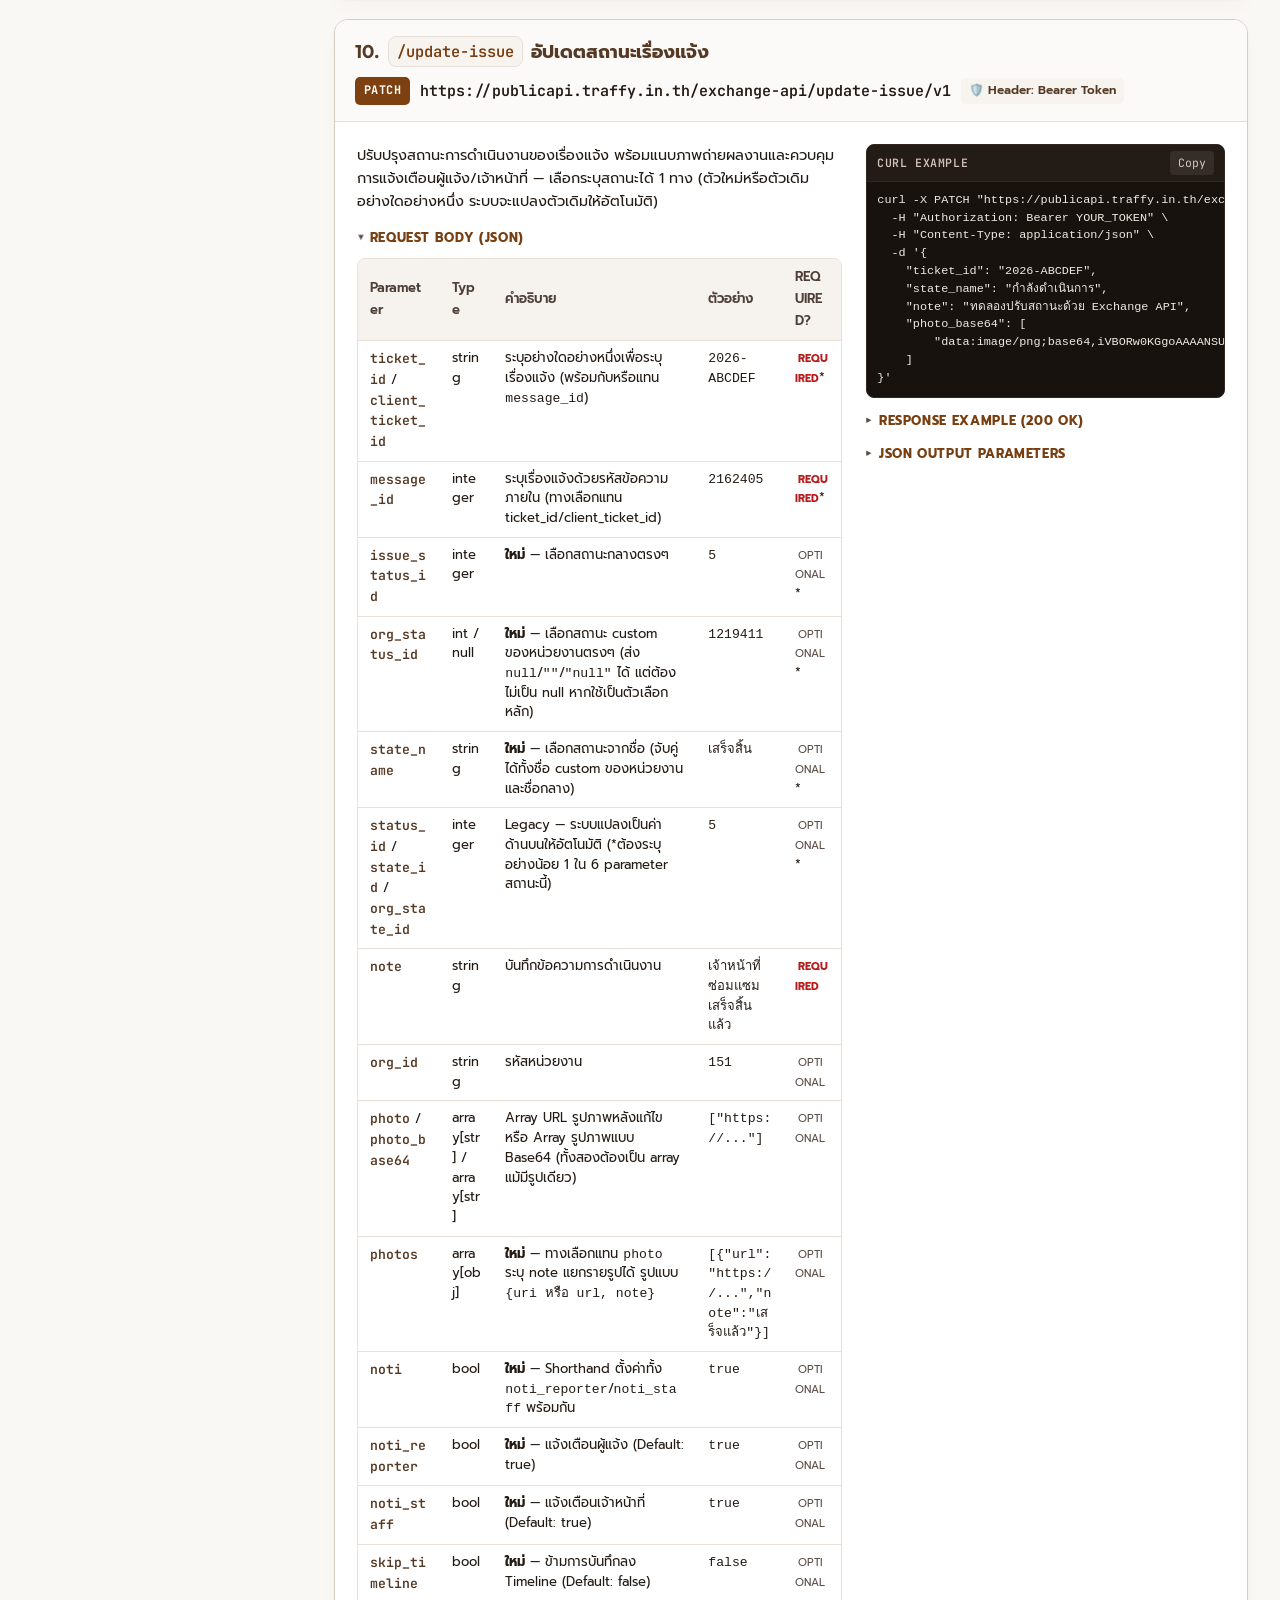
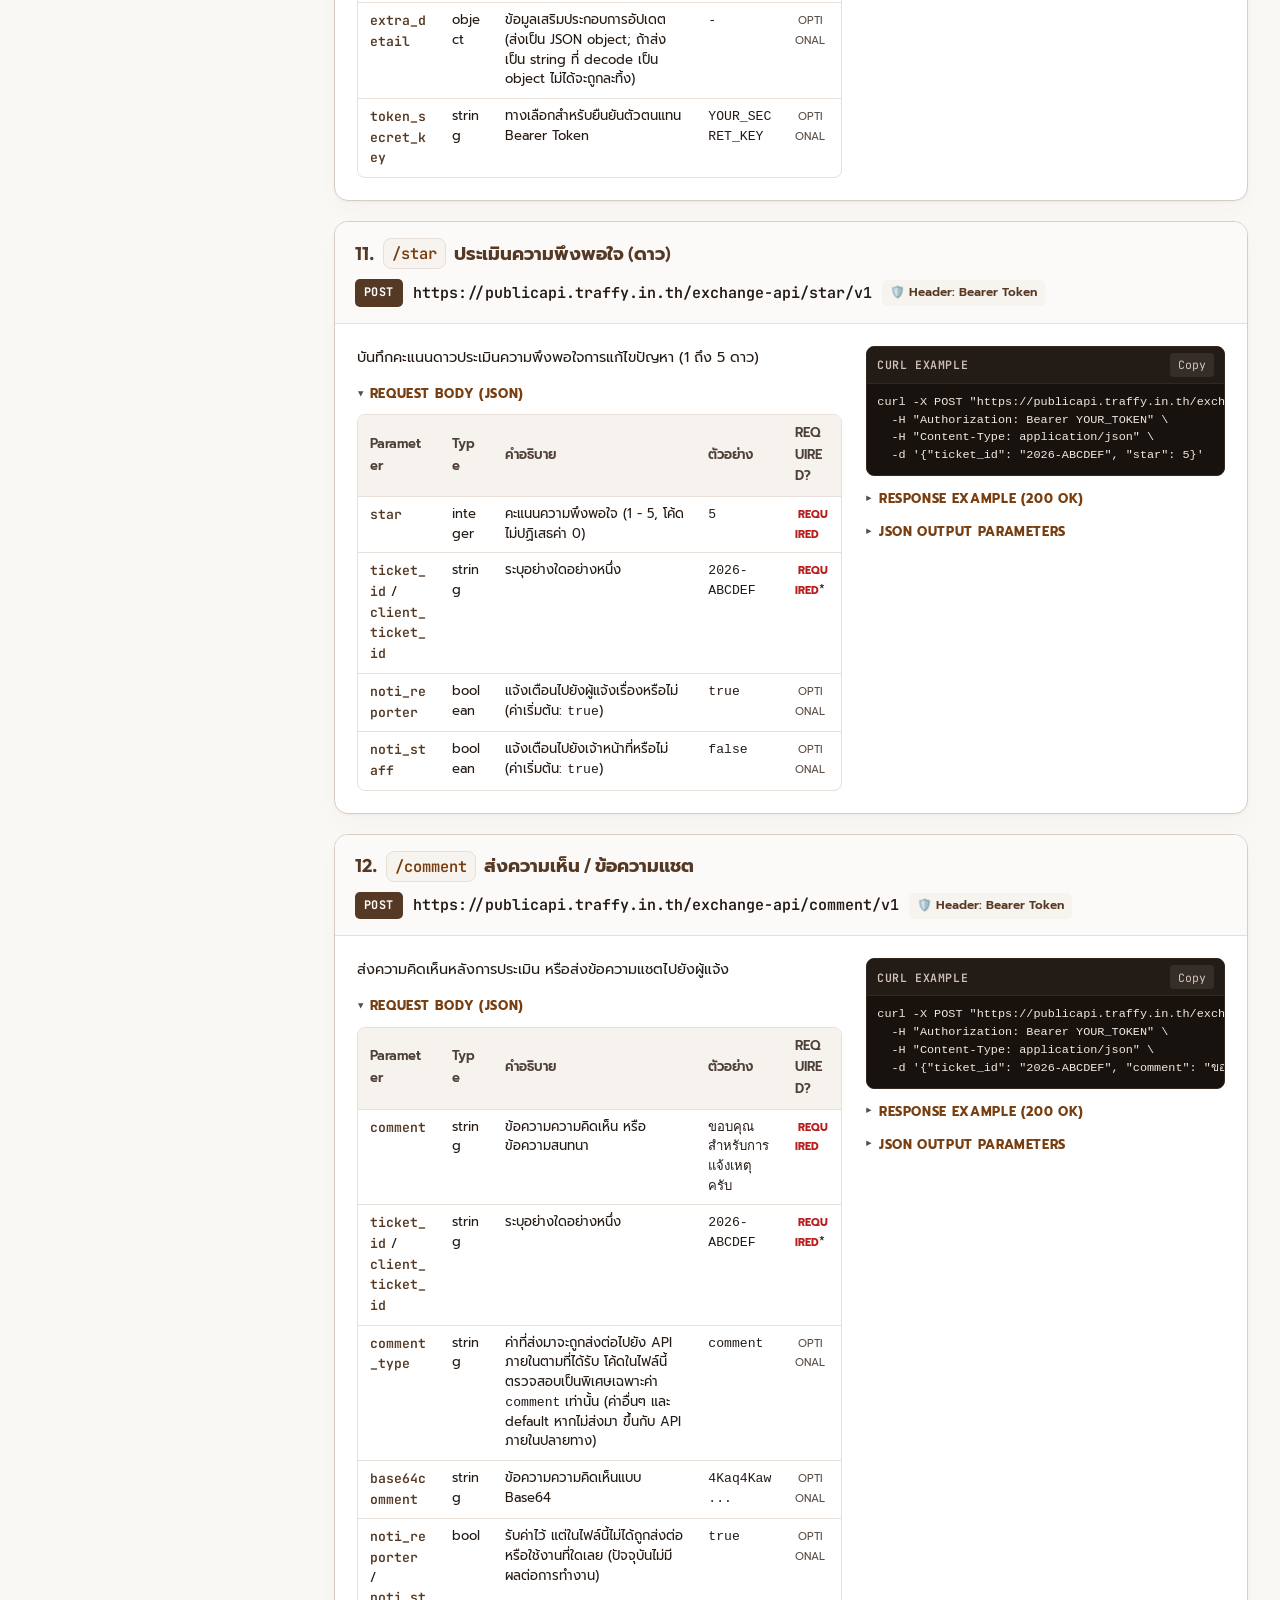
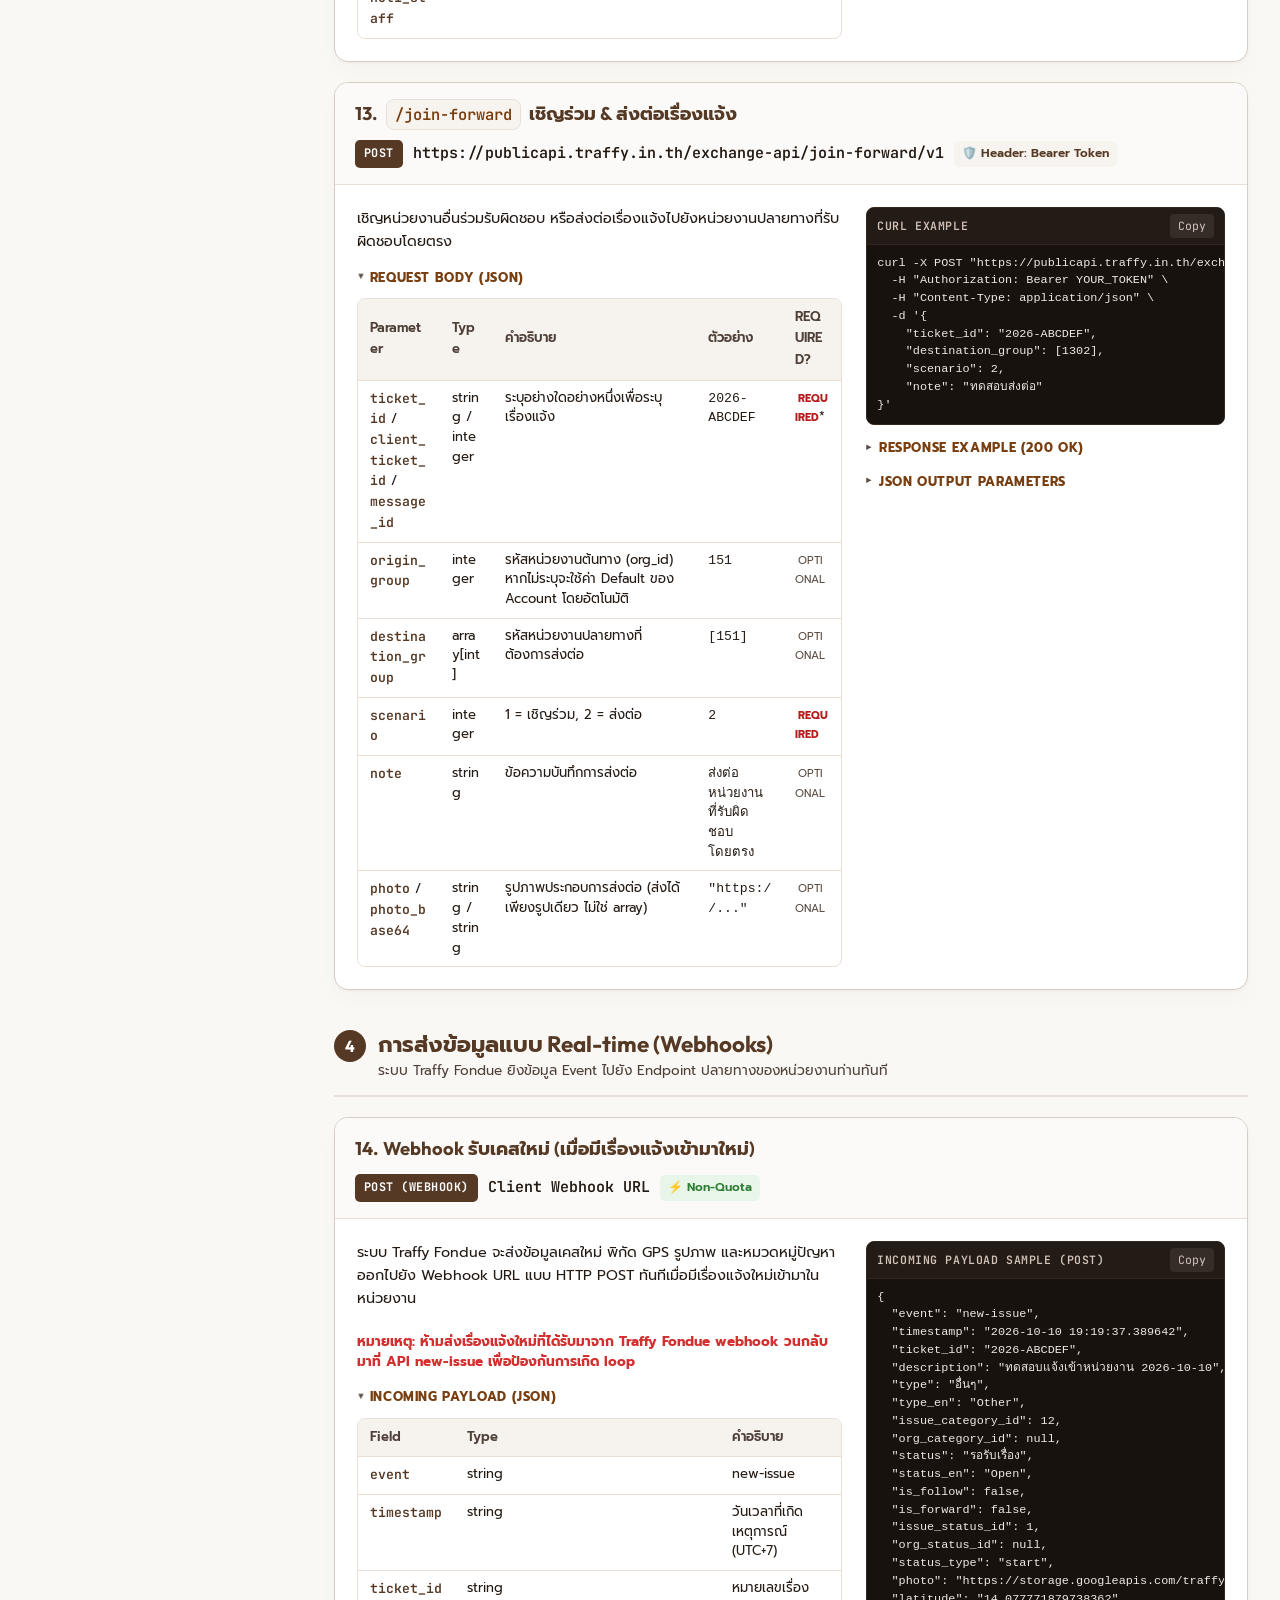
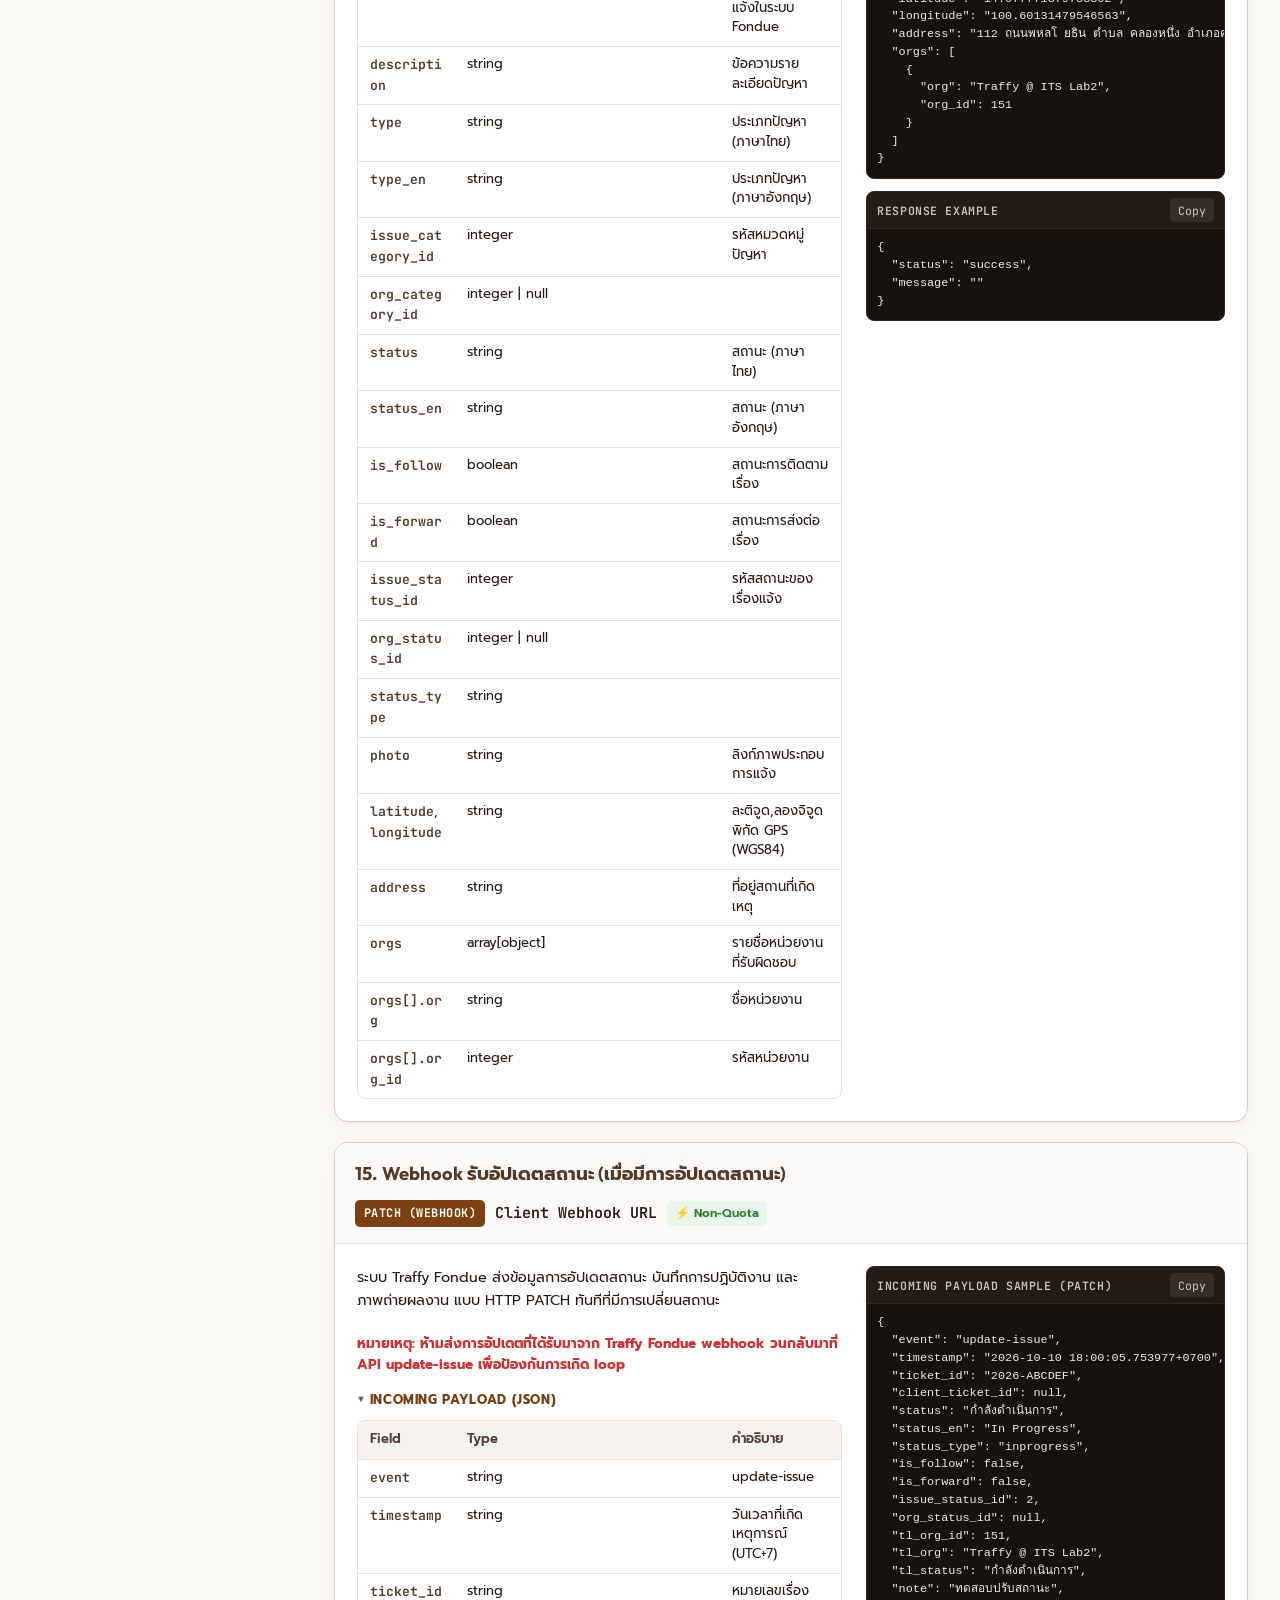
==== commit d643914d: "docs: sync webhook and join-forward changes across project docs Update README, HANDOFF, OKF, ADR, an" ====
--- a/docs.html
+++ b/docs.html
@@ -3466,47 +3466,11 @@
                             <td><span class="param-opt">OPTIONAL</span></td>
                           </tr>
                           <tr>
-                            <td><span class="param-name">noti</span></td>
-                            <td>bool</td>
-                            <td>Shorthand ตั้งค่าทั้ง noti_reporter/noti_staff</td>
-                            <td><code>true</code></td>
-                            <td><span class="param-opt">OPTIONAL</span></td>
-                          </tr>
-                          <tr>
-                            <td><span class="param-name">noti_staff</span></td>
-                            <td>bool</td>
-                            <td>แจ้งเตือนเจ้าหน้าที่ (Default: true)</td>
-                            <td><code>true</code></td>
-                            <td><span class="param-opt">OPTIONAL</span></td>
-                          </tr>
-                          <tr>
-                            <td><span class="param-name">noti_reporter</span></td>
-                            <td>bool</td>
-                            <td>แจ้งเตือนผู้แจ้ง (Default: true)</td>
-                            <td><code>true</code></td>
-                            <td><span class="param-opt">OPTIONAL</span></td>
-                          </tr>
-                          <tr>
-                            <td><span class="param-name">skip_timeline</span></td>
-                            <td>bool</td>
-                            <td>ข้ามการบันทึกลง Timeline (Default: false)</td>
-                            <td><code>false</code></td>
-                            <td><span class="param-opt">OPTIONAL</span></td>
-                          </tr>
-                          <tr>
                             <td><span class="param-name">photo</span> / <span class="param-name">photo_base64</span>
                             </td>
                             <td>string / string</td>
                             <td>รูปภาพประกอบการส่งต่อ (ส่งได้เพียงรูปเดียว ไม่ใช่ array)</td>
                             <td><code>"https://..."</code></td>
-                            <td><span class="param-opt">OPTIONAL</span></td>
-                          </tr>
-                          <tr>
-                            <td><span class="param-name">recursive_counter</span> / <span
-                                class="param-name">timestamp</span> / <span class="param-name">use_admin</span></td>
-                            <td>int / string / bool</td>
-                            <td>พารามิเตอร์ภายในสำหรับการควบคุมการส่งต่อซ้ำและสิทธิ์ Admin</td>
-                            <td><code>-</code></td>
                             <td><span class="param-opt">OPTIONAL</span></td>
                           </tr>
                         </tbody>
@@ -3583,21 +3547,9 @@
                             <td><code>819</code></td>
                           </tr>
                           <tr>
-                            <td><span class="param-name">results</span></td>
-                            <td>ส่งผ่านมาจาก internal API <code>join_forward</code> โดยตรง (ไม่มีสัญญา (contract)
-                              ที่ตายตัวเปิดเผยต่อสาธารณะ) — <b>ไม่ปรากฏ key นี้เสมอไป</b></td>
-                            <td><code>(Object, ไม่แน่นอน)</code></td>
-                          </tr>
-                          <tr>
-                            <td><span class="param-name">api_log_session_id</span></td>
+                            <td><span class="param-name">api_log_session_id</span> / <span class="param-name">api_log_session_id_join_forward</span></td>
                             <td>หมายเลข API log session สำหรับ debug ร่วมกับทีม Traffy</td>
                             <td><code>1234567890</code></td>
-                          </tr>
-                          <tr>
-                            <td><span class="param-name">api_log_session_id_join_forward</span></td>
-                            <td>API log session ของการเรียก internal API <code>join_forward</code>
-                              ที่ทำงานจริงเบื้องหลัง (มีประโยชน์เวลาแจ้งทีม Traffy ตรวจสอบปัญหา)</td>
-                            <td><code>987654321</code></td>
                           </tr>
                         </tbody>
                       </table>
@@ -3636,7 +3588,7 @@
               </div>
               <div class="api-card-body">
                 <div class="api-details-col">
-                  <p class="api-desc">ระบบ Traffy Fondue ส่งข้อมูลเคสใหม่ พิกัด GPS รูปภาพ และหมวดหมู่ปัญหา แบบ HTTP
+                  <p class="api-desc">ระบบ Traffy Fondue จะส่งข้อมูลเคสใหม่ พิกัด GPS รูปภาพ และหมวดหมู่ปัญหา ออกไปยัง Webhook URL แบบ HTTP
                     POST ทันทีเมื่อมีเรื่องแจ้งใหม่เข้ามาในหน่วยงาน</p>
                   <p
                     style="color: #d32f2f; font-weight: bold; margin-top: 0.5rem; font-size: 0.85rem; line-height: 1.5;">
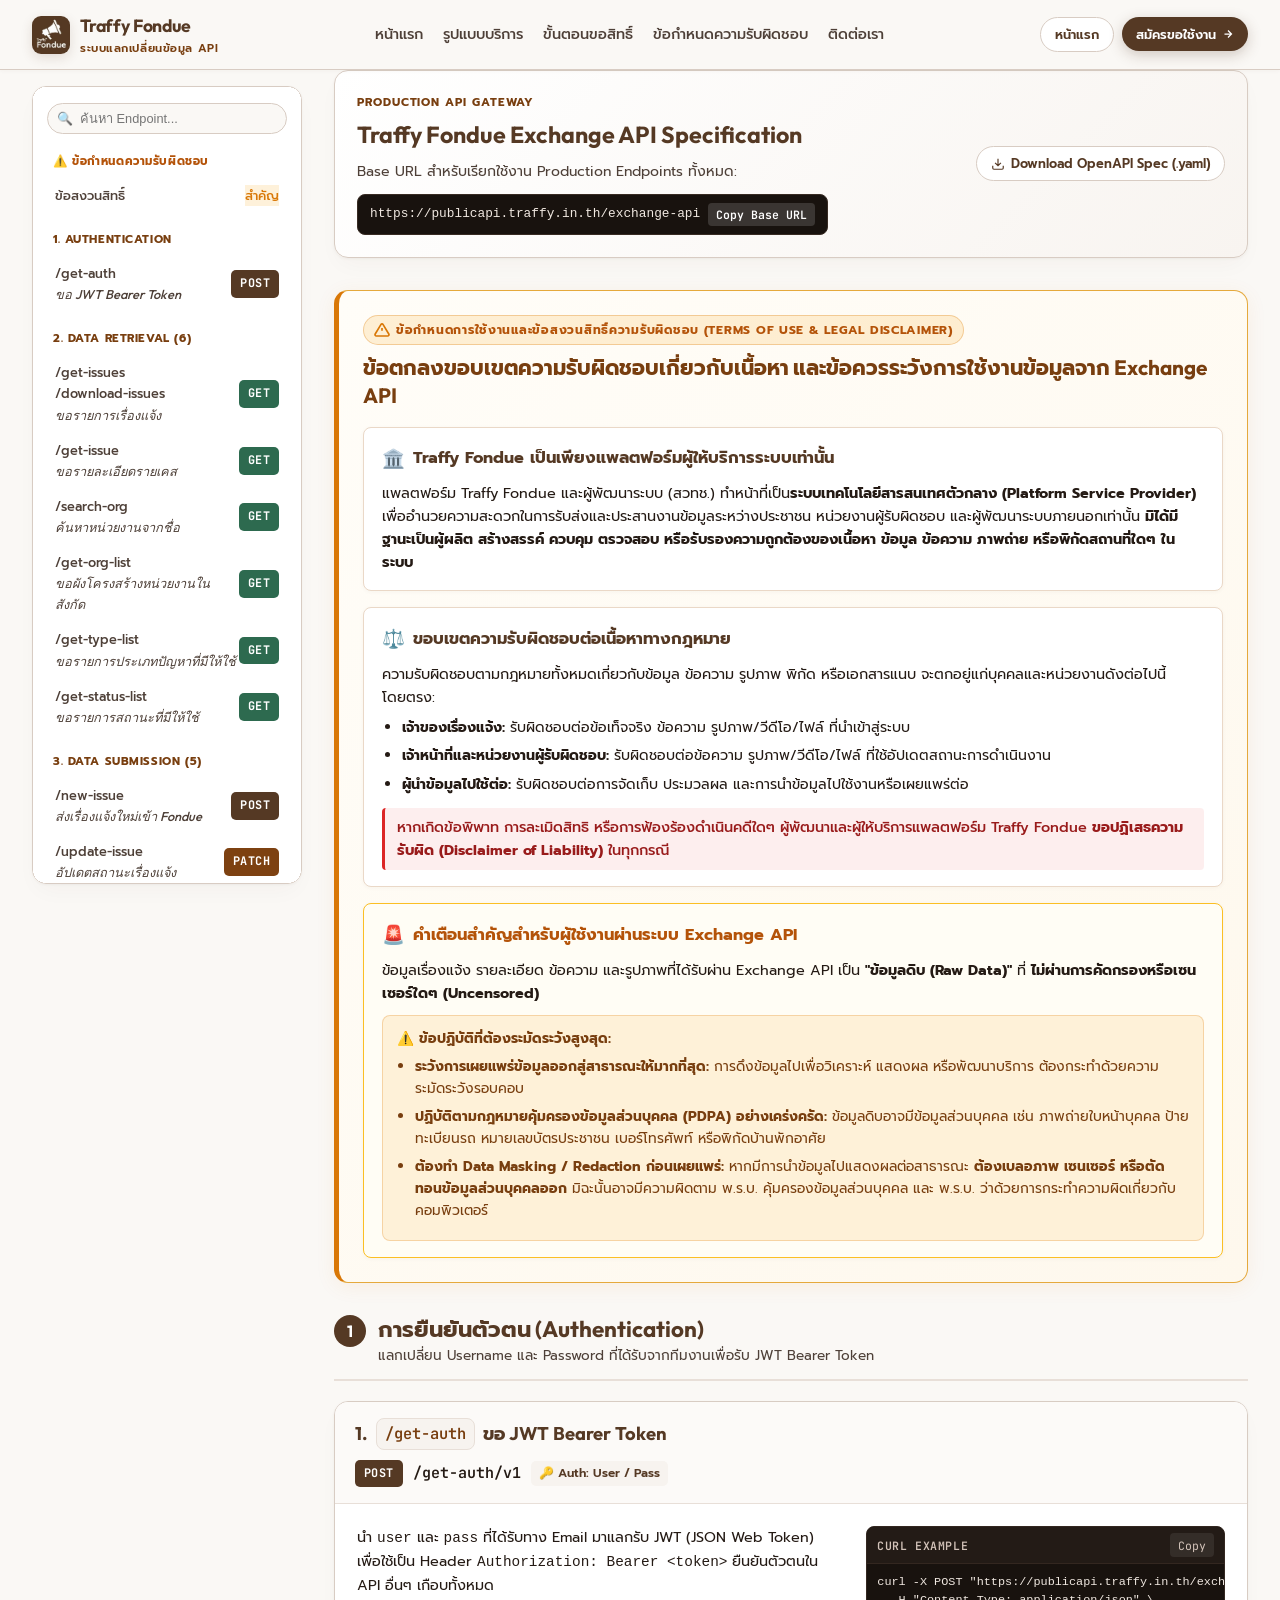
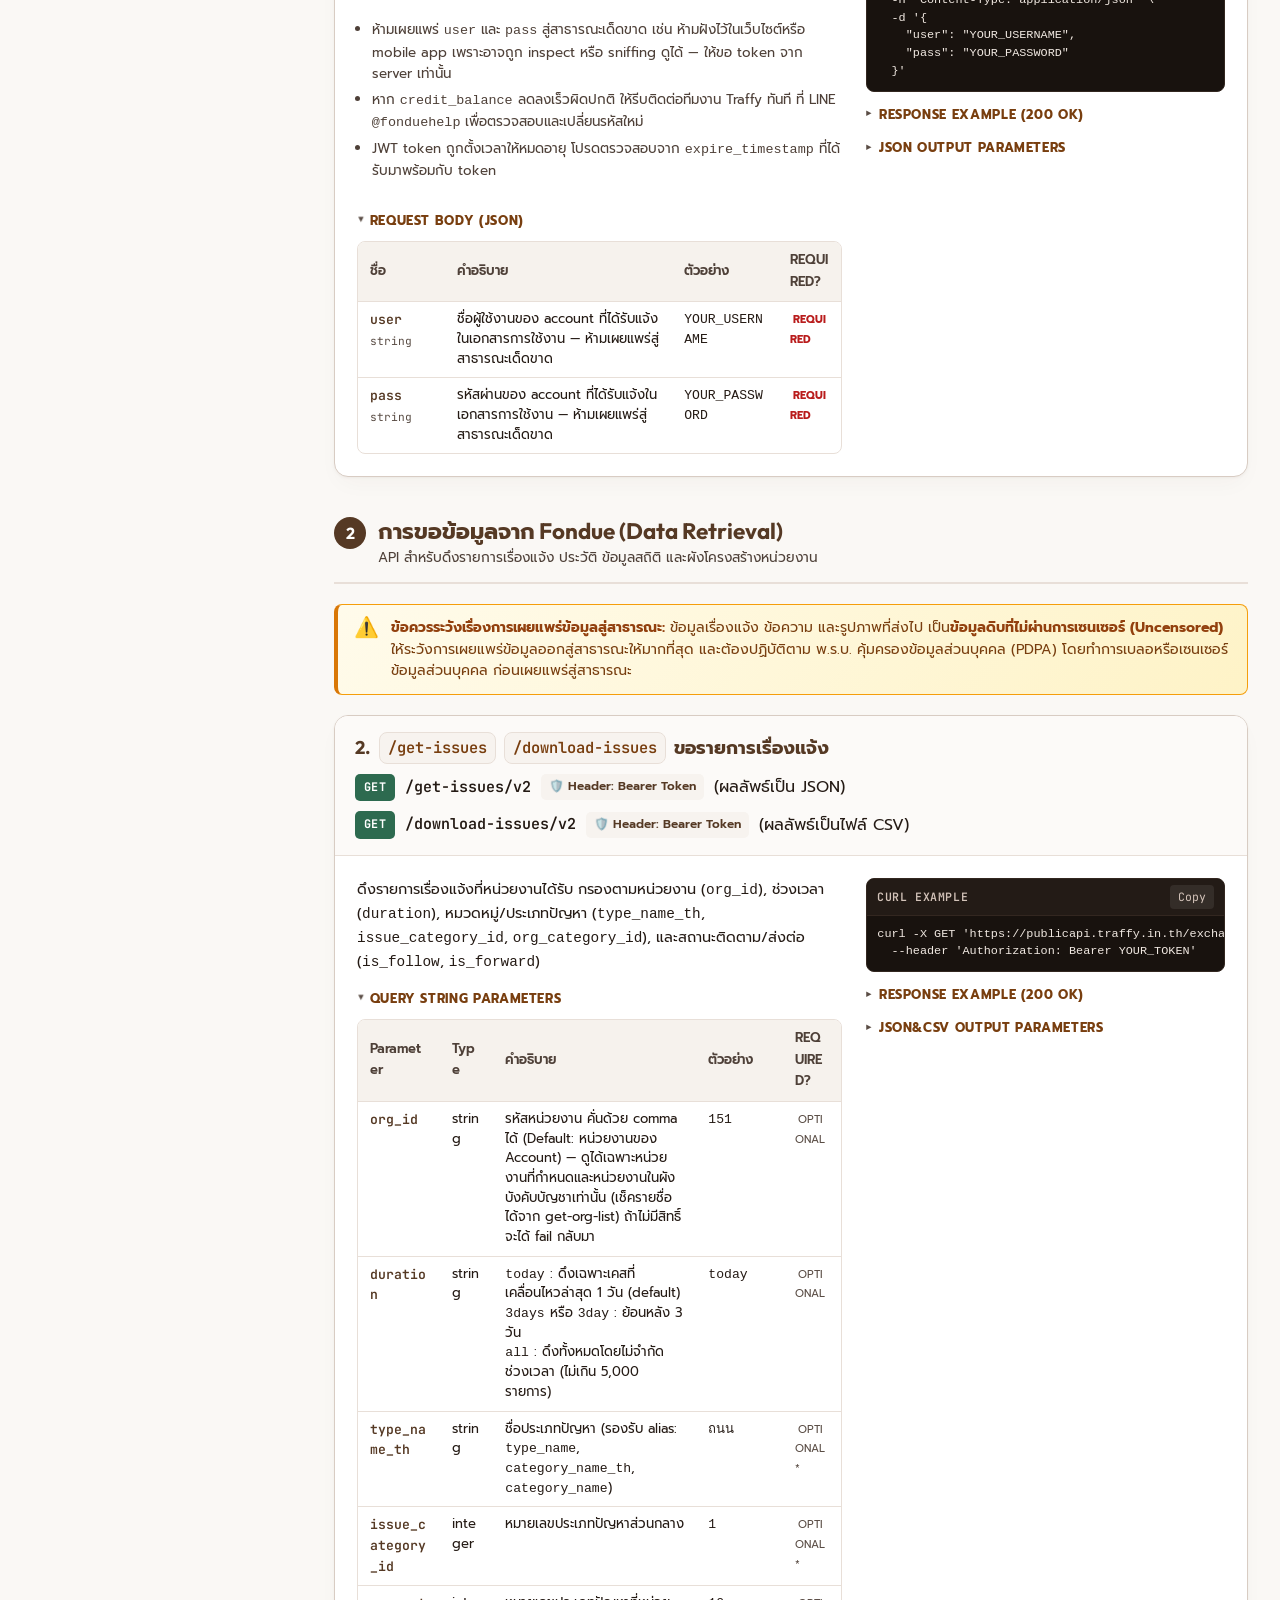
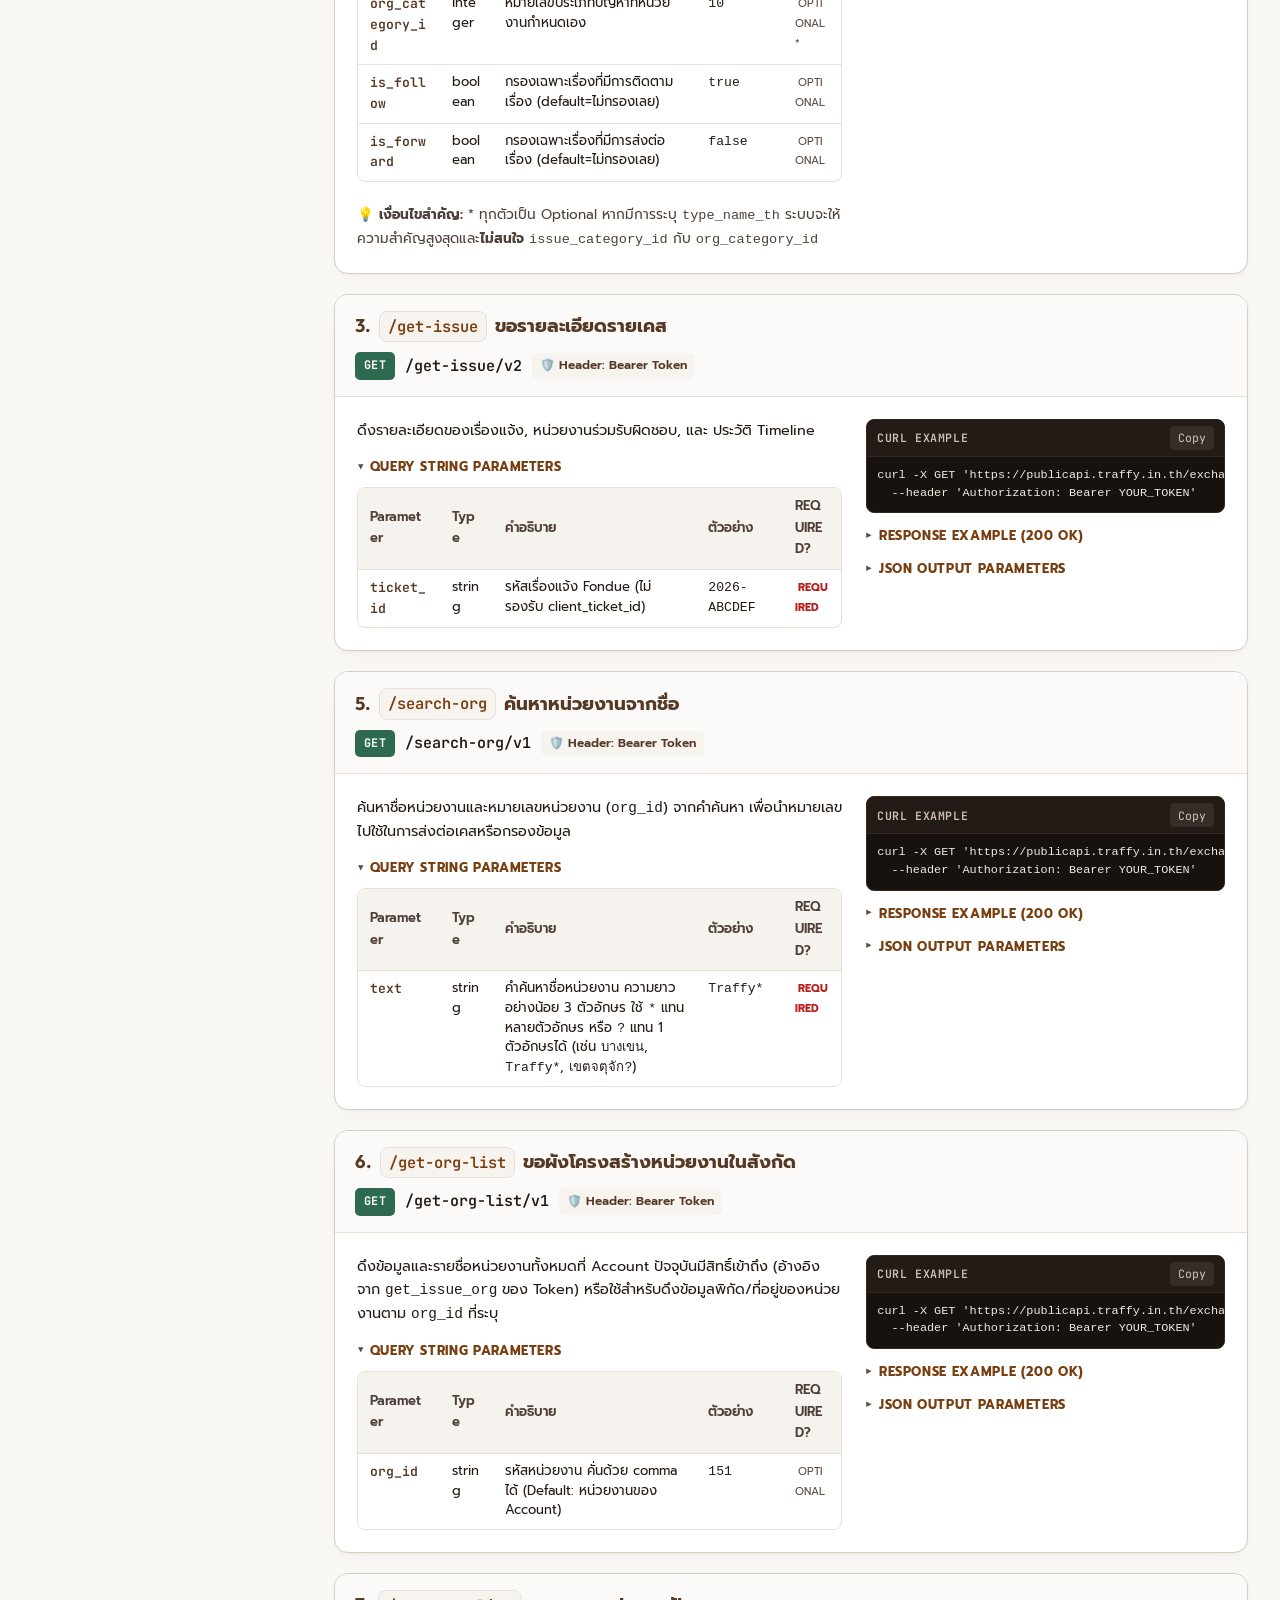
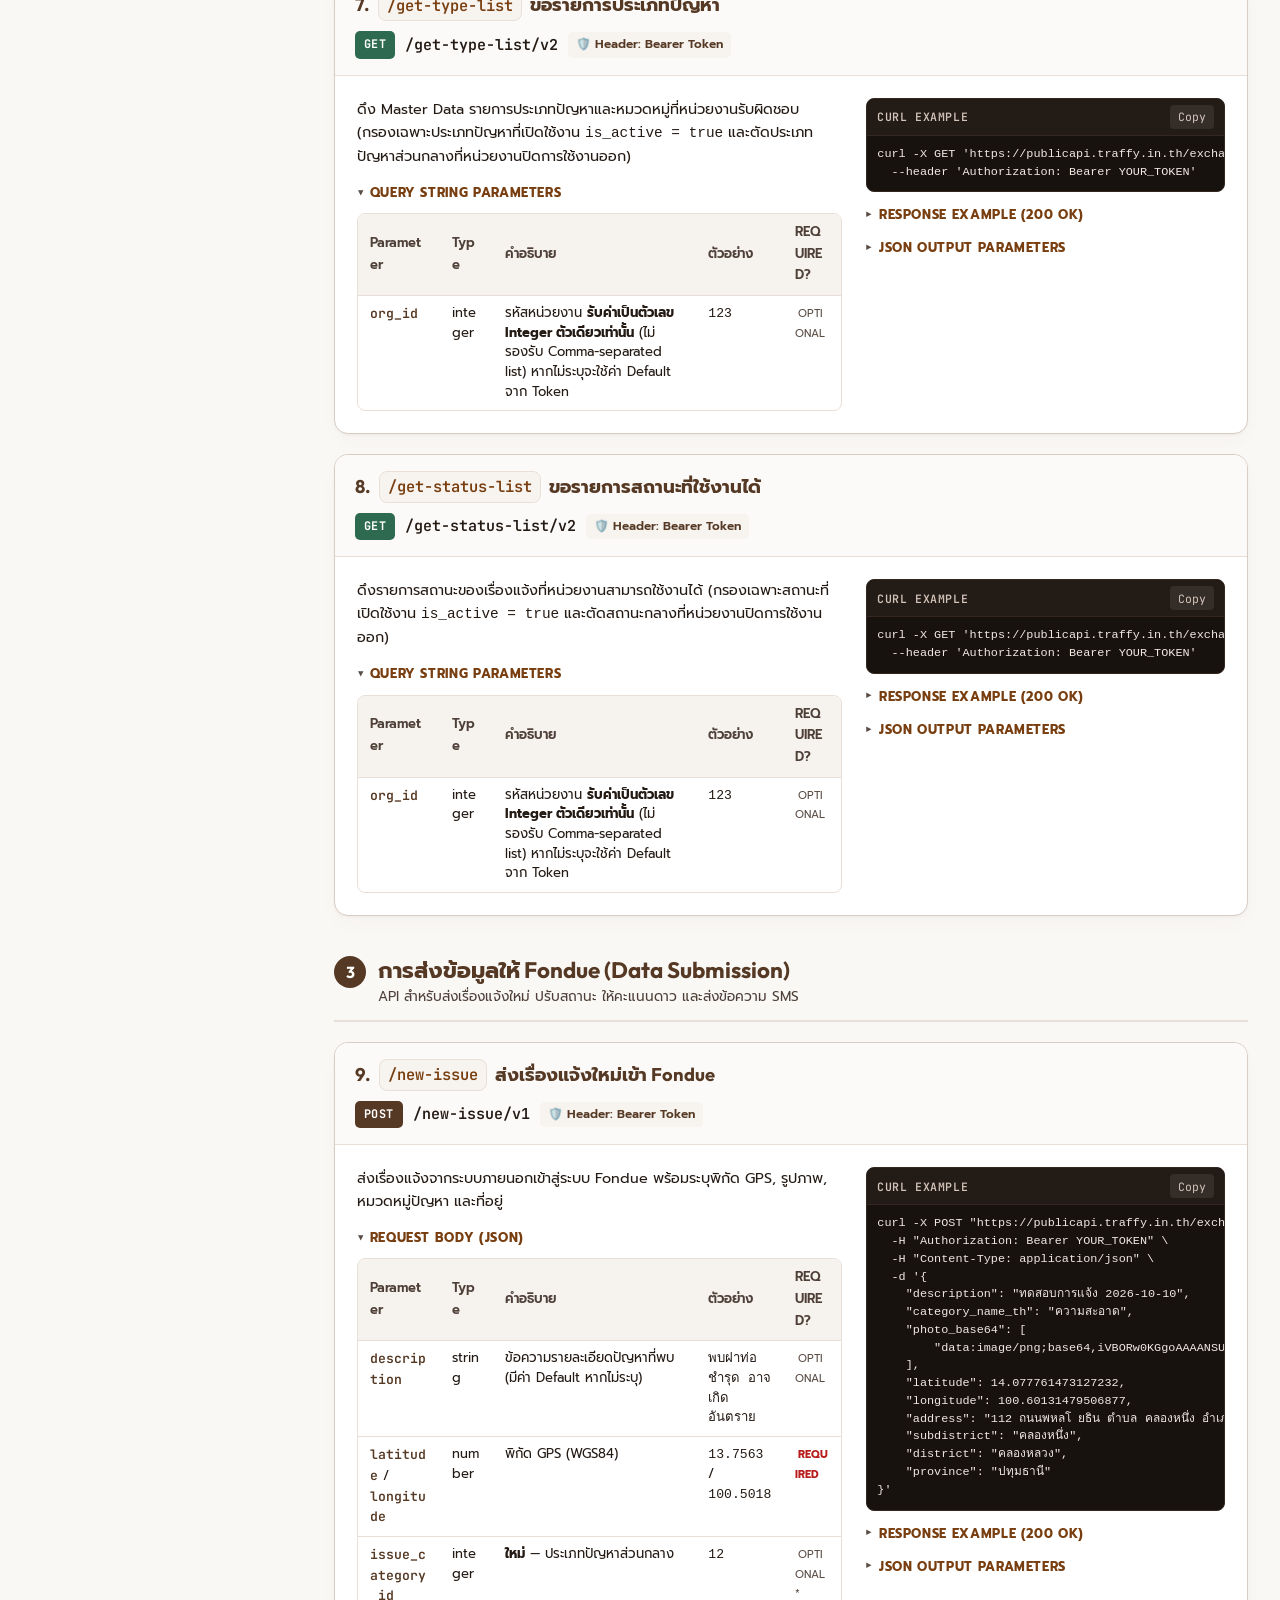
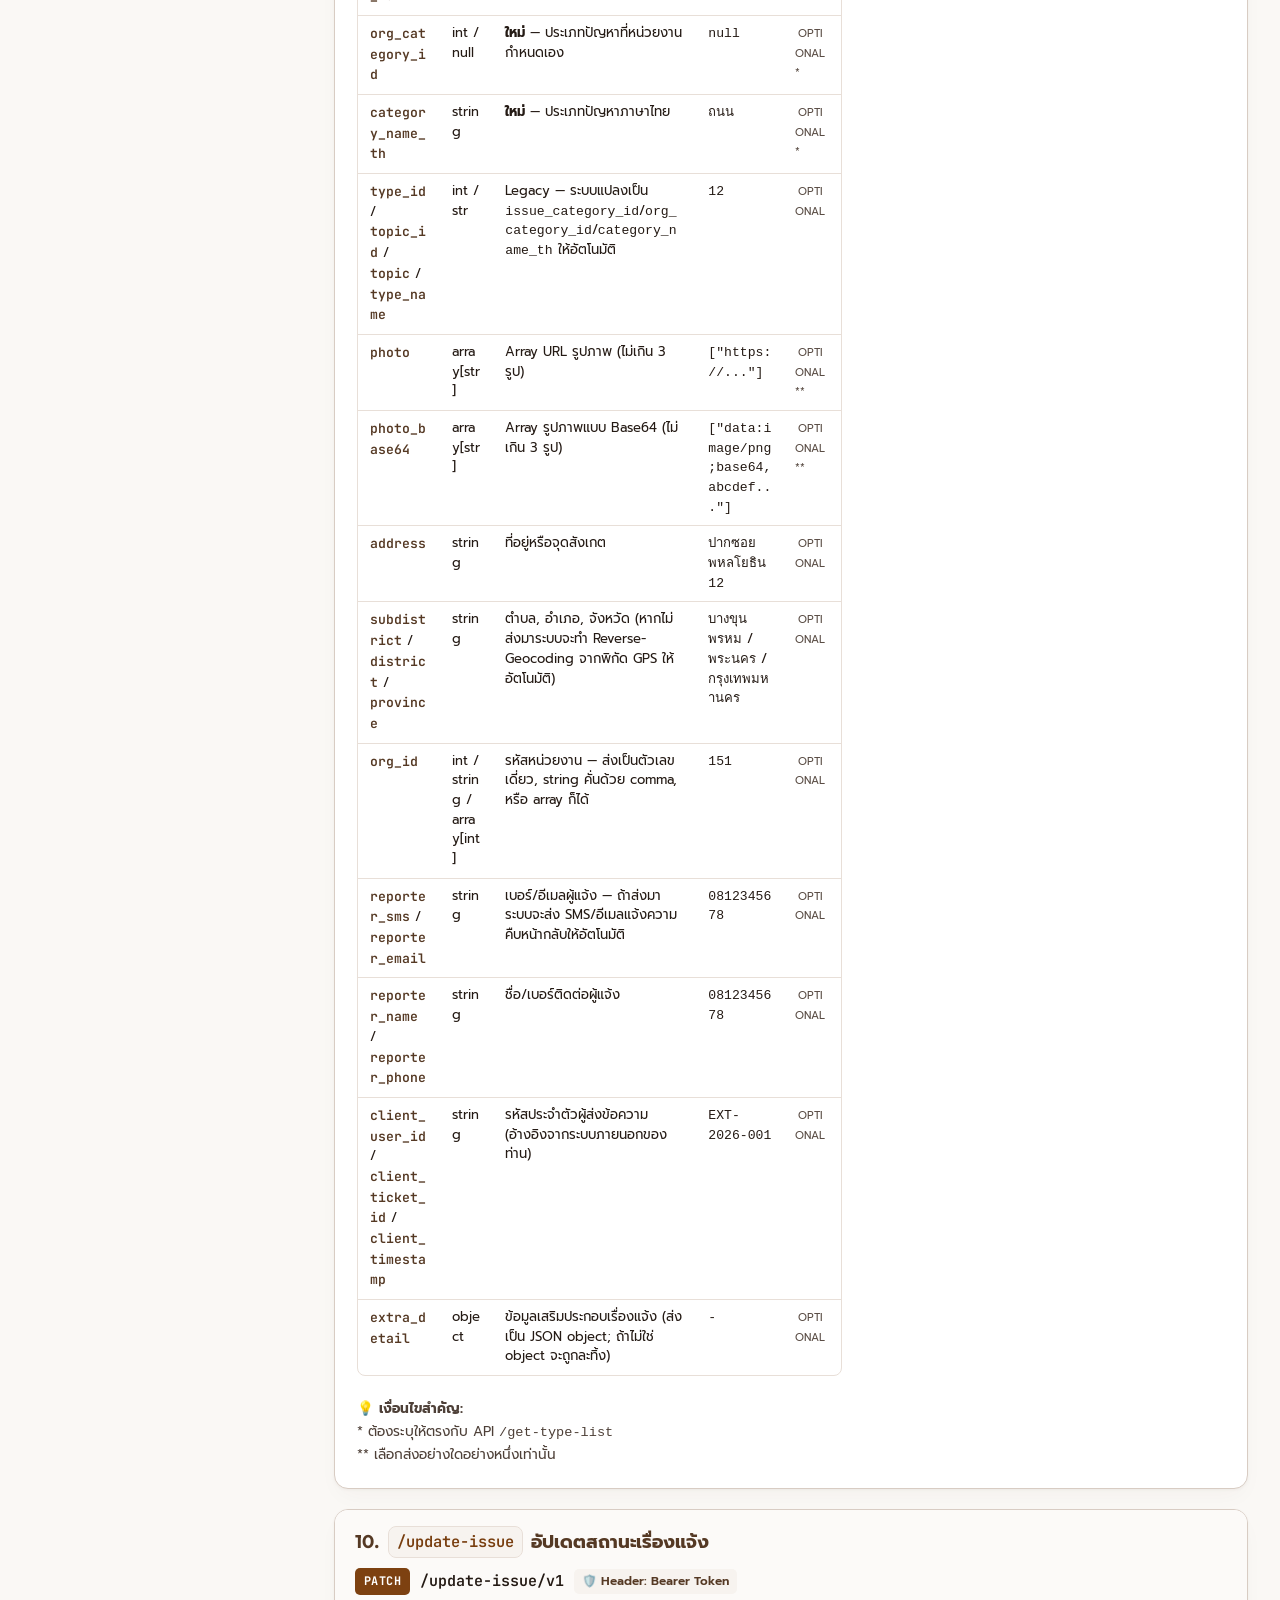
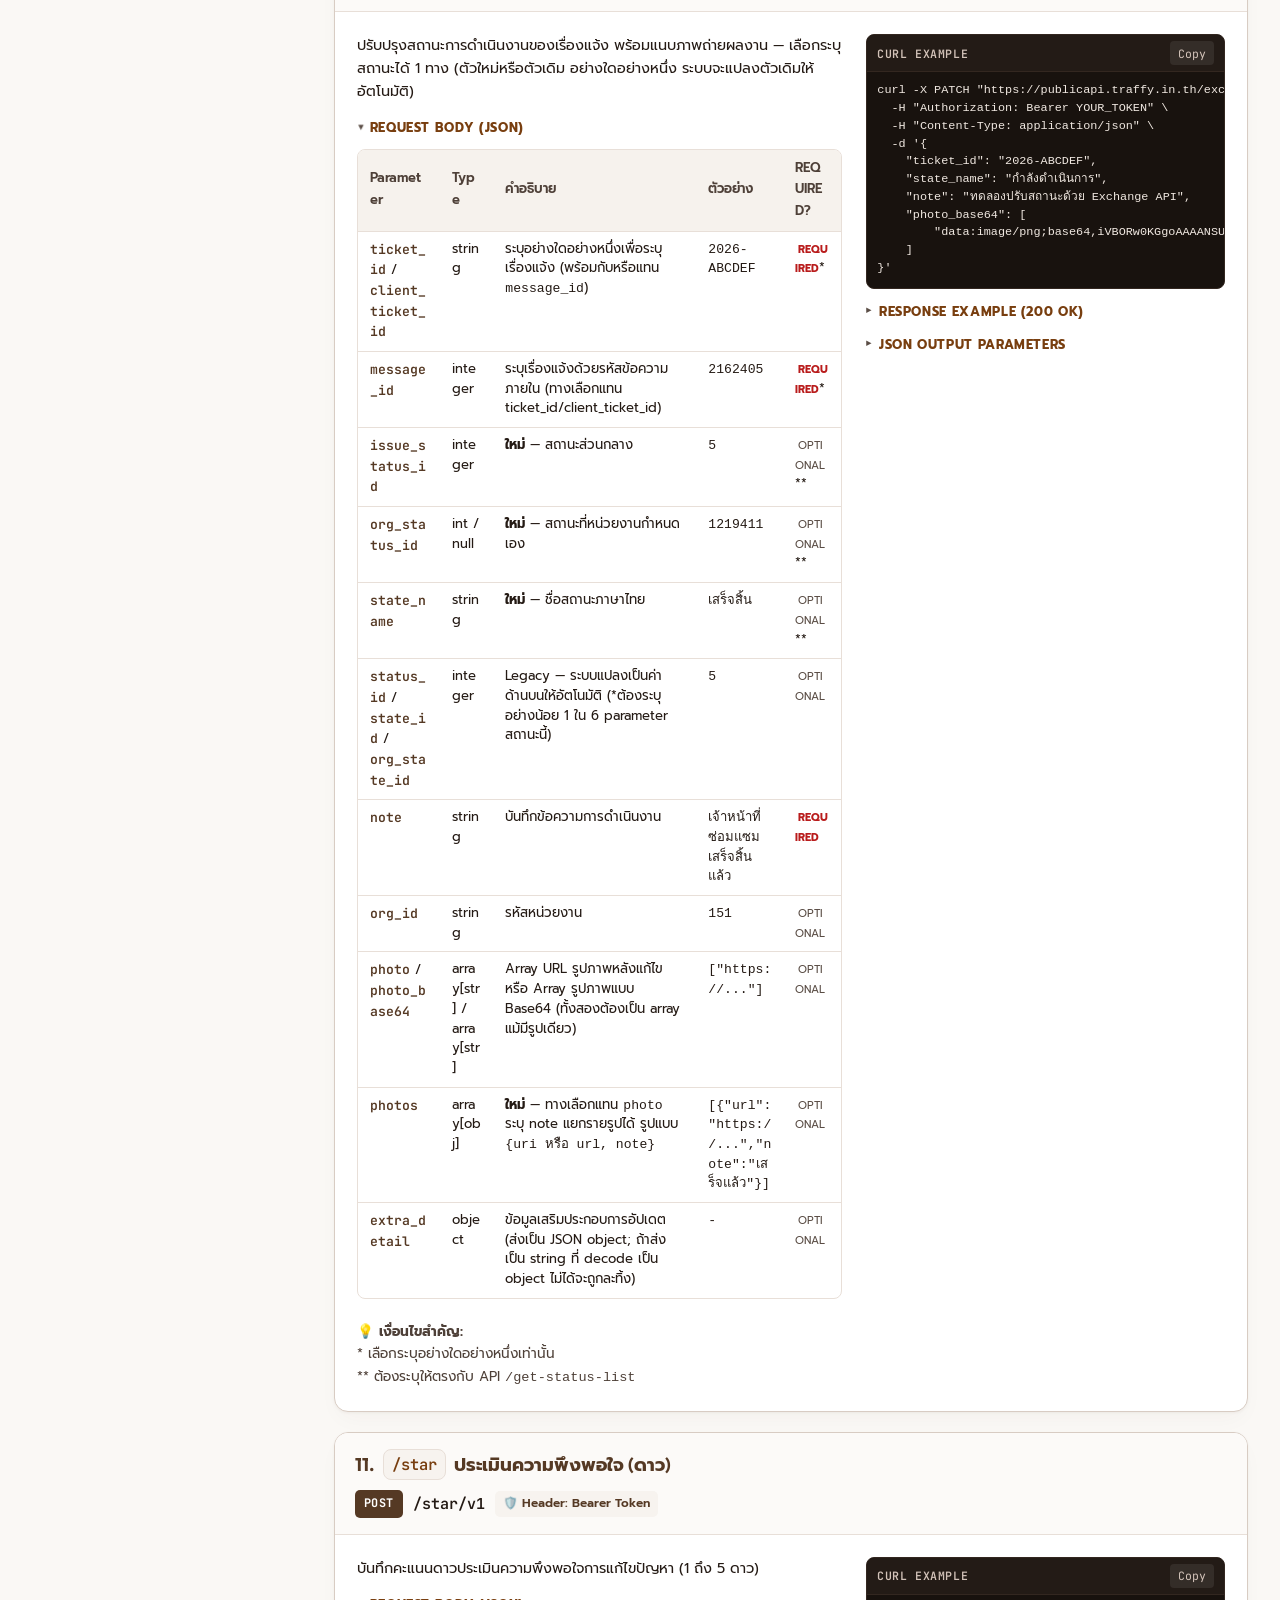
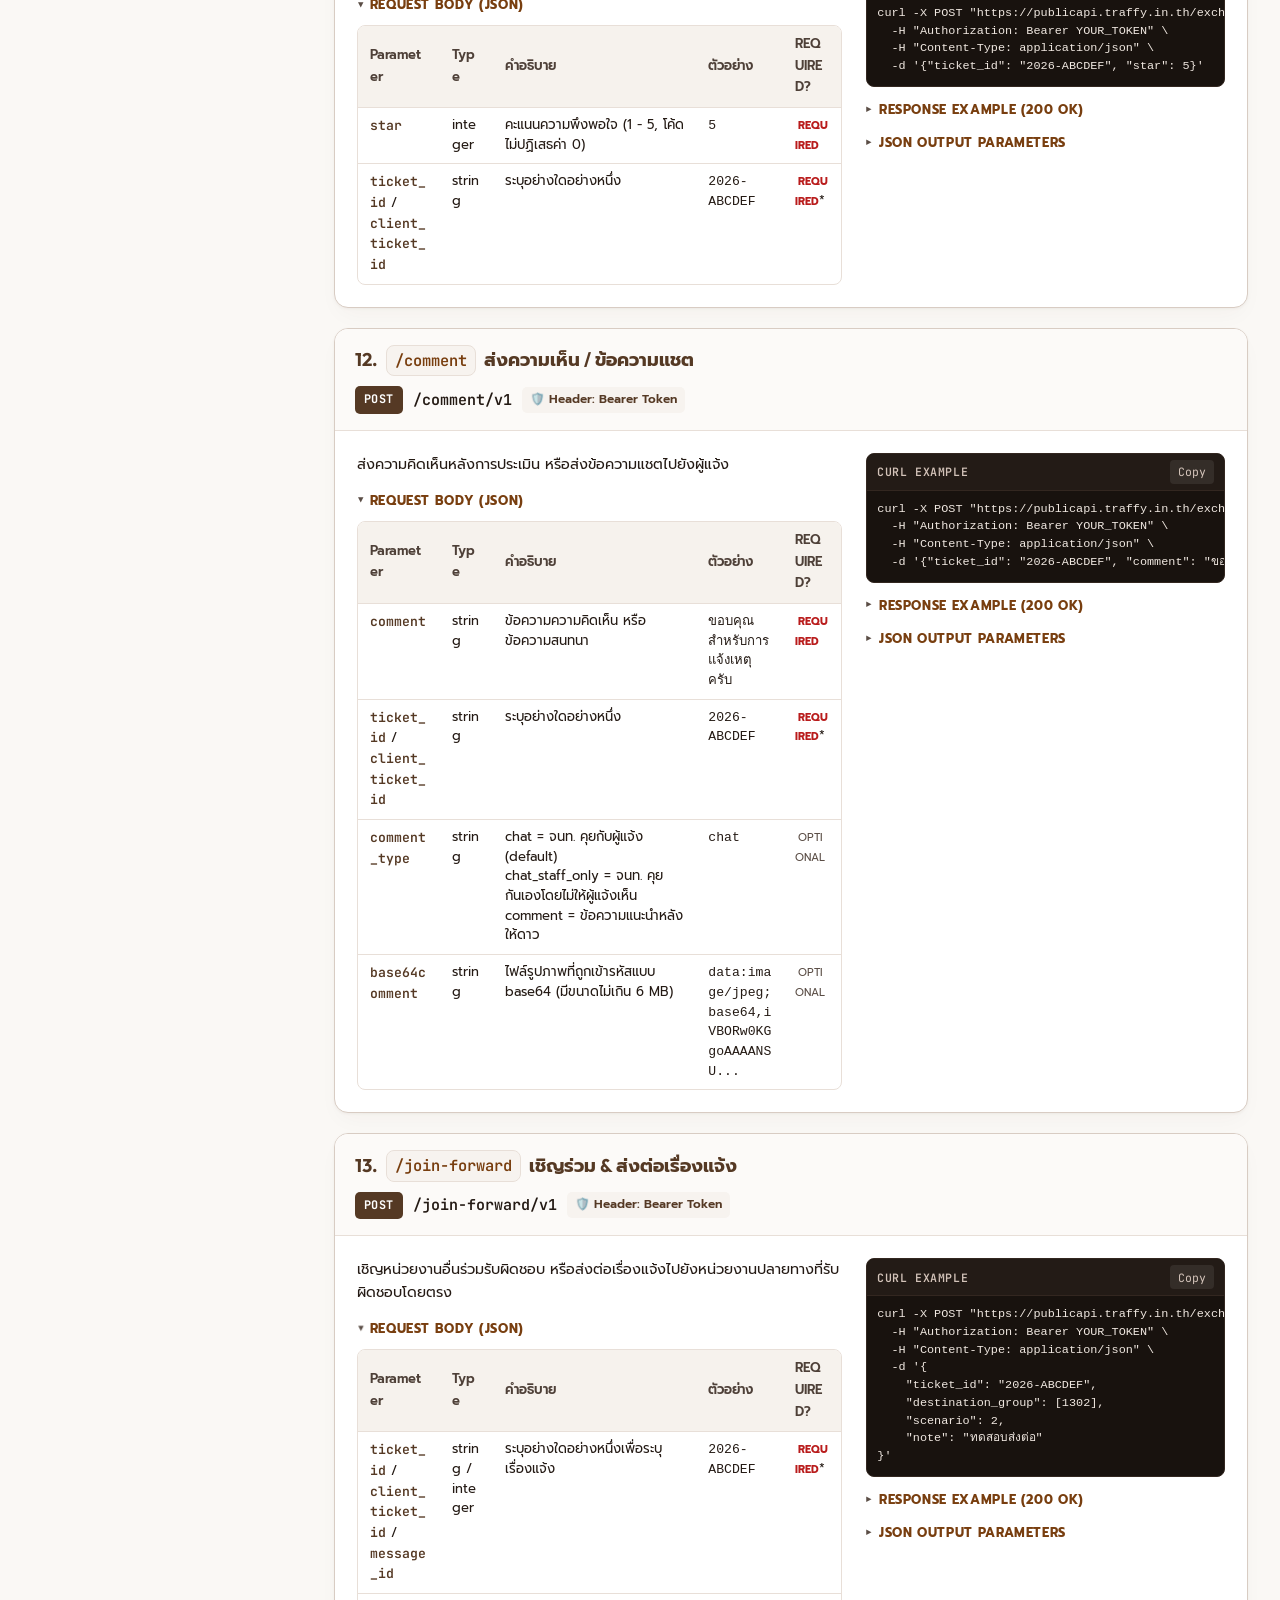
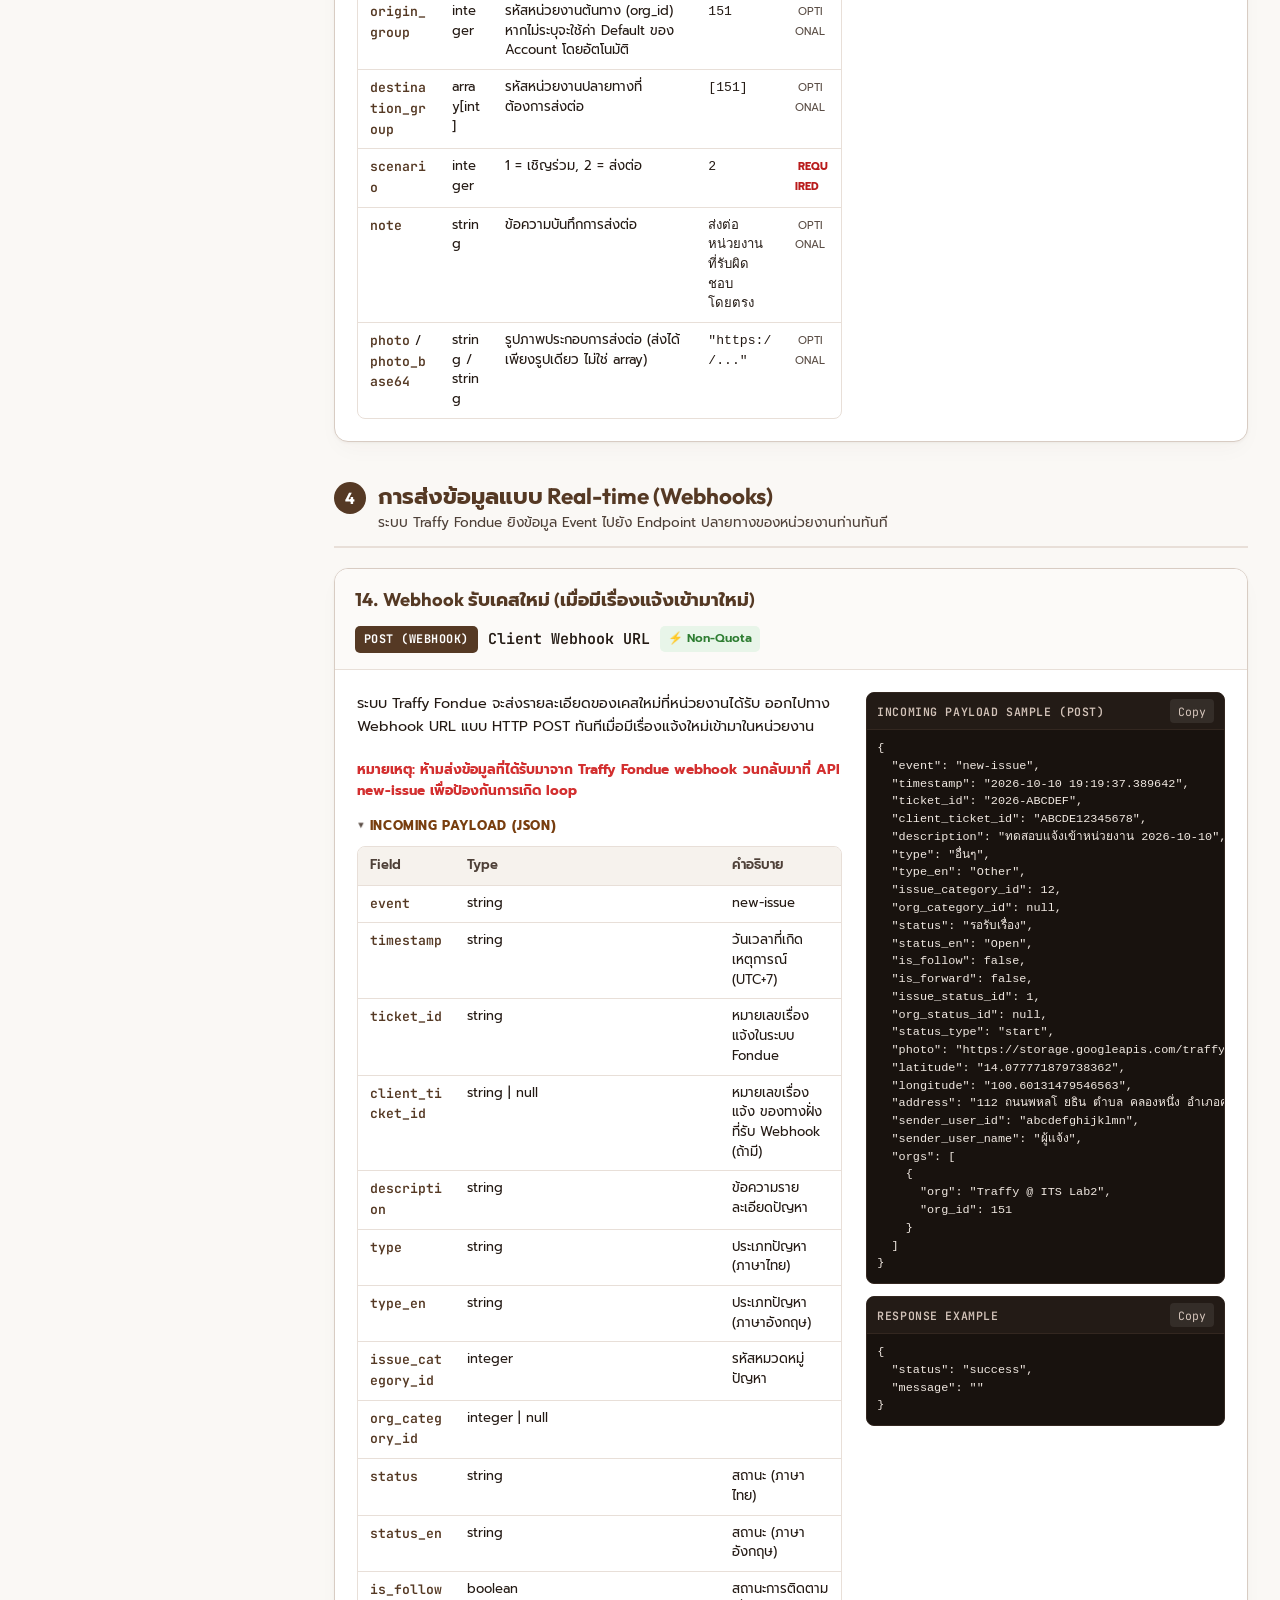
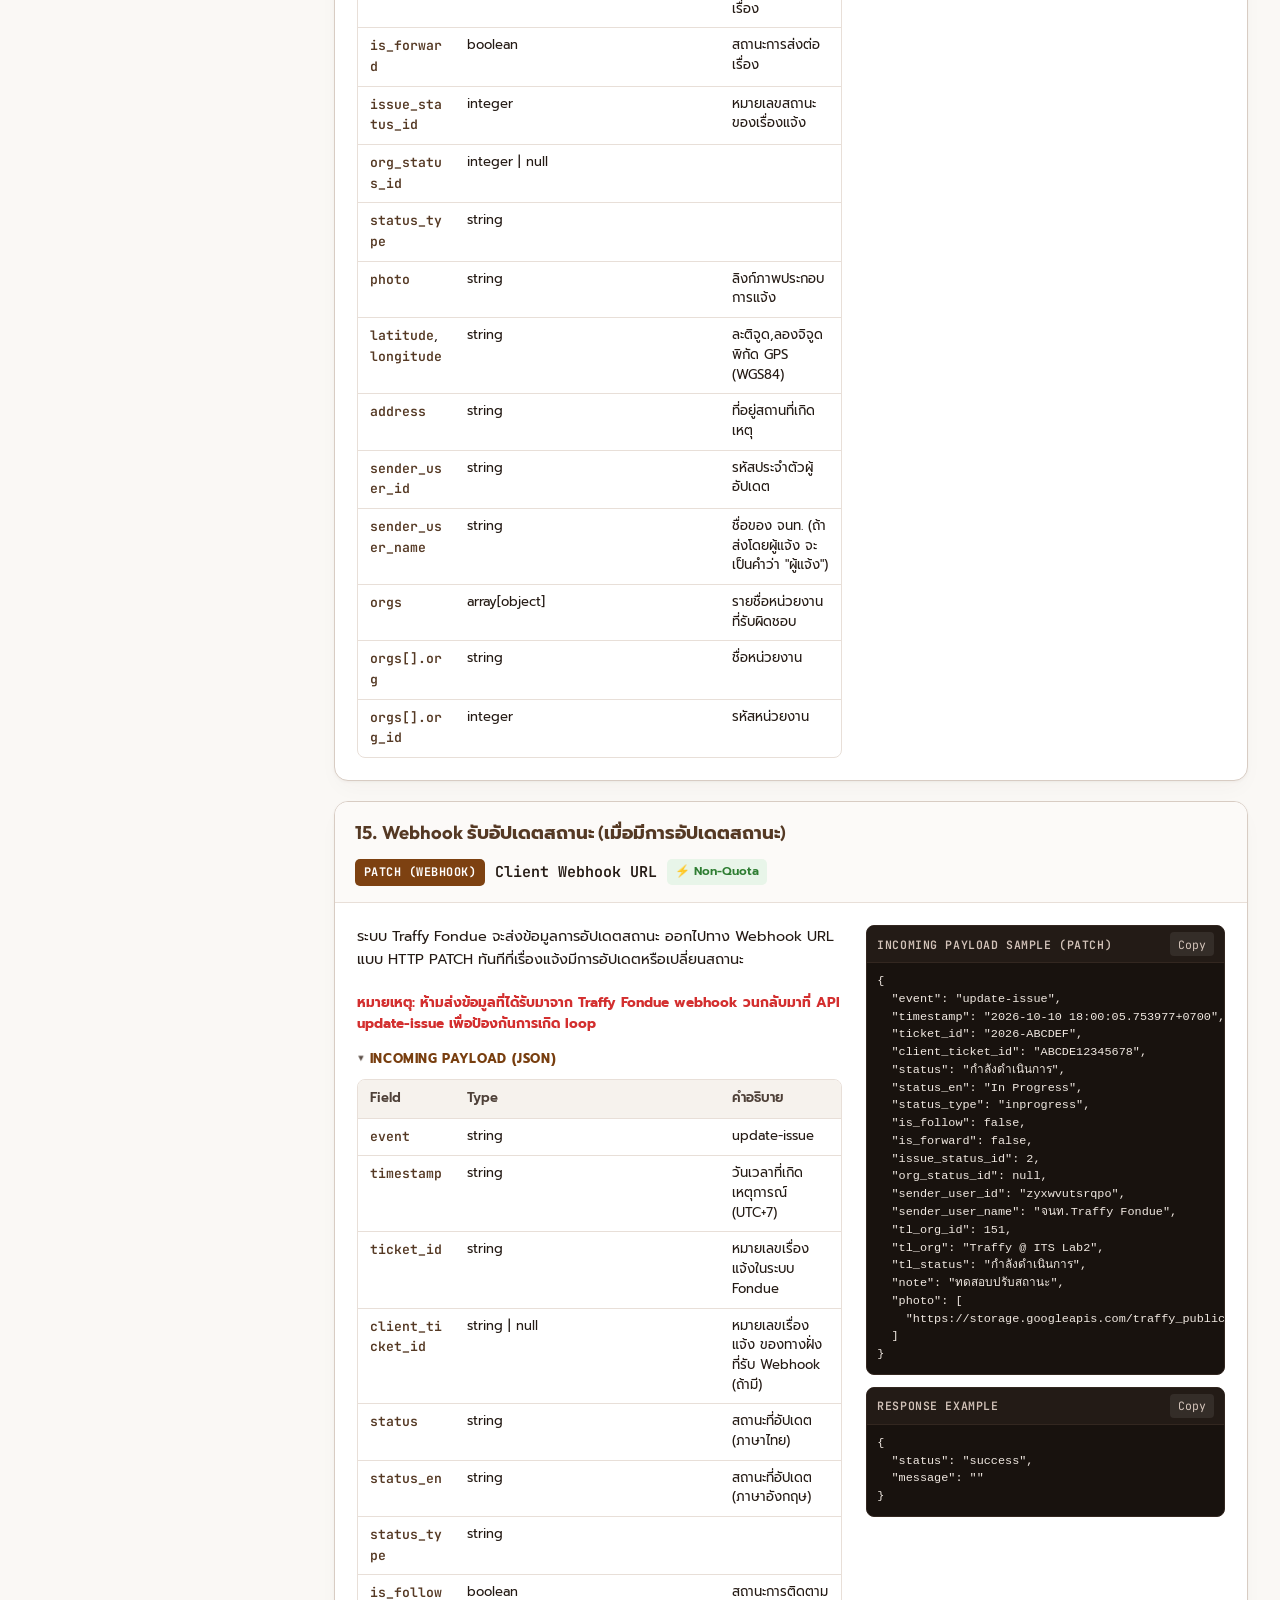
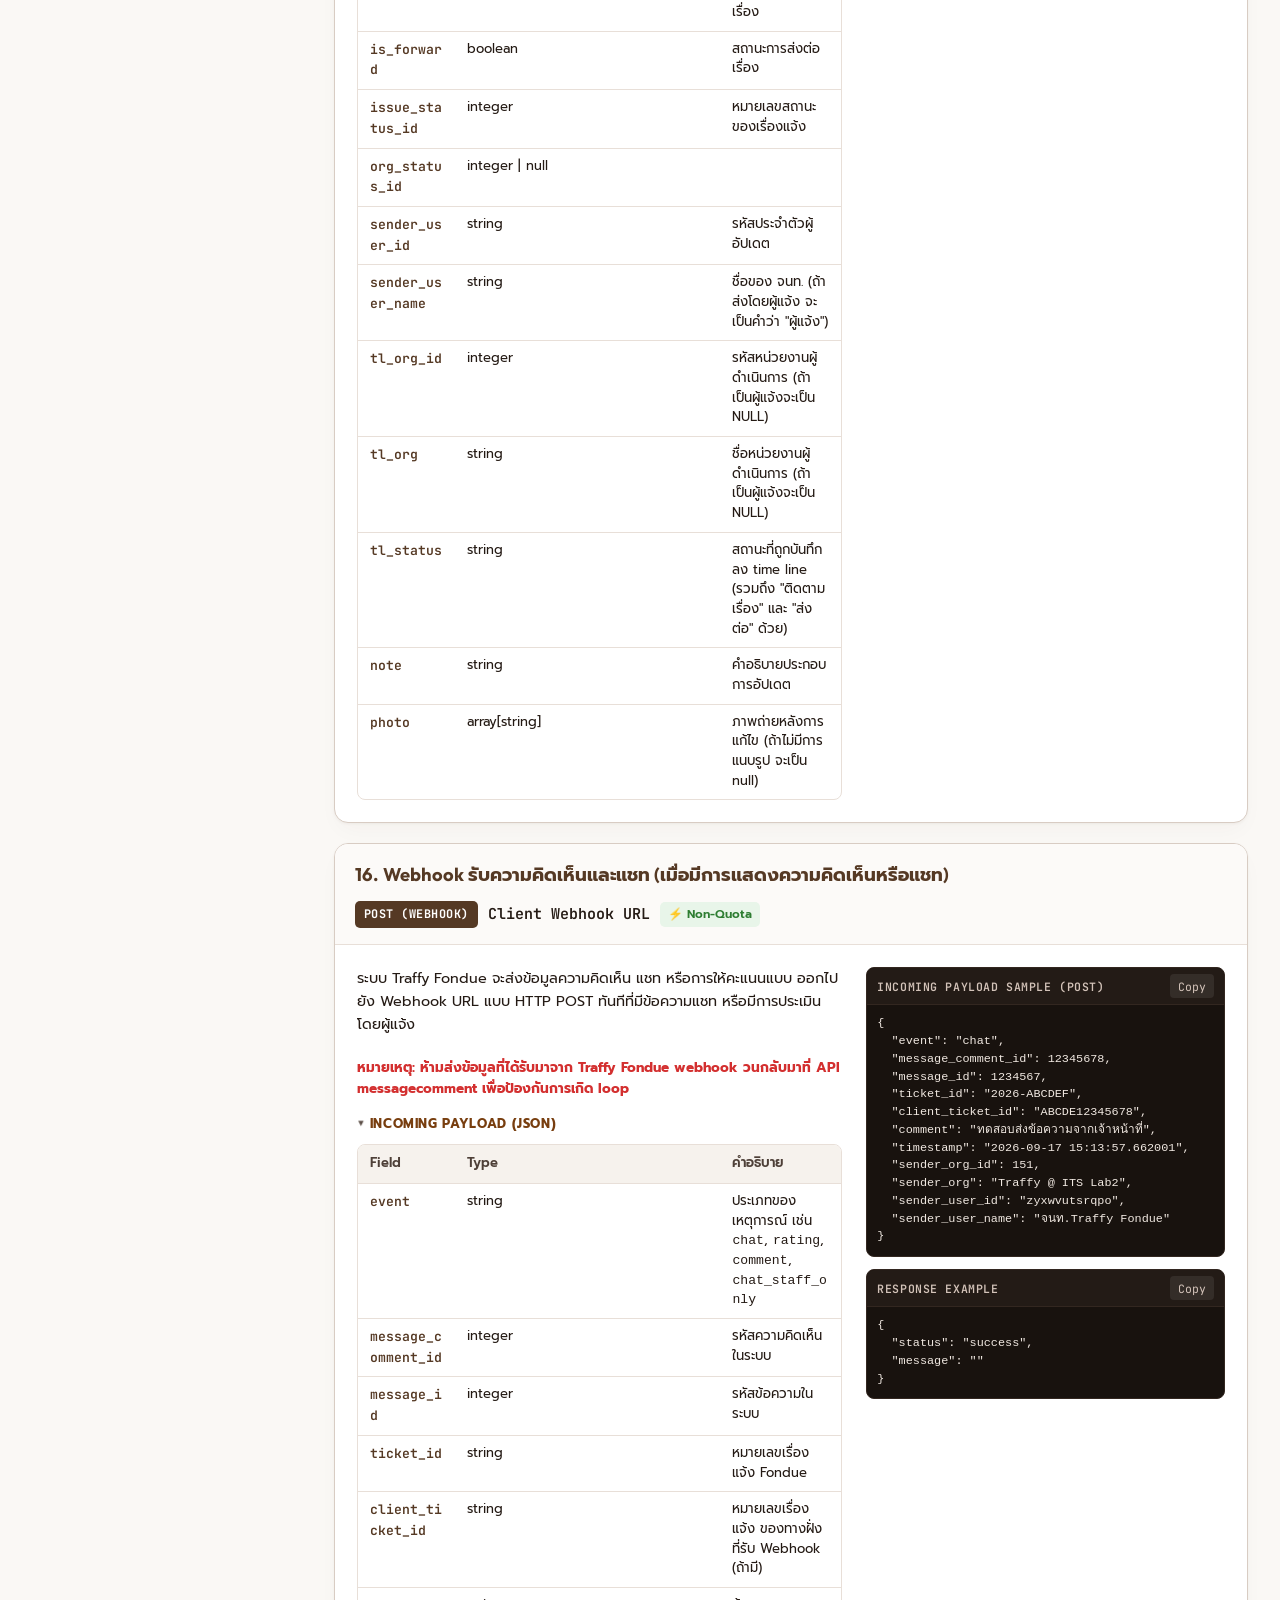
==== commit 5b000c75: "docs: sync query apis context, webhook identity, and public contracts - Add type_reporter, user_id, " ====
--- a/docs.html
+++ b/docs.html
@@ -63,7 +63,7 @@
           <option value="#sec-query">📌 2. Data Retrieval (การขอข้อมูลจาก Fondue)</option>
           <option value="#get-issues">get-issues - ขอรายการเรื่องแจ้ง</option>
           <option value="#get-issue">get-issue - ขอรายละเอียดรายเคส</option>
-          <option value="#download-issues">download-issues - ดาวน์โหลดรายการเรื่องแจ้งเป็น CSV</option>
+          <option value="#get-issues">get-issues - ขอรายการเรื่องแจ้ง (JSON/CSV)</option>
           <option value="#search-org">search-org - ค้นหาหน่วยงาน</option>
           <option value="#get-org-list">get-org-list - ขอรายชื่อหน่วยงานในผังโครงสร้างองค์กร</option>
           <option value="#get-type-list">get-type-list - ขอรายการประเภทปัญหา</option>
@@ -129,7 +129,7 @@
             <ul class="sidebar-links">
               <li>
                 <a href="#get-auth" class="sidebar-link">
-                  <span class="link-name">/get-auth</span>
+                  <span class="link-name">/get-auth<br /><i>ขอ JWT Bearer Token</i></span>
                   <span class="method-badge method-post badge-mini">POST</span>
                 </a>
               </li>
@@ -138,21 +138,19 @@
 
           <!-- Group 2 -->
           <div class="sidebar-group">
-            <a href="#sec-query" class="sidebar-group-title">2. Data Retrieval (7)</a>
+            <a href="#sec-query" class="sidebar-group-title">2. Data Retrieval (6)</a>
             <ul class="sidebar-links">
-              <li><a href="#get-issues" class="sidebar-link"><span class="link-name">/get-issues</span><span
+              <li><a href="#get-issues" class="sidebar-link"><span class="link-name">/get-issues<br />/download-issues<br /><i>ขอรายการเรื่องแจ้ง</i></span><span
                     class="method-badge method-get badge-mini">GET</span></a></li>
-              <li><a href="#get-issue" class="sidebar-link"><span class="link-name">/get-issue</span><span
+              <li><a href="#get-issue" class="sidebar-link"><span class="link-name">/get-issue<br /><i>ขอรายละเอียดรายเคส</i></span><span
                     class="method-badge method-get badge-mini">GET</span></a></li>
-              <li><a href="#download-issues" class="sidebar-link"><span class="link-name">/download-issues</span><span
+              <li><a href="#search-org" class="sidebar-link"><span class="link-name">/search-org<br /><i>ค้นหาหน่วยงานจากชื่อ</i></span><span
                     class="method-badge method-get badge-mini">GET</span></a></li>
-              <li><a href="#search-org" class="sidebar-link"><span class="link-name">/search-org</span><span
+              <li><a href="#get-org-list" class="sidebar-link"><span class="link-name">/get-org-list<br /><i>ขอผังโครงสร้างหน่วยงานในสังกัด</i></span><span
                     class="method-badge method-get badge-mini">GET</span></a></li>
-              <li><a href="#get-org-list" class="sidebar-link"><span class="link-name">/get-org-list</span><span
+              <li><a href="#get-type-list" class="sidebar-link"><span class="link-name">/get-type-list<br /><i>ขอรายการประเภทปัญหาที่มีให้ใช้</i></span><span
                     class="method-badge method-get badge-mini">GET</span></a></li>
-              <li><a href="#get-type-list" class="sidebar-link"><span class="link-name">/get-type-list</span><span
-                    class="method-badge method-get badge-mini">GET</span></a></li>
-              <li><a href="#get-status-list" class="sidebar-link"><span class="link-name">/get-status-list</span><span
+              <li><a href="#get-status-list" class="sidebar-link"><span class="link-name">/get-status-list<br /><i>ขอรายการสถานะที่มีให้ใช้</i></span><span
                     class="method-badge method-get badge-mini">GET</span></a></li>
             </ul>
           </div>
@@ -161,15 +159,15 @@
           <div class="sidebar-group">
             <a href="#sec-action" class="sidebar-group-title">3. Data Submission (5)</a>
             <ul class="sidebar-links">
-              <li><a href="#new-issue" class="sidebar-link"><span class="link-name">/new-issue</span><span
+              <li><a href="#new-issue" class="sidebar-link"><span class="link-name">/new-issue<br /><i>ส่งเรื่องแจ้งใหม่เข้า Fondue</i></span><span
                     class="method-badge method-post badge-mini">POST</span></a></li>
-              <li><a href="#update-issue" class="sidebar-link"><span class="link-name">/update-issue</span><span
+              <li><a href="#update-issue" class="sidebar-link"><span class="link-name">/update-issue<br /><i>อัปเดตสถานะเรื่องแจ้ง</i></span><span
                     class="method-badge method-patch badge-mini">PATCH</span></a></li>
-              <li><a href="#star" class="sidebar-link"><span class="link-name">/star</span><span
+              <li><a href="#star" class="sidebar-link"><span class="link-name">/star<br /><i>ประเมินความพึงพอใจ (ดาว)</i></span><span
                     class="method-badge method-post badge-mini">POST</span></a></li>
-              <li><a href="#comment" class="sidebar-link"><span class="link-name">/comment</span><span
+              <li><a href="#comment" class="sidebar-link"><span class="link-name">/comment<br /><i>ส่งความเห็น / ข้อความแชต</i></span><span
                     class="method-badge method-post badge-mini">POST</span></a></li>
-              <li><a href="#join-forward" class="sidebar-link"><span class="link-name">/join-forward</span><span
+              <li><a href="#join-forward" class="sidebar-link"><span class="link-name">/join-forward<br /><i>เชิญร่วม &amp; ส่งต่อเรื่องแจ้ง</i></span><span
                     class="method-badge method-post badge-mini">POST</span></a></li>
             </ul>
           </div>
@@ -338,7 +336,7 @@
                 </div>
                 <div class="api-card-header-bottom">
                   <span class="method-badge method-post">POST</span>
-                  <span class="api-endpoint">https://publicapi.traffy.in.th/exchange-api/get-auth/v1</span>
+                  <span class="api-endpoint">/get-auth/v1</span>
                   <span class="api-auth-badge">🔑 Auth: User / Pass</span>
                 </div>
               </div>
@@ -476,11 +474,6 @@
                             <td><code>["read","write"]</code></td>
                           </tr>
                           <tr>
-                            <td><span class="param-name">api_log_session_id</span></td>
-                            <td>หมายเลข API log session สำหรับใช้ค้นหา debug การทำงานของ API ร่วมกับทีม Traffy</td>
-                            <td><code>2122913957</code></td>
-                          </tr>
-                          <tr>
                             <td><span class="param-name">results</span></td>
                             <td>ข้อมูลผลลัพธ์ (object)</td>
                             <td><code>(Object)</code></td>
@@ -537,18 +530,25 @@
               data-keywords="get-issues issues list search filter query date range pagination">
               <div class="api-card-header" style="flex-direction: column; align-items: flex-start;">
                 <div class="api-card-header-top">
-                  <span class="api-card-title">2. <code>/get-issues</code> ขอรายการเรื่องแจ้ง</span>
+                  <span class="api-card-title">2. <code>/get-issues</code> <code>/download-issues</code> ขอรายการเรื่องแจ้ง</span>
                 </div>
                 <div class="api-card-header-bottom">
                   <span class="method-badge method-get">GET</span>
-                  <span class="api-endpoint">https://publicapi.traffy.in.th/exchange-api/get-issues/v2</span>
+                  <span class="api-endpoint">/get-issues/v2</span>
                   <span class="api-auth-badge">🛡️ Header: Bearer Token</span>
+                  (ผลลัพธ์เป็น JSON)
+                </div>
+                <div class="api-card-header-bottom">
+                  <span class="method-badge method-get">GET</span>
+                  <span class="api-endpoint">/download-issues/v2</span>
+                  <span class="api-auth-badge">🛡️ Header: Bearer Token</span>
+                  (ผลลัพธ์เป็นไฟล์ CSV)
                 </div>
               </div>
               <div class="api-card-body">
                 <div class="api-details-col">
                   <p class="api-desc">ดึงรายการเรื่องแจ้งที่หน่วยงานได้รับ กรองตามหน่วยงาน (<code>org_id</code>),
-                    ช่วงเวลา (<code>duration</code>), หมวดหมู่/ประเภทเรื่อง (<code>type_name_th</code>,
+                    ช่วงเวลา (<code>duration</code>), หมวดหมู่/ประเภทปัญหา (<code>type_name_th</code>,
                     <code>issue_category_id</code>, <code>org_category_id</code>), และสถานะติดตาม/ส่งต่อ
                     (<code>is_follow</code>, <code>is_forward</code>)
                   </p>
@@ -578,39 +578,39 @@
                           <tr>
                             <td><span class="param-name">duration</span></td>
                             <td>string</td>
-                            <td><code>today</code> (Default: ดึงเฉพาะเคสที่เคลื่อนไหวล่าสุด 1 วัน), <code>3days</code>
-                              หรือ <code>3day</code> (ย้อนหลัง 3 วัน), <code>all</code> (ดึงทั้งหมดโดยไม่จำกัดช่วงเวลา
-                              สูงสุด 5,000 รายการ)</td>
+                            <td><code>today</code> : ดึงเฉพาะเคสที่เคลื่อนไหวล่าสุด 1 วัน (default)<br /><code>3days</code>
+                              หรือ <code>3day</code> : ย้อนหลัง 3 วัน<br /><code>all</code> : ดึงทั้งหมดโดยไม่จำกัดช่วงเวลา
+                              (ไม่เกิน 5,000 รายการ)</td>
                             <td><code>today</code></td>
                             <td><span class="param-opt">OPTIONAL</span></td>
                           </tr>
                           <tr>
                             <td><span class="param-name">type_name_th</span></td>
                             <td>string</td>
-                            <td>ชื่อประเภทเรื่องภาษาไทย/อังกฤษ กรองตรงกับชื่อกลางหรือชื่อเฉพาะหน่วยงาน (รองรับ alias:
+                            <td>ชื่อประเภทปัญหา (รองรับ alias:
                               <code>type_name</code>, <code>category_name_th</code>, <code>category_name</code>)
                             </td>
                             <td><code>ถนน</code></td>
-                            <td><span class="param-opt">OPTIONAL</span></td>
+                            <td><span class="param-opt">OPTIONAL*</span></td>
                           </tr>
                           <tr>
                             <td><span class="param-name">issue_category_id</span></td>
                             <td>integer</td>
-                            <td>รหัสประเภทเรื่องกลาง (<code>ta.issue_category_id</code>)</td>
+                            <td>หมายเลขประเภทปัญหาส่วนกลาง</td>
                             <td><code>1</code></td>
-                            <td><span class="param-opt">OPTIONAL</span></td>
+                            <td><span class="param-opt">OPTIONAL*</span></td>
                           </tr>
                           <tr>
                             <td><span class="param-name">org_category_id</span></td>
                             <td>integer</td>
-                            <td>รหัสประเภทเรื่องเฉพาะของหน่วยงาน (<code>ta.local_category_id</code>)</td>
+                            <td>หมายเลขประเภทปัญหาที่หน่วยงานกำหนดเอง</td>
                             <td><code>10</code></td>
-                            <td><span class="param-opt">OPTIONAL</span></td>
+                            <td><span class="param-opt">OPTIONAL*</span></td>
                           </tr>
                           <tr>
                             <td><span class="param-name">is_follow</span></td>
                             <td>boolean</td>
-                            <td>กรองเฉพาะเรื่องที่มีการติดตามเรื่อง (<code>voice_message.is_follow = true/false</code>)
+                            <td>กรองเฉพาะเรื่องที่มีการติดตามเรื่อง (default=ไม่กรองเลย)
                             </td>
                             <td><code>true</code></td>
                             <td><span class="param-opt">OPTIONAL</span></td>
@@ -618,8 +618,7 @@
                           <tr>
                             <td><span class="param-name">is_forward</span></td>
                             <td>boolean</td>
-                            <td>กรองเฉพาะเรื่องที่มีการส่งต่อเรื่อง
-                              (<code>app_data.ticket_assignments.is_forward = true/false</code>)</td>
+                            <td>กรองเฉพาะเรื่องที่มีการส่งต่อเรื่อง (default=ไม่กรองเลย)</td>
                             <td><code>false</code></td>
                             <td><span class="param-opt">OPTIONAL</span></td>
                           </tr>
@@ -628,7 +627,7 @@
                     </div>
                   </details>
                   <p style="font-size:0.85rem;color:var(--text-muted);margin:8px 0 0;">
-                    💡 <strong>เงื่อนไขสำคัญ:</strong> ทุกตัวเป็น Optional หากมีการระบุ <code>type_name_th</code>
+                    💡 <strong>เงื่อนไขสำคัญ:</strong> * ทุกตัวเป็น Optional หากมีการระบุ <code>type_name_th</code>
                     ระบบจะให้ความสำคัญสูงสุดและ<strong>ไม่สนใจ</strong> <code>issue_category_id</code> กับ
                     <code>org_category_id</code>
                   </p>
@@ -645,7 +644,7 @@
                   <details class="param-section">
                     <summary class="param-title">Response Example (200 OK)</summary>
                     <div class="code-block-wrap">
-                      <div class="code-header"><span class="code-title">Response (200 OK)</span><button class="btn-copy"
+                      <div class="code-header"><span class="code-title">JSON Response (200 OK)</span><button class="btn-copy"
                           onclick="copyCode(this)">Copy</button></div>
                       <div class="code-content">
                         <pre><code>{
@@ -673,6 +672,7 @@
             "subdistrict": "เสาชิงช้า",
             "district": "พระนคร",
             "province": "กรุงเทพมหานคร",
+            "user_id": "abcdefghijklmn",
             "timestamp": "2026-10-05 19:06:16.831069",
             "photo_after": null,
             "timestamp_inprogress": null,
@@ -700,6 +700,7 @@
             "subdistrict": "พระบรมมหาราชวัง",
             "district": "พระนคร",
             "province": "กรุงเทพมหานคร",
+            "user_id": "abcdefghijklmn",
             "timestamp": "2026-04-27 15:32:24.316164",
             "photo_after": null,
             "timestamp_inprogress": null,
@@ -720,9 +721,19 @@
 }</code></pre>
                       </div>
                     </div>
+                    <div class="code-block-wrap">
+                      <div class="code-header"><span class="code-title">CSV Response (200 OK)</span><button
+                          class="btn-copy" onclick="copyCode(this)">Copy</button></div>
+                      <div class="code-content">
+                        <pre><code>ticket_id,type,type_reporter,organization,description,photo,latitude,longitude,address,subdistrict,district,province,timestamp,photo_after,timestamp_inprogress,timestamp_finished,org_finished,is_follow,is_forward,status,status_latest,confirmed,star,count_reopen,last_activity
+2026-ABCDEF,น้ำท่วม,น้ำท่วม,"ทดสอบการใช้งานระบบ Fondue (หน่วยงานย่อย), ทดสอบการใช้งานระบบ Fondue, !@฿, Traffy @ ITS Lab ทดสอบ19/08/68, เมืองแอสการ์ด","ทดสอบการแจ้ง 2026-10-05 19:06\n#ThukTeamTraffy",https://storage.googleapis.com/traffy_public_bucket/attachment/2026-10/a9e049e39a9c492cf43408bed8eddf0b.png,13.754158,100.501499,"แขวงเสาชิงช้า เขตพระนคร กรุงเทพมหานคร",เสาชิงช้า,พระนคร,กรุงเทพมหานคร,"2026-10-05 19:06:16.831069",,,"2026-10-05 19:06:29.688952","ทดสอบการใช้งานระบบ Fondue (หน่วยงานย่อย)",,,เสร็จสิ้น,เสร็จสิ้น,,5,0,"2026-10-05 19:06:29.688952"
+2026-GHIJKL,น้ำท่วม,น้ำท่วม,"ทดสอบการใช้งานระบบ Fondue (หน่วยงานย่อย), ทดสอบการใช้งานระบบ Fondue","ทดสอบการแจ้ง 27/04/2569 ครั้งที่ 1 น้ำท่วม\n#SoSafe",https://storage.googleapis.com/traffy_public_bucket/attachment/2026-04/d18444b2e7dd0979b6c9362c2219056e.jpg,13.750072,100.491292,"แขวงพระบรมมหาราชวัง เขตพระนคร กรุงเทพมหานคร",พระบรมมหาราชวัง,พระนคร,กรุงเทพมหานคร,"2026-04-27 15:32:24.316164",,,,,,,รอรับเรื่อง,รอรับเรื่อง,,0,0,"2026-04-27 15:32:24.316164"
+</code></pre>
+                      </div>
+                    </div>
                   </details>
                   <details class="param-section">
-                    <summary class="param-title">JSON Output Parameters</summary>
+                    <summary class="param-title">JSON&amp;CSV Output Parameters</summary>
                     <div class="table-wrap">
                       <table class="param-table">
                         <thead>
@@ -744,18 +755,6 @@
                             <td><code>""</code></td>
                           </tr>
                           <tr>
-                            <td><span class="param-name">exec_time</span></td>
-                            <td>เวลาที่ใช้ประมวลผล (วินาที)</td>
-                            <td><code>14.128s</code></td>
-                          </tr>
-                          <tr>
-                            <td><span class="param-name">source</span></td>
-                            <td>แหล่งข้อมูล — <code>db</code> เมื่อดึงข้อมูลสดจากฐานข้อมูล หรือข้อความรูปแบบ
-                              <code>cache/h cache &lt;วันเวลาที่แคชถูกสร้าง&gt; (expire Ns)</code> เมื่อดึงจากแคช
-                            </td>
-                            <td><code>h db, db</code></td>
-                          </tr>
-                          <tr>
                             <td><span class="param-name">credit_balance</span></td>
                             <td>โควต้าคงเหลือ (<code>null</code> = ไม่จำกัด)</td>
                             <td><code>null</code></td>
@@ -771,11 +770,6 @@
                             <td><code>4367</code></td>
                           </tr>
                           <tr>
-                            <td><span class="param-name">api_log_session_id</span></td>
-                            <td>หมายเลข API log session สำหรับ debug ร่วมกับทีม Traffy</td>
-                            <td><code>2030246239</code></td>
-                          </tr>
-                          <tr>
                             <td><span class="param-name">results</span></td>
                             <td>Array ของข้อมูลเรื่องแจ้ง เรียงจากแจ้ง/อัปเดตล่าสุดก่อน</td>
                             <td><code>(Array)</code></td>
@@ -792,7 +786,7 @@
                           </tr>
                           <tr>
                             <td><span class="param-name">type</span></td>
-                            <td>ประเภทปัญหาที่เจ้าหน้าที่แก้ไข (ถ้ามี)</td>
+                            <td>ประเภทปัญหาที่หน่วยงานเห็น</td>
                             <td><code>ทุจริต</code></td>
                           </tr>
                           <tr>
@@ -802,7 +796,7 @@
                           </tr>
                           <tr>
                             <td><span class="param-name">organization</span></td>
-                            <td>หน่วยงานที่ร่วมรับผิดชอบ คั่นด้วยลูกน้ำ</td>
+                            <td>หน่วยงานที่ร่วมรับผิดชอบ (คั่นด้วยลูกน้ำ)</td>
                             <td><code>Traffy @ ITS Lab2, Accom Park</code></td>
                           </tr>
                           <tr>
@@ -827,6 +821,11 @@
                             </td>
                             <td>ที่อยู่ / ตำบล / อำเภอ / จังหวัด</td>
                             <td><code>คลองหนึ่ง</code> / <code>คลองหลวง</code> / <code>ปทุมธานี</code></td>
+                          </tr>
+                          <tr>
+                            <td><span class="param-name">user_id</span></td>
+                            <td>รหัสประจำตัวของผู้แจ้ง</td>
+                            <td><code>abcdefghijklmn</code></td>
                           </tr>
                           <tr>
                             <td><span class="param-name">timestamp</span></td>
@@ -847,7 +846,7 @@
                           <tr>
                             <td><span class="param-name">org_finished</span></td>
                             <td>ชื่อหน่วยงานล่าสุดที่อัปโหลดภาพการดำเนินการ</td>
-                            <td><code>Accom Park</code></td>
+                            <td><code>Traffy @ ITS Lab2</code></td>
                           </tr>
                           <tr>
                             <td><span class="param-name">status</span></td>
@@ -876,7 +875,7 @@
                           </tr>
                           <tr>
                             <td><span class="param-name">star</span></td>
-                            <td>ดาวความพึงพอใจที่ผู้แจ้งให้ (integer, ค่าเริ่มต้น/ยังไม่ได้ให้ = 0)</td>
+                            <td>ดาวความพึงพอใจที่ผู้แจ้งให้ (integer, ค่าเริ่มต้น/ยังไม่ได้ให้ = 0 หรือ NULL)</td>
                             <td><code>0</code></td>
                           </tr>
                           <tr>
@@ -906,14 +905,13 @@
                 </div>
                 <div class="api-card-header-bottom">
                   <span class="method-badge method-get">GET</span>
-                  <span class="api-endpoint">https://publicapi.traffy.in.th/exchange-api/get-issue/v2</span>
+                  <span class="api-endpoint">/get-issue/v2</span>
                   <span class="api-auth-badge">🛡️ Header: Bearer Token</span>
                 </div>
               </div>
               <div class="api-card-body">
                 <div class="api-details-col">
-                  <p class="api-desc">ดึงรายละเอียดเชิงลึก ประวัติการปฏิบัติงาน Timeline พิกัด GPS รูปภาพ
-                    และสถานะของเรื่องแจ้งราย <code>ticket_id</code> (ไม่รองรับ <code>client_ticket_id</code>)</p>
+                  <p class="api-desc">ดึงรายละเอียดของเรื่องแจ้ง, หน่วยงานร่วมรับผิดชอบ, และ ประวัติ Timeline</p>
                   <details class="param-section" open>
                     <summary class="param-title">Query String Parameters</summary>
                     <div class="table-wrap">
@@ -931,7 +929,7 @@
                           <tr>
                             <td><span class="param-name">ticket_id</span></td>
                             <td>string</td>
-                            <td>รหัสเรื่องแจ้ง Fondue (ไม่รองรับ client_ticket_id สำหรับ API นี้)</td>
+                            <td>รหัสเรื่องแจ้ง Fondue (ไม่รองรับ client_ticket_id)</td>
                             <td><code>2026-ABCDEF</code></td>
                             <td><span class="param-req">REQUIRED</span></td>
                           </tr>
@@ -981,7 +979,7 @@
         "star": 5,
         "count_reopen": 0,
         "last_activity": "2026-10-05 19:06:29.688952",
-        "user_id": "c8b91e4a2d",
+        "user_id": "abcdefghijklmn",
         "reporter_phone": "0999999999",
         "orgs": [
             {
@@ -1015,54 +1013,6 @@
                 "issue_status_id": 3,
                 "org_status_id": null,
                 "status_type": "finish"
-            },
-            {
-                "timestamp": "2026-10-05 19:06:21.519541",
-                "org_id": 1302,
-                "name": "!@฿",
-                "type": "น้ำท่วม",
-                "type_en": "Flood",
-                "issue_category_id": 78,
-                "org_category_id": null,
-                "status": "เสร็จสิ้น",
-                "status_en": "Resolved",
-                "is_follow": false,
-                "is_forward": false,
-                "issue_status_id": 3,
-                "org_status_id": null,
-                "status_type": "finish"
-            },
-            {
-                "timestamp": "2026-10-05 19:06:21.519541",
-                "org_id": 28186,
-                "name": "เมืองแอสการ์ด",
-                "type": "น้ำท่วม",
-                "type_en": "Flood",
-                "issue_category_id": 78,
-                "org_category_id": null,
-                "status": "เสร็จสิ้น",
-                "status_en": "Resolved",
-                "is_follow": false,
-                "is_forward": false,
-                "issue_status_id": 3,
-                "org_status_id": null,
-                "status_type": "finish"
-            },
-            {
-                "timestamp": "2026-10-05 19:06:21.519541",
-                "org_id": 151,
-                "name": "Traffy @ ITS Lab2",
-                "type": "น้ำท่วม",
-                "type_en": "Flood",
-                "issue_category_id": 78,
-                "org_category_id": null,
-                "status": "เสร็จสิ้น",
-                "status_en": "Resolved",
-                "is_follow": false,
-                "is_forward": false,
-                "issue_status_id": 3,
-                "org_status_id": null,
-                "status_type": "finish"
             }
         ],
         "timeline": [
@@ -1073,7 +1023,8 @@
                 "org_id": null,
                 "org": null,
                 "note": "ทดสอบการแจ้ง 2026-10-05 19:06\n#Test",
-                "photo": "https://storage.googleapis.com/traffy_public_bucket/attachment/2026-10/a9e049e39a9c492cf43408bed8eddf0b.png"
+                "photo": "https://storage.googleapis.com/traffy_public_bucket/attachment/2026-10/a9e049e39a9c492cf43408bed8eddf0b.png",
+                "sender_user_id": "abcdefghijklmn"
             },
             {
                 "timestamp": "2026-10-05 19:06:21.519541",
@@ -1082,7 +1033,8 @@
                 "org_id": 151,
                 "org": "ทดสอบการใช้งานระบบ Fondue (หน่วยงานย่อย)",
                 "note": "ทดสอบการใช้งานระบบ Fondue (หน่วยงานย่อย) ส่งต่อไปยัง !@฿\r\nเนื่องจาก ทดสอบส่งต่อ\n( ⓘ และ ทดสอบการใช้งานระบบ Fondue ก็เป็นส่งต่อด้วยโดยอัตโนมัติ)",
-                "photo": null
+                "photo": null,
+                "sender_user_id": "zyxwvutsrqpo"
             },
             {
                 "timestamp": "2026-10-05 19:06:29.571698",
@@ -1091,32 +1043,37 @@
                 "org_id": 151,
                 "org": "ทดสอบการใช้งานระบบ Fondue (หน่วยงานย่อย)",
                 "note": "ทดลองปรับสถานะด้วย Exchange API",
-                "photo": "https://storage.googleapis.com/traffy_public_bucket/attachment/2026-10/43252b17ad0ed1fd03b7cd9467bf4ca2.png"
+                "photo": "https://storage.googleapis.com/traffy_public_bucket/attachment/2026-10/43252b17ad0ed1fd03b7cd9467bf4ca2.png",
+                "sender_user_id": "zyxwvutsrqpo"
             }
         ],
         "chat": [
             {
                 "org_id": null,
                 "comment": "ตอนนี้น้ำท่วมขังบริเวณหน้าปากซอยสูงประมาณ 15 ซม. รถเล็กสัญจรลำบากครับ",
-                "user_id": "c8b91e4a2d",
+                "user_id": "abcdefghijklmn",
+                "user_name": "ผู้แจ้ง",
                 "timestamp": "2026-10-05T12:15:20.130997+00:00"
             },
             {
                 "org_id": 43152,
                 "comment": "รับเรื่องแล้วครับ ทางหน่วยงานกำลังส่งทีมเจ้าหน้าที่พร้อมเครื่องสูบน้ำเข้าตรวจสอบพื้นที่ครับ",
-                "user_id": "staff_bkk_01",
+                "user_id": "zyxwvutsrqpo",
+                "user_name": "จนท.Traffy Fondue",
                 "timestamp": "2026-10-05T12:30:45.492847+00:00"
             },
             {
                 "org_id": 43152,
                 "comment": "เจ้าหน้าที่ดำเนินการสูบระบายน้ำและเก็บขยะอุดตันหน้าตะแกรงเรียบร้อย ระดับน้ำแห้งเป็นปกติแล้วครับ",
-                "user_id": "staff_bkk_01",
+                "user_id": "zyxwvutsrqpo",
+                "user_name": "จนท.Traffy Fondue",
                 "timestamp": "2026-10-05T13:45:10.840125+00:00"
             },
             {
                 "org_id": null,
                 "comment": "ขอบคุณเจ้าหน้าที่มากครับ ระดับน้ำแห้งแล้ว เดินทางสะดวกขึ้นมากครับ",
-                "user_id": "c8b91e4a2d",
+                "user_id": "abcdefghijklmn",
+                "user_name": "ผู้แจ้ง",
                 "timestamp": "2026-10-05T14:02:18.210450+00:00"
             }
         ]
@@ -1149,18 +1106,6 @@
                             <td><code>""</code></td>
                           </tr>
                           <tr>
-                            <td><span class="param-name">exec_time</span></td>
-                            <td>เวลาที่ใช้ประมวลผล (วินาที)</td>
-                            <td><code>1.193s</code></td>
-                          </tr>
-                          <tr>
-                            <td><span class="param-name">source</span></td>
-                            <td>แหล่งข้อมูล — <code>db</code> เมื่อดึงข้อมูลสดจากฐานข้อมูล หรือข้อความรูปแบบ
-                              <code>cache/h cache &lt;วันเวลาที่แคชถูกสร้าง&gt; (expire Ns)</code> เมื่อดึงจากแคช
-                            </td>
-                            <td><code>h cache 2026-09-09 16:42:17 (expire 600s), db</code></td>
-                          </tr>
-                          <tr>
                             <td><span class="param-name">credit_balance</span></td>
                             <td>โควต้าคงเหลือ (<code>null</code> = ไม่จำกัด)</td>
                             <td><code>null</code></td>
@@ -1258,7 +1203,7 @@
                           <tr>
                             <td><span class="param-name">user_id</span></td>
                             <td>รหัสประจำตัวของผู้แจ้ง</td>
-                            <td><code>c8b91e4a2d</code></td>
+                            <td><code>abcdefghijklmn</code></td>
                           </tr>
                           <tr>
                             <td><span class="param-name">reporter_phone</span></td>
@@ -1268,6 +1213,11 @@
                           <tr>
                             <td><span class="param-name">orgs</span></td>
                             <td>Array สถานะ/ประเภทปัญหาที่แต่ละหน่วยงานได้รับ</td>
+                            <td><code>(Array)</code></td>
+                          </tr>
+                          <tr>
+                            <td><span class="param-name">chat</span></td>
+                            <td>Array ของข้อความแชทระหว่างเจ้าหน้าที่กับผู้แจ้ง</td>
                             <td><code>(Array)</code></td>
                           </tr>
                           <tr>
@@ -1292,6 +1242,12 @@
                             <td><code>74</code> / <code>ทุจริต</code> / <code>Corruption</code></td>
                           </tr>
                           <tr>
+                            <td><span class="param-name">org_category_id</span></td>
+                            <td>หมายเลขประเภทปัญหาที่หน่วยงานกำหนดเอง (NULL=ไม่มี)<span
+                                class="param-opt">NEW</span></td>
+                            <td><code>null</code></td>
+                          </tr>
+                          <tr>
                             <td><span class="param-name">issue_status_id</span> / <span class="param-name">status</span>
                               / <span class="param-name">status_en</span> /
                               <span class="param-name">status_type</span>
@@ -1302,26 +1258,26 @@
                             </td>
                           </tr>
                           <tr>
-                            <td><span class="param-name">is_follow</span> / <span class="param-name">is_forward</span>
-                            </td>
-                            <td>มีการติดตาม หรือมีการส่งต่อเรื่องหรือไม่</td>
-                            <td><code>false</code> / <code>false</code></td>
-                          </tr>
-                          <tr>
-                            <td><span class="param-name">org_category_id</span></td>
-                            <td>รหัสหมวดหมู่ custom ของหน่วยงาน (<code>null</code> = ยังไม่ปรับแต่ง) <span
-                                class="param-opt">NEW</span></td>
-                            <td><code>null</code></td>
-                          </tr>
-                          <tr>
                             <td><span class="param-name">org_status_id</span></td>
-                            <td>รหัสสถานะ custom ของหน่วยงาน (<code>null</code> = ยังไม่ปรับแต่ง) <span
+                            <td>หมายเลขสถานะที่หน่วยงานกำหนดเอง (NULL=ไม่มี)<span
                                 class="param-opt">NEW</span></td>
                             <td><code>1219411</code></td>
                           </tr>
                           <tr>
+                            <td><span class="param-name">is_follow</span>
+                            </td>
+                            <td>ถูกติดตามหรือไม่</td>
+                            <td><code>false</code></td>
+                          </tr>
+                          <tr>
+                            <td><span class="param-name">is_forward</span>
+                            </td>
+                            <td>ส่งต่อเรื่องไปหน่วยงานอื่นแล้วหรือไม่</td>
+                            <td><code>false</code></td>
+                          </tr>
+                          <tr>
                             <td><span class="param-name">timeline</span></td>
-                            <td>Array ประวัติการดำเนินการ (ห้ามเผยแพร่สู่สาธารณะ อาจมีข้อมูลผู้แจ้ง)</td>
+                            <td>Array ประวัติการดำเนินการ</td>
                             <td><code>(Array)</code></td>
                           </tr>
                           <tr>
@@ -1341,8 +1297,13 @@
                           </tr>
                           <tr>
                             <td><span class="param-name">org_id</span> / <span class="param-name">org</span></td>
-                            <td>รหัสและชื่อหน่วยงานที่กดอัปเดต</td>
+                            <td>รหัสและชื่อหน่วยงานที่กดอัปเดต (NULL=ผู้แจ้ง)</td>
                             <td><code>151</code> / <code>Traffy @ ITS Lab2</code></td>
+                          </tr>
+                          <tr>
+                            <td><span class="param-name">user_id</span></td>
+                            <td>รหัสประจำตัวผู้แจ้งหรือ จนท. ที่กดอัปเดต</td>
+                            <td><code>abcdefghijklmn</code></td>
                           </tr>
                           <tr>
                             <td><span class="param-name">note</span></td>
@@ -1355,45 +1316,29 @@
                             <td><code>null</code></td>
                           </tr>
                           <tr>
-                            <td><span class="param-name">chat</span></td>
-                            <td>Array ของข้อความแชทระหว่างเจ้าหน้าที่กับผู้แจ้ง <span class="param-opt"
-                                style="color:var(--danger, #ef4444); font-weight:600;">(ห้ามเผยแพร่สู่สาธารณะ)</span>
-                            </td>
-                            <td><code>(Array)</code></td>
-                          </tr>
-                          <tr>
                             <td colspan="3" style="background:var(--bg-subtle);font-weight:600;">**** ข้อมูลที่อยู่ใน
-                              <code>chat[]</code> <span
-                                style="font-size:0.85em; font-weight:normal; color:var(--text-muted);">(ห้ามเผยแพร่ข้อมูลส่วนของ
-                                chat สู่สาธารณะ เนื่องจากอาจมีชื่อและเบอร์โทรศัพท์ของผู้แจ้ง เพื่อให้ จนท.
-                                ติดต่อกลับ)</span>
-                            </td>
+                              <code>chat[]</code></td>
                           </tr>
                           <tr>
                             <td><span class="param-name">org_id</span></td>
-                            <td>รหัสหน่วยงาน (<code>null</code> หากข้อความเป็นของผู้แจ้ง)</td>
+                            <td>รหัสหน่วยงาน (NULL=ผู้แจ้ง)</td>
                             <td><code>43152</code> / <code>null</code></td>
+                          </tr>
+                          <tr>
+                            <td><span class="param-name">user_id</span></td>
+                            <td>รหัสประจำตัวผู้ส่งข้อความ (ผู้แจ้งหรือเจ้าหน้าที่)</td>
+                            <td><code>abcdefghijklmn</code> / <code>zyxwvutsrqpo</code></td>
                           </tr>
                           <tr>
                             <td><span class="param-name">comment</span></td>
                             <td>ข้อความแชท</td>
-                            <td><code>รับเรื่องแล้วครับ กำลังส่งเจ้าหน้าที่เข้าตรวจสอบพื้นที่ครับ</code></td>
-                          </tr>
-                          <tr>
-                            <td><span class="param-name">user_id</span></td>
-                            <td>รหัสผู้ส่งข้อความ (ผู้แจ้งหรือเจ้าหน้าที่)</td>
-                            <td><code>staff_bkk_01</code> / <code>c8b91e4a2d</code></td>
+                            <td><code>ขอทราบหมายเลขซอยที่เกิดเหตุด้วยครับ</code></td>
                           </tr>
                           <tr>
                             <td><span class="param-name">timestamp</span></td>
                             <td>วันเวลาที่ส่งข้อความ (ISO 8601)</td>
                             <td><code>2026-10-05T12:30:45.492847+00:00</code></td>
                           </tr>
-                          <tr>
-                            <td><span class="param-name">api_log_session_id</span></td>
-                            <td>หมายเลข API log session สำหรับ debug ร่วมกับทีม Traffy</td>
-                            <td><code>2077283457</code></td>
-                          </tr>
                         </tbody>
                       </table>
                     </div>
@@ -1402,23 +1347,22 @@
               </div>
             </article>
 
-            <!-- download-issues -->
-            <article class="api-card" id="download-issues" data-keywords="download-issues csv export download report">
+            <!-- search-org -->
+            <article class="api-card" id="search-org" data-keywords="search-org org organization search find">
               <div class="api-card-header" style="flex-direction: column; align-items: flex-start;">
                 <div class="api-card-header-top">
-                  <span class="api-card-title">4. <code>/download-issues</code> ดาวน์โหลดข้อมูลเป็น CSV</span>
+                  <span class="api-card-title">5. <code>/search-org</code> ค้นหาหน่วยงานจากชื่อ</span>
                 </div>
                 <div class="api-card-header-bottom">
                   <span class="method-badge method-get">GET</span>
-                  <span class="api-endpoint">https://publicapi.traffy.in.th/exchange-api/download-issues/v2</span>
+                  <span class="api-endpoint">/search-org/v1</span>
                   <span class="api-auth-badge">🛡️ Header: Bearer Token</span>
                 </div>
               </div>
               <div class="api-card-body">
                 <div class="api-details-col">
-                  <p class="api-desc">ส่งออกข้อมูลเรื่องแจ้งของหน่วยงานออกมาเป็นไฟล์ CSV (คอลัมน์เดียวกับ
-                    <code>get-issues</code>) กรองตามหน่วยงาน (<code>org_id</code>), ช่วงเวลา (<code>duration</code>),
-                    หมวดหมู่, และสถานะติดตาม/ส่งต่อ เหมาะสำหรับการทำรายงานหรือวิเคราะห์ข้อมูลภายนอก
+                  <p class="api-desc">ค้นหาชื่อหน่วยงานและหมายเลขหน่วยงาน (<code>org_id</code>) จากคำค้นหา
+                    เพื่อนำหมายเลขไปใช้ในการส่งต่อเคสหรือกรองข้อมูล
                   </p>
                   <details class="param-section" open>
                     <summary class="param-title">Query String Parameters</summary>
@@ -1435,263 +1379,9 @@
                         </thead>
                         <tbody>
                           <tr>
-                            <td><span class="param-name">org_id</span></td>
-                            <td>string</td>
-                            <td>รหัสหน่วยงาน คั่นด้วย comma ได้ (Default: หน่วยงานของ Account) —
-                              ดูได้เฉพาะหน่วยงานที่กำหนดและหน่วยงานในผังบังคับบัญชาเท่านั้น (เช็ครายชื่อได้จาก
-                              get-org-list) ถ้าไม่มีสิทธิ์จะได้ fail กลับมา</td>
-                            <td><code>151</code></td>
-                            <td><span class="param-opt">OPTIONAL</span></td>
-                          </tr>
-                          <tr>
-                            <td><span class="param-name">duration</span></td>
-                            <td>string</td>
-                            <td><code>today</code> (Default: ดึงเฉพาะเคสที่เคลื่อนไหวล่าสุด 1 วัน), <code>3days</code>
-                              หรือ <code>3day</code> (ย้อนหลัง 3 วัน), <code>all</code> (ดึงทั้งหมดโดยไม่จำกัดช่วงเวลา
-                              สูงสุด 5,000 รายการ)</td>
-                            <td><code>all</code></td>
-                            <td><span class="param-opt">OPTIONAL</span></td>
-                          </tr>
-                          <tr>
-                            <td><span class="param-name">type_name_th</span></td>
-                            <td>string</td>
-                            <td>ชื่อประเภทเรื่องภาษาไทย/อังกฤษ กรองตรงกับชื่อกลางหรือชื่อเฉพาะหน่วยงาน (รองรับ alias:
-                              <code>type_name</code>, <code>category_name_th</code>, <code>category_name</code>)
-                            </td>
-                            <td><code>ถนน</code></td>
-                            <td><span class="param-opt">OPTIONAL</span></td>
-                          </tr>
-                          <tr>
-                            <td><span class="param-name">issue_category_id</span></td>
-                            <td>integer</td>
-                            <td>รหัสประเภทเรื่องกลาง (<code>ta.issue_category_id</code>)</td>
-                            <td><code>1</code></td>
-                            <td><span class="param-opt">OPTIONAL</span></td>
-                          </tr>
-                          <tr>
-                            <td><span class="param-name">org_category_id</span></td>
-                            <td>integer</td>
-                            <td>รหัสประเภทเรื่องเฉพาะของหน่วยงาน (<code>ta.local_category_id</code>)</td>
-                            <td><code>10</code></td>
-                            <td><span class="param-opt">OPTIONAL</span></td>
-                          </tr>
-                          <tr>
-                            <td><span class="param-name">is_follow</span></td>
-                            <td>boolean</td>
-                            <td>กรองเฉพาะเรื่องที่มีการติดตามเรื่อง (<code>voice_message.is_follow = true/false</code>)
-                            </td>
-                            <td><code>true</code></td>
-                            <td><span class="param-opt">OPTIONAL</span></td>
-                          </tr>
-                          <tr>
-                            <td><span class="param-name">is_forward</span></td>
-                            <td>boolean</td>
-                            <td>กรองเฉพาะเรื่องที่มีการส่งต่อเรื่อง
-                              (<code>app_data.ticket_assignments.is_forward = true/false</code>)</td>
-                            <td><code>false</code></td>
-                            <td><span class="param-opt">OPTIONAL</span></td>
-                          </tr>
-                        </tbody>
-                      </table>
-                    </div>
-                  </details>
-                  <p style="font-size:0.85rem;color:var(--text-muted);margin:8px 0 0;">
-                    💡 <strong>เงื่อนไขสำคัญ:</strong> ทุกตัวเป็น Optional หากมีการระบุ <code>type_name_th</code>
-                    ระบบจะให้ความสำคัญสูงสุดและ<strong>ไม่สนใจ</strong> <code>issue_category_id</code> กับ
-                    <code>org_category_id</code>
-                  </p>
-                </div>
-                <div class="api-code-col">
-                  <div class="code-block-wrap">
-                    <div class="code-header"><span class="code-title">cURL Example</span><button class="btn-copy"
-                        onclick="copyCode(this)">Copy</button></div>
-                    <div class="code-content">
-                      <pre><code>curl -X GET 'https://publicapi.traffy.in.th/exchange-api/download-issues/v2?org_id=151&duration=all' \
-  --header 'Authorization: Bearer YOUR_TOKEN' \
-  --output export_issues.csv</code></pre>
-                    </div>
-                  </div>
-                  <p style="font-size:0.8rem;color:var(--text-muted);margin:2px 0 8px;">⚠️ API นี้คืนค่าเป็น
-                    <strong>ไฟล์ CSV ดิบ</strong> (<code>Content-Type: application/csv</code>) เมื่อสำเร็จ ไม่ใช่ JSON —
-                    คอลัมน์เหมือนกับ <code>results[]</code> ของ <a href="#get-issues">get-issues</a> ทุกประการ
-                    กรณีเกิดข้อผิดพลาดเท่านั้นที่จะได้ JSON กลับมาแทน
-                  </p>
-                  <details class="param-section">
-                    <summary class="param-title">Response Example (CSV / Error JSON)</summary>
-                    <div class="code-block-wrap">
-                      <div class="code-header"><span class="code-title">Response (200 OK) — CSV</span><button
-                          class="btn-copy" onclick="copyCode(this)">Copy</button></div>
-                      <div class="code-content">
-                        <pre><code>ticket_id,type,type_reporter,organization,description,photo,latitude,longitude,address,subdistrict,district,province,timestamp,photo_after,timestamp_inprogress,timestamp_finished,org_finished,is_follow,is_forward,status,status_latest,confirmed,star,count_reopen,last_activity
-2026-ABCDEF,น้ำท่วม,น้ำท่วม,"ทดสอบการใช้งานระบบ Fondue (หน่วยงานย่อย), ทดสอบการใช้งานระบบ Fondue, !@฿, Traffy @ ITS Lab ทดสอบ19/08/68, เมืองแอสการ์ด","ทดสอบการแจ้ง 2026-10-05 19:06\n#ThukTeamTraffy",https://storage.googleapis.com/traffy_public_bucket/attachment/2026-10/a9e049e39a9c492cf43408bed8eddf0b.png,13.754158,100.501499,"แขวงเสาชิงช้า เขตพระนคร กรุงเทพมหานคร",เสาชิงช้า,พระนคร,กรุงเทพมหานคร,"2026-10-05 19:06:16.831069",,,"2026-10-05 19:06:29.688952","ทดสอบการใช้งานระบบ Fondue (หน่วยงานย่อย)",,,เสร็จสิ้น,เสร็จสิ้น,,5,0,"2026-10-05 19:06:29.688952"
-2026-GHIJKL,น้ำท่วม,น้ำท่วม,"ทดสอบการใช้งานระบบ Fondue (หน่วยงานย่อย), ทดสอบการใช้งานระบบ Fondue","ทดสอบการแจ้ง 27/04/2569 ครั้งที่ 1 น้ำท่วม\n#SoSafe",https://storage.googleapis.com/traffy_public_bucket/attachment/2026-04/d18444b2e7dd0979b6c9362c2219056e.jpg,13.750072,100.491292,"แขวงพระบรมมหาราชวัง เขตพระนคร กรุงเทพมหานคร",พระบรมมหาราชวัง,พระนคร,กรุงเทพมหานคร,"2026-04-27 15:32:24.316164",,,,,,,รอรับเรื่อง,รอรับเรื่อง,,0,0,"2026-04-27 15:32:24.316164"
-</code></pre>
-                      </div>
-                    </div>
-                    <div class="code-block-wrap" style="margin-top:8px;">
-                      <div class="code-header"><span class="code-title">Response (Error) — JSON</span><button
-                          class="btn-copy" onclick="copyCode(this)">Copy</button></div>
-                      <div class="code-content">
-                        <pre><code>{
-  "status": "fail",
-  "message": "org_id is not specified | ไม่ได้ระบุ org_id",
-  "exec_time": "0",
-  "source": "",
-  "credit_balance": null,
-  "org_id": null,
-  "count": 0,
-  "api_log_session_id": 1234567890,
-  "results": []
-}</code></pre>
-                      </div>
-                    </div>
-                  </details>
-                  <details class="param-section">
-                    <summary class="param-title">CSV Output Columns</summary>
-                    <div class="table-wrap">
-                      <table class="param-table">
-                        <thead>
-                          <tr>
-                            <th>ชื่อ</th>
-                            <th>คำอธิบาย</th>
-                            <th>ตัวอย่าง</th>
-                          </tr>
-                        </thead>
-                        <tbody>
-                          <tr>
-                            <td><span class="param-name">ticket_id</span></td>
-                            <td>หมายเลขของเรื่องแจ้ง</td>
-                            <td><code>2026-ABCDEF</code></td>
-                          </tr>
-                          <tr>
-                            <td><span class="param-name">type</span></td>
-                            <td>ประเภทปัญหาที่เจ้าหน้าที่เปลี่ยนใหม่ (ถ้ามี)</td>
-                            <td><code>ทุจริต</code></td>
-                          </tr>
-                          <tr>
-                            <td><span class="param-name">organization</span></td>
-                            <td>หน่วยงานที่ร่วมรับผิดชอบ คั่นด้วยลูกน้ำ</td>
-                            <td><code>Traffy @ ITS Lab2, Accom Park</code></td>
-                          </tr>
-                          <tr>
-                            <td><span class="param-name">description</span></td>
-                            <td>ข้อความที่ผู้แจ้งพิมพ์มา</td>
-                            <td><code>(***) ทดสอบแจ้ง</code></td>
-                          </tr>
-                          <tr>
-                            <td><span class="param-name">photo</span> / <span class="param-name">photo_after</span></td>
-                            <td>ภาพก่อน / หลังแก้ไข</td>
-                            <td><code>https://storage.googleapis.com/...</code></td>
-                          </tr>
-                          <tr>
-                            <td><span class="param-name">latitude</span> / <span class="param-name">longitude</span>
-                            </td>
-                            <td>พิกัด GPS</td>
-                            <td><code>14.060383</code> / <code>100.596114</code></td>
-                          </tr>
-                          <tr>
-                            <td><span class="param-name">address</span> / <span class="param-name">subdistrict</span> /
-                              <span class="param-name">district</span> / <span class="param-name">province</span>
-                            </td>
-                            <td>ที่อยู่ / ตำบล / อำเภอ / จังหวัด</td>
-                            <td><code>คลองหนึ่ง</code> / <code>คลองหลวง</code> / <code>ปทุมธานี</code></td>
-                          </tr>
-                          <tr>
-                            <td><span class="param-name">timestamp</span></td>
-                            <td>วันเวลาที่แจ้ง (UTC+7)</td>
-                            <td><code>2026-08-20 22:25:37.433959</code></td>
-                          </tr>
-                          <tr>
-                            <td><span class="param-name">timestamp_inprogress</span> / <span
-                                class="param-name">timestamp_finished</span></td>
-                            <td>วันเวลาที่เริ่มดำเนินการ / เสร็จสิ้น (ว่าง ถ้ายังไม่ถึงขั้นตอนนั้น)</td>
-                            <td><code>(ว่าง)</code></td>
-                          </tr>
-                          <tr>
-                            <td><span class="param-name">org_finished</span></td>
-                            <td>ชื่อหน่วยงานล่าสุดที่อัปโหลดภาพการดำเนินการ</td>
-                            <td><code>Accom Park</code></td>
-                          </tr>
-                          <tr>
-                            <td><span class="param-name">status</span></td>
-                            <td>สถานะปัจจุบันของเรื่องแจ้ง (แต่ละหน่วยงานอาจเห็น status ไม่เหมือนกัน
-                              แม้เป็นเรื่องแจ้งเดียวกัน)</td>
-                            <td><code>ของบประมาณ</code></td>
-                          </tr>
-
-                          <tr>
-                            <td><span class="param-name">confirmed</span></td>
-                            <td>รับรองการแก้ไขแล้วหรือไม่ (ว่าง = false)</td>
-                            <td><code>(ว่าง)</code></td>
-                          </tr>
-                          <tr>
-                            <td><span class="param-name">star</span></td>
-                            <td>ดาวความพึงพอใจที่ผู้แจ้งให้ (ค่าเริ่มต้น/ยังไม่ได้ให้ = 0)</td>
-                            <td><code>0</code></td>
-                          </tr>
-                          <tr>
-                            <td><span class="param-name">count_reopen</span></td>
-                            <td>จำนวนครั้งที่ถูกเปิดเรื่องใหม่</td>
-                            <td><code>0</code></td>
-                          </tr>
-                          <tr>
-                            <td><span class="param-name">last_activity</span></td>
-                            <td>วันเวลากิจกรรมล่าสุด (UTC+7)</td>
-                            <td><code>2026-09-09 14:38:19.663501</code></td>
-                          </tr>
-                        </tbody>
-                      </table>
-                    </div>
-                  </details>
-                </div>
-              </div>
-            </article>
-
-            <!-- search-org -->
-            <article class="api-card" id="search-org" data-keywords="search-org org organization search find">
-              <div class="api-card-header" style="flex-direction: column; align-items: flex-start;">
-                <div class="api-card-header-top">
-                  <span class="api-card-title">5. <code>/search-org</code> ค้นหาหน่วยงานจากชื่อ</span>
-                </div>
-                <div class="api-card-header-bottom">
-                  <span class="method-badge method-get">GET</span>
-                  <span class="api-endpoint">https://publicapi.traffy.in.th/exchange-api/search-org/v1</span>
-                  <span class="api-auth-badge">🛡️ Header: Bearer Token</span>
-                </div>
-              </div>
-              <div class="api-card-body">
-                <div class="api-details-col">
-                  <p class="api-desc">ค้นหารหัสหน่วยงาน (<code>org_id</code>) และชื่อหน่วยงานจากคำค้นหา
-                    เพื่อนำรหัสไปใช้ในการส่งต่อเคสหรือกรองข้อมูล (คำค้นหาต้องมีความยาวอย่างน้อย 3 ไบต์ รองรับ wildcard
-                    <code>*</code>)
-                  </p>
-                  <ul class="api-notes">
-                    <li>⚠️ API นี้จะคืนผลลัพธ์เฉพาะหน่วยงานที่อยู่ใน join-forward hierarchy ของ
-                      <code>new_issue_org</code> ที่ผูกกับ API key เท่านั้น หาก account ยังไม่ได้ตั้งค่า
-                      <code>new_issue_org</code> ไว้ ผลลัพธ์อาจได้ <code>count: 0</code>
-                      แม้ชื่อหน่วยงานที่ค้นหาจะมีอยู่จริงในระบบก็ตาม (สังเกตพฤติกรรมนี้ในบัญชีทดสอบที่ยังไม่ได้ตั้งค่า
-                      <code>new_issue_org</code>) — หากพบพฤติกรรมนี้ ให้ติดต่อทีมงาน Traffy เพื่อตรวจสอบการตั้งค่า
-                      <code>new_issue_org</code> ของ account
-                    </li>
-                  </ul>
-                  <details class="param-section" open>
-                    <summary class="param-title">Query String Parameters</summary>
-                    <div class="table-wrap">
-                      <table class="param-table">
-                        <thead>
-                          <tr>
-                            <th>Parameter</th>
-                            <th>Type</th>
-                            <th>คำอธิบาย</th>
-                            <th>ตัวอย่าง</th>
-                            <th>REQUIRED?</th>
-                          </tr>
-                        </thead>
-                        <tbody>
-                          <tr>
                             <td><span class="param-name">text</span></td>
                             <td>string</td>
-                            <td>คำค้นหาชื่อหน่วยงาน ขั้นต่ำ 3 ไบต์ ใช้ <code>*</code> แทนหลายตัวอักษร หรือ
+                            <td>คำค้นหาชื่อหน่วยงาน ความยาวอย่างน้อย 3 ตัวอักษร ใช้ <code>*</code> แทนหลายตัวอักษร หรือ
                               <code>?</code> แทน 1 ตัวอักษรได้ (เช่น <code>บางเขน</code>, <code>Traffy*</code>,
                               <code>เขตจตุจัก?</code>)
                             </td>
@@ -1779,18 +1469,6 @@
                             <td><code>""</code></td>
                           </tr>
                           <tr>
-                            <td><span class="param-name">exec_time</span></td>
-                            <td>เวลาที่ใช้ประมวลผล (วินาที)</td>
-                            <td><code>1.372s</code></td>
-                          </tr>
-                          <tr>
-                            <td><span class="param-name">source</span></td>
-                            <td>แหล่งข้อมูล — <code>db</code> เมื่อดึงข้อมูลสดจากฐานข้อมูล หรือข้อความรูปแบบ
-                              <code>cache &lt;วันเวลาที่แคชถูกสร้าง&gt; (expire Ns)</code> เมื่อดึงจากแคช
-                            </td>
-                            <td><code>db</code></td>
-                          </tr>
-                          <tr>
                             <td><span class="param-name">credit_balance</span></td>
                             <td>โควต้าคงเหลือ (<code>null</code> = ไม่จำกัด)</td>
                             <td><code>null</code></td>
@@ -1802,7 +1480,7 @@
                           </tr>
                           <tr>
                             <td><span class="param-name">count</span></td>
-                            <td>จำนวนหน่วยงานที่พบ (ดูหมายเหตุด้านบนเรื่อง <code>new_issue_org</code>)</td>
+                            <td>จำนวนหน่วยงานที่พบ</td>
                             <td><code>0</code></td>
                           </tr>
                           <tr>
@@ -1843,20 +1521,8 @@
                           </tr>
                           <tr>
                             <td><span class="param-name">is_official</span></td>
-                            <td>เป็นหน่วยงานที่ยืนยันตัวตนแล้วหรือไม่</td>
+                            <td>เป็นหน่วยงานบัญชีทางการหรือไม่</td>
                             <td><code>true</code></td>
-                          </tr>
-                          <tr>
-                            <td><span class="param-name">api_log_session_id</span></td>
-                            <td>หมายเลข API log session สำหรับ debug ร่วมกับทีม Traffy</td>
-                            <td><code>1085634030</code></td>
-                          </tr>
-                          <tr>
-                            <td><span class="param-name">api_log_session_id_show_joinforward_from_hierarchy</span></td>
-                            <td>API log session ของการเรียก internal API <code>show_joinforward_from_hierarchy</code>
-                              ที่ใช้กรองผลลัพธ์ — ปรากฏเฉพาะตอน <code>source</code> เป็น <code>db</code>
-                              (ดึงข้อมูลสดจริง) เท่านั้น จะไม่ปรากฏเลยเมื่อผลมาจาก cache</td>
-                            <td><code>689953440</code></td>
                           </tr>
                         </tbody>
                       </table>
@@ -1874,7 +1540,7 @@
                 </div>
                 <div class="api-card-header-bottom">
                   <span class="method-badge method-get">GET</span>
-                  <span class="api-endpoint">https://publicapi.traffy.in.th/exchange-api/get-org-list/v1</span>
+                  <span class="api-endpoint">/get-org-list/v1</span>
                   <span class="api-auth-badge">🛡️ Header: Bearer Token</span>
                 </div>
               </div>
@@ -1901,8 +1567,7 @@
                           <tr>
                             <td><span class="param-name">org_id</span></td>
                             <td>string</td>
-                            <td>รหัสหน่วยงาน คั่นด้วย comma ได้ (Default: หน่วยงานของ Account) —
-                              <em>แนะนำให้ระบุเสมอเพื่อป้องกัน PHP Warning บนเซิร์ฟเวอร์</em>
+                            <td>รหัสหน่วยงาน คั่นด้วย comma ได้ (Default: หน่วยงานของ Account)
                             </td>
                             <td><code>151</code></td>
                             <td><span class="param-opt">OPTIONAL</span></td>
@@ -1976,31 +1641,19 @@
                             <td><code>""</code></td>
                           </tr>
                           <tr>
-                            <td><span class="param-name">exec_time</span></td>
-                            <td>เวลาที่ใช้ประมวลผล (วินาที)</td>
-                            <td><code>0.943s</code></td>
-                          </tr>
-                          <tr>
-                            <td><span class="param-name">source</span></td>
-                            <td>แหล่งข้อมูล — <code>db</code> เมื่อดึงข้อมูลสดจากฐานข้อมูล หรือข้อความรูปแบบ
-                              <code>cache &lt;วันเวลาที่แคชถูกสร้าง&gt; (expire Ns)</code> เมื่อดึงจากแคช
-                            </td>
-                            <td><code>db</code></td>
-                          </tr>
-                          <tr>
                             <td><span class="param-name">credit_balance</span></td>
                             <td>โควต้าคงเหลือ (<code>null</code> = ไม่จำกัด)</td>
                             <td><code>null</code></td>
                           </tr>
                           <tr>
                             <td><span class="param-name">org_id</span></td>
-                            <td>รหัสหน่วยงานตัวแรกที่ใช้กรองผลลัพธ์ — ค่าที่ส่งมา หรือหน่วยงานแรกของ Account
-                              หากไม่ได้ส่ง org_id (string ตัวเดียว ไม่ใช่ array)</td>
-                            <td><code>"151"</code></td>
+                            <td>รหัสหน่วยงานตัวแรกที่ใช้กรองผลลัพธ์ ก็คือค่าที่ส่งมา หรือหน่วยงานแรกของ Account
+                              หากไม่ได้ส่ง org_id มา</td>
+                            <td><code>151</code></td>
                           </tr>
                           <tr>
                             <td><span class="param-name">count</span></td>
-                            <td>จำนวนหน่วยงานทั้งหมดที่พบ (รวมหน่วยงานหลักของ account เองด้วย ไม่ใช่แค่หน่วยงานย่อย)
+                            <td>จำนวนหน่วยงานทั้งหมดที่พบ)
                             </td>
                             <td><code>1</code></td>
                           </tr>
@@ -2042,13 +1695,8 @@
                           </tr>
                           <tr>
                             <td><span class="param-name">is_official</span></td>
-                            <td>เป็นหน่วยงานที่ยืนยันตัวตนแล้วหรือไม่</td>
+                            <td>เป็นหน่วยงานบัญชีทางการหรือไม่</td>
                             <td><code>true</code></td>
-                          </tr>
-                          <tr>
-                            <td><span class="param-name">api_log_session_id</span></td>
-                            <td>หมายเลข API log session สำหรับ debug ร่วมกับทีม Traffy</td>
-                            <td><code>1800786405</code></td>
                           </tr>
                         </tbody>
                       </table>
@@ -2067,15 +1715,15 @@
                 </div>
                 <div class="api-card-header-bottom">
                   <span class="method-badge method-get">GET</span>
-                  <span class="api-endpoint">https://publicapi.traffy.in.th/exchange-api/get-type-list/v2</span>
+                  <span class="api-endpoint">/get-type-list/v2</span>
                   <span class="api-auth-badge">🛡️ Header: Bearer Token</span>
                 </div>
               </div>
               <div class="api-card-body">
                 <div class="api-details-col">
                   <p class="api-desc">ดึง Master Data รายการประเภทปัญหาและหมวดหมู่ที่หน่วยงานรับผิดชอบ
-                    (กรองเฉพาะประเภทเรื่องที่เปิดใช้งาน <code>is_active = true</code>
-                    และตัดประเภทเรื่องกลางที่หน่วยงานปิดการใช้งานออก)</p>
+                    (กรองเฉพาะประเภทปัญหาที่เปิดใช้งาน <code>is_active = true</code>
+                    และตัดประเภทปัญหาส่วนกลางที่หน่วยงานปิดการใช้งานออก)</p>
                   <details class="param-section" open>
                     <summary class="param-title">Query String Parameters</summary>
                     <div class="table-wrap">
@@ -2189,43 +1837,28 @@
                             <td><code>""</code></td>
                           </tr>
                           <tr>
-                            <td><span class="param-name">exec_time</span></td>
-                            <td>เวลาที่ใช้ประมวลผล (วินาที)</td>
-                            <td><code>1.179s</code></td>
-                          </tr>
-                          <tr>
-                            <td><span class="param-name">source</span></td>
-                            <td>แหล่งข้อมูล (<code>db</code> หรือ <code>cache</code>)</td>
-                            <td><code>db</code></td>
-                          </tr>
-                          <tr>
                             <td><span class="param-name">credit_balance</span></td>
                             <td>โควต้าคงเหลือ (<code>null</code> = ไม่จำกัด)</td>
                             <td><code>null</code></td>
                           </tr>
                           <tr>
-                            <td><span class="param-name">api_log_session_id</span></td>
-                            <td>หมายเลข API log session สำหรับ debug ร่วมกับทีม Traffy</td>
-                            <td><code>424355237</code></td>
-                          </tr>
-                          <tr>
                             <td colspan="3" style="background:var(--bg-subtle);font-weight:600;">* ข้อมูลที่อยู่ใน
                               <code>results[]</code>
                             </td>
                           </tr>
                           <tr>
                             <td><span class="param-name">type</span> / <span class="param-name">type_en</span></td>
-                            <td>ชื่อประเภทเรื่อง (ไทย/อังกฤษ)</td>
+                            <td>ชื่อประเภทปัญหา (ไทย/อังกฤษ)</td>
                             <td><code>ถนน</code> / <code>Road</code></td>
                           </tr>
                           <tr>
                             <td><span class="param-name">issue_category_id</span></td>
-                            <td>รหัสประเภทเรื่องกลาง</td>
+                            <td>หมายเลขประเภทปัญหาส่วนกลาง</td>
                             <td><code>1</code></td>
                           </tr>
                           <tr>
                             <td><span class="param-name">org_category_id</span></td>
-                            <td>รหัสประเภทเรื่องเฉพาะของหน่วยงาน (<code>null</code> หากใช้ประเภทเรื่องกลาง)</td>
+                            <td>หมายเลขประเภทปัญหาที่หน่วยงานกำหนดเอง (<code>null</code> หากใช้ประเภทปัญหาส่วนกลาง)</td>
                             <td><code>10</code> / <code>null</code></td>
                           </tr>
                           <tr>
@@ -2237,11 +1870,6 @@
                             <td><span class="param-name">index</span></td>
                             <td>ลำดับการเรียงลำดับ</td>
                             <td><code>1</code></td>
-                          </tr>
-                          <tr>
-                            <td><span class="param-name">api_log_session_id</span></td>
-                            <td>หมายเลข API log session สำหรับ debug ร่วมกับทีม Traffy</td>
-                            <td><code>424355237</code></td>
                           </tr>
                         </tbody>
                       </table>
@@ -2260,7 +1888,7 @@
                 </div>
                 <div class="api-card-header-bottom">
                   <span class="method-badge method-get">GET</span>
-                  <span class="api-endpoint">https://publicapi.traffy.in.th/exchange-api/get-status-list/v2</span>
+                  <span class="api-endpoint">/get-status-list/v2</span>
                   <span class="api-auth-badge">🛡️ Header: Bearer Token</span>
                 </div>
               </div>
@@ -2390,38 +2018,23 @@
                             <td><code>""</code></td>
                           </tr>
                           <tr>
-                            <td><span class="param-name">exec_time</span></td>
-                            <td>เวลาที่ใช้ประมวลผล (วินาที)</td>
-                            <td><code>1.121s</code></td>
-                          </tr>
-                          <tr>
-                            <td><span class="param-name">source</span></td>
-                            <td>แหล่งข้อมูล (<code>db</code> หรือ <code>cache</code>)</td>
-                            <td><code>db</code></td>
-                          </tr>
-                          <tr>
                             <td><span class="param-name">credit_balance</span></td>
                             <td>โควต้าคงเหลือ (<code>null</code> = ไม่จำกัด)</td>
                             <td><code>null</code></td>
                           </tr>
                           <tr>
-                            <td><span class="param-name">api_log_session_id</span></td>
-                            <td>หมายเลข API log session สำหรับ debug ร่วมกับทีม Traffy</td>
-                            <td><code>1841962945</code></td>
-                          </tr>
-                          <tr>
                             <td colspan="3" style="background:var(--bg-subtle);font-weight:600;">* ข้อมูลที่อยู่ใน
                               <code>results[]</code>
                             </td>
                           </tr>
                           <tr>
                             <td><span class="param-name">issue_status_id</span></td>
-                            <td>รหัสสถานะกลางของระบบ</td>
+                            <td>หมายเลขสถานะกลาง</td>
                             <td><code>1</code></td>
                           </tr>
                           <tr>
                             <td><span class="param-name">org_statuses_id</span></td>
-                            <td>รหัสสถานะเฉพาะของหน่วยงาน (<code>null</code> หากใช้สถานะกลาง)</td>
+                            <td>หมายเลขสถานะที่หน่วยงานกำหนดเอง (<code>null</code> หากใช้สถานะกลาง)</td>
                             <td><code>15</code> / <code>null</code></td>
                           </tr>
                           <tr>
@@ -2456,11 +2069,6 @@
                             <td><span class="param-name">is_active</span></td>
                             <td>สถานะการเปิดใช้งาน คืนค่าเป็น Boolean (<code>true</code> / <code>false</code>)</td>
                             <td><code>true</code></td>
-                          </tr>
-                          <tr>
-                            <td><span class="param-name">api_log_session_id</span></td>
-                            <td>หมายเลข API log session สำหรับ debug ร่วมกับทีม Traffy</td>
-                            <td><code>1789698051</code></td>
                           </tr>
                         </tbody>
                       </table>
@@ -2492,15 +2100,14 @@
                 </div>
                 <div class="api-card-header-bottom">
                   <span class="method-badge method-post">POST</span>
-                  <span class="api-endpoint">https://publicapi.traffy.in.th/exchange-api/new-issue/v1</span>
+                  <span class="api-endpoint">/new-issue/v1</span>
                   <span class="api-auth-badge">🛡️ Header: Bearer Token</span>
                 </div>
               </div>
               <div class="api-card-body">
                 <div class="api-details-col">
-                  <p class="api-desc">ส่งเรื่องแจ้งเหตุใหม่จากระบบภายนอกเข้าสู่ระบบ Fondue พร้อมระบุพิกัด GPS, รูปภาพ,
-                    หมวดหมู่ปัญหา และที่อยู่ — เลือกระบุหมวดหมู่ได้ 1 ทาง (ตัวใหม่หรือตัวเดิม อย่างใดอย่างหนึ่ง
-                    ระบบจะแปลงตัวเดิมให้อัตโนมัติ)</p>
+                  <p class="api-desc">ส่งเรื่องแจ้งจากระบบภายนอกเข้าสู่ระบบ Fondue พร้อมระบุพิกัด GPS, รูปภาพ,
+                    หมวดหมู่ปัญหา และที่อยู่</p>
                   <details class="param-section" open>
                     <summary class="param-title">Request Body (JSON)</summary>
                     <div class="table-wrap">
@@ -2533,25 +2140,24 @@
                           <tr>
                             <td><span class="param-name">issue_category_id</span></td>
                             <td>integer</td>
-                            <td><b>ใหม่</b> — เลือกหมวดหมู่กลางตรงๆ</td>
+                            <td><b>ใหม่</b> — ประเภทปัญหาส่วนกลาง</td>
                             <td><code>12</code></td>
-                            <td><span class="param-opt">OPTIONAL</span></td>
+                            <td><span class="param-opt">OPTIONAL*</span></td>
                           </tr>
                           <tr>
                             <td><span class="param-name">org_category_id</span></td>
                             <td>int / null</td>
-                            <td><b>ใหม่</b> — เลือกหมวดหมู่ custom ของหน่วยงานตรงๆ (ส่ง
-                              <code>null</code>/<code>"null"</code> ได้)
+                            <td><b>ใหม่</b> — ประเภทปัญหาที่หน่วยงานกำหนดเอง
                             </td>
                             <td><code>null</code></td>
-                            <td><span class="param-opt">OPTIONAL</span></td>
+                            <td><span class="param-opt">OPTIONAL*</span></td>
                           </tr>
                           <tr>
                             <td><span class="param-name">category_name_th</span></td>
                             <td>string</td>
-                            <td><b>ใหม่</b> — เลือกหมวดหมู่จากชื่อไทย</td>
+                            <td><b>ใหม่</b> — ประเภทปัญหาภาษาไทย</td>
                             <td><code>ถนน</code></td>
-                            <td><span class="param-opt">OPTIONAL</span></td>
+                            <td><span class="param-opt">OPTIONAL*</span></td>
                           </tr>
                           <tr>
                             <td><span class="param-name">type_id</span> / <span class="param-name">topic_id</span> /
@@ -2568,17 +2174,16 @@
                           <tr>
                             <td><span class="param-name">photo</span></td>
                             <td>array[str]</td>
-                            <td>Array URL รูปภาพ (ไม่เกิน 3 รูป) — ทางเลือกแทน photo_base64</td>
+                            <td>Array URL รูปภาพ (ไม่เกิน 3 รูป)</td>
                             <td><code>["https://..."]</code></td>
-                            <td><span class="param-opt">OPTIONAL</span></td>
+                            <td><span class="param-opt">OPTIONAL**</span></td>
                           </tr>
                           <tr>
                             <td><span class="param-name">photo_base64</span></td>
                             <td>array[str]</td>
-                            <td>Array รูปภาพแบบ Base64 (ไม่เกิน 3 รูป) — โค้ดไม่ตรวจสอบรูปแบบ ส่งผ่านตรงไปยัง API
-                              ภายในตามที่ได้รับมา</td>
-                            <td><code>-</code></td>
-                            <td><span class="param-opt">OPTIONAL</span></td>
+                            <td>Array รูปภาพแบบ Base64 (ไม่เกิน 3 รูป)</td>
+                            <td><code>["[data-uri]..."]</code></td>
+                            <td><span class="param-opt">OPTIONAL**</span></td>
                           </tr>
                           <tr>
                             <td><span class="param-name">address</span></td>
@@ -2616,7 +2221,7 @@
                             <td><span class="param-name">reporter_name</span> / <span
                                 class="param-name">reporter_phone</span></td>
                             <td>string</td>
-                            <td>ชื่อ/เบอร์ติดต่อผู้แจ้งเหตุ — บันทึกไว้ในระบบเฉยๆ ไม่ได้ทริกเกอร์การแจ้งเตือนใดๆ</td>
+                            <td>ชื่อ/เบอร์ติดต่อผู้แจ้ง</td>
                             <td><code>0812345678</code></td>
                             <td><span class="param-opt">OPTIONAL</span></td>
                           </tr>
@@ -2625,30 +2230,8 @@
                                 class="param-name">client_ticket_id</span> / <span
                                 class="param-name">client_timestamp</span></td>
                             <td>string</td>
-                            <td>ข้อมูลอ้างอิงจากระบบภายนอกของท่าน</td>
+                            <td>รหัสประจำตัวผู้ส่งข้อความ (อ้างอิงจากระบบภายนอกของท่าน)</td>
                             <td><code>EXT-2026-001</code></td>
-                            <td><span class="param-opt">OPTIONAL</span></td>
-                          </tr>
-                          <tr>
-                            <td><span class="param-name">token_secret_key</span></td>
-                            <td>string</td>
-                            <td>ทางเลือกสำหรับยืนยันตัวตนแทน Bearer Token</td>
-                            <td><code>YOUR_SECRET_KEY</code></td>
-                            <td><span class="param-opt">OPTIONAL</span></td>
-                          </tr>
-                          <tr>
-                            <td><span class="param-name">line_user_id</span></td>
-                            <td>string</td>
-                            <td>ถ้าส่งมา จะแทนที่ตัวตนผู้แจ้ง (ปกติเป็น staff user ของ account) ด้วยค่านี้แทน</td>
-                            <td><code>-</code></td>
-                            <td><span class="param-opt">OPTIONAL</span></td>
-                          </tr>
-                          <tr>
-                            <td><span class="param-name">ai_photo_id</span> / <span class="param-name">gemini_id</span>
-                            </td>
-                            <td>integer</td>
-                            <td>ข้อมูลเสริมประกอบเรื่องแจ้ง</td>
-                            <td><code>-</code></td>
                             <td><span class="param-opt">OPTIONAL</span></td>
                           </tr>
                           <tr>
@@ -2662,6 +2245,9 @@
                       </table>
                     </div>
                   </details>
+                  <p style="font-size:0.85rem;color:var(--text-muted);margin:8px 0 0;">
+                    💡 <strong>เงื่อนไขสำคัญ:</strong><br />* ต้องระบุให้ตรงกับ API <code>/get-type-list</code><br />** เลือกส่งอย่างใดอย่างหนึ่งเท่านั้น
+                  </p>
                 </div>
                 <div class="api-code-col">
                   <div class="code-block-wrap">
@@ -2789,19 +2375,6 @@
                                 <code>reporter_email</code> มา</b></td>
                             <td><code>Y</code></td>
                           </tr>
-                          <tr>
-                            <td><span class="param-name">api_log_session</span></td>
-                            <td>หมายเลข API log session สำหรับ debug ร่วมกับทีม Traffy (สังเกตว่าไม่มี <code>_id</code>
-                              ต่อท้าย ต่างจาก API อื่นๆ)</td>
-                            <td><code>1234567890</code></td>
-                          </tr>
-                          <tr>
-                            <td><span class="param-name">api_log_session_id_new-issue</span></td>
-                            <td>API log session ของการเรียก internal API <code>new-issue/v1</code>
-                              ที่ทำงานจริงเบื้องหลัง — ปรากฏเมื่อ response จาก internal API มี api_log_session_id
-                              ส่งกลับมา (ไม่ว่าการเรียกนั้นจะสำเร็จหรือ error)</td>
-                            <td><code>987654321</code></td>
-                          </tr>
                         </tbody>
                       </table>
                     </div>
@@ -2812,21 +2385,21 @@
 
             <!-- update-issue -->
             <article class="api-card" id="update-issue"
-              data-keywords="update-issue update state patch status photo files report issue_status_id org_status_id state_name noti">
+              data-keywords="update-issue update state patch status photo files report issue_status_id org_status_id state_name">
               <div class="api-card-header" style="flex-direction: column; align-items: flex-start;">
                 <div class="api-card-header-top">
                   <span class="api-card-title">10. <code>/update-issue</code> อัปเดตสถานะเรื่องแจ้ง</span>
                 </div>
                 <div class="api-card-header-bottom">
                   <span class="method-badge method-patch">PATCH</span>
-                  <span class="api-endpoint">https://publicapi.traffy.in.th/exchange-api/update-issue/v1</span>
+                  <span class="api-endpoint">/update-issue/v1</span>
                   <span class="api-auth-badge">🛡️ Header: Bearer Token</span>
                 </div>
               </div>
               <div class="api-card-body">
                 <div class="api-details-col">
                   <p class="api-desc">ปรับปรุงสถานะการดำเนินงานของเรื่องแจ้ง
-                    พร้อมแนบภาพถ่ายผลงานและควบคุมการแจ้งเตือนผู้แจ้ง/เจ้าหน้าที่ — เลือกระบุสถานะได้ 1 ทาง
+                    พร้อมแนบภาพถ่ายผลงาน — เลือกระบุสถานะได้ 1 ทาง
                     (ตัวใหม่หรือตัวเดิม อย่างใดอย่างหนึ่ง ระบบจะแปลงตัวเดิมให้อัตโนมัติ)</p>
                   <details class="param-section" open>
                     <summary class="param-title">Request Body (JSON)</summary>
@@ -2860,26 +2433,24 @@
                           <tr>
                             <td><span class="param-name">issue_status_id</span></td>
                             <td>integer</td>
-                            <td><b>ใหม่</b> — เลือกสถานะกลางตรงๆ</td>
+                            <td><b>ใหม่</b> — สถานะส่วนกลาง</td>
                             <td><code>5</code></td>
-                            <td><span class="param-opt">OPTIONAL</span>*</td>
+                            <td><span class="param-opt">OPTIONAL</span>**</td>
                           </tr>
                           <tr>
                             <td><span class="param-name">org_status_id</span></td>
                             <td>int / null</td>
-                            <td><b>ใหม่</b> — เลือกสถานะ custom ของหน่วยงานตรงๆ (ส่ง
-                              <code>null</code>/<code>""</code>/<code>"null"</code> ได้ แต่ต้องไม่เป็น null
-                              หากใช้เป็นตัวเลือกหลัก)
+                            <td><b>ใหม่</b> — สถานะที่หน่วยงานกำหนดเอง
                             </td>
                             <td><code>1219411</code></td>
-                            <td><span class="param-opt">OPTIONAL</span>*</td>
+                            <td><span class="param-opt">OPTIONAL</span>**</td>
                           </tr>
                           <tr>
                             <td><span class="param-name">state_name</span></td>
                             <td>string</td>
-                            <td><b>ใหม่</b> — เลือกสถานะจากชื่อ (จับคู่ได้ทั้งชื่อ custom ของหน่วยงานและชื่อกลาง)</td>
+                            <td><b>ใหม่</b> — ชื่อสถานะภาษาไทย</td>
                             <td><code>เสร็จสิ้น</code></td>
-                            <td><span class="param-opt">OPTIONAL</span>*</td>
+                            <td><span class="param-opt">OPTIONAL</span>**</td>
                           </tr>
                           <tr>
                             <td><span class="param-name">status_id</span> / <span class="param-name">state_id</span> /
@@ -2889,7 +2460,7 @@
                             <td>Legacy — ระบบแปลงเป็นค่าด้านบนให้อัตโนมัติ (*ต้องระบุอย่างน้อย 1 ใน 6 parameter
                               สถานะนี้)</td>
                             <td><code>5</code></td>
-                            <td><span class="param-opt">OPTIONAL</span>*</td>
+                            <td><span class="param-opt">OPTIONAL</span></td>
                           </tr>
                           <tr>
                             <td><span class="param-name">note</span></td>
@@ -2921,35 +2492,6 @@
                               <code>{uri หรือ url, note}</code>
                             </td>
                             <td><code>[{"url":"https://...","note":"เสร็จแล้ว"}]</code></td>
-                            <td><span class="param-opt">OPTIONAL</span></td>
-                          </tr>
-                          <tr>
-                            <td><span class="param-name">noti</span></td>
-                            <td>bool</td>
-                            <td><b>ใหม่</b> — Shorthand ตั้งค่าทั้ง <code>noti_reporter</code>/<code>noti_staff</code>
-                              พร้อมกัน</td>
-                            <td><code>true</code></td>
-                            <td><span class="param-opt">OPTIONAL</span></td>
-                          </tr>
-                          <tr>
-                            <td><span class="param-name">noti_reporter</span></td>
-                            <td>bool</td>
-                            <td><b>ใหม่</b> — แจ้งเตือนผู้แจ้ง (Default: true)</td>
-                            <td><code>true</code></td>
-                            <td><span class="param-opt">OPTIONAL</span></td>
-                          </tr>
-                          <tr>
-                            <td><span class="param-name">noti_staff</span></td>
-                            <td>bool</td>
-                            <td><b>ใหม่</b> — แจ้งเตือนเจ้าหน้าที่ (Default: true)</td>
-                            <td><code>true</code></td>
-                            <td><span class="param-opt">OPTIONAL</span></td>
-                          </tr>
-                          <tr>
-                            <td><span class="param-name">skip_timeline</span></td>
-                            <td>bool</td>
-                            <td><b>ใหม่</b> — ข้ามการบันทึกลง Timeline (Default: false)</td>
-                            <td><code>false</code></td>
                             <td><span class="param-opt">OPTIONAL</span></td>
                           </tr>
                           <tr>
@@ -2960,17 +2502,13 @@
                             <td><code>-</code></td>
                             <td><span class="param-opt">OPTIONAL</span></td>
                           </tr>
-                          <tr>
-                            <td><span class="param-name">token_secret_key</span></td>
-                            <td>string</td>
-                            <td>ทางเลือกสำหรับยืนยันตัวตนแทน Bearer Token</td>
-                            <td><code>YOUR_SECRET_KEY</code></td>
-                            <td><span class="param-opt">OPTIONAL</span></td>
-                          </tr>
                         </tbody>
                       </table>
                     </div>
                   </details>
+                  <p style="font-size:0.85rem;color:var(--text-muted);margin:8px 0 0;">
+                    💡 <strong>เงื่อนไขสำคัญ:</strong><br />* เลือกระบุอย่างใดอย่างหนึ่งเท่านั้น<br />** ต้องระบุให้ตรงกับ API <code>/get-status-list</code>
+                  </p>
                 </div>
                 <div class="api-code-col">
                   <div class="code-block-wrap">
@@ -3047,31 +2585,9 @@
                             <td><code>151</code></td>
                           </tr>
                           <tr>
-                            <td><span class="param-name">api_log_session_id</span></td>
-                            <td>หมายเลข API log session สำหรับ debug ร่วมกับทีม Traffy</td>
-                            <td><code>1234567890</code></td>
-                          </tr>
-                          <tr>
-                            <td><span class="param-name">source</span></td>
-                            <td>แหล่งข้อมูลของ org hierarchy lookup — <code>h db</code> เมื่อดึงสดจากฐานข้อมูล หรือ
-                              <code>h cache &lt;วันเวลาที่แคชถูกสร้าง&gt; (expire Ns)</code> เมื่อดึงจากแคช —
-                              ปรากฏเฉพาะเมื่อ account ตั้งค่า <code>get_issue_org</code> ไว้เท่านั้น
-                            </td>
-                            <td><code>h db</code></td>
-                          </tr>
-                          <tr>
-                            <td><span class="param-name">api_log_session_id_update_message</span></td>
-                            <td>API log session ของการเรียก internal API <code>update_message/v2</code>
-                              ที่ทำงานจริงเบื้องหลัง — ปรากฏเมื่อ response จาก internal API มี api_log_session_id
-                              ส่งกลับมา (ไม่ว่าการเรียกนั้นจะสำเร็จหรือ error)</td>
-                            <td><code>987654321</code></td>
-                          </tr>
-                          <tr>
                             <td><span class="param-name">results</span></td>
-                            <td>ข้อมูลผลลัพธ์ (object) — ปรากฏเฉพาะเมื่อส่ง <code>noti_reporter=true</code>
-                              (หรือไม่ได้ส่ง <code>noti</code>/<code>noti_reporter</code> มาเลย ซึ่งมีค่าเริ่มต้นเป็น
-                              true) และ ticket มี <code>reporter_sms</code>/<code>reporter_email</code>
-                              บันทึกไว้อยู่แล้วในระบบ (ไม่ใช่ค่าที่ผู้เรียก API ส่งมาตอนนี้)</td>
+                            <td>ข้อมูลผลลัพธ์การแจ้งเตือน (object) — ปรากฏเฉพาะเมื่อ ticket มี
+                              <code>reporter_sms</code>/<code>reporter_email</code> บันทึกไว้อยู่แล้วในระบบ</td>
                             <td><code>(Object)</code></td>
                           </tr>
                           <tr>
@@ -3109,7 +2625,7 @@
                 </div>
                 <div class="api-card-header-bottom">
                   <span class="method-badge method-post">POST</span>
-                  <span class="api-endpoint">https://publicapi.traffy.in.th/exchange-api/star/v1</span>
+                  <span class="api-endpoint">/star/v1</span>
                   <span class="api-auth-badge">🛡️ Header: Bearer Token</span>
                 </div>
               </div>
@@ -3144,19 +2660,6 @@
                             <td>ระบุอย่างใดอย่างหนึ่ง</td>
                             <td><code>2026-ABCDEF</code></td>
                             <td><span class="param-req">REQUIRED</span>*</td>
-                          <tr>
-                            <td><span class="param-name">noti_reporter</span></td>
-                            <td>boolean</td>
-                            <td>แจ้งเตือนไปยังผู้แจ้งเรื่องหรือไม่ (ค่าเริ่มต้น: <code>true</code>)</td>
-                            <td><code>true</code></td>
-                            <td><span class="param-opt">OPTIONAL</span></td>
-                          </tr>
-                          <tr>
-                            <td><span class="param-name">noti_staff</span></td>
-                            <td>boolean</td>
-                            <td>แจ้งเตือนไปยังเจ้าหน้าที่หรือไม่ (ค่าเริ่มต้น: <code>true</code>)</td>
-                            <td><code>false</code></td>
-                            <td><span class="param-opt">OPTIONAL</span></td>
                           </tr>
                         </tbody>
                       </table>
@@ -3223,19 +2726,6 @@
                             <td>โควต้าคงเหลือ (<code>null</code> = ไม่จำกัด)</td>
                             <td><code>819</code></td>
                           </tr>
-                          <tr>
-                            <td><span class="param-name">api_log_session_id</span></td>
-                            <td>หมายเลข API log session สำหรับ debug ร่วมกับทีม Traffy (ไม่มี <code>results</code>
-                              object ใน response นี้)</td>
-                            <td><code>1234567890</code></td>
-                          </tr>
-                          <tr>
-                            <td><span class="param-name">api_log_session_id_star</span></td>
-                            <td>API log session ของการเรียก internal API <code>issue/star/v1</code>
-                              ที่ทำงานจริงเบื้องหลัง — ปรากฏเมื่อ response จาก internal API มี api_log_session_id
-                              ส่งกลับมา (ไม่ว่าการเรียกนั้นจะสำเร็จหรือ error)</td>
-                            <td><code>987654321</code></td>
-                          </tr>
                         </tbody>
                       </table>
                     </div>
@@ -3252,7 +2742,7 @@
                 </div>
                 <div class="api-card-header-bottom">
                   <span class="method-badge method-post">POST</span>
-                  <span class="api-endpoint">https://publicapi.traffy.in.th/exchange-api/comment/v1</span>
+                  <span class="api-endpoint">/comment/v1</span>
                   <span class="api-auth-badge">🛡️ Header: Bearer Token</span>
                 </div>
               </div>
@@ -3291,26 +2781,15 @@
                           <tr>
                             <td><span class="param-name">comment_type</span></td>
                             <td>string</td>
-                            <td>ค่าที่ส่งมาจะถูกส่งต่อไปยัง API ภายในตามที่ได้รับ โค้ดในไฟล์นี้ตรวจสอบเป็นพิเศษเฉพาะค่า
-                              <code>comment</code> เท่านั้น (ค่าอื่นๆ และ default หากไม่ส่งมา ขึ้นกับ API ภายในปลายทาง)
-                            </td>
-                            <td><code>comment</code></td>
+                            <td>chat = จนท. คุยกับผู้แจ้ง (default)<br />chat_staff_only = จนท. คุยกันเองโดยไม่ให้ผู้แจ้งเห็น<br />comment = ข้อความแนะนำหลังให้ดาว</td>
+                            <td><code>chat</code></td>
                             <td><span class="param-opt">OPTIONAL</span></td>
                           </tr>
                           <tr>
                             <td><span class="param-name">base64comment</span></td>
                             <td>string</td>
-                            <td>ข้อความความคิดเห็นแบบ Base64</td>
-                            <td><code>4Kaq4Kaw...</code></td>
-                            <td><span class="param-opt">OPTIONAL</span></td>
-                          </tr>
-                          <tr>
-                            <td><span class="param-name">noti_reporter</span> / <span
-                                class="param-name">noti_staff</span></td>
-                            <td>bool</td>
-                            <td>รับค่าไว้ แต่ในไฟล์นี้ไม่ได้ถูกส่งต่อหรือใช้งานที่ใดเลย (ปัจจุบันไม่มีผลต่อการทำงาน)
-                            </td>
-                            <td><code>true</code></td>
+                            <td>ไฟล์รูปภาพที่ถูกเข้ารหัสแบบ base64 (มีขนาดไม่เกิน 6 MB)</td>
+                            <td><code>[data-uri]...</code></td>
                             <td><span class="param-opt">OPTIONAL</span></td>
                           </tr>
                         </tbody>
@@ -3378,18 +2857,6 @@
                             <td>โควต้าคงเหลือ (<code>null</code> = ไม่จำกัด)</td>
                             <td><code>819</code></td>
                           </tr>
-                          <tr>
-                            <td><span class="param-name">api_log_session_id</span></td>
-                            <td>หมายเลข API log session สำหรับ debug ร่วมกับทีม Traffy (ไม่มี <code>results</code>
-                              object ใน response นี้)</td>
-                            <td><code>1234567890</code></td>
-                          </tr>
-                          <tr>
-                            <td><span class="param-name">api_log_session_id_messagecomment</span></td>
-                            <td>API log session ของการเรียก internal API <code>messagecomment</code>
-                              ที่ทำงานจริงเบื้องหลัง — ปรากฏเมื่อการเรียกนั้นสำเร็จและส่ง api_log_session_id กลับมา</td>
-                            <td><code>987654321</code></td>
-                          </tr>
                         </tbody>
                       </table>
                     </div>
@@ -3406,7 +2873,7 @@
                 </div>
                 <div class="api-card-header-bottom">
                   <span class="method-badge method-post">POST</span>
-                  <span class="api-endpoint">https://publicapi.traffy.in.th/exchange-api/join-forward/v1</span>
+                  <span class="api-endpoint">/join-forward/v1</span>
                   <span class="api-auth-badge">🛡️ Header: Bearer Token</span>
                 </div>
               </div>
@@ -3546,11 +3013,6 @@
                             <td>โควต้าคงเหลือ (<code>null</code> = ไม่จำกัด)</td>
                             <td><code>819</code></td>
                           </tr>
-                          <tr>
-                            <td><span class="param-name">api_log_session_id</span> / <span class="param-name">api_log_session_id_join_forward</span></td>
-                            <td>หมายเลข API log session สำหรับ debug ร่วมกับทีม Traffy</td>
-                            <td><code>1234567890</code></td>
-                          </tr>
                         </tbody>
                       </table>
                     </div>
@@ -3588,11 +3050,11 @@
               </div>
               <div class="api-card-body">
                 <div class="api-details-col">
-                  <p class="api-desc">ระบบ Traffy Fondue จะส่งข้อมูลเคสใหม่ พิกัด GPS รูปภาพ และหมวดหมู่ปัญหา ออกไปยัง Webhook URL แบบ HTTP
+                  <p class="api-desc">ระบบ Traffy Fondue จะส่งรายละเอียดของเคสใหม่ที่หน่วยงานได้รับ ออกไปทาง Webhook URL แบบ HTTP
                     POST ทันทีเมื่อมีเรื่องแจ้งใหม่เข้ามาในหน่วยงาน</p>
                   <p
                     style="color: #d32f2f; font-weight: bold; margin-top: 0.5rem; font-size: 0.85rem; line-height: 1.5;">
-                    หมายเหตุ: ห้ามส่งเรื่องแจ้งใหม่ที่ได้รับมาจาก Traffy Fondue webhook วนกลับมาที่ API new-issue
+                    หมายเหตุ: ห้ามส่งข้อมูลที่ได้รับมาจาก Traffy Fondue webhook วนกลับมาที่ API new-issue
                     เพื่อป้องกันการเกิด loop</p>
                   <details class="param-section" open>
                     <summary class="param-title">Incoming Payload (JSON)</summary>
@@ -3622,6 +3084,11 @@
                             <td>หมายเลขเรื่องแจ้งในระบบ Fondue</td>
                           </tr>
                           <tr>
+                            <td><span class="param-name">client_ticket_id</span></td>
+                            <td>string | null</td>
+                            <td>หมายเลขเรื่องแจ้ง ของทางฝั่งที่รับ Webhook (ถ้ามี)</td>
+                          </tr>
+                          <tr>
                             <td><span class="param-name">description</span></td>
                             <td>string</td>
                             <td>ข้อความรายละเอียดปัญหา</td>
@@ -3669,7 +3136,7 @@
                           <tr>
                             <td><span class="param-name">issue_status_id</span></td>
                             <td>integer</td>
-                            <td>รหัสสถานะของเรื่องแจ้ง</td>
+                            <td>หมายเลขสถานะของเรื่องแจ้ง</td>
                           </tr>
                           <tr>
                             <td><span class="param-name">org_status_id</span></td>
@@ -3695,6 +3162,16 @@
                             <td><span class="param-name">address</span></td>
                             <td>string</td>
                             <td>ที่อยู่สถานที่เกิดเหตุ</td>
+                          </tr>
+                          <tr>
+                            <td><span class="param-name">sender_user_id</span></td>
+                            <td>string</td>
+                            <td>รหัสประจำตัวผู้อัปเดต</td>
+                          </tr>
+                          <tr>
+                            <td><span class="param-name">sender_user_name</span></td>
+                            <td>string</td>
+                            <td>ชื่อของ จนท. (ถ้าส่งโดยผู้แจ้ง จะเป็นคำว่า "ผู้แจ้ง")</td>
                           </tr>
                           <tr>
                             <td><span class="param-name">orgs</span></td>
@@ -3725,6 +3202,7 @@
   "event": "new-issue",
   "timestamp": "2026-10-10 19:19:37.389642",
   "ticket_id": "2026-ABCDEF",
+  "client_ticket_id": "ABCDE12345678",
   "description": "ทดสอบแจ้งเข้าหน่วยงาน 2026-10-10",
   "type": "อื่นๆ",
   "type_en": "Other",
@@ -3741,6 +3219,8 @@
   "latitude": "14.077771879738362",
   "longitude": "100.60131479546563",
   "address": "112 ถนนพหลโ ยธิน ตำบล คลองหนึ่ง อำเภอคลองหลวง ปทุมธานี 12120",
+  "sender_user_id": "abcdefghijklmn",
+  "sender_user_name": "ผู้แจ้ง",
   "orgs": [
     {
       "org": "Traffy @ ITS Lab2",
@@ -3779,11 +3259,11 @@
               </div>
               <div class="api-card-body">
                 <div class="api-details-col">
-                  <p class="api-desc">ระบบ Traffy Fondue ส่งข้อมูลการอัปเดตสถานะ บันทึกการปฏิบัติงาน และภาพถ่ายผลงาน แบบ
-                    HTTP PATCH ทันทีที่มีการเปลี่ยนสถานะ</p>
+                  <p class="api-desc">ระบบ Traffy Fondue จะส่งข้อมูลการอัปเดตสถานะ ออกไปทาง Webhook URL แบบ
+                    HTTP PATCH ทันทีที่เรื่องแจ้งมีการอัปเดตหรือเปลี่ยนสถานะ</p>
                   <p
                     style="color: #d32f2f; font-weight: bold; margin-top: 0.5rem; font-size: 0.85rem; line-height: 1.5;">
-                    หมายเหตุ: ห้ามส่งการอัปเดตที่ได้รับมาจาก Traffy Fondue webhook วนกลับมาที่ API update-issue
+                    หมายเหตุ: ห้ามส่งข้อมูลที่ได้รับมาจาก Traffy Fondue webhook วนกลับมาที่ API update-issue
                     เพื่อป้องกันการเกิด loop</p>
                   <details class="param-section" open>
                     <summary class="param-title">Incoming Payload (JSON)</summary>
@@ -3815,7 +3295,7 @@
                           <tr>
                             <td><span class="param-name">client_ticket_id</span></td>
                             <td>string | null</td>
-                            <td>หมายเลขเรื่องแจ้งฝั่งผู้เรียก (ถ้ามี)</td>
+                            <td>หมายเลขเรื่องแจ้ง ของทางฝั่งที่รับ Webhook (ถ้ามี)</td>
                           </tr>
                           <tr>
                             <td><span class="param-name">status</span></td>
@@ -3845,12 +3325,22 @@
                           <tr>
                             <td><span class="param-name">issue_status_id</span></td>
                             <td>integer</td>
-                            <td>รหัสสถานะของเรื่องแจ้ง</td>
+                            <td>หมายเลขสถานะของเรื่องแจ้ง</td>
                           </tr>
                           <tr>
                             <td><span class="param-name">org_status_id</span></td>
                             <td>integer | null</td>
                             <td></td>
+                          </tr>
+                          <tr>
+                            <td><span class="param-name">sender_user_id</span></td>
+                            <td>string</td>
+                            <td>รหัสประจำตัวผู้อัปเดต</td>
+                          </tr>
+                          <tr>
+                            <td><span class="param-name">sender_user_name</span></td>
+                            <td>string</td>
+                            <td>ชื่อของ จนท. (ถ้าส่งโดยผู้แจ้ง จะเป็นคำว่า "ผู้แจ้ง")</td>
                           </tr>
                           <tr>
                             <td><span class="param-name">tl_org_id</span></td>
@@ -3891,7 +3381,7 @@
   "event": "update-issue",
   "timestamp": "2026-10-10 18:00:05.753977+0700",
   "ticket_id": "2026-ABCDEF",
-  "client_ticket_id": null,
+  "client_ticket_id": "ABCDE12345678",
   "status": "กำลังดำเนินการ",
   "status_en": "In Progress",
   "status_type": "inprogress",
@@ -3899,6 +3389,8 @@
   "is_forward": false,
   "issue_status_id": 2,
   "org_status_id": null,
+  "sender_user_id": "zyxwvutsrqpo",
+  "sender_user_name": "จนท.Traffy Fondue",
   "tl_org_id": 151,
   "tl_org": "Traffy @ ITS Lab2",
   "tl_status": "กำลังดำเนินการ",
@@ -3938,11 +3430,11 @@
               </div>
               <div class="api-card-body">
                 <div class="api-details-col">
-                  <p class="api-desc">ระบบ Traffy Fondue ส่งข้อมูลความคิดเห็น แชท หรือการให้คะแนนแบบ HTTP POST
-                    ทันทีที่มีเหตุการณ์เกิดขึ้น</p>
+                  <p class="api-desc">ระบบ Traffy Fondue จะส่งข้อมูลความคิดเห็น แชท หรือการให้คะแนนแบบ ออกไปยัง Webhook URL แบบ HTTP POST
+                    ทันทีที่มีข้อความแชท หรือมีการประเมินโดยผู้แจ้ง</p>
                   <p
                     style="color: #d32f2f; font-weight: bold; margin-top: 0.5rem; font-size: 0.85rem; line-height: 1.5;">
-                    หมายเหตุ: ห้ามส่งการแสดงความคิดเห็นที่ได้รับมาจาก Traffy Fondue webhook วนกลับมาที่ API
+                    หมายเหตุ: ห้ามส่งข้อมูลที่ได้รับมาจาก Traffy Fondue webhook วนกลับมาที่ API
                     messagecomment เพื่อป้องกันการเกิด loop</p>
                   <details class="param-section" open>
                     <summary class="param-title">Incoming Payload (JSON)</summary>
@@ -3979,6 +3471,11 @@
                             <td>หมายเลขเรื่องแจ้ง Fondue</td>
                           </tr>
                           <tr>
+                            <td><span class="param-name">client_ticket_id</span></td>
+                            <td>string</td>
+                            <td>หมายเลขเรื่องแจ้ง ของทางฝั่งที่รับ Webhook (ถ้ามี)</td>
+                          </tr>
+                          <tr>
                             <td><span class="param-name">comment</span></td>
                             <td>string</td>
                             <td>ข้อความแสดงความคิดเห็น</td>
@@ -4000,13 +3497,13 @@
                           </tr>
                           <tr>
                             <td><span class="param-name">sender_user_id</span></td>
-                            <td>integer</td>
-                            <td>รหัสผู้ใช้งานผู้ส่ง</td>
-                          </tr>
-                          <tr>
-                            <td><span class="param-name">sender_username</span></td>
-                            <td>string</td>
-                            <td>ชื่อผู้ใช้งานผู้ส่ง</td>
+                            <td>string</td>
+                            <td>รหัสประจำตัวผู้ส่งข้อความ</td>
+                          </tr>
+                          <tr>
+                            <td><span class="param-name">sender_user_name</span></td>
+                            <td>string</td>
+                            <td>ชื่อของ จนท. (ถ้าส่งโดยผู้แจ้ง จะเป็นคำว่า "ผู้แจ้ง")</td>
                           </tr>
                         </tbody>
                       </table>
@@ -4023,12 +3520,13 @@
   "message_comment_id": 12345678,
   "message_id": 1234567,
   "ticket_id": "2026-ABCDEF",
+  "client_ticket_id": "ABCDE12345678",
   "comment": "ทดสอบส่งข้อความจากเจ้าหน้าที่",
   "timestamp": "2026-09-17 15:13:57.662001",
   "sender_org_id": 151,
   "sender_org": "Traffy @ ITS Lab2",
-  "sender_user_id": 1234,
-  "sender_username": "Traffy staff"
+  "sender_user_id": "zyxwvutsrqpo",
+  "sender_user_name": "จนท.Traffy Fondue"
 }</code></pre>
                     </div>
                   </div>
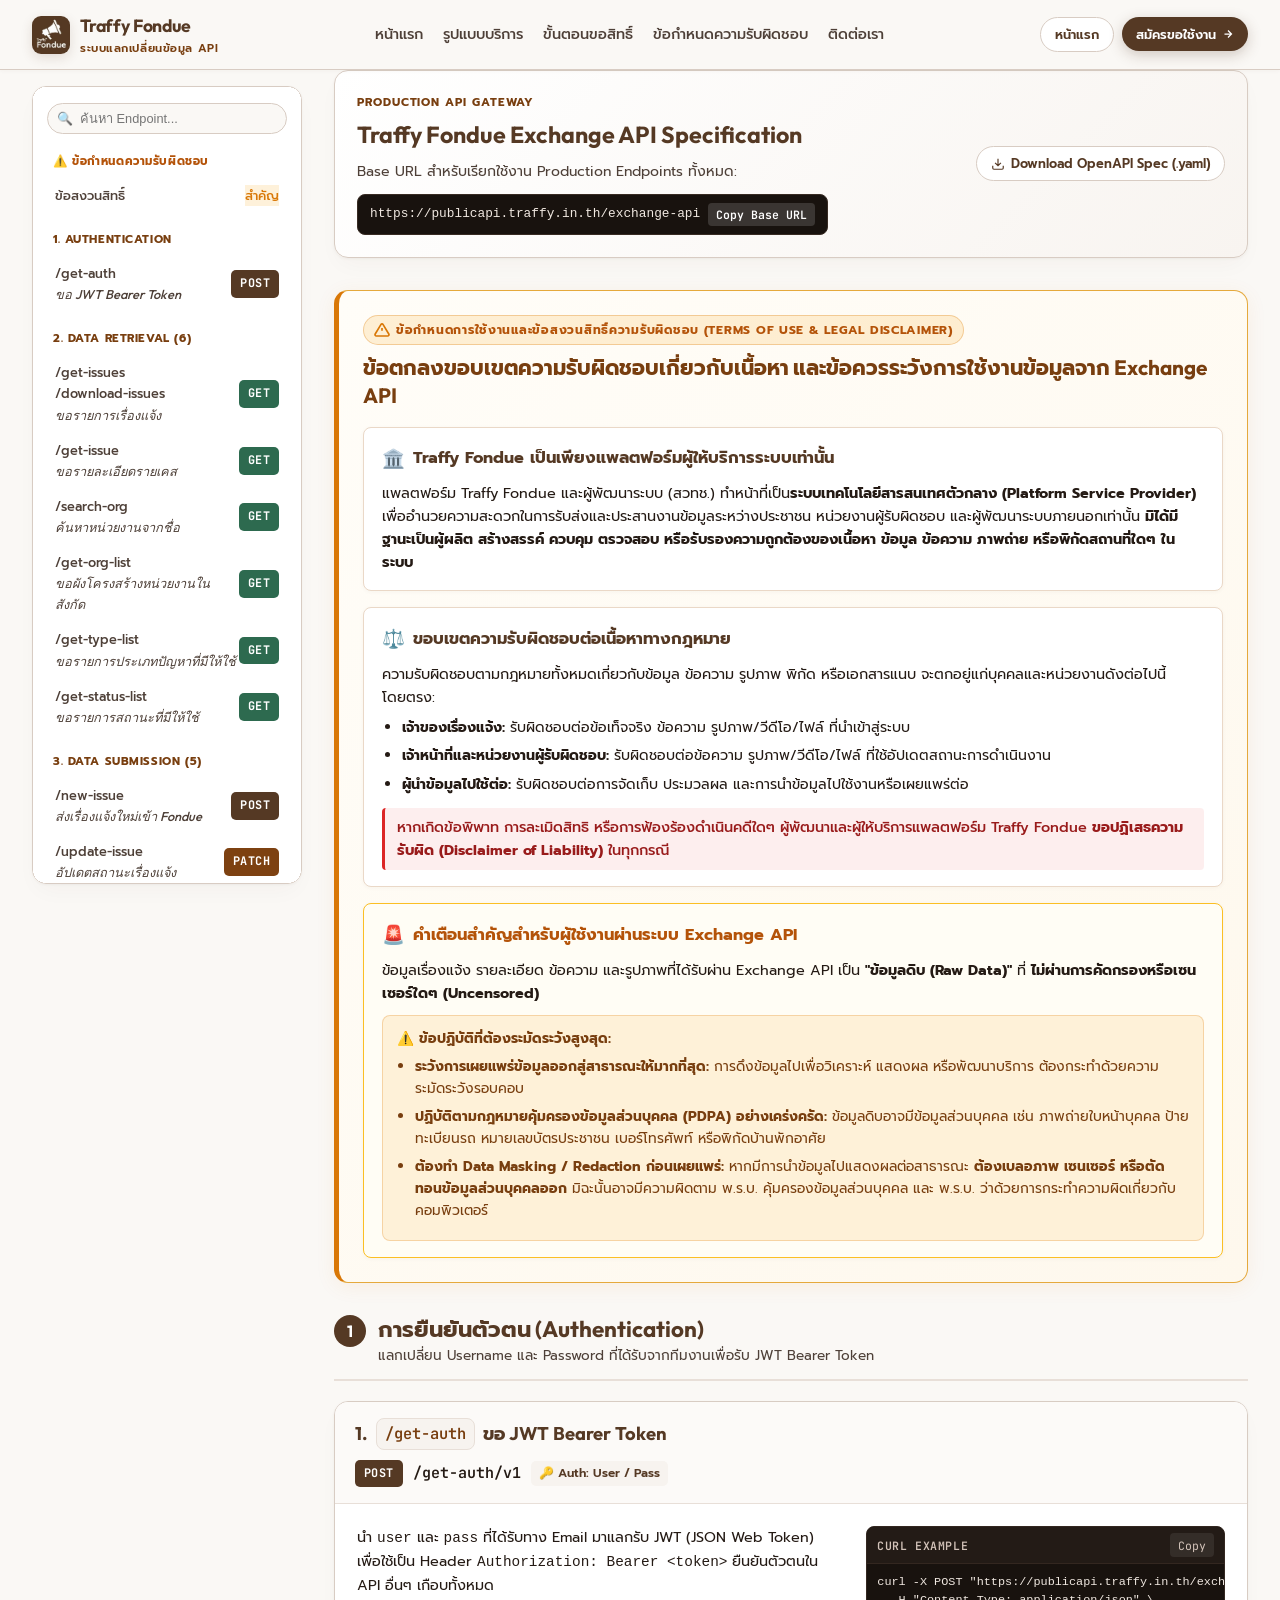
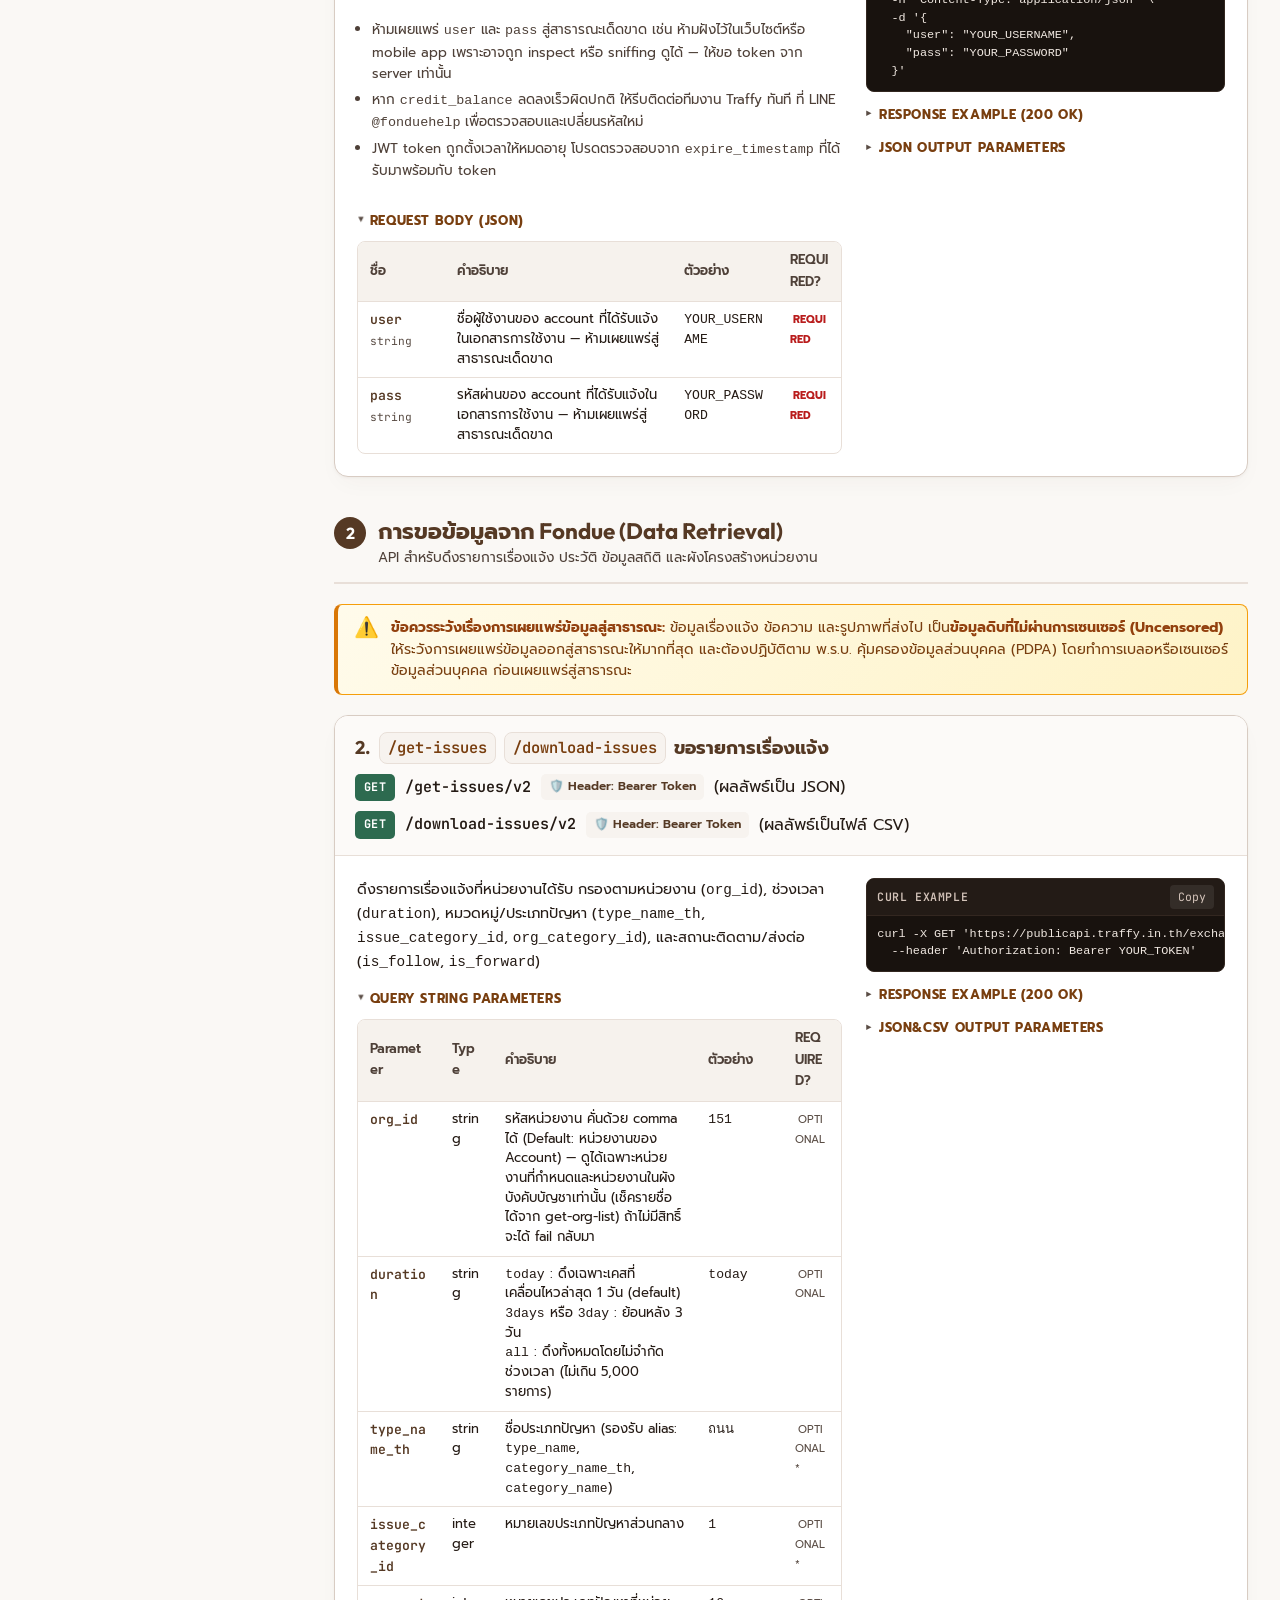
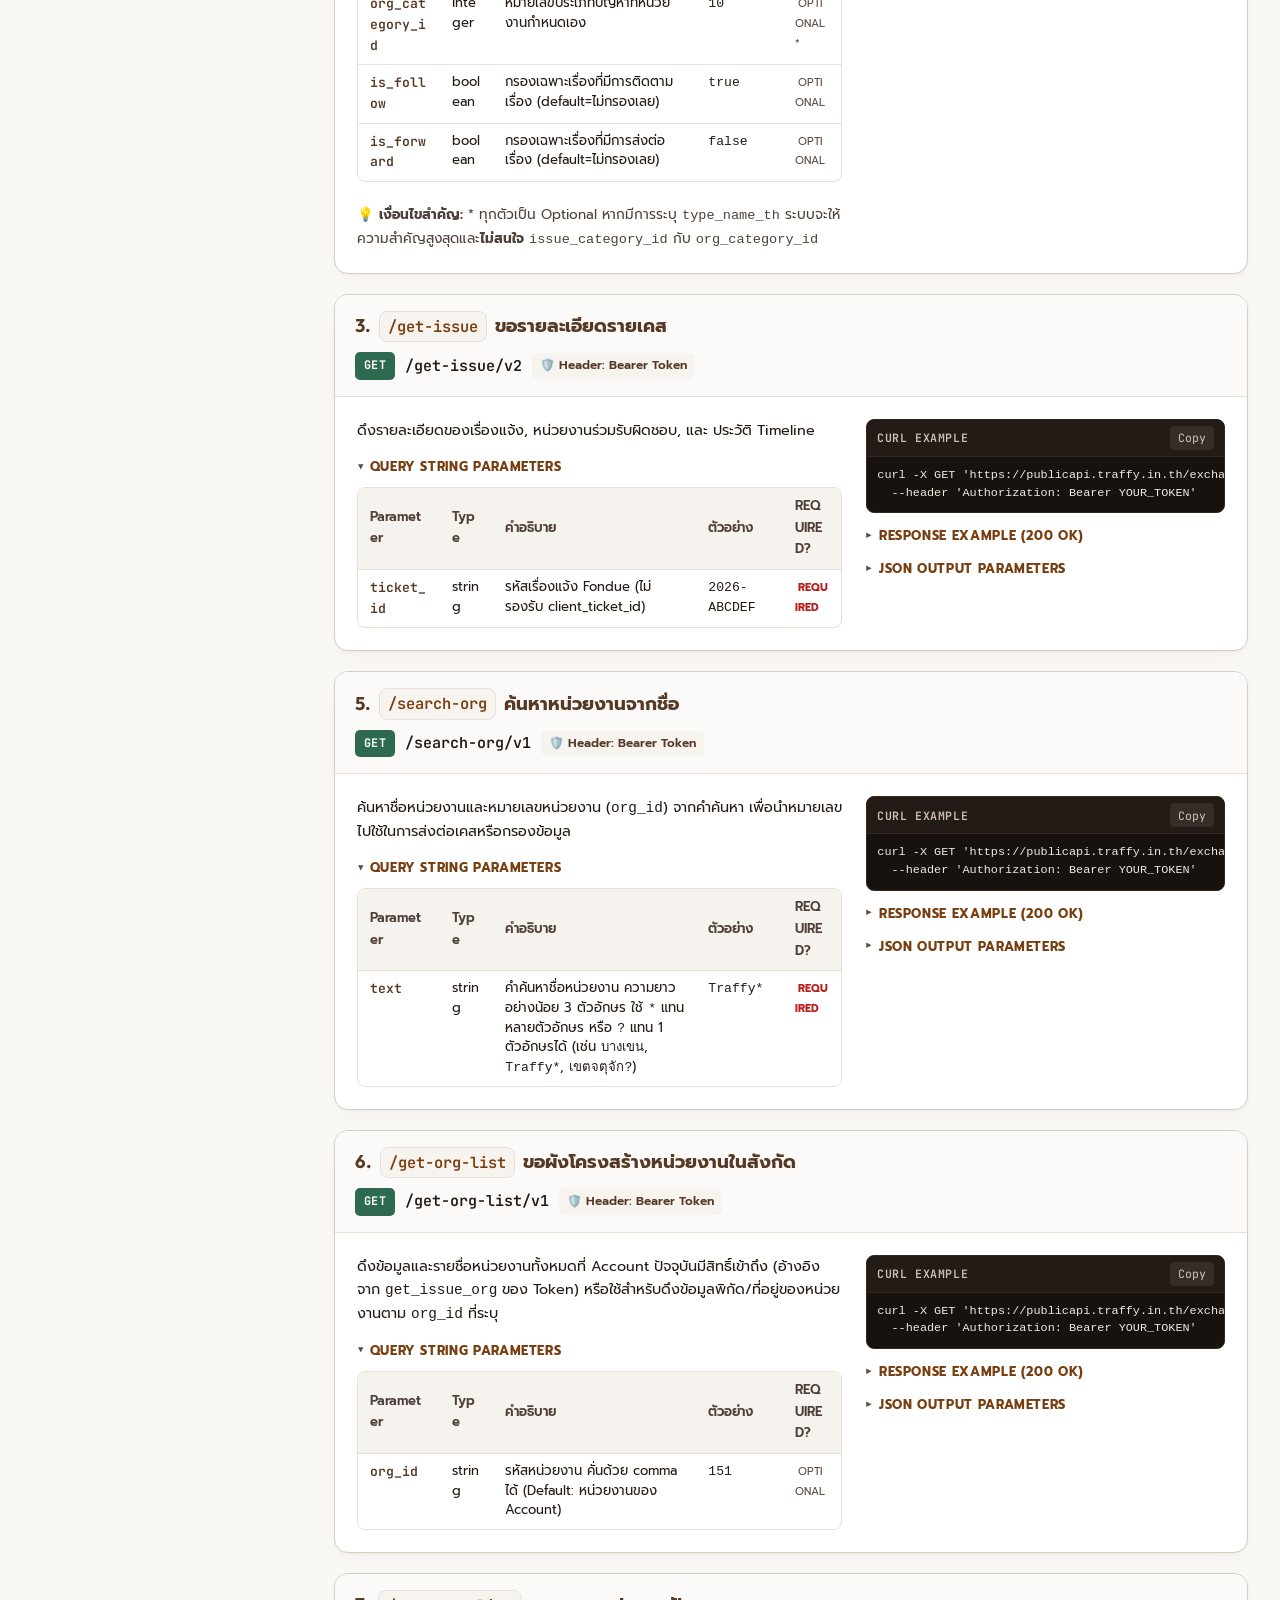
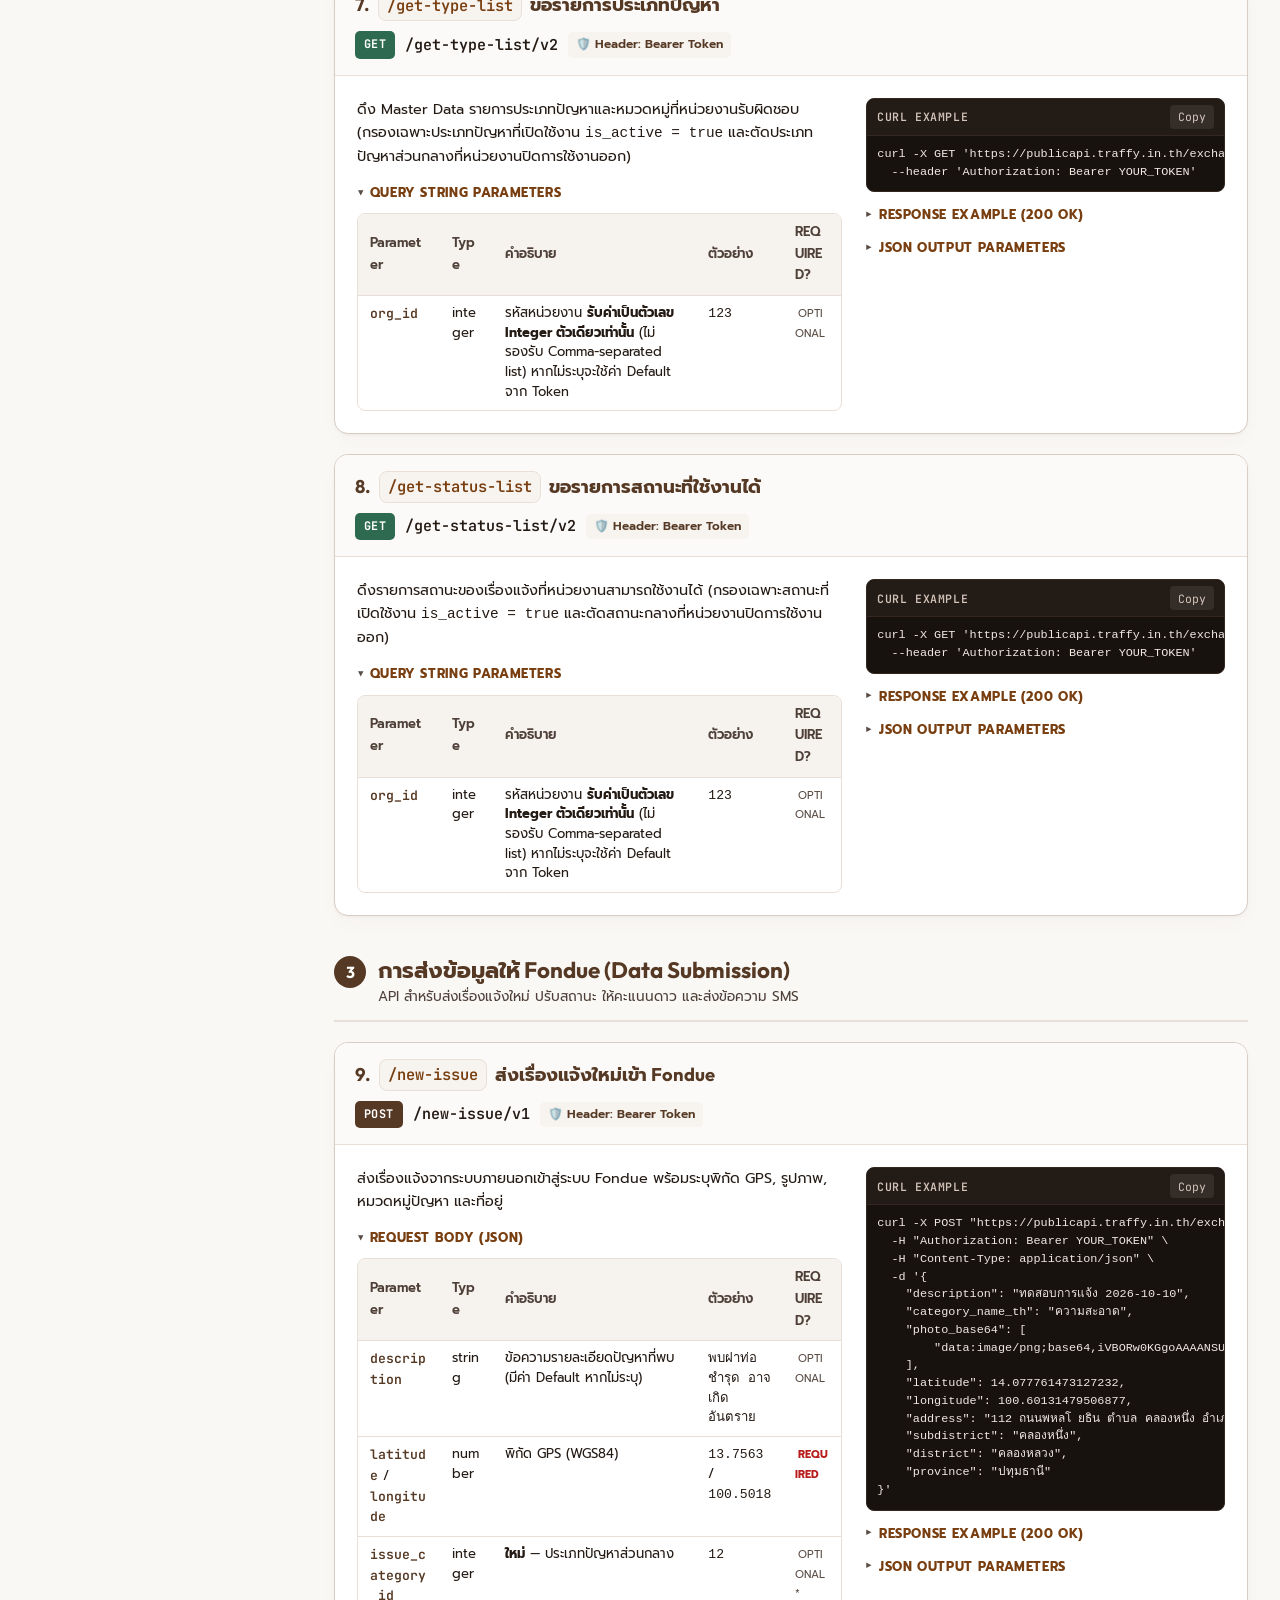
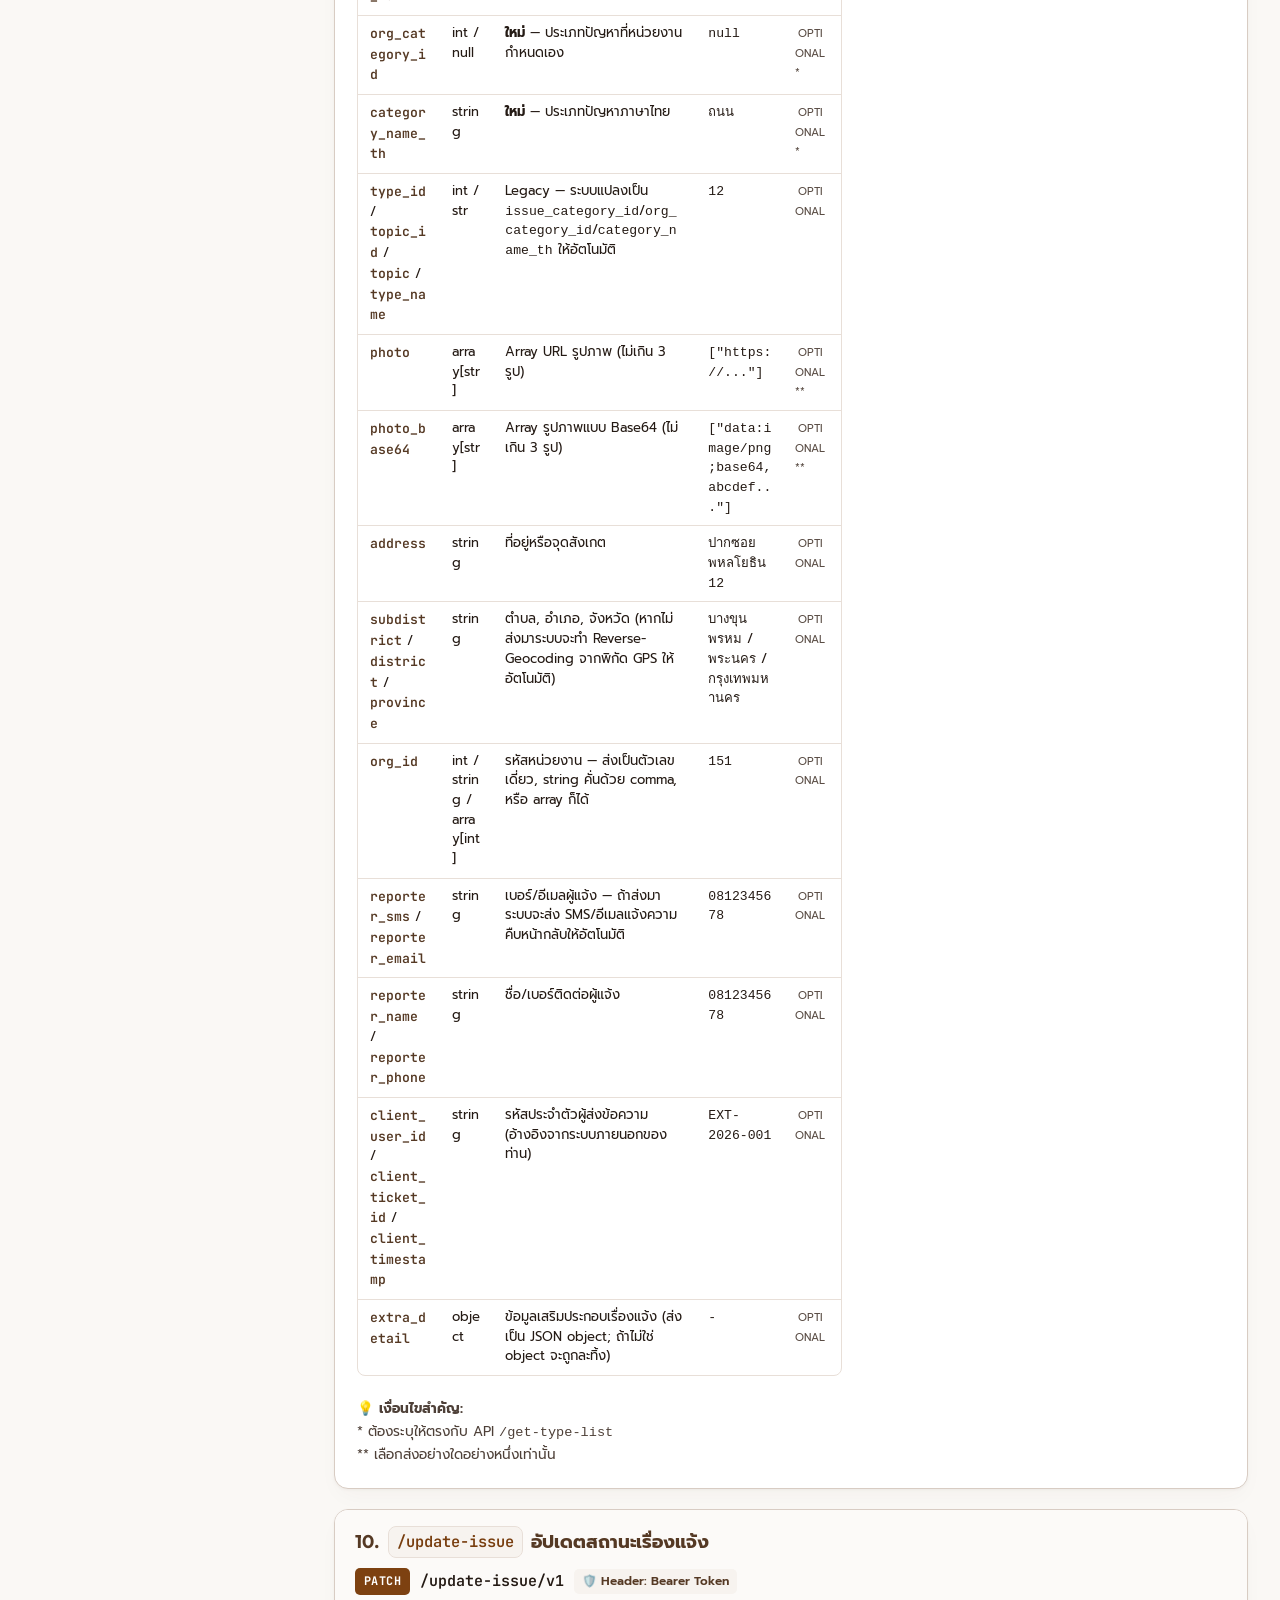
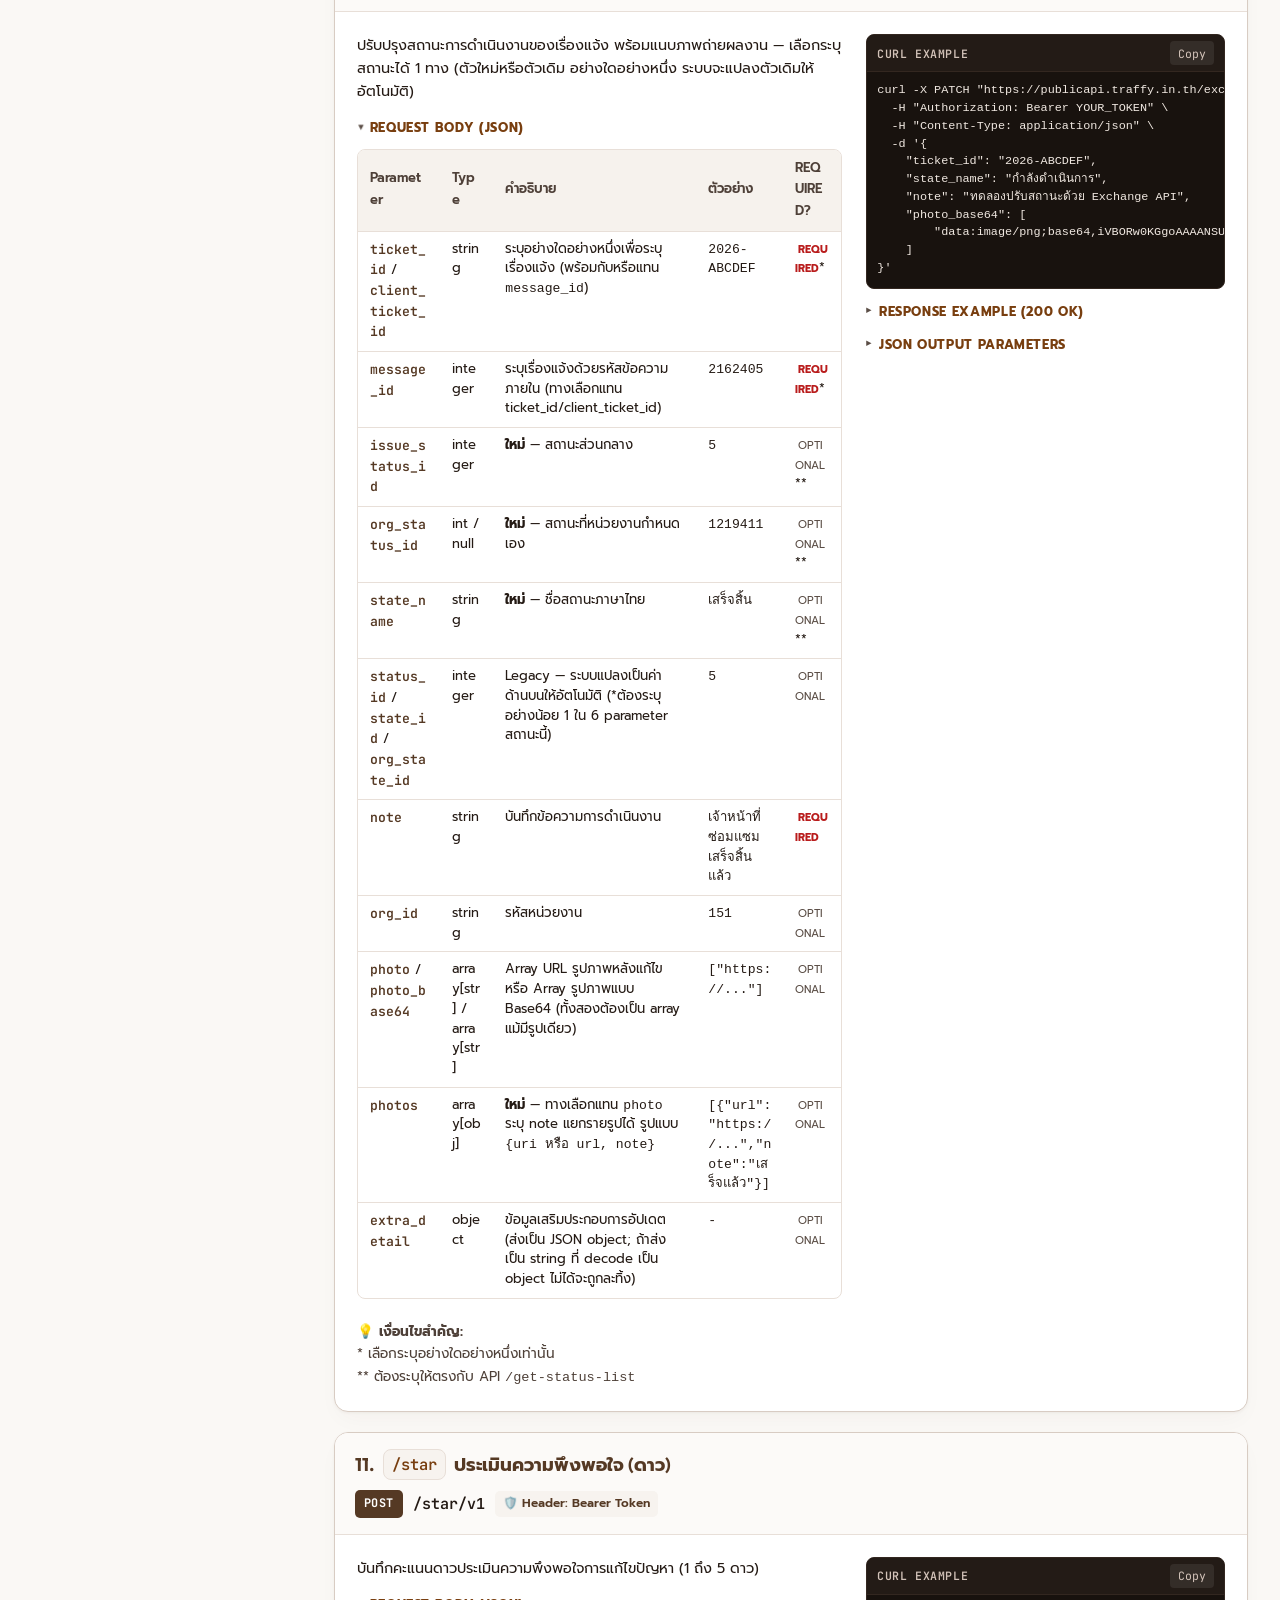
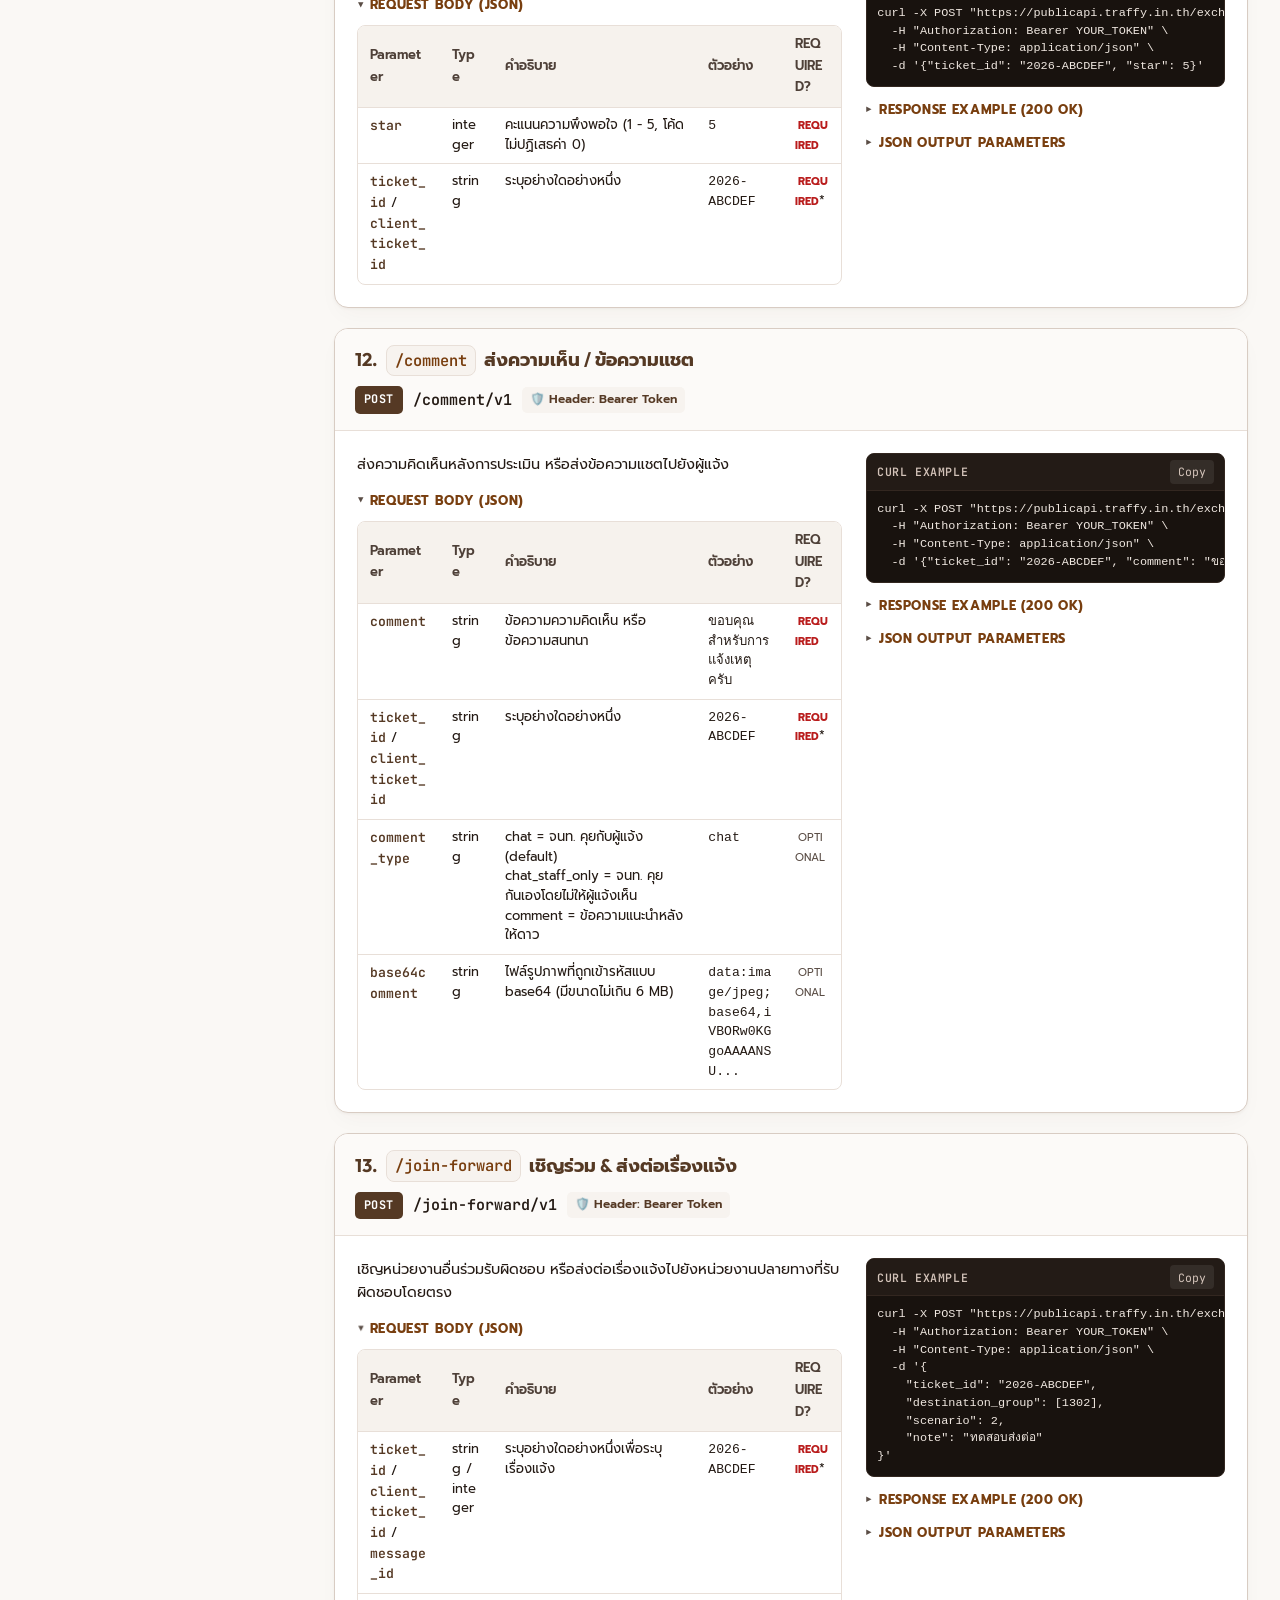
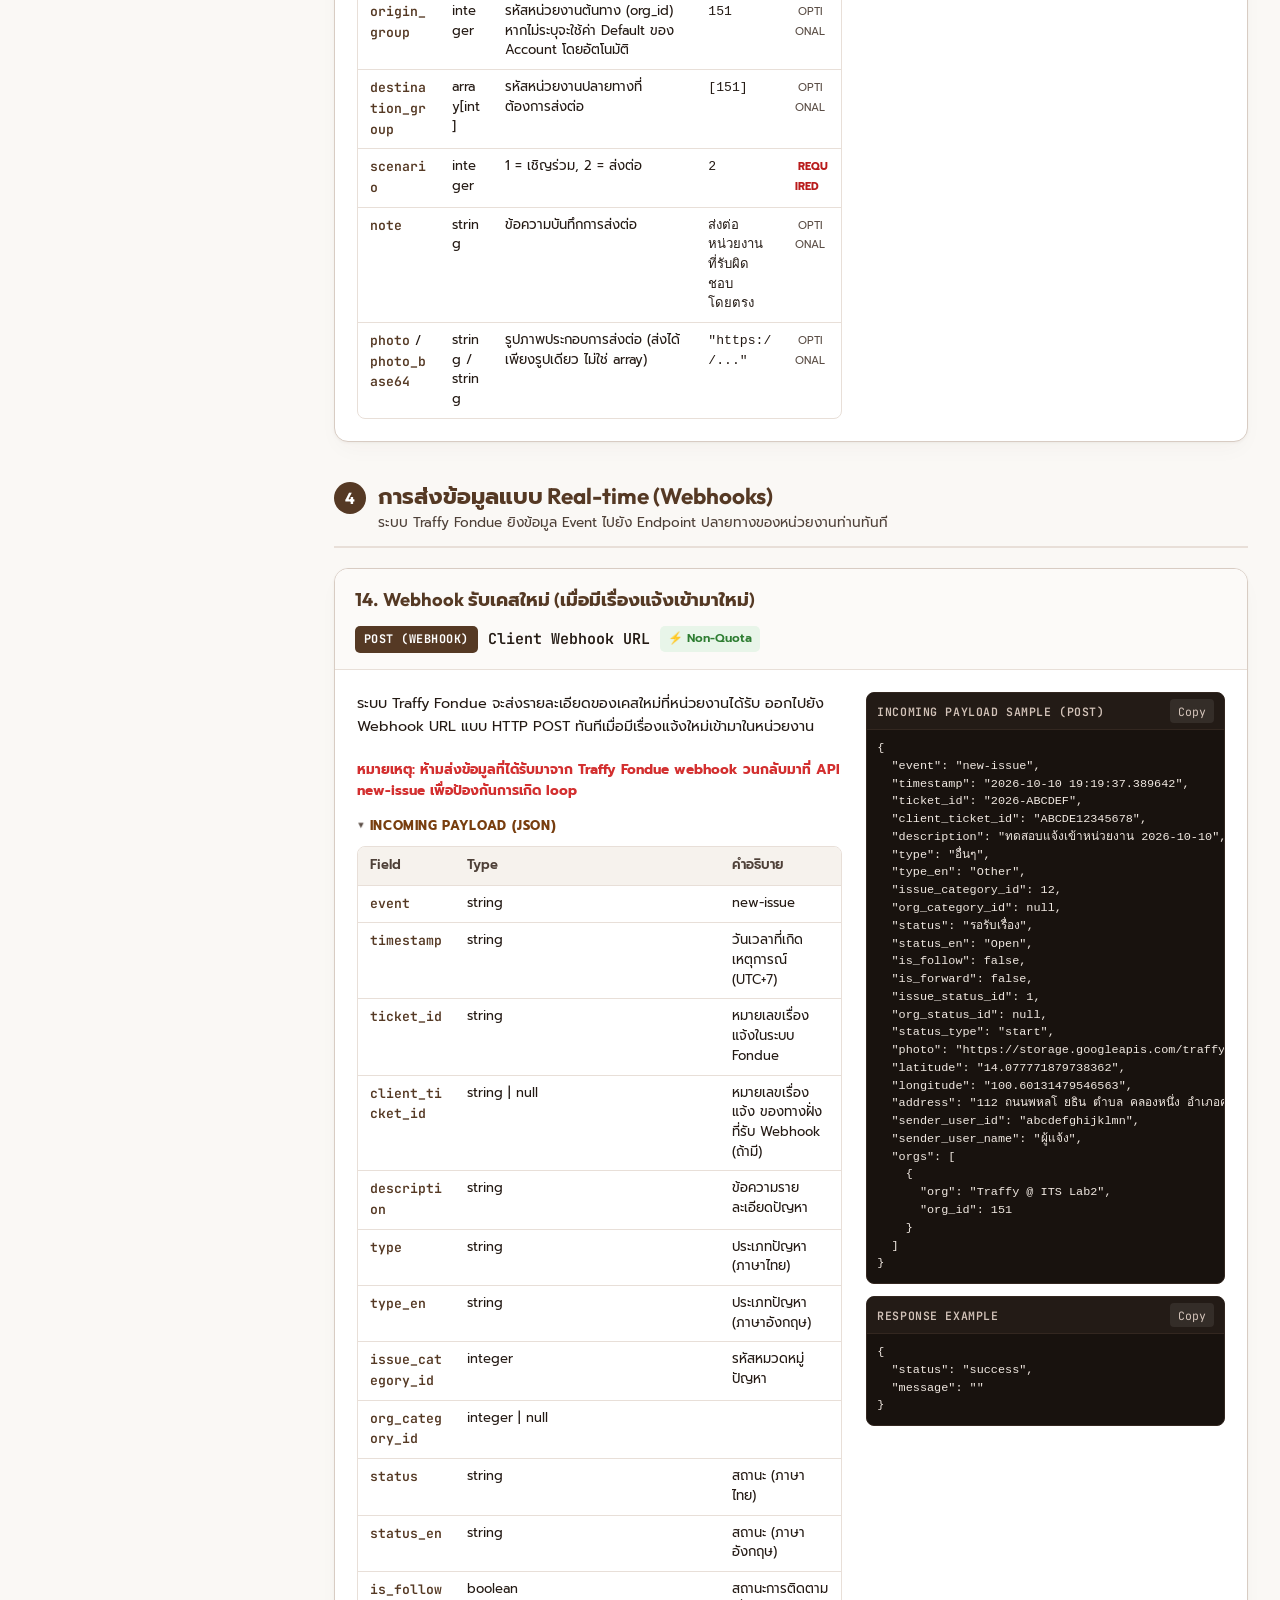
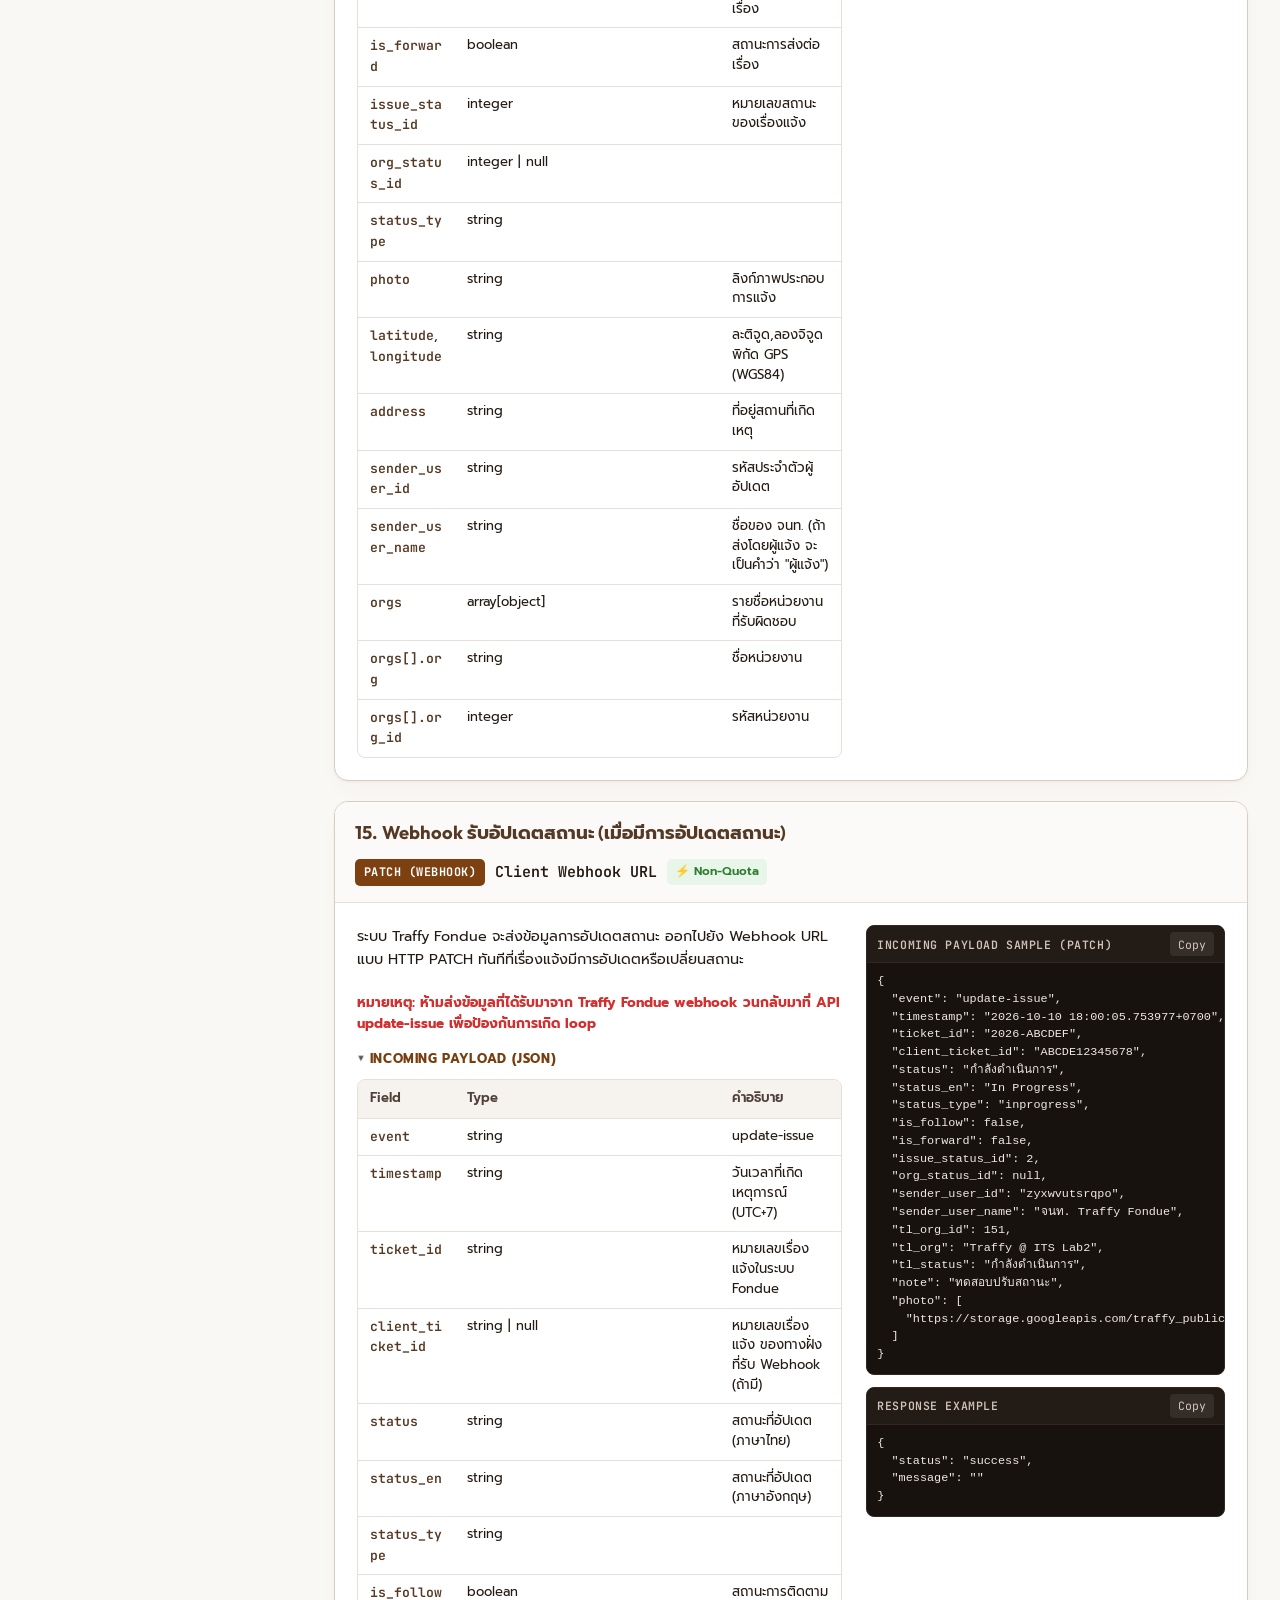
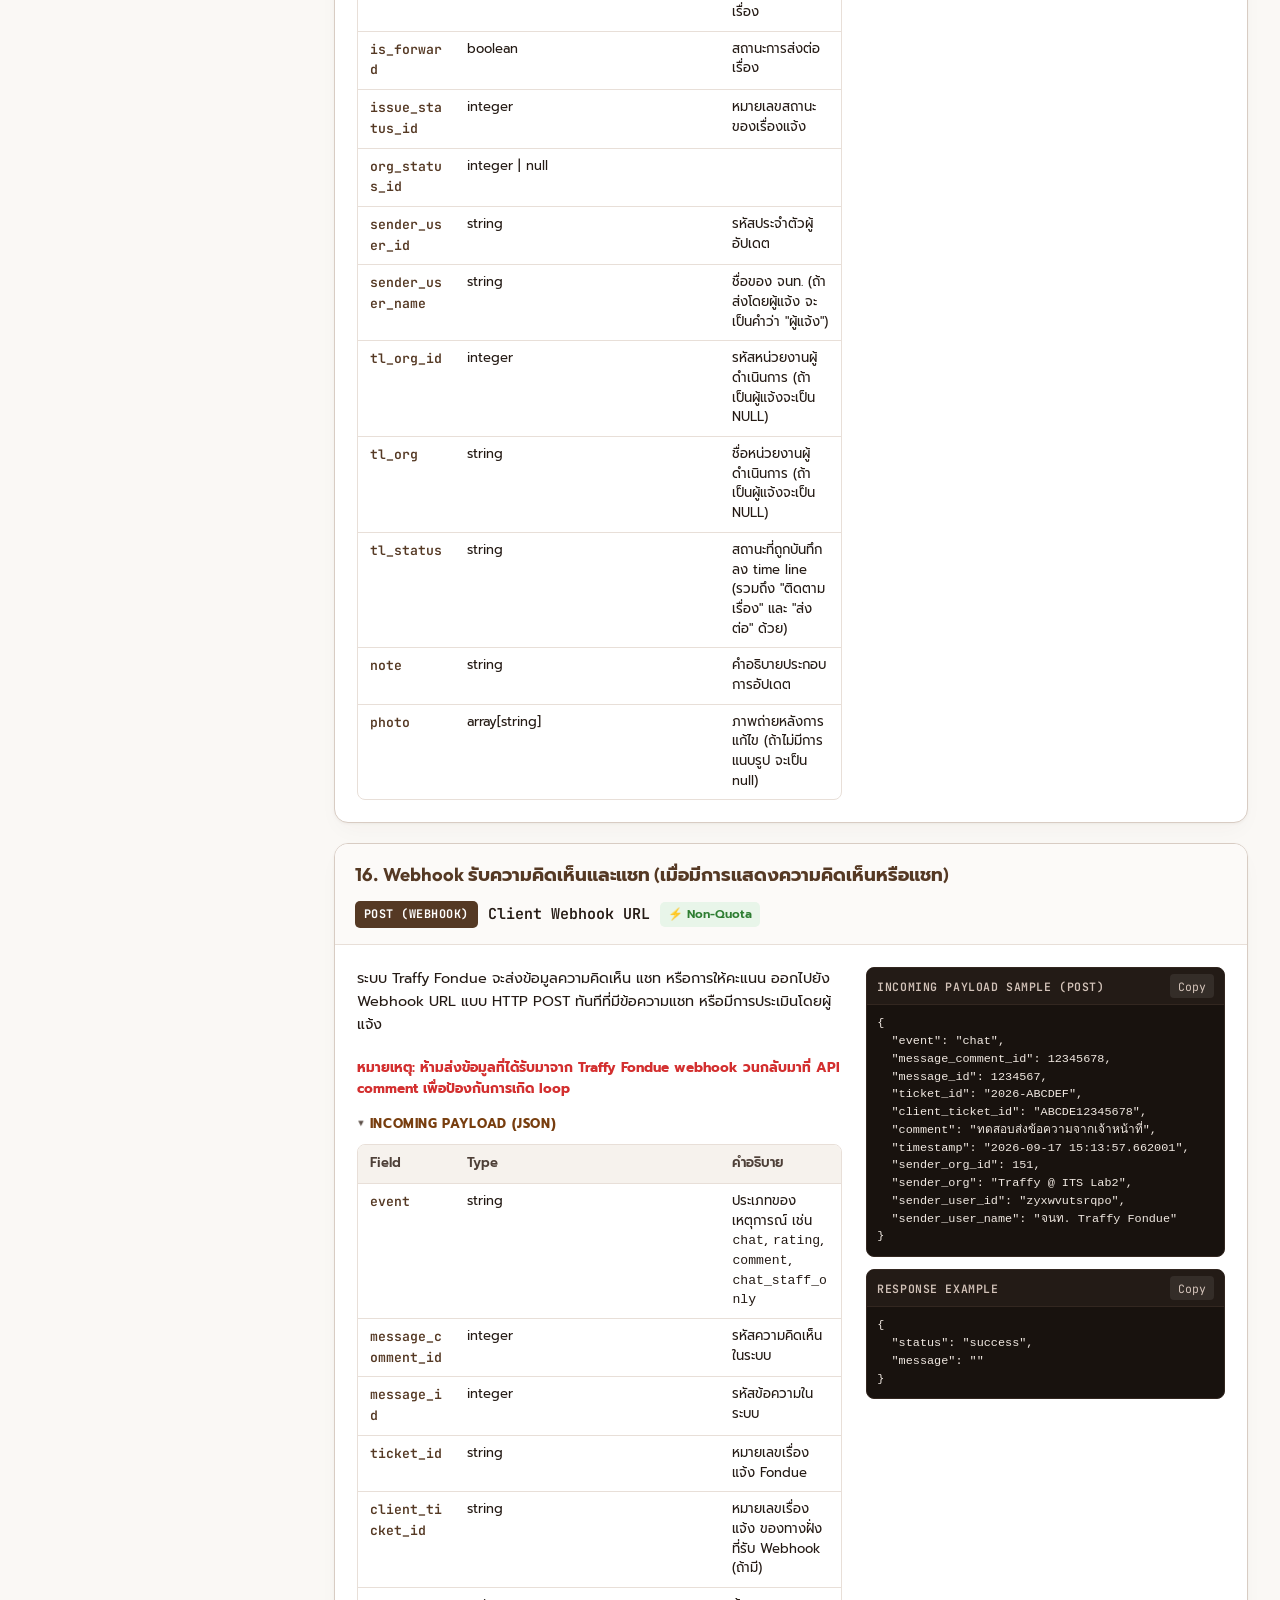
==== commit fbbb3db6: "docs: sync timeline and chat schema, CSV user_id, and webhook warning - Update timeline[] schema to " ====
--- a/docs.html
+++ b/docs.html
@@ -140,17 +140,23 @@
           <div class="sidebar-group">
             <a href="#sec-query" class="sidebar-group-title">2. Data Retrieval (6)</a>
             <ul class="sidebar-links">
-              <li><a href="#get-issues" class="sidebar-link"><span class="link-name">/get-issues<br />/download-issues<br /><i>ขอรายการเรื่องแจ้ง</i></span><span
+              <li><a href="#get-issues" class="sidebar-link"><span
+                    class="link-name">/get-issues<br />/download-issues<br /><i>ขอรายการเรื่องแจ้ง</i></span><span
                     class="method-badge method-get badge-mini">GET</span></a></li>
-              <li><a href="#get-issue" class="sidebar-link"><span class="link-name">/get-issue<br /><i>ขอรายละเอียดรายเคส</i></span><span
+              <li><a href="#get-issue" class="sidebar-link"><span
+                    class="link-name">/get-issue<br /><i>ขอรายละเอียดรายเคส</i></span><span
                     class="method-badge method-get badge-mini">GET</span></a></li>
-              <li><a href="#search-org" class="sidebar-link"><span class="link-name">/search-org<br /><i>ค้นหาหน่วยงานจากชื่อ</i></span><span
+              <li><a href="#search-org" class="sidebar-link"><span
+                    class="link-name">/search-org<br /><i>ค้นหาหน่วยงานจากชื่อ</i></span><span
                     class="method-badge method-get badge-mini">GET</span></a></li>
-              <li><a href="#get-org-list" class="sidebar-link"><span class="link-name">/get-org-list<br /><i>ขอผังโครงสร้างหน่วยงานในสังกัด</i></span><span
+              <li><a href="#get-org-list" class="sidebar-link"><span
+                    class="link-name">/get-org-list<br /><i>ขอผังโครงสร้างหน่วยงานในสังกัด</i></span><span
                     class="method-badge method-get badge-mini">GET</span></a></li>
-              <li><a href="#get-type-list" class="sidebar-link"><span class="link-name">/get-type-list<br /><i>ขอรายการประเภทปัญหาที่มีให้ใช้</i></span><span
+              <li><a href="#get-type-list" class="sidebar-link"><span
+                    class="link-name">/get-type-list<br /><i>ขอรายการประเภทปัญหาที่มีให้ใช้</i></span><span
                     class="method-badge method-get badge-mini">GET</span></a></li>
-              <li><a href="#get-status-list" class="sidebar-link"><span class="link-name">/get-status-list<br /><i>ขอรายการสถานะที่มีให้ใช้</i></span><span
+              <li><a href="#get-status-list" class="sidebar-link"><span
+                    class="link-name">/get-status-list<br /><i>ขอรายการสถานะที่มีให้ใช้</i></span><span
                     class="method-badge method-get badge-mini">GET</span></a></li>
             </ul>
           </div>
@@ -159,16 +165,19 @@
           <div class="sidebar-group">
             <a href="#sec-action" class="sidebar-group-title">3. Data Submission (5)</a>
             <ul class="sidebar-links">
-              <li><a href="#new-issue" class="sidebar-link"><span class="link-name">/new-issue<br /><i>ส่งเรื่องแจ้งใหม่เข้า Fondue</i></span><span
+              <li><a href="#new-issue" class="sidebar-link"><span
+                    class="link-name">/new-issue<br /><i>ส่งเรื่องแจ้งใหม่เข้า Fondue</i></span><span
                     class="method-badge method-post badge-mini">POST</span></a></li>
-              <li><a href="#update-issue" class="sidebar-link"><span class="link-name">/update-issue<br /><i>อัปเดตสถานะเรื่องแจ้ง</i></span><span
+              <li><a href="#update-issue" class="sidebar-link"><span
+                    class="link-name">/update-issue<br /><i>อัปเดตสถานะเรื่องแจ้ง</i></span><span
                     class="method-badge method-patch badge-mini">PATCH</span></a></li>
-              <li><a href="#star" class="sidebar-link"><span class="link-name">/star<br /><i>ประเมินความพึงพอใจ (ดาว)</i></span><span
-                    class="method-badge method-post badge-mini">POST</span></a></li>
-              <li><a href="#comment" class="sidebar-link"><span class="link-name">/comment<br /><i>ส่งความเห็น / ข้อความแชต</i></span><span
-                    class="method-badge method-post badge-mini">POST</span></a></li>
-              <li><a href="#join-forward" class="sidebar-link"><span class="link-name">/join-forward<br /><i>เชิญร่วม &amp; ส่งต่อเรื่องแจ้ง</i></span><span
-                    class="method-badge method-post badge-mini">POST</span></a></li>
+              <li><a href="#star" class="sidebar-link"><span class="link-name">/star<br /><i>ประเมินความพึงพอใจ
+                      (ดาว)</i></span><span class="method-badge method-post badge-mini">POST</span></a></li>
+              <li><a href="#comment" class="sidebar-link"><span class="link-name">/comment<br /><i>ส่งความเห็น /
+                      ข้อความแชต</i></span><span class="method-badge method-post badge-mini">POST</span></a></li>
+              <li><a href="#join-forward" class="sidebar-link"><span class="link-name">/join-forward<br /><i>เชิญร่วม
+                      &amp; ส่งต่อเรื่องแจ้ง</i></span><span class="method-badge method-post badge-mini">POST</span></a>
+              </li>
             </ul>
           </div>
 
@@ -530,7 +539,8 @@
               data-keywords="get-issues issues list search filter query date range pagination">
               <div class="api-card-header" style="flex-direction: column; align-items: flex-start;">
                 <div class="api-card-header-top">
-                  <span class="api-card-title">2. <code>/get-issues</code> <code>/download-issues</code> ขอรายการเรื่องแจ้ง</span>
+                  <span class="api-card-title">2. <code>/get-issues</code> <code>/download-issues</code>
+                    ขอรายการเรื่องแจ้ง</span>
                 </div>
                 <div class="api-card-header-bottom">
                   <span class="method-badge method-get">GET</span>
@@ -578,8 +588,10 @@
                           <tr>
                             <td><span class="param-name">duration</span></td>
                             <td>string</td>
-                            <td><code>today</code> : ดึงเฉพาะเคสที่เคลื่อนไหวล่าสุด 1 วัน (default)<br /><code>3days</code>
-                              หรือ <code>3day</code> : ย้อนหลัง 3 วัน<br /><code>all</code> : ดึงทั้งหมดโดยไม่จำกัดช่วงเวลา
+                            <td><code>today</code> : ดึงเฉพาะเคสที่เคลื่อนไหวล่าสุด 1 วัน
+                              (default)<br /><code>3days</code>
+                              หรือ <code>3day</code> : ย้อนหลัง 3 วัน<br /><code>all</code> :
+                              ดึงทั้งหมดโดยไม่จำกัดช่วงเวลา
                               (ไม่เกิน 5,000 รายการ)</td>
                             <td><code>today</code></td>
                             <td><span class="param-opt">OPTIONAL</span></td>
@@ -644,8 +656,8 @@
                   <details class="param-section">
                     <summary class="param-title">Response Example (200 OK)</summary>
                     <div class="code-block-wrap">
-                      <div class="code-header"><span class="code-title">JSON Response (200 OK)</span><button class="btn-copy"
-                          onclick="copyCode(this)">Copy</button></div>
+                      <div class="code-header"><span class="code-title">JSON Response (200 OK)</span><button
+                          class="btn-copy" onclick="copyCode(this)">Copy</button></div>
                       <div class="code-content">
                         <pre><code>{
     "status": "success",
@@ -725,9 +737,9 @@
                       <div class="code-header"><span class="code-title">CSV Response (200 OK)</span><button
                           class="btn-copy" onclick="copyCode(this)">Copy</button></div>
                       <div class="code-content">
-                        <pre><code>ticket_id,type,type_reporter,organization,description,photo,latitude,longitude,address,subdistrict,district,province,timestamp,photo_after,timestamp_inprogress,timestamp_finished,org_finished,is_follow,is_forward,status,status_latest,confirmed,star,count_reopen,last_activity
-2026-ABCDEF,น้ำท่วม,น้ำท่วม,"ทดสอบการใช้งานระบบ Fondue (หน่วยงานย่อย), ทดสอบการใช้งานระบบ Fondue, !@฿, Traffy @ ITS Lab ทดสอบ19/08/68, เมืองแอสการ์ด","ทดสอบการแจ้ง 2026-10-05 19:06\n#ThukTeamTraffy",https://storage.googleapis.com/traffy_public_bucket/attachment/2026-10/a9e049e39a9c492cf43408bed8eddf0b.png,13.754158,100.501499,"แขวงเสาชิงช้า เขตพระนคร กรุงเทพมหานคร",เสาชิงช้า,พระนคร,กรุงเทพมหานคร,"2026-10-05 19:06:16.831069",,,"2026-10-05 19:06:29.688952","ทดสอบการใช้งานระบบ Fondue (หน่วยงานย่อย)",,,เสร็จสิ้น,เสร็จสิ้น,,5,0,"2026-10-05 19:06:29.688952"
-2026-GHIJKL,น้ำท่วม,น้ำท่วม,"ทดสอบการใช้งานระบบ Fondue (หน่วยงานย่อย), ทดสอบการใช้งานระบบ Fondue","ทดสอบการแจ้ง 27/04/2569 ครั้งที่ 1 น้ำท่วม\n#SoSafe",https://storage.googleapis.com/traffy_public_bucket/attachment/2026-04/d18444b2e7dd0979b6c9362c2219056e.jpg,13.750072,100.491292,"แขวงพระบรมมหาราชวัง เขตพระนคร กรุงเทพมหานคร",พระบรมมหาราชวัง,พระนคร,กรุงเทพมหานคร,"2026-04-27 15:32:24.316164",,,,,,,รอรับเรื่อง,รอรับเรื่อง,,0,0,"2026-04-27 15:32:24.316164"
+                        <pre><code>ticket_id,type,type_reporter,organization,description,photo,latitude,longitude,address,subdistrict,district,province,timestamp,photo_after,timestamp_inprogress,timestamp_finished,org_finished,is_follow,is_forward,status,status_latest,confirmed,star,count_reopen,last_activity,user_id
+2026-ABCDEF,น้ำท่วม,น้ำท่วม,"ทดสอบการใช้งานระบบ Fondue (หน่วยงานย่อย), ทดสอบการใช้งานระบบ Fondue, !@฿, Traffy @ ITS Lab ทดสอบ19/08/68, เมืองแอสการ์ด","ทดสอบการแจ้ง 2026-10-05 19:06\n#ThukTeamTraffy",https://storage.googleapis.com/traffy_public_bucket/attachment/2026-10/a9e049e39a9c492cf43408bed8eddf0b.png,13.754158,100.501499,"แขวงเสาชิงช้า เขตพระนคร กรุงเทพมหานคร",เสาชิงช้า,พระนคร,กรุงเทพมหานคร,"2026-10-05 19:06:16.831069",,,"2026-10-05 19:06:29.688952","ทดสอบการใช้งานระบบ Fondue (หน่วยงานย่อย)",,,เสร็จสิ้น,เสร็จสิ้น,,5,0,"2026-10-05 19:06:29.688952",abcdefghijklmn
+2026-GHIJKL,น้ำท่วม,น้ำท่วม,"ทดสอบการใช้งานระบบ Fondue (หน่วยงานย่อย), ทดสอบการใช้งานระบบ Fondue","ทดสอบการแจ้ง 27/04/2569 ครั้งที่ 1 น้ำท่วม\n#SoSafe",https://storage.googleapis.com/traffy_public_bucket/attachment/2026-04/d18444b2e7dd0979b6c9362c2219056e.jpg,13.750072,100.491292,"แขวงพระบรมมหาราชวัง เขตพระนคร กรุงเทพมหานคร",พระบรมมหาราชวัง,พระนคร,กรุงเทพมหานคร,"2026-04-27 15:32:24.316164",,,,,,,รอรับเรื่อง,รอรับเรื่อง,,0,0,"2026-04-27 15:32:24.316164",abcdefghijklmn
 </code></pre>
                       </div>
                     </div>
@@ -1024,7 +1036,8 @@
                 "org": null,
                 "note": "ทดสอบการแจ้ง 2026-10-05 19:06\n#Test",
                 "photo": "https://storage.googleapis.com/traffy_public_bucket/attachment/2026-10/a9e049e39a9c492cf43408bed8eddf0b.png",
-                "sender_user_id": "abcdefghijklmn"
+                "user_id": "abcdefghijklmn",
+                "user_name": "ผู้แจ้ง"
             },
             {
                 "timestamp": "2026-10-05 19:06:21.519541",
@@ -1034,7 +1047,8 @@
                 "org": "ทดสอบการใช้งานระบบ Fondue (หน่วยงานย่อย)",
                 "note": "ทดสอบการใช้งานระบบ Fondue (หน่วยงานย่อย) ส่งต่อไปยัง !@฿\r\nเนื่องจาก ทดสอบส่งต่อ\n( ⓘ และ ทดสอบการใช้งานระบบ Fondue ก็เป็นส่งต่อด้วยโดยอัตโนมัติ)",
                 "photo": null,
-                "sender_user_id": "zyxwvutsrqpo"
+                "user_id": "zyxwvutsrqpo",
+                "user_name": "จนท. Traffy Fondue"
             },
             {
                 "timestamp": "2026-10-05 19:06:29.571698",
@@ -1044,12 +1058,14 @@
                 "org": "ทดสอบการใช้งานระบบ Fondue (หน่วยงานย่อย)",
                 "note": "ทดลองปรับสถานะด้วย Exchange API",
                 "photo": "https://storage.googleapis.com/traffy_public_bucket/attachment/2026-10/43252b17ad0ed1fd03b7cd9467bf4ca2.png",
-                "sender_user_id": "zyxwvutsrqpo"
+                "user_id": "zyxwvutsrqpo",
+                "user_name": "จนท. Traffy Fondue"
             }
         ],
         "chat": [
             {
                 "org_id": null,
+                "comment_type": "chat",
                 "comment": "ตอนนี้น้ำท่วมขังบริเวณหน้าปากซอยสูงประมาณ 15 ซม. รถเล็กสัญจรลำบากครับ",
                 "user_id": "abcdefghijklmn",
                 "user_name": "ผู้แจ้ง",
@@ -1057,20 +1073,23 @@
             },
             {
                 "org_id": 43152,
+                "comment_type": "chat",
                 "comment": "รับเรื่องแล้วครับ ทางหน่วยงานกำลังส่งทีมเจ้าหน้าที่พร้อมเครื่องสูบน้ำเข้าตรวจสอบพื้นที่ครับ",
                 "user_id": "zyxwvutsrqpo",
-                "user_name": "จนท.Traffy Fondue",
+                "user_name": "จนท. Traffy Fondue",
                 "timestamp": "2026-10-05T12:30:45.492847+00:00"
             },
             {
                 "org_id": 43152,
+                "comment_type": "chat",
                 "comment": "เจ้าหน้าที่ดำเนินการสูบระบายน้ำและเก็บขยะอุดตันหน้าตะแกรงเรียบร้อย ระดับน้ำแห้งเป็นปกติแล้วครับ",
                 "user_id": "zyxwvutsrqpo",
-                "user_name": "จนท.Traffy Fondue",
+                "user_name": "จนท. Traffy Fondue",
                 "timestamp": "2026-10-05T13:45:10.840125+00:00"
             },
             {
                 "org_id": null,
+                "comment_type": "comment",
                 "comment": "ขอบคุณเจ้าหน้าที่มากครับ ระดับน้ำแห้งแล้ว เดินทางสะดวกขึ้นมากครับ",
                 "user_id": "abcdefghijklmn",
                 "user_name": "ผู้แจ้ง",
@@ -1243,8 +1262,8 @@
                           </tr>
                           <tr>
                             <td><span class="param-name">org_category_id</span></td>
-                            <td>หมายเลขประเภทปัญหาที่หน่วยงานกำหนดเอง (NULL=ไม่มี)<span
-                                class="param-opt">NEW</span></td>
+                            <td>หมายเลขประเภทปัญหาที่หน่วยงานกำหนดเอง (NULL=ไม่มี)<span class="param-opt">NEW</span>
+                            </td>
                             <td><code>null</code></td>
                           </tr>
                           <tr>
@@ -1259,8 +1278,7 @@
                           </tr>
                           <tr>
                             <td><span class="param-name">org_status_id</span></td>
-                            <td>หมายเลขสถานะที่หน่วยงานกำหนดเอง (NULL=ไม่มี)<span
-                                class="param-opt">NEW</span></td>
+                            <td>หมายเลขสถานะที่หน่วยงานกำหนดเอง (NULL=ไม่มี)<span class="param-opt">NEW</span></td>
                             <td><code>1219411</code></td>
                           </tr>
                           <tr>
@@ -1306,6 +1324,11 @@
                             <td><code>abcdefghijklmn</code></td>
                           </tr>
                           <tr>
+                            <td><span class="param-name">user_name</span></td>
+                            <td>ชื่อของ จนท. (หรือเป็นคำว่า ผู้แจ้ง)</td>
+                            <td><code>จนท. Traffy Fondue</code></td>
+                          </tr>
+                          <tr>
                             <td><span class="param-name">note</span></td>
                             <td>คำอธิบายประกอบการอัปเดต</td>
                             <td><code>ทดสอบ</code></td>
@@ -1317,7 +1340,8 @@
                           </tr>
                           <tr>
                             <td colspan="3" style="background:var(--bg-subtle);font-weight:600;">**** ข้อมูลที่อยู่ใน
-                              <code>chat[]</code></td>
+                              <code>chat[]</code>
+                            </td>
                           </tr>
                           <tr>
                             <td><span class="param-name">org_id</span></td>
@@ -1330,9 +1354,23 @@
                             <td><code>abcdefghijklmn</code> / <code>zyxwvutsrqpo</code></td>
                           </tr>
                           <tr>
+                            <td><span class="param-name">user_name</span></td>
+                            <td>ชื่อของ จนท. (หรือเป็นคำว่า ผู้แจ้ง)</td>
+                            <td><code>จนท. Traffy Fondue</code></td>
+                          </tr>
+                          <tr>
                             <td><span class="param-name">comment</span></td>
                             <td>ข้อความแชท</td>
                             <td><code>ขอทราบหมายเลขซอยที่เกิดเหตุด้วยครับ</code></td>
+                          </tr>
+                          <tr>
+                            <td><span class="param-name">comment_type</span></td>
+                            <td>ประเภทของข้อความ<br />
+                              chat = ข้อความแชท<br />
+                              chat_staff_only = จนท. คุยกันเอง<br />
+                              rating = ประเมินความพึงพอใจ (ดาว)<br />
+                              comment = คำแนะนำหลังให้ดาว</td>
+                            <td><code>chat</code></td>
                           </tr>
                           <tr>
                             <td><span class="param-name">timestamp</span></td>
@@ -2246,7 +2284,8 @@
                     </div>
                   </details>
                   <p style="font-size:0.85rem;color:var(--text-muted);margin:8px 0 0;">
-                    💡 <strong>เงื่อนไขสำคัญ:</strong><br />* ต้องระบุให้ตรงกับ API <code>/get-type-list</code><br />** เลือกส่งอย่างใดอย่างหนึ่งเท่านั้น
+                    💡 <strong>เงื่อนไขสำคัญ:</strong><br />* ต้องระบุให้ตรงกับ API <code>/get-type-list</code><br />**
+                    เลือกส่งอย่างใดอย่างหนึ่งเท่านั้น
                   </p>
                 </div>
                 <div class="api-code-col">
@@ -2507,7 +2546,8 @@
                     </div>
                   </details>
                   <p style="font-size:0.85rem;color:var(--text-muted);margin:8px 0 0;">
-                    💡 <strong>เงื่อนไขสำคัญ:</strong><br />* เลือกระบุอย่างใดอย่างหนึ่งเท่านั้น<br />** ต้องระบุให้ตรงกับ API <code>/get-status-list</code>
+                    💡 <strong>เงื่อนไขสำคัญ:</strong><br />* เลือกระบุอย่างใดอย่างหนึ่งเท่านั้น<br />**
+                    ต้องระบุให้ตรงกับ API <code>/get-status-list</code>
                   </p>
                 </div>
                 <div class="api-code-col">
@@ -2587,7 +2627,8 @@
                           <tr>
                             <td><span class="param-name">results</span></td>
                             <td>ข้อมูลผลลัพธ์การแจ้งเตือน (object) — ปรากฏเฉพาะเมื่อ ticket มี
-                              <code>reporter_sms</code>/<code>reporter_email</code> บันทึกไว้อยู่แล้วในระบบ</td>
+                              <code>reporter_sms</code>/<code>reporter_email</code> บันทึกไว้อยู่แล้วในระบบ
+                            </td>
                             <td><code>(Object)</code></td>
                           </tr>
                           <tr>
@@ -2781,7 +2822,8 @@
                           <tr>
                             <td><span class="param-name">comment_type</span></td>
                             <td>string</td>
-                            <td>chat = จนท. คุยกับผู้แจ้ง (default)<br />chat_staff_only = จนท. คุยกันเองโดยไม่ให้ผู้แจ้งเห็น<br />comment = ข้อความแนะนำหลังให้ดาว</td>
+                            <td>chat = จนท. คุยกับผู้แจ้ง (default)<br />chat_staff_only = จนท.
+                              คุยกันเองโดยไม่ให้ผู้แจ้งเห็น<br />comment = ข้อความแนะนำหลังให้ดาว</td>
                             <td><code>chat</code></td>
                             <td><span class="param-opt">OPTIONAL</span></td>
                           </tr>
@@ -3050,7 +3092,8 @@
               </div>
               <div class="api-card-body">
                 <div class="api-details-col">
-                  <p class="api-desc">ระบบ Traffy Fondue จะส่งรายละเอียดของเคสใหม่ที่หน่วยงานได้รับ ออกไปทาง Webhook URL แบบ HTTP
+                  <p class="api-desc">ระบบ Traffy Fondue จะส่งรายละเอียดของเคสใหม่ที่หน่วยงานได้รับ ออกไปยัง Webhook URL
+                    แบบ HTTP
                     POST ทันทีเมื่อมีเรื่องแจ้งใหม่เข้ามาในหน่วยงาน</p>
                   <p
                     style="color: #d32f2f; font-weight: bold; margin-top: 0.5rem; font-size: 0.85rem; line-height: 1.5;">
@@ -3231,8 +3274,8 @@
                     </div>
                   </div>
                   <div class="code-block-wrap">
-                    <div class="code-header"><span class="code-title">Response Example</span><button
-                        class="btn-copy" onclick="copyCode(this)">Copy</button></div>
+                    <div class="code-header"><span class="code-title">Response Example</span><button class="btn-copy"
+                        onclick="copyCode(this)">Copy</button></div>
                     <div class="code-content">
                       <pre><code>{
   "status": "success",
@@ -3259,7 +3302,7 @@
               </div>
               <div class="api-card-body">
                 <div class="api-details-col">
-                  <p class="api-desc">ระบบ Traffy Fondue จะส่งข้อมูลการอัปเดตสถานะ ออกไปทาง Webhook URL แบบ
+                  <p class="api-desc">ระบบ Traffy Fondue จะส่งข้อมูลการอัปเดตสถานะ ออกไปยัง Webhook URL แบบ
                     HTTP PATCH ทันทีที่เรื่องแจ้งมีการอัปเดตหรือเปลี่ยนสถานะ</p>
                   <p
                     style="color: #d32f2f; font-weight: bold; margin-top: 0.5rem; font-size: 0.85rem; line-height: 1.5;">
@@ -3390,7 +3433,7 @@
   "issue_status_id": 2,
   "org_status_id": null,
   "sender_user_id": "zyxwvutsrqpo",
-  "sender_user_name": "จนท.Traffy Fondue",
+  "sender_user_name": "จนท. Traffy Fondue",
   "tl_org_id": 151,
   "tl_org": "Traffy @ ITS Lab2",
   "tl_status": "กำลังดำเนินการ",
@@ -3402,8 +3445,8 @@
                     </div>
                   </div>
                   <div class="code-block-wrap">
-                    <div class="code-header"><span class="code-title">Response Example</span><button
-                        class="btn-copy" onclick="copyCode(this)">Copy</button></div>
+                    <div class="code-header"><span class="code-title">Response Example</span><button class="btn-copy"
+                        onclick="copyCode(this)">Copy</button></div>
                     <div class="code-content">
                       <pre><code>{
   "status": "success",
@@ -3430,12 +3473,13 @@
               </div>
               <div class="api-card-body">
                 <div class="api-details-col">
-                  <p class="api-desc">ระบบ Traffy Fondue จะส่งข้อมูลความคิดเห็น แชท หรือการให้คะแนนแบบ ออกไปยัง Webhook URL แบบ HTTP POST
+                  <p class="api-desc">ระบบ Traffy Fondue จะส่งข้อมูลความคิดเห็น แชท หรือการให้คะแนน ออกไปยัง Webhook URL
+                    แบบ HTTP POST
                     ทันทีที่มีข้อความแชท หรือมีการประเมินโดยผู้แจ้ง</p>
                   <p
                     style="color: #d32f2f; font-weight: bold; margin-top: 0.5rem; font-size: 0.85rem; line-height: 1.5;">
                     หมายเหตุ: ห้ามส่งข้อมูลที่ได้รับมาจาก Traffy Fondue webhook วนกลับมาที่ API
-                    messagecomment เพื่อป้องกันการเกิด loop</p>
+                    comment เพื่อป้องกันการเกิด loop</p>
                   <details class="param-section" open>
                     <summary class="param-title">Incoming Payload (JSON)</summary>
                     <div class="table-wrap">
@@ -3526,13 +3570,13 @@
   "sender_org_id": 151,
   "sender_org": "Traffy @ ITS Lab2",
   "sender_user_id": "zyxwvutsrqpo",
-  "sender_user_name": "จนท.Traffy Fondue"
+  "sender_user_name": "จนท. Traffy Fondue"
 }</code></pre>
                     </div>
                   </div>
                   <div class="code-block-wrap">
-                    <div class="code-header"><span class="code-title">Response Example</span><button
-                        class="btn-copy" onclick="copyCode(this)">Copy</button></div>
+                    <div class="code-header"><span class="code-title">Response Example</span><button class="btn-copy"
+                        onclick="copyCode(this)">Copy</button></div>
                     <div class="code-content">
                       <pre><code>{
   "status": "success",
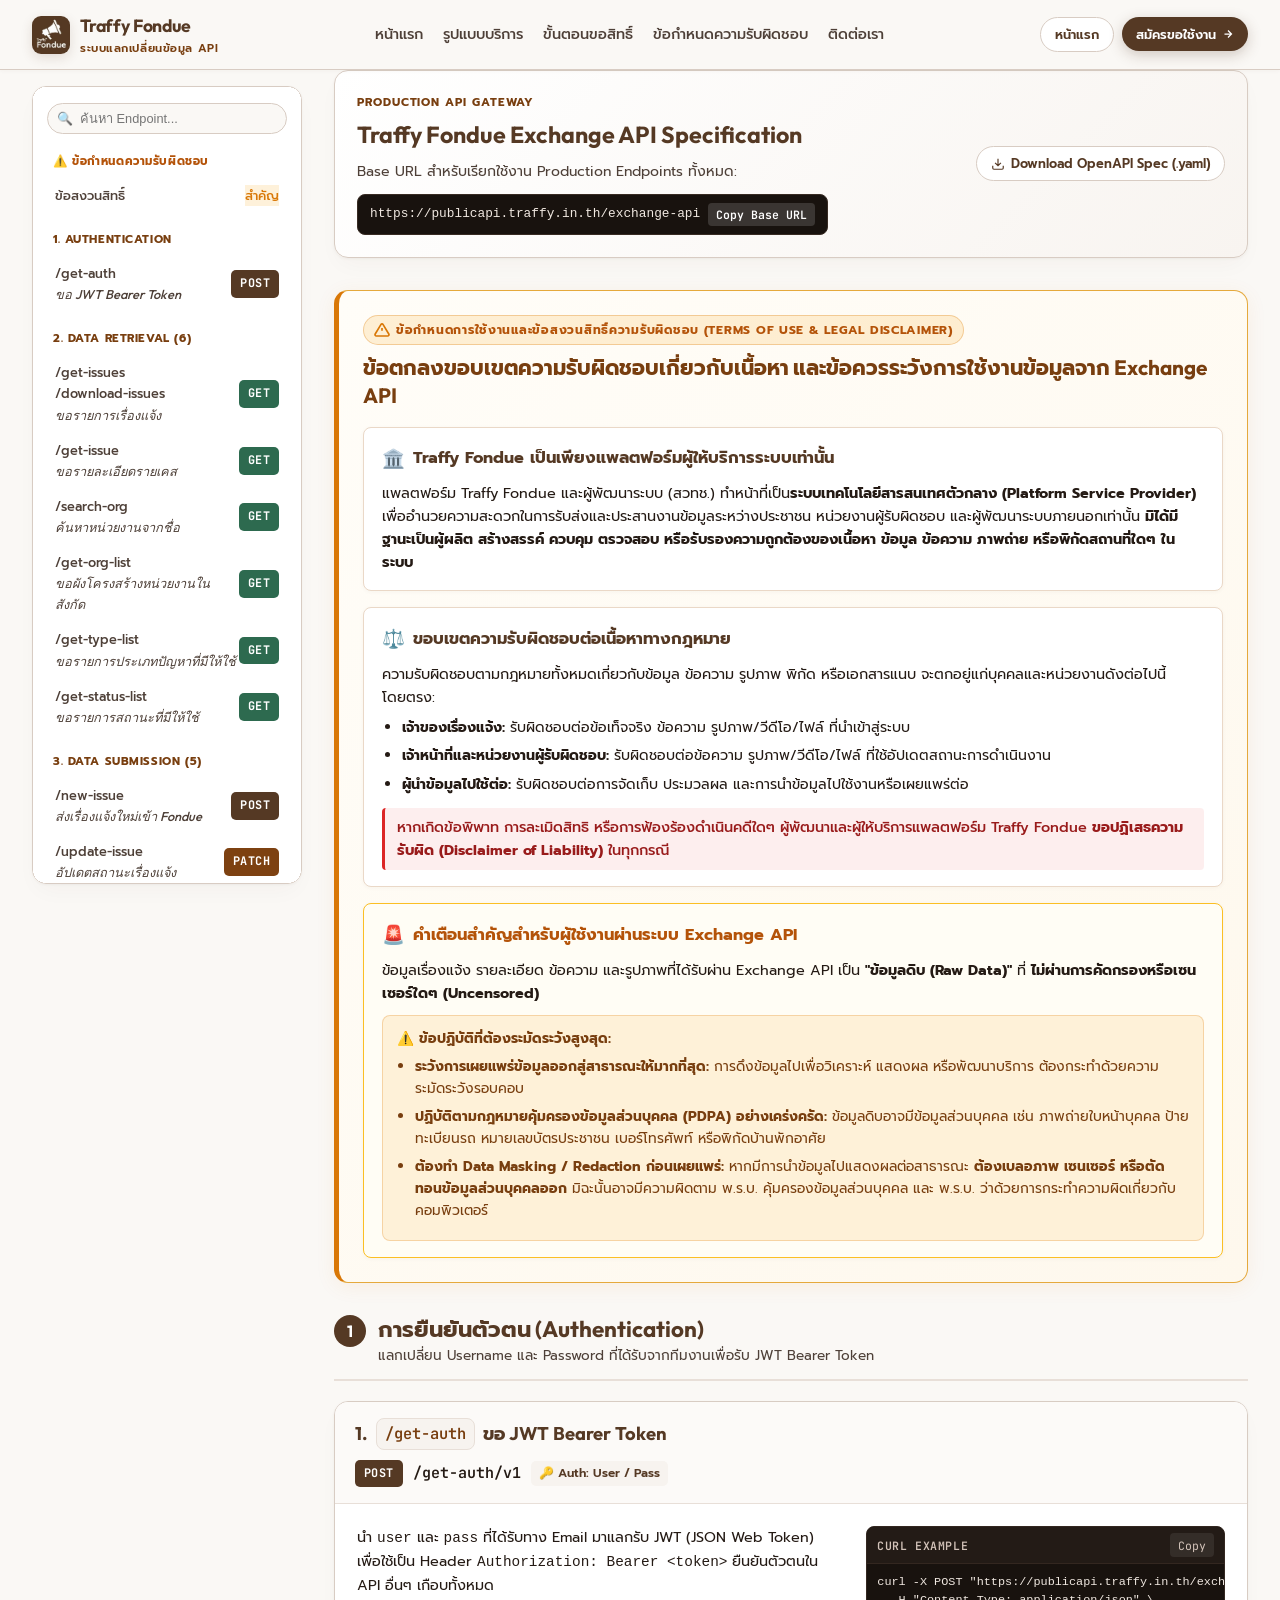
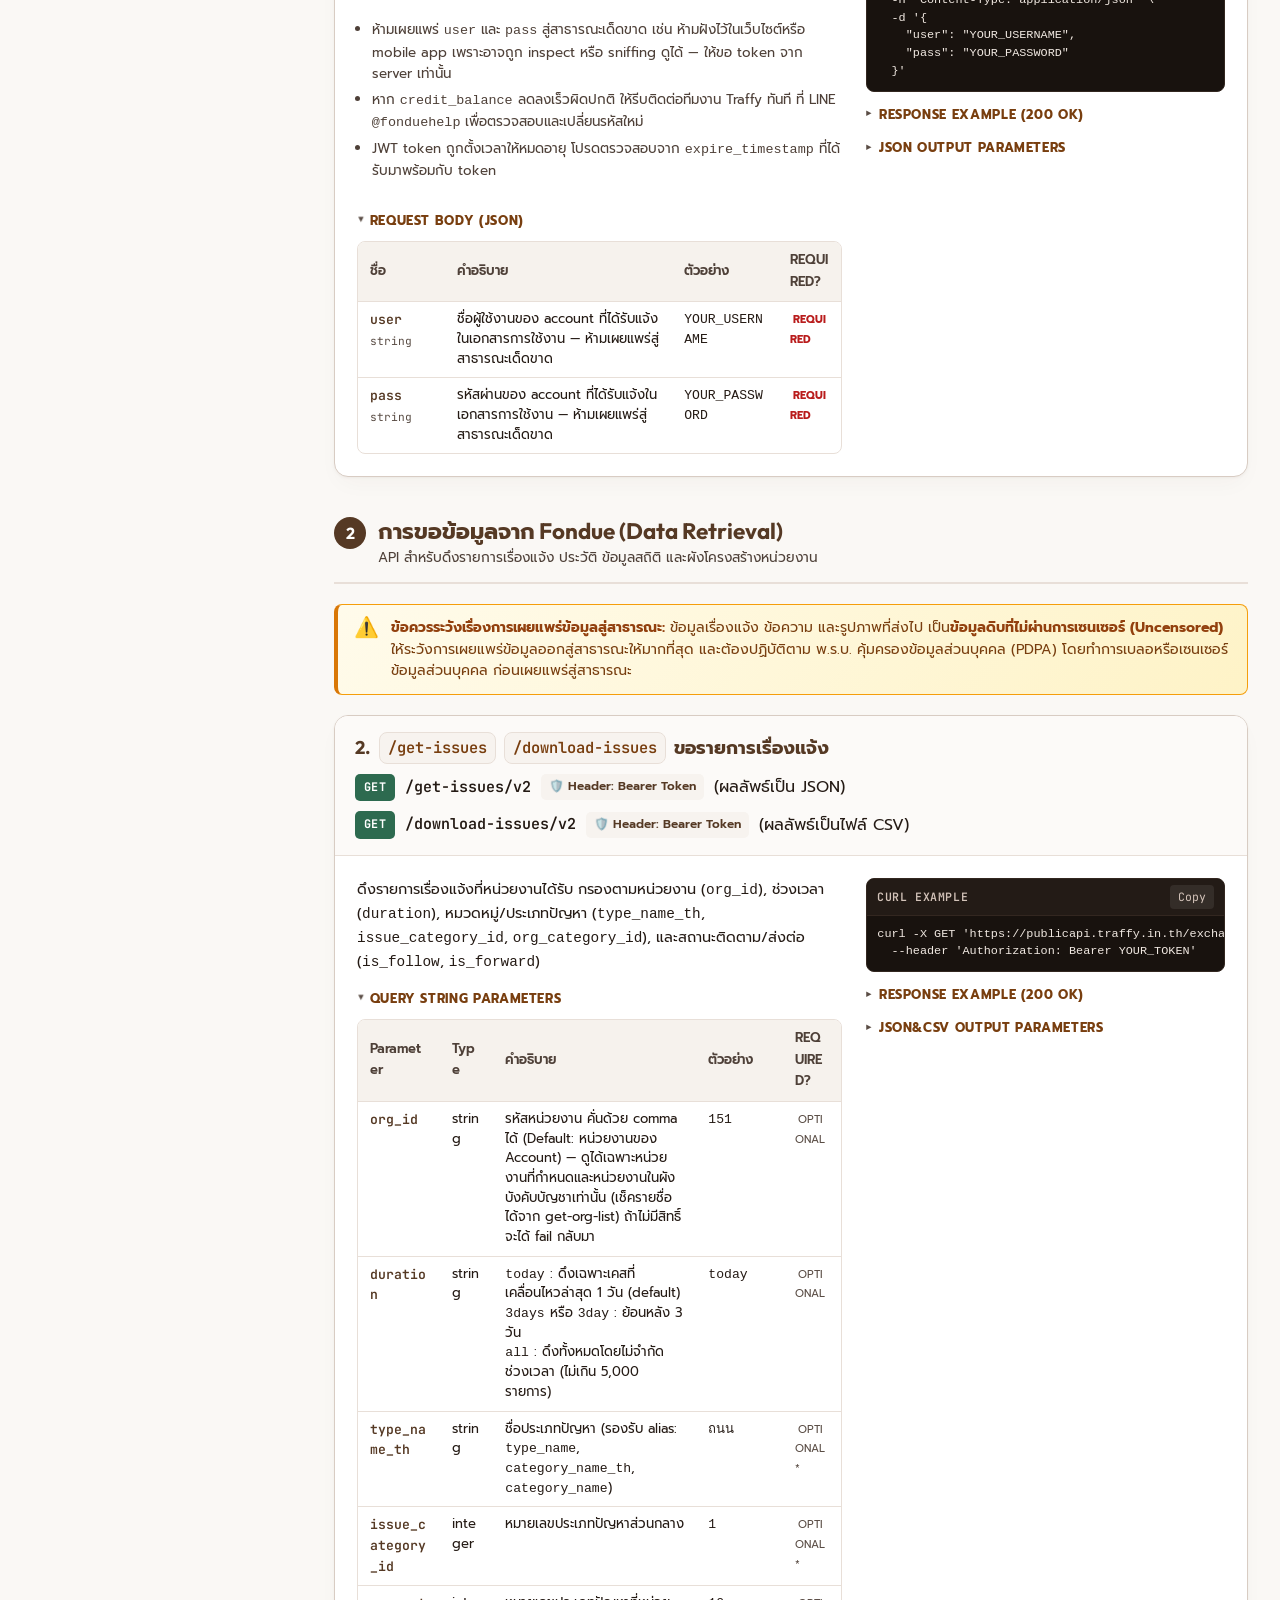
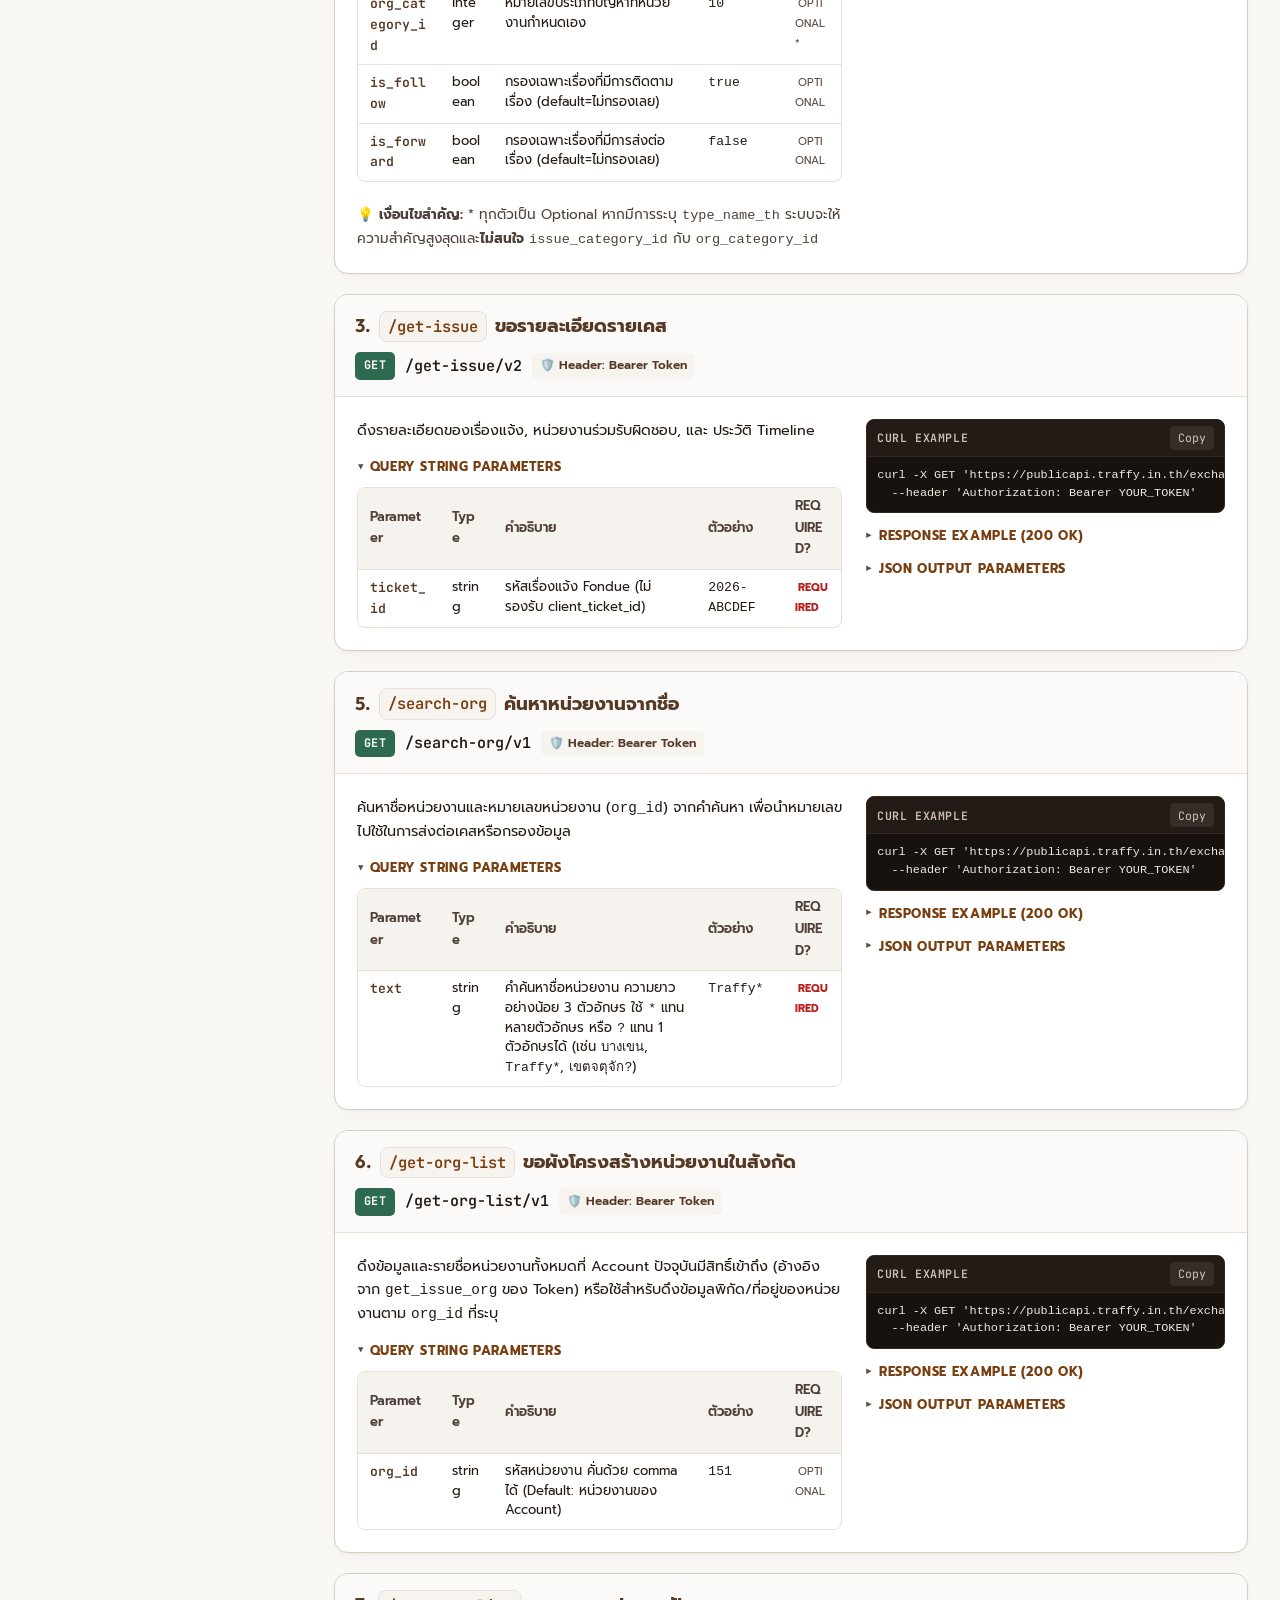
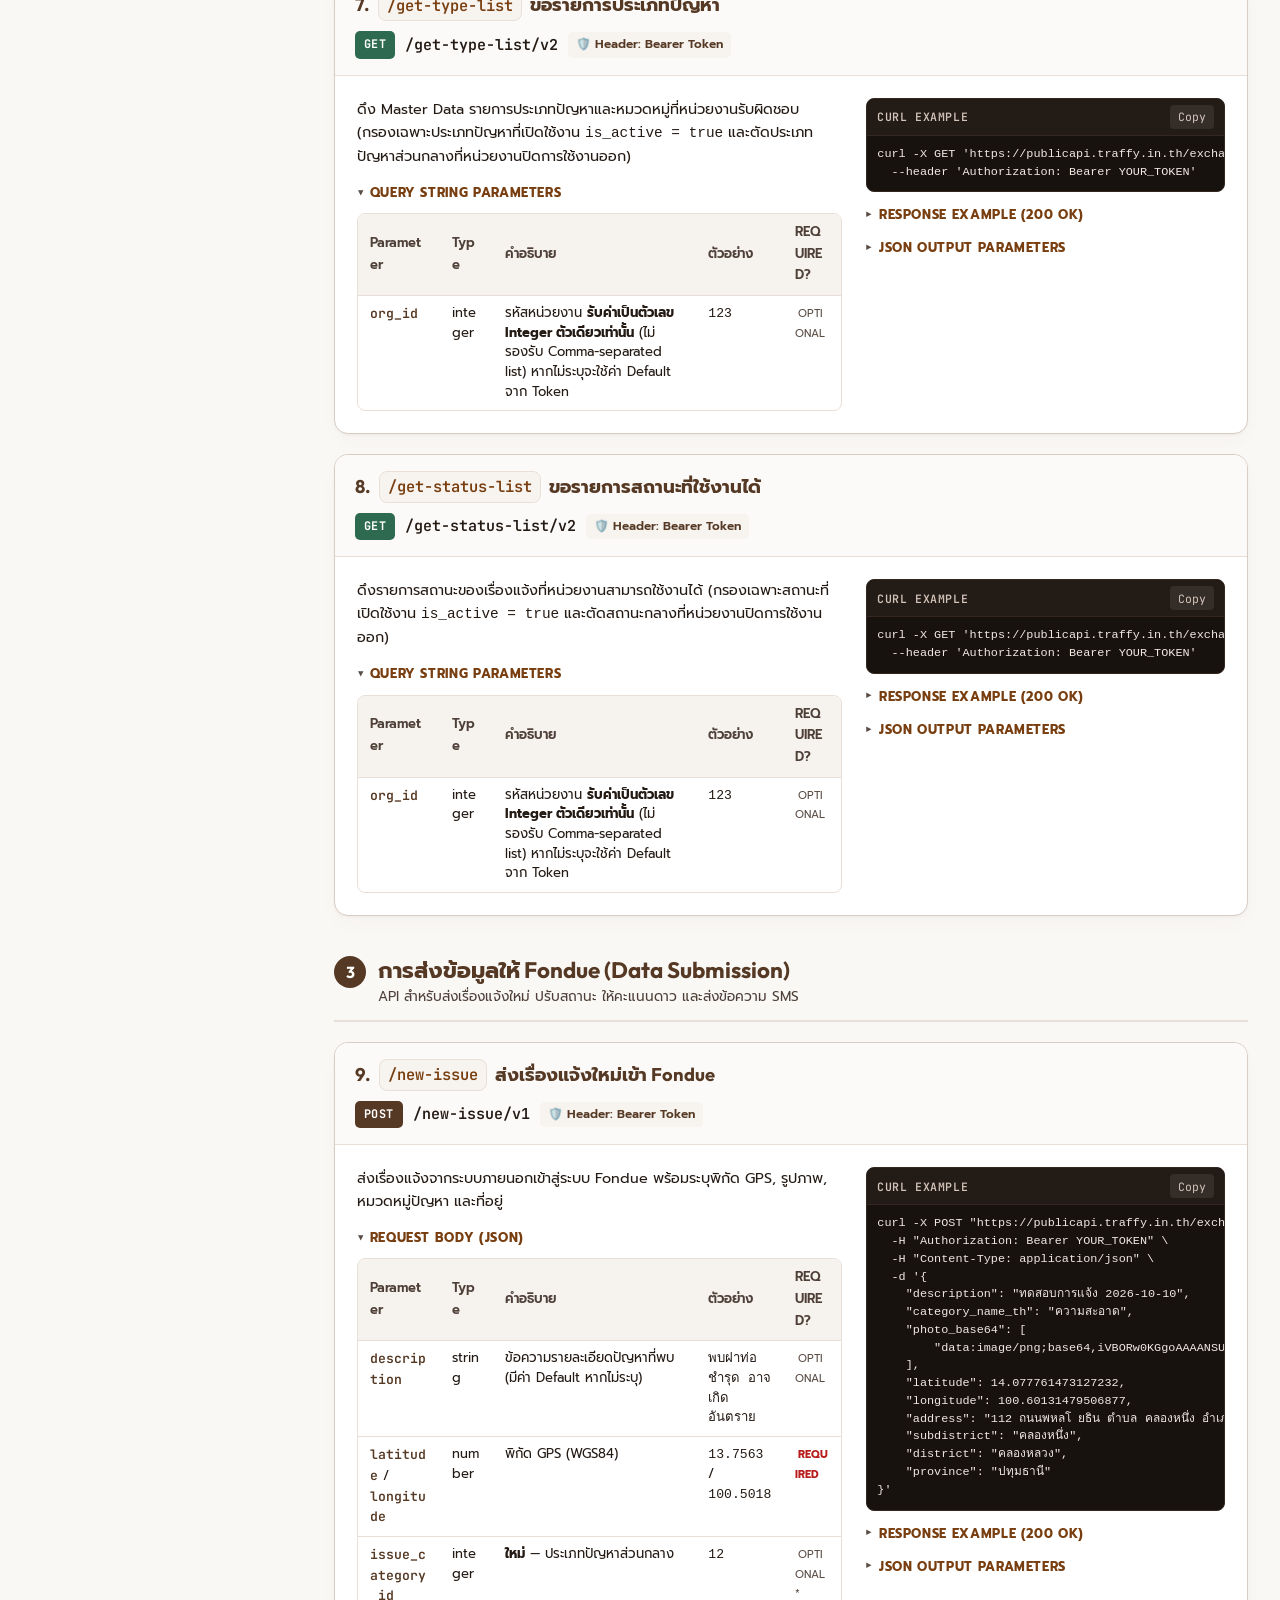
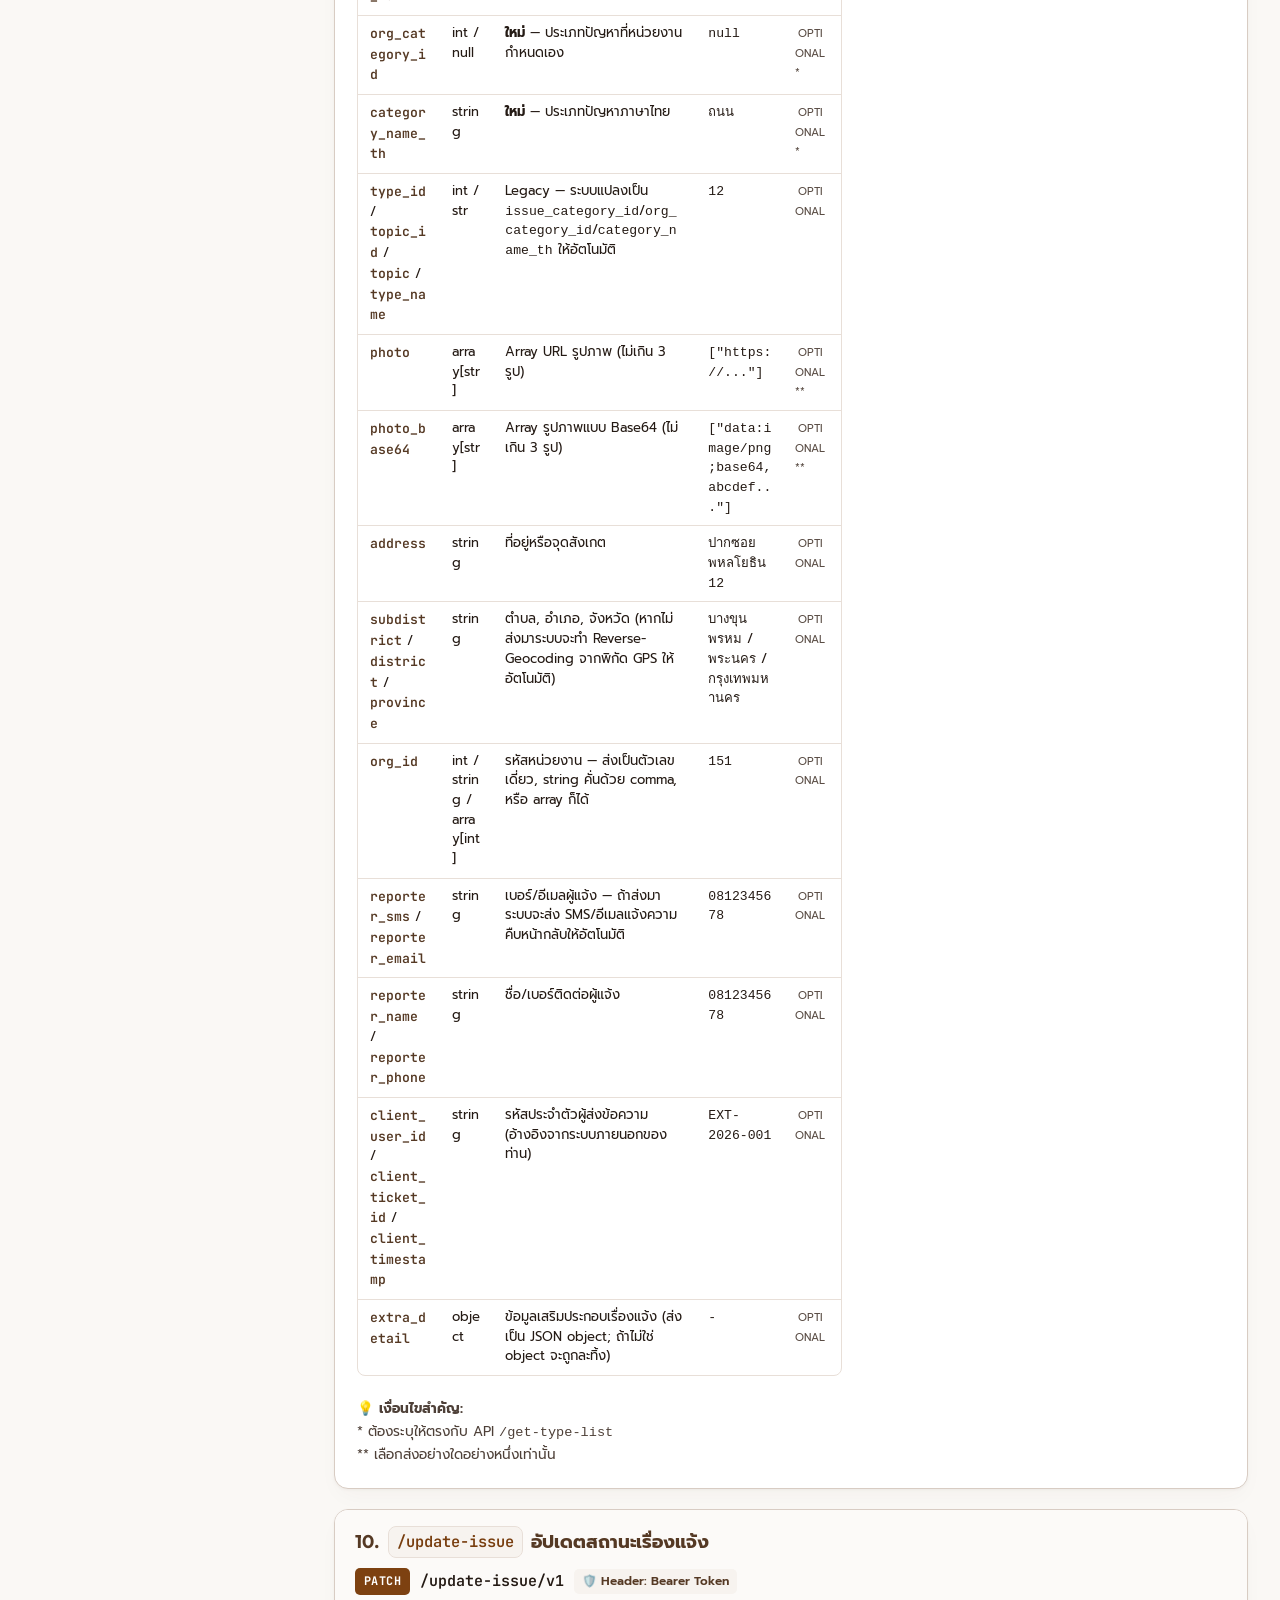
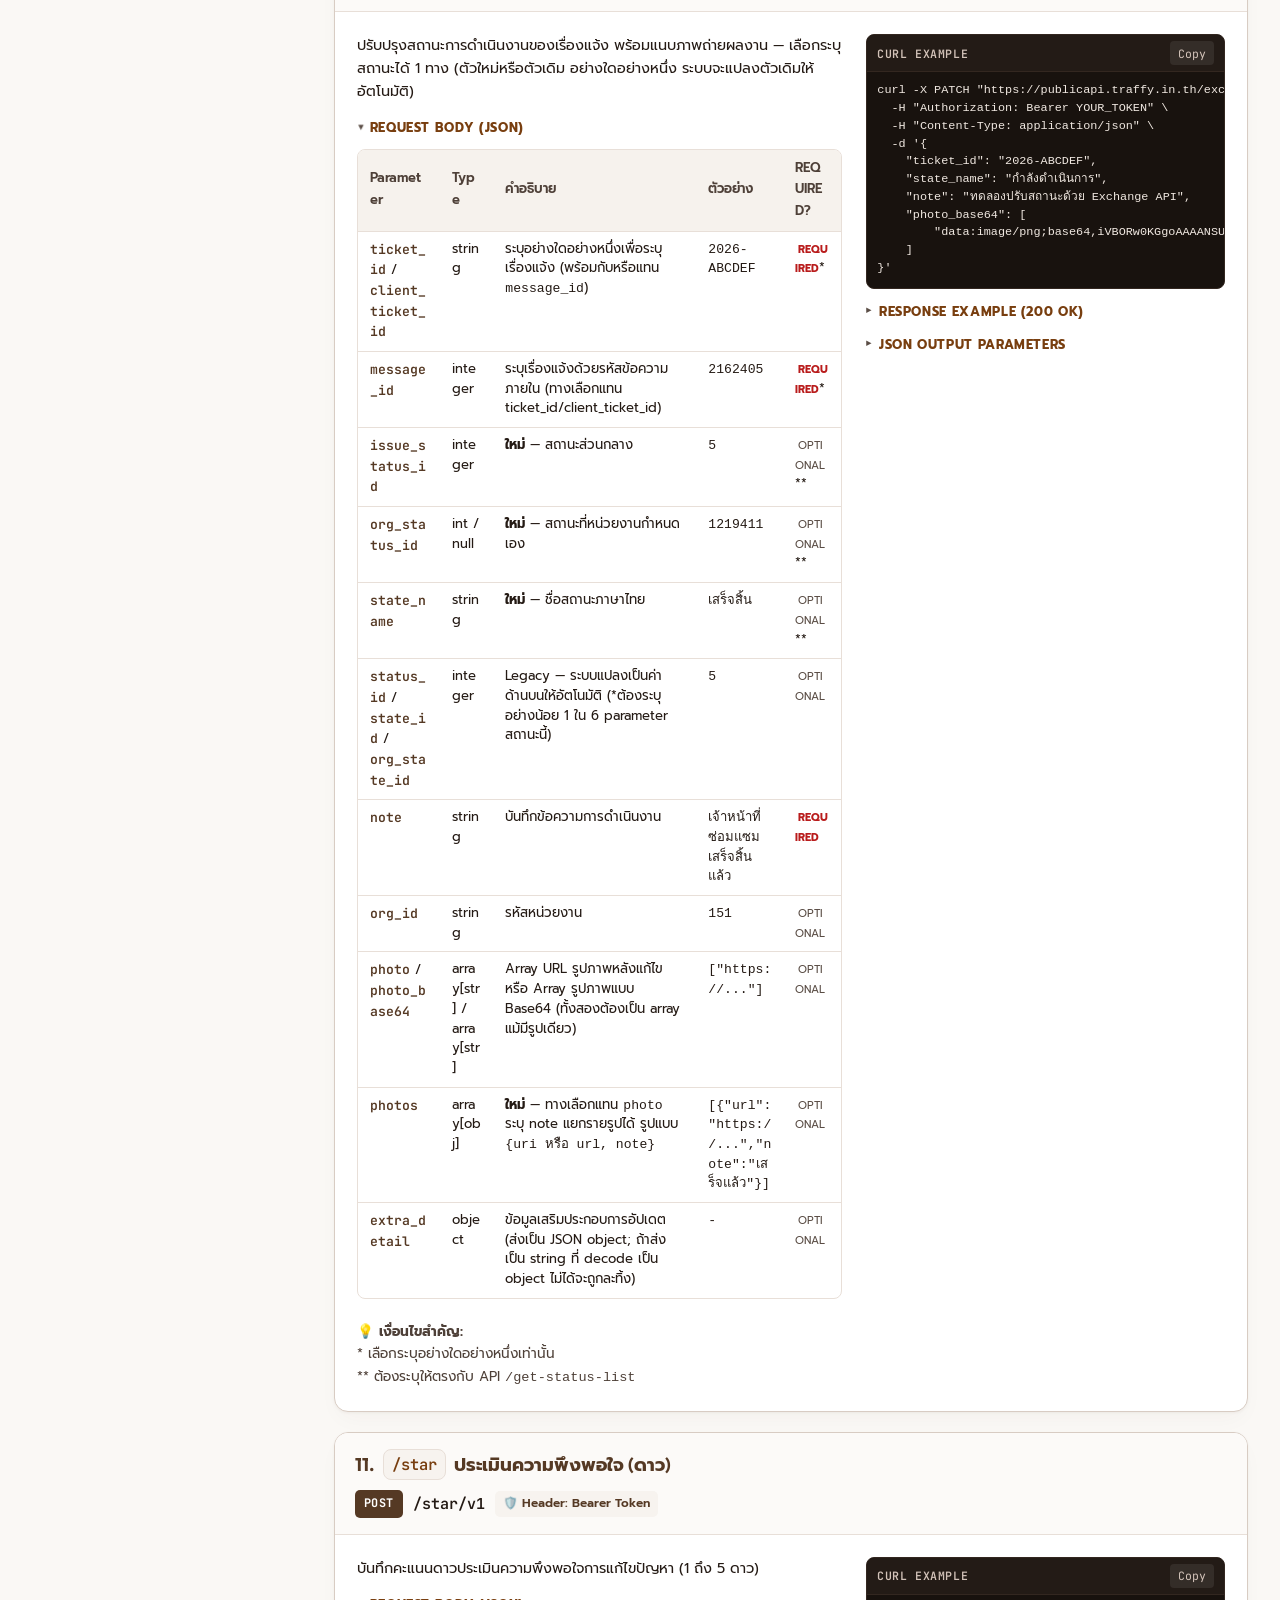
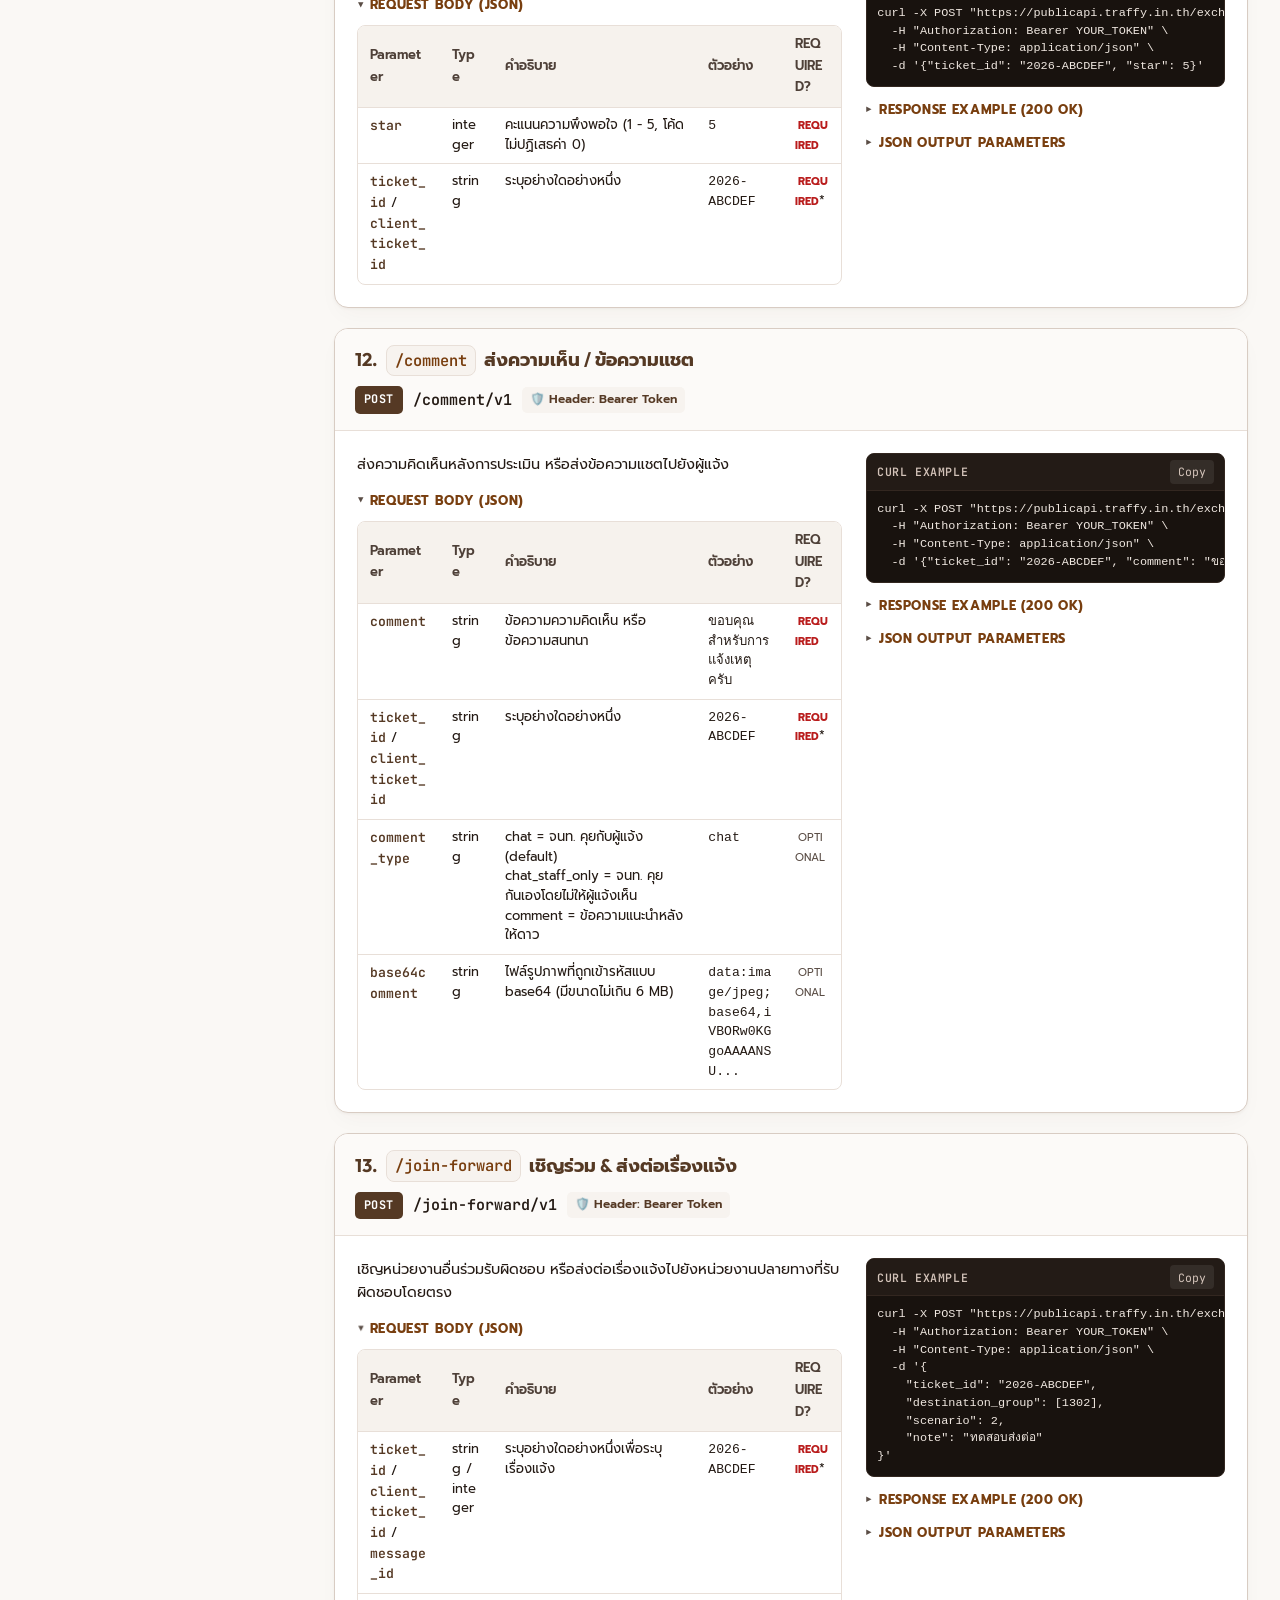
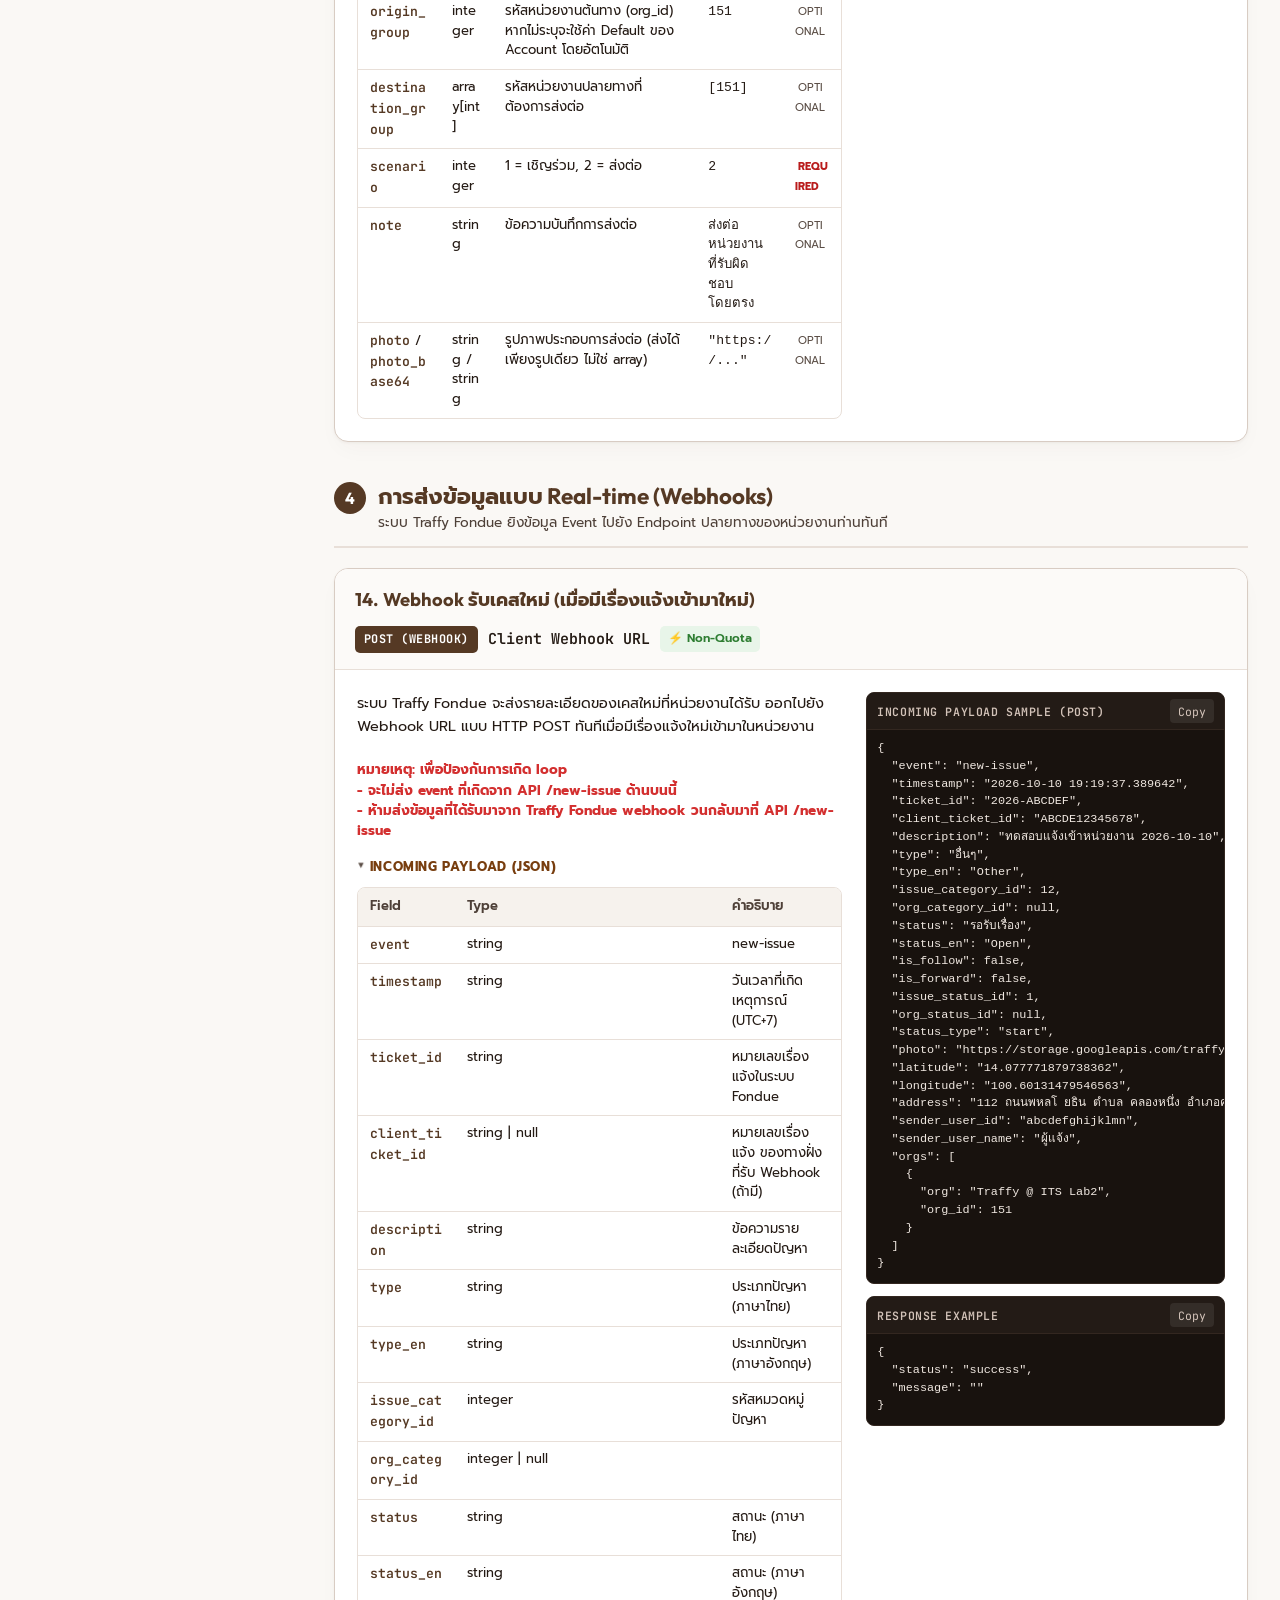
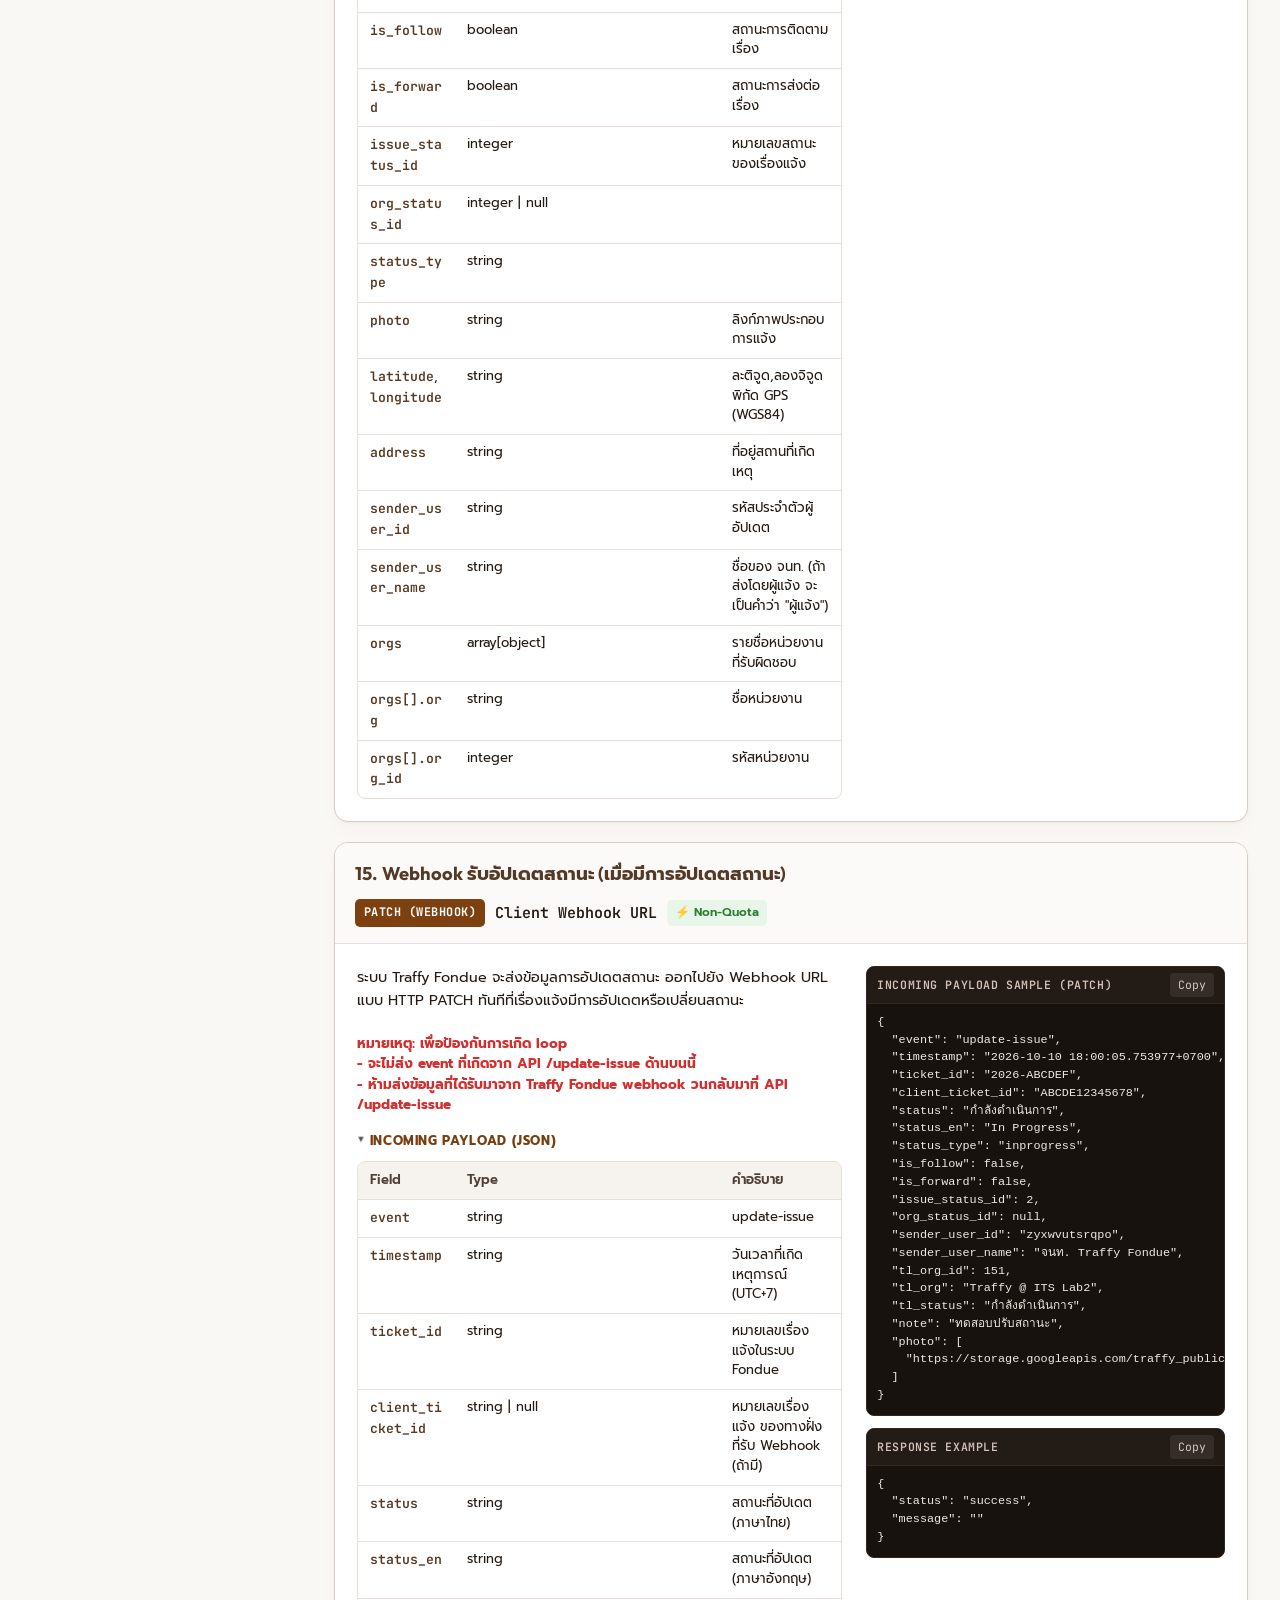
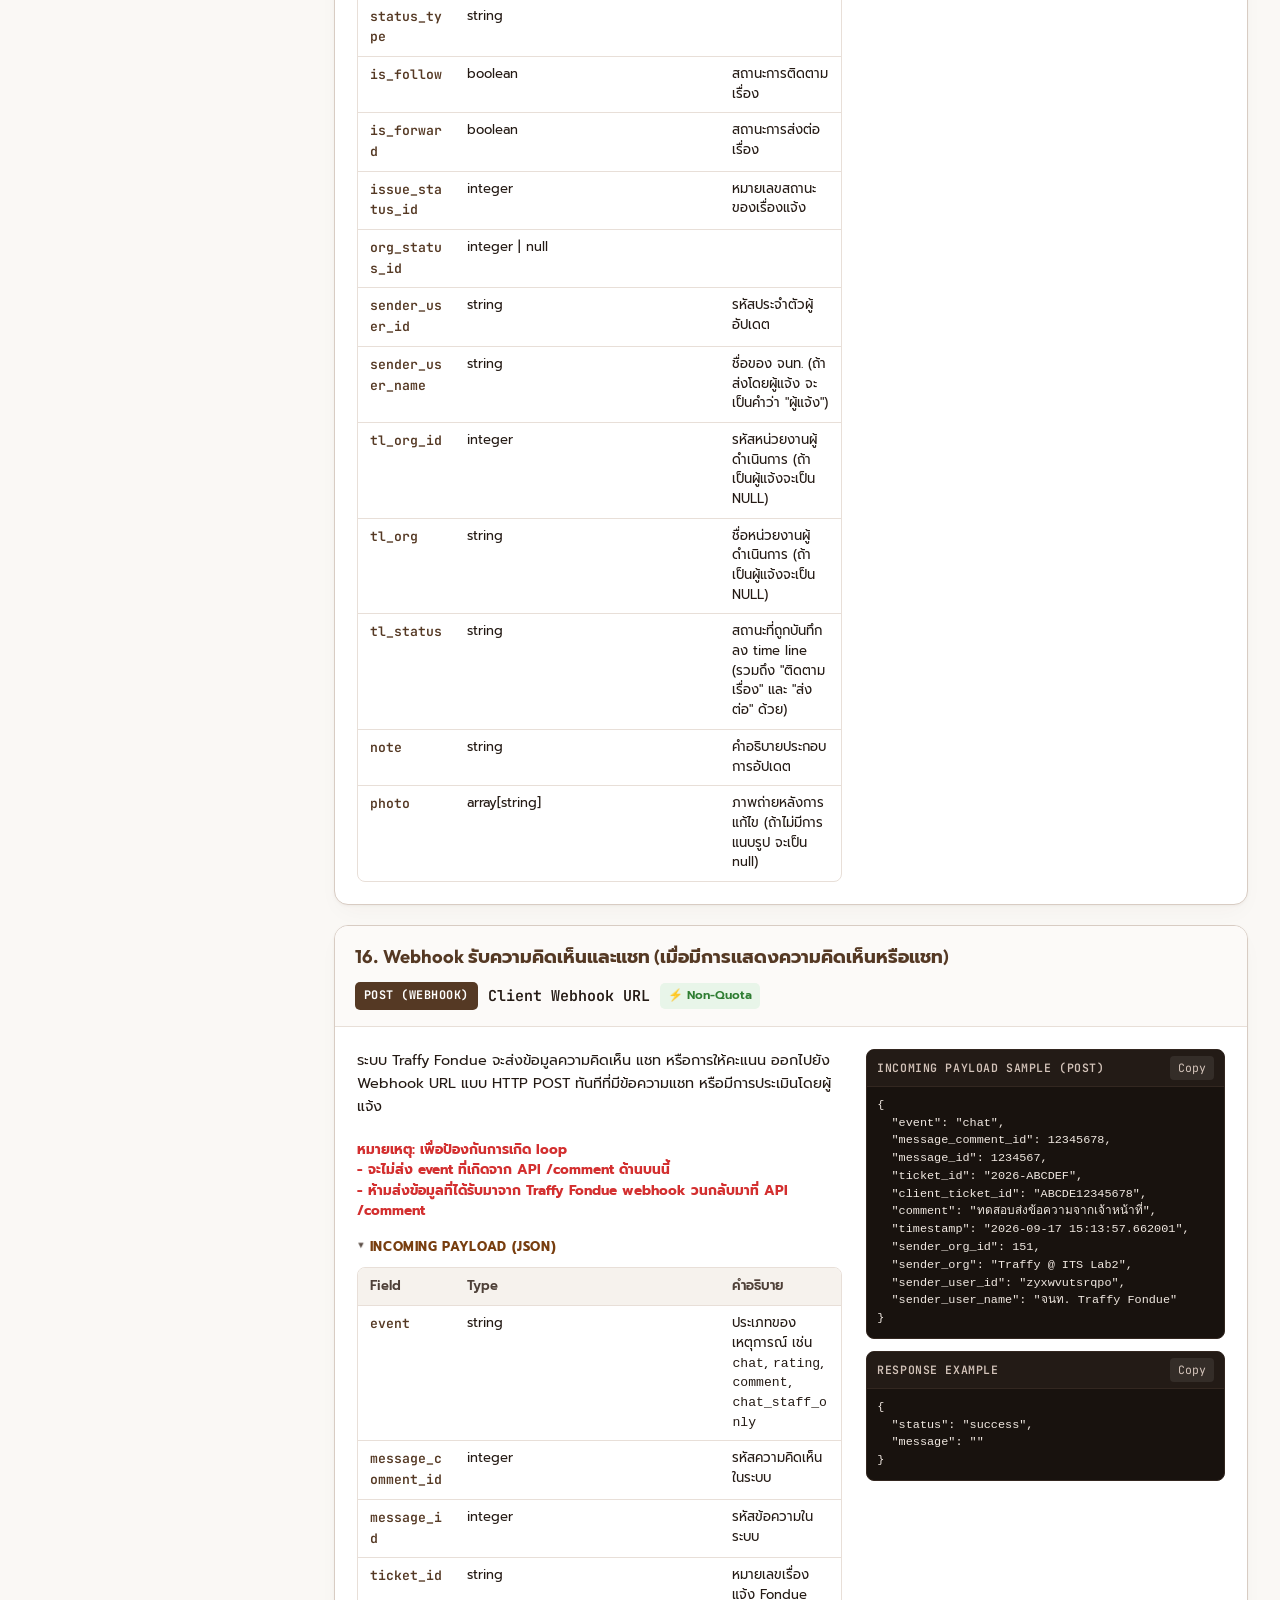
==== commit db7c739c: "docs: clarify webhook loop prevention conditions and sync docs - Update webhook loop prevention noti" ====
--- a/docs.html
+++ b/docs.html
@@ -3097,8 +3097,9 @@
                     POST ทันทีเมื่อมีเรื่องแจ้งใหม่เข้ามาในหน่วยงาน</p>
                   <p
                     style="color: #d32f2f; font-weight: bold; margin-top: 0.5rem; font-size: 0.85rem; line-height: 1.5;">
-                    หมายเหตุ: ห้ามส่งข้อมูลที่ได้รับมาจาก Traffy Fondue webhook วนกลับมาที่ API new-issue
-                    เพื่อป้องกันการเกิด loop</p>
+                    หมายเหตุ: เพื่อป้องกันการเกิด loop<br />- จะไม่ส่ง event ที่เกิดจาก API /new-issue ด้านบนนี้<br />-
+                    ห้ามส่งข้อมูลที่ได้รับมาจาก Traffy Fondue webhook วนกลับมาที่ API /new-issue
+                  </p>
                   <details class="param-section" open>
                     <summary class="param-title">Incoming Payload (JSON)</summary>
                     <div class="table-wrap">
@@ -3306,8 +3307,9 @@
                     HTTP PATCH ทันทีที่เรื่องแจ้งมีการอัปเดตหรือเปลี่ยนสถานะ</p>
                   <p
                     style="color: #d32f2f; font-weight: bold; margin-top: 0.5rem; font-size: 0.85rem; line-height: 1.5;">
-                    หมายเหตุ: ห้ามส่งข้อมูลที่ได้รับมาจาก Traffy Fondue webhook วนกลับมาที่ API update-issue
-                    เพื่อป้องกันการเกิด loop</p>
+                    หมายเหตุ: เพื่อป้องกันการเกิด loop<br />- จะไม่ส่ง event ที่เกิดจาก API /update-issue
+                    ด้านบนนี้<br />- ห้ามส่งข้อมูลที่ได้รับมาจาก Traffy Fondue webhook วนกลับมาที่ API /update-issue
+                  </p>
                   <details class="param-section" open>
                     <summary class="param-title">Incoming Payload (JSON)</summary>
                     <div class="table-wrap">
@@ -3478,8 +3480,9 @@
                     ทันทีที่มีข้อความแชท หรือมีการประเมินโดยผู้แจ้ง</p>
                   <p
                     style="color: #d32f2f; font-weight: bold; margin-top: 0.5rem; font-size: 0.85rem; line-height: 1.5;">
-                    หมายเหตุ: ห้ามส่งข้อมูลที่ได้รับมาจาก Traffy Fondue webhook วนกลับมาที่ API
-                    comment เพื่อป้องกันการเกิด loop</p>
+                    หมายเหตุ: เพื่อป้องกันการเกิด loop<br />- จะไม่ส่ง event ที่เกิดจาก API /comment ด้านบนนี้<br />-
+                    ห้ามส่งข้อมูลที่ได้รับมาจาก Traffy Fondue webhook วนกลับมาที่ API
+                    /comment</p>
                   <details class="param-section" open>
                     <summary class="param-title">Incoming Payload (JSON)</summary>
                     <div class="table-wrap">
